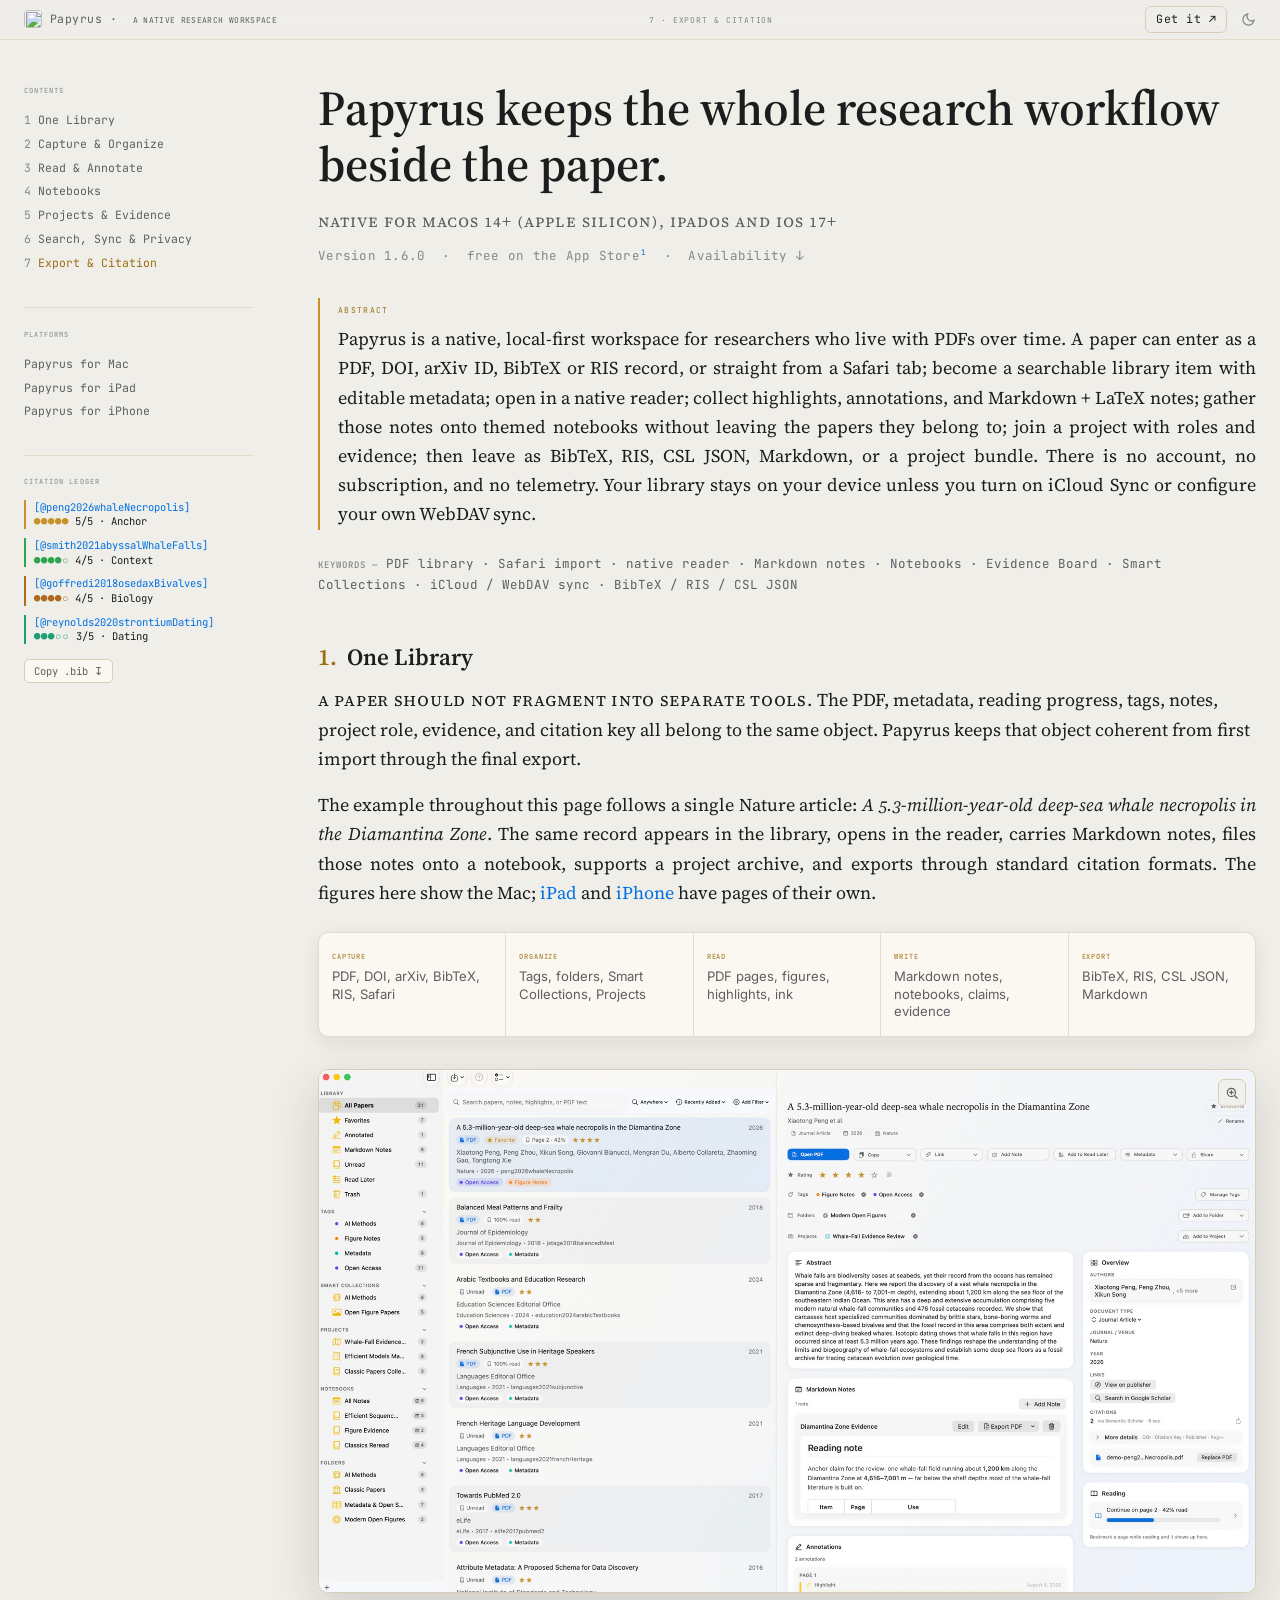
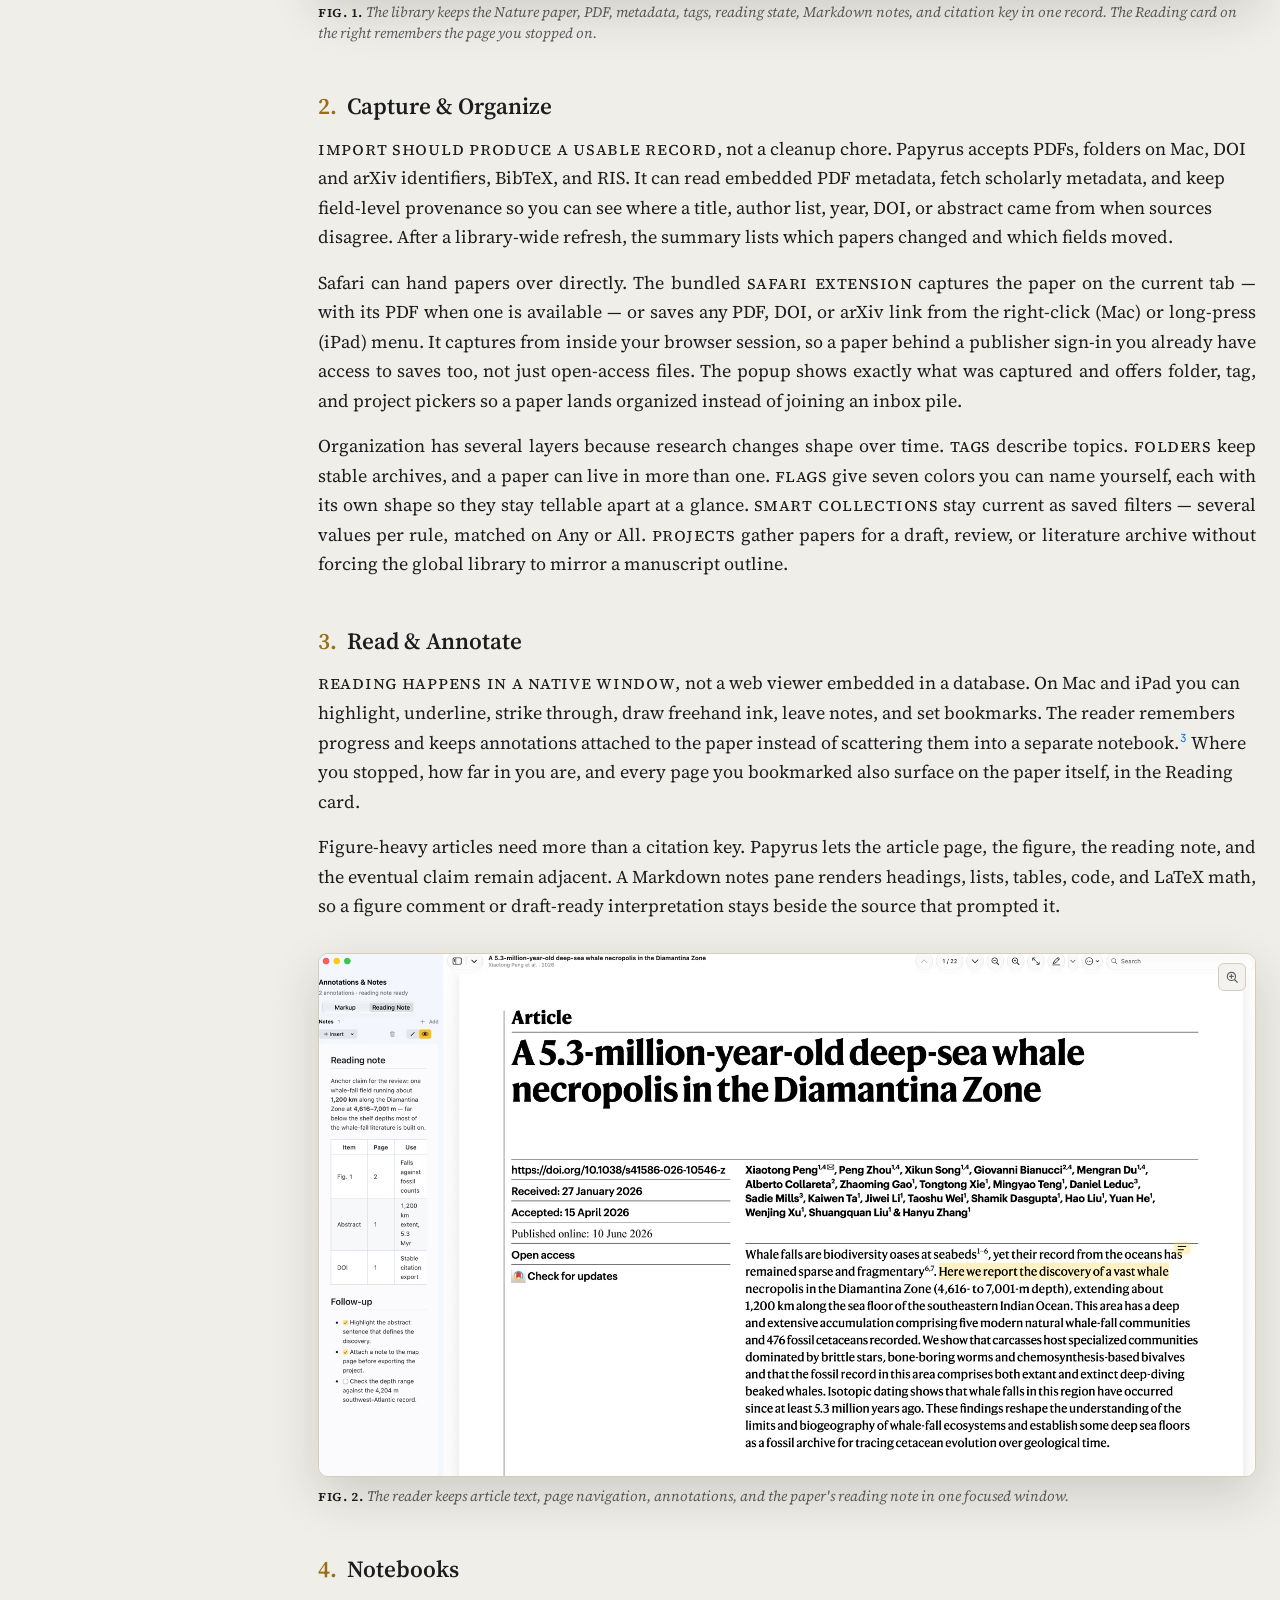
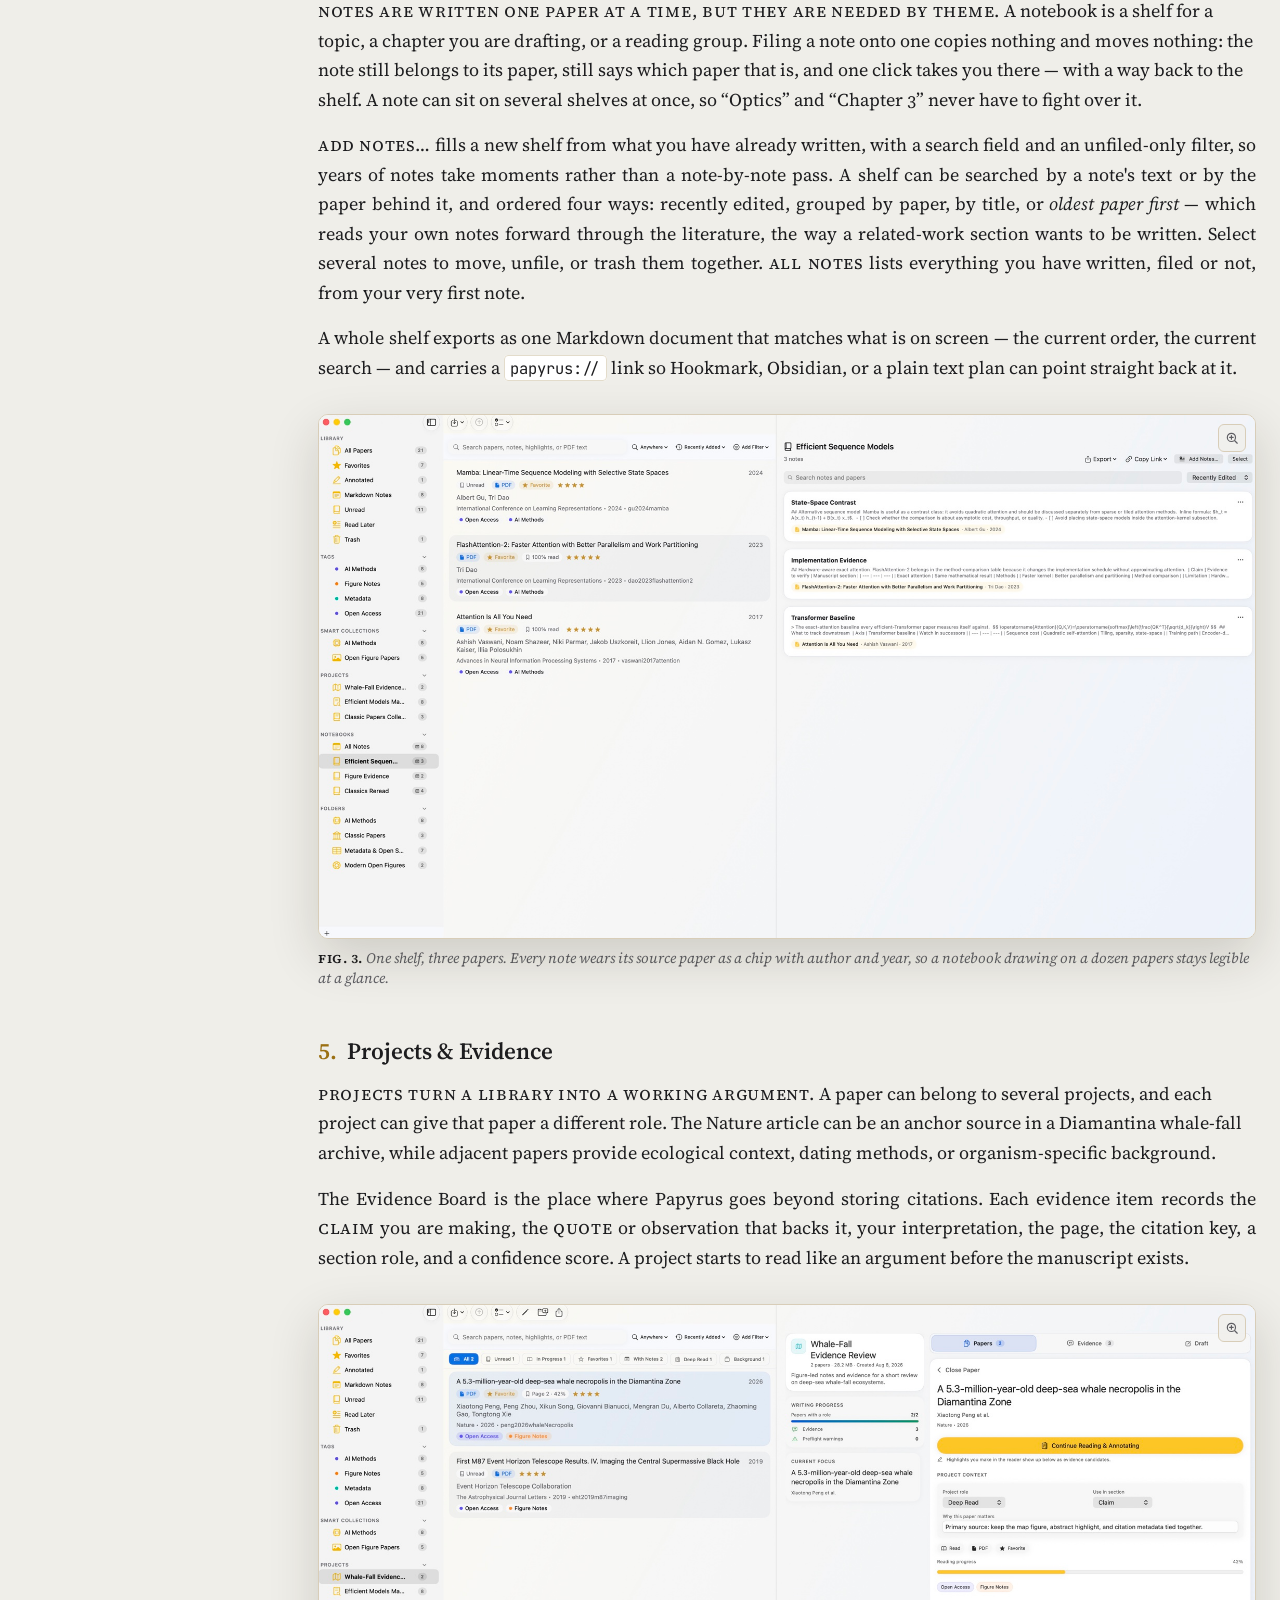
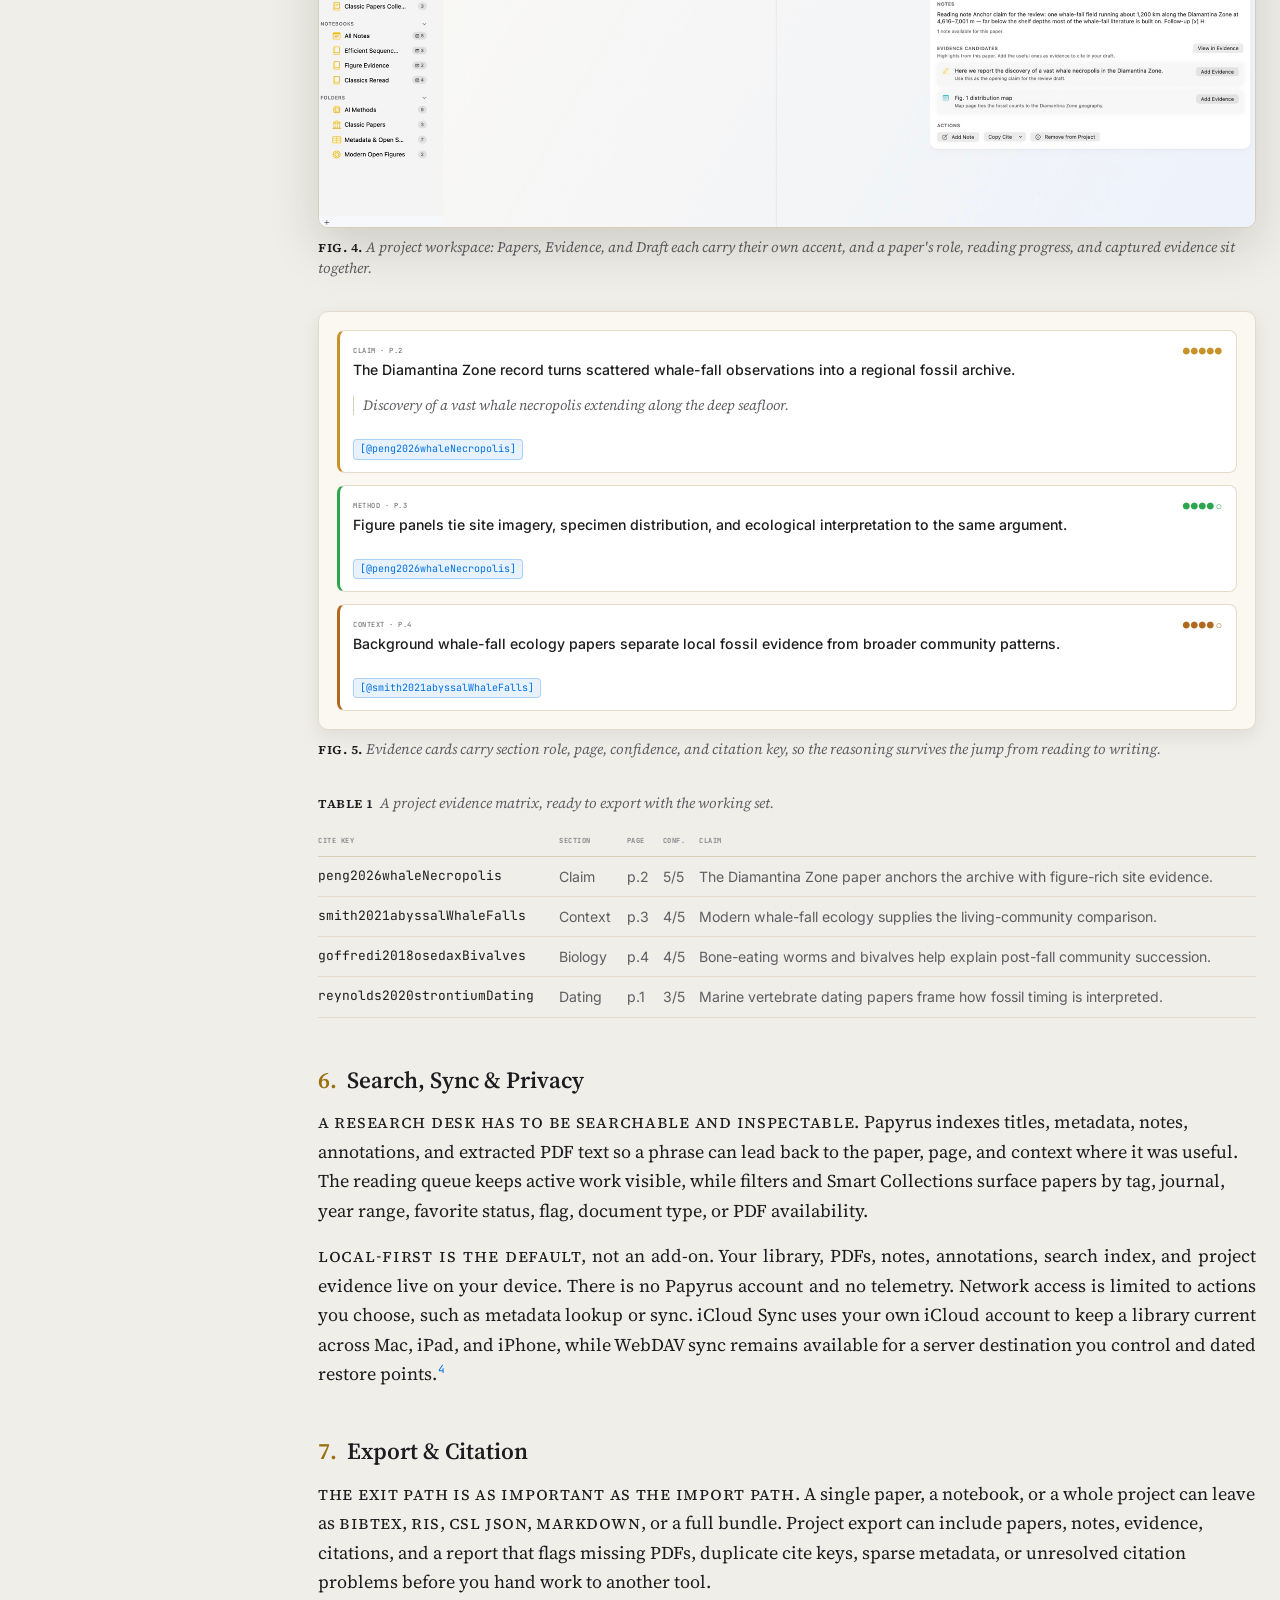
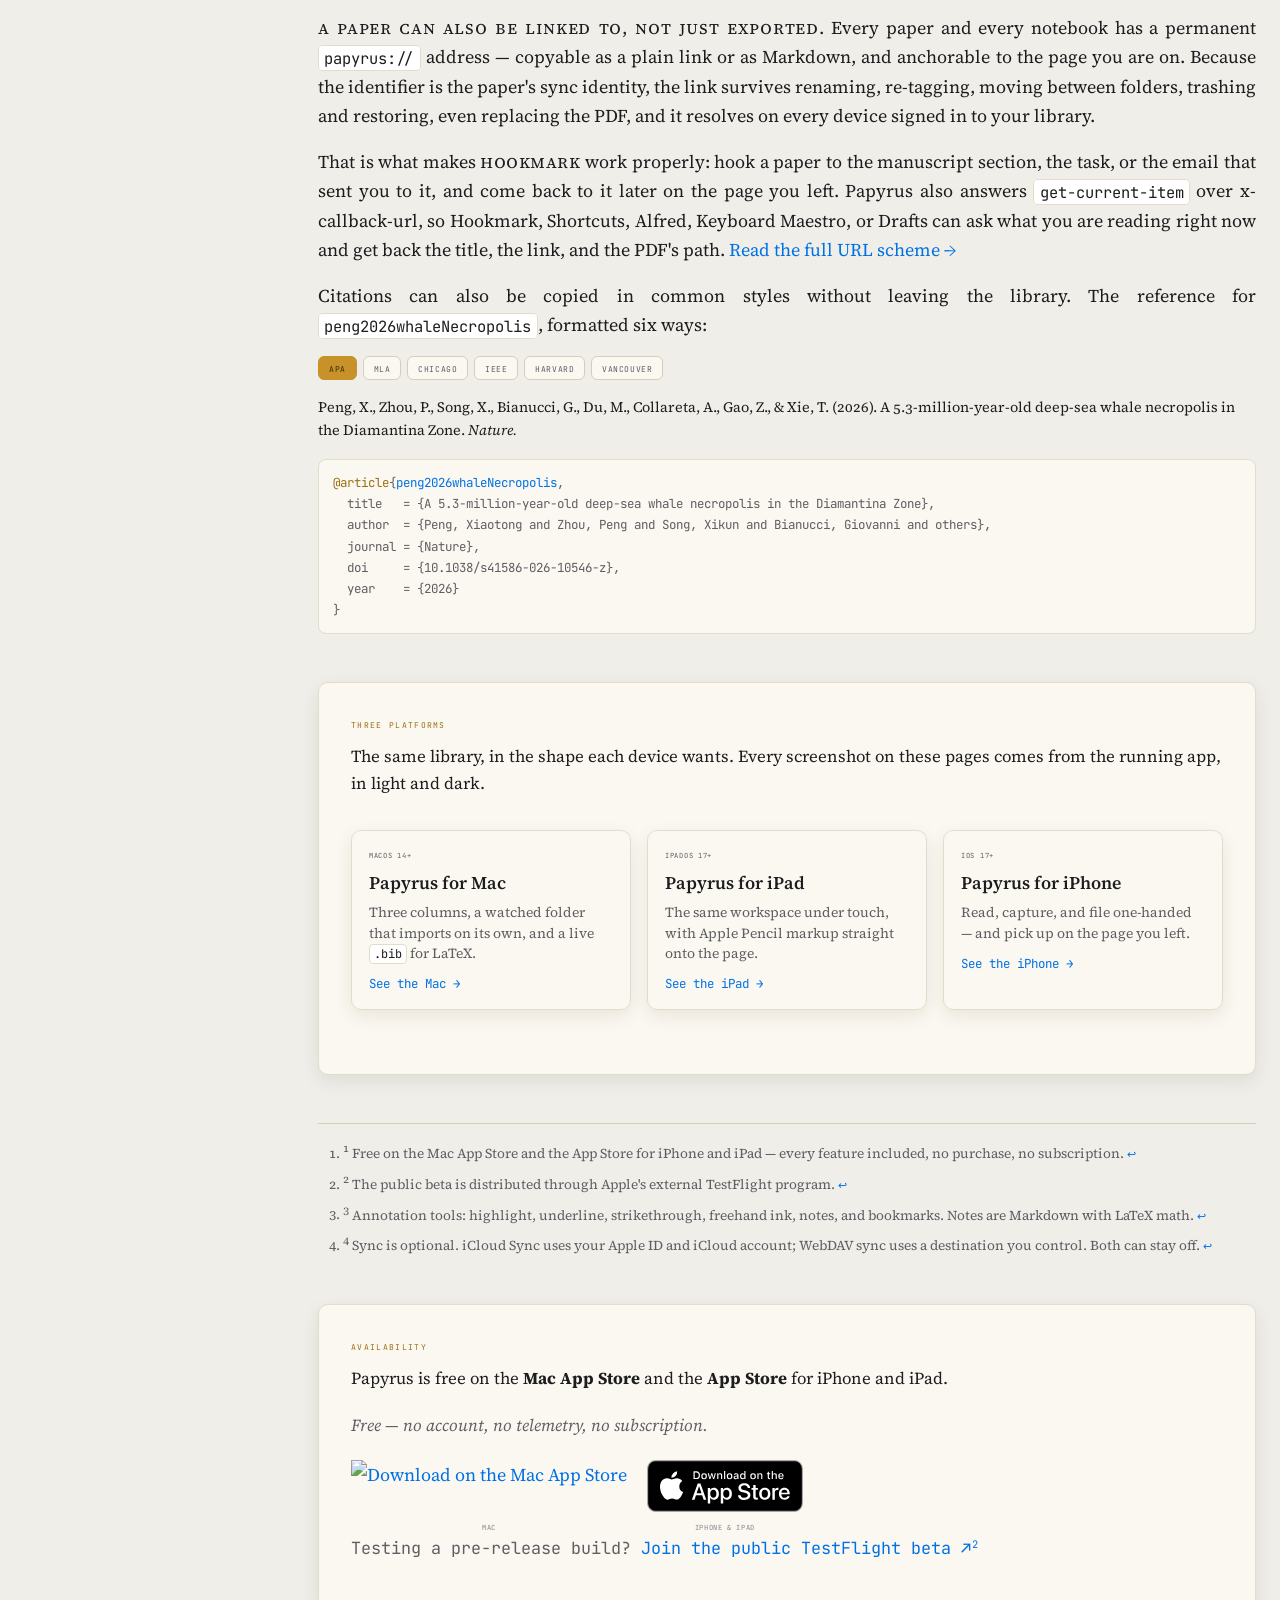
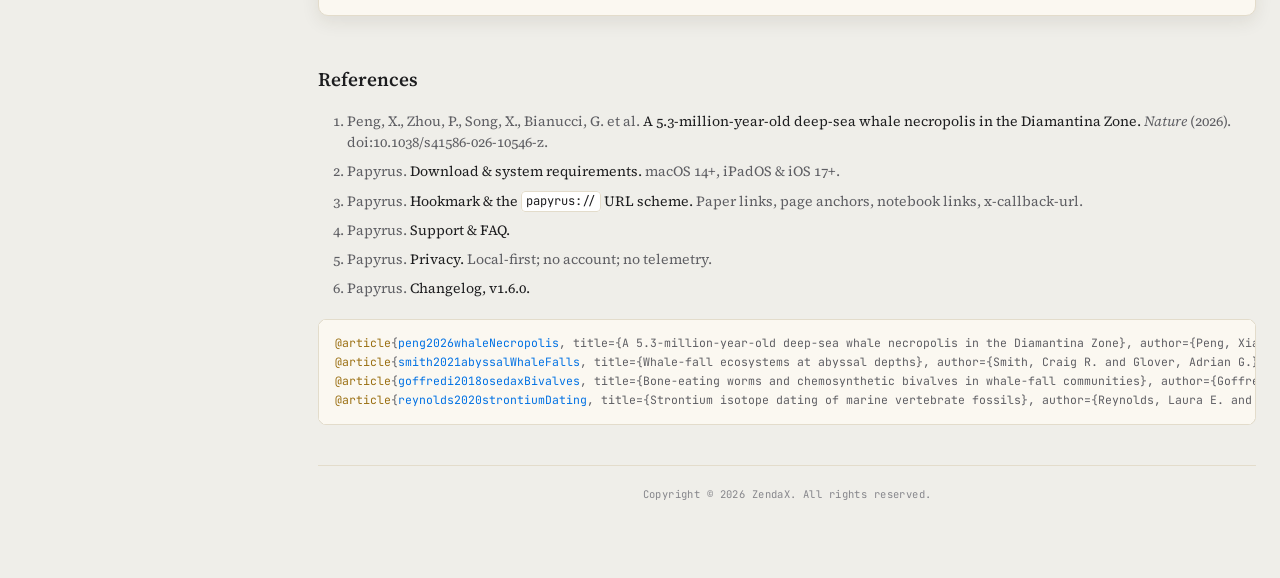
==== index.html @ 1a051698 "Site: split Mac/iPad/iPhone into their own pages, fix screenshot cropping, document Hookmark support" ====
<!doctype html>
<html lang="en">
<head>
  <meta charset="utf-8">
  <meta name="viewport" content="width=device-width, initial-scale=1">
  <title>Papyrus — a native research workspace for Mac, iPad, and iPhone</title>
  <meta name="description" content="Papyrus is a free, native, local-first research workspace for Mac, iPad, and iPhone: import papers from Safari or a link, read and annotate PDFs, write Markdown + LaTeX notes, gather notes into notebooks, build project evidence, sync via iCloud or WebDAV, and export BibTeX, RIS, or CSL JSON. No account, no telemetry.">
  <meta name="theme-color" content="#efeee9">
  <meta property="og:title" content="Papyrus — a research workspace for Mac, iPad, and iPhone">
  <meta property="og:description" content="A local-first workspace for PDFs, notes, notebooks, projects, citations, sync, and export on Mac, iPad, and iPhone.">
  <meta property="og:type" content="website">
  <link rel="icon" href="assets/icon.svg" type="image/svg+xml">
  <link rel="preconnect" href="https://fonts.gstatic.com" crossorigin>
  <link rel="stylesheet" href="assets/styles.css">
</head>
<body>
<script>(function(){var t=localStorage.getItem('pp-theme');if(t)document.documentElement.setAttribute('data-theme',t);document.documentElement.classList.add('js');})();</script>

<!-- ===== Running-head rail (replaces the nav bar) ===== -->
<header class="runhead">
  <span class="runhead__left"><img src="assets/icon.svg" alt=""><span class="hide-xs">Papyrus&nbsp;·&nbsp;</span><span class="sc">A native research workspace</span></span>
  <span class="runhead__sec" id="runSec">Abstract</span>
  <span class="runhead__right">
    <a class="runhead__get" href="#availability">Get it ↗</a>
    <button class="runhead__theme" id="themeToggle" aria-label="Toggle light or dark">
      <svg class="icon-moon" viewBox="0 0 24 24" fill="none" stroke="currentColor" stroke-width="2" stroke-linecap="round" stroke-linejoin="round"><path d="M21 12.79A9 9 0 1 1 11.21 3 7 7 0 0 0 21 12.79z"/></svg>
      <svg class="icon-sun" viewBox="0 0 24 24" fill="none" stroke="currentColor" stroke-width="2" stroke-linecap="round" stroke-linejoin="round"><circle cx="12" cy="12" r="4"/><path d="M12 2v2M12 20v2M4.93 4.93l1.41 1.41M17.66 17.66l1.41 1.41M2 12h2M20 12h2M4.93 19.07l1.41-1.41M17.66 6.34l1.41-1.41"/></svg>
    </button>
  </span>
</header>

<main class="paper">

  <!-- ===== Margin apparatus ===== -->
  <aside class="paper__margin" aria-label="Contents and references">
    <nav class="toc" aria-label="Sections">
      <div class="toc__head">Contents</div>
      <a href="#s-intro"><span class="n">1</span>One Library</a>
      <a href="#s-library"><span class="n">2</span>Capture &amp; Organize</a>
      <a href="#s-reading"><span class="n">3</span>Read &amp; Annotate</a>
      <a href="#s-notebooks"><span class="n">4</span>Notebooks</a>
      <a href="#s-evidence"><span class="n">5</span>Projects &amp; Evidence</a>
      <a href="#s-method"><span class="n">6</span>Search, Sync &amp; Privacy</a>
      <a href="#s-export"><span class="n">7</span>Export &amp; Citation</a>
    </nav>
    <nav class="doc-toc doc-toc--secondary" aria-label="Platform pages">
      <div class="toc__head">Platforms</div>
      <a href="mac.html">Papyrus for Mac</a>
      <a href="ipad.html">Papyrus for iPad</a>
      <a href="iphone.html">Papyrus for iPhone</a>
    </nav>
    <div class="ledger-margin" id="ledger" aria-label="Citations used in this document">
      <div class="ledger-margin__head">Citation ledger</div>
      <div class="ledger-margin__item" data-key="peng2026whaleNecropolis" style="--pp-sec:var(--pp-claim)"><span class="k">[@peng2026whaleNecropolis]</span><span class="pips">●●●●●</span> 5/5 · Anchor</div>
      <div class="ledger-margin__item" data-key="smith2021abyssalWhaleFalls" style="--pp-sec:var(--pp-method)"><span class="k">[@smith2021abyssalWhaleFalls]</span><span class="pips">●●●●○</span> 4/5 · Context</div>
      <div class="ledger-margin__item" data-key="goffredi2018osedaxBivalves" style="--pp-sec:var(--pp-limitation)"><span class="k">[@goffredi2018osedaxBivalves]</span><span class="pips">●●●●○</span> 4/5 · Biology</div>
      <div class="ledger-margin__item" data-key="reynolds2020strontiumDating" style="--pp-sec:var(--pp-future)"><span class="k">[@reynolds2020strontiumDating]</span><span class="pips">●●●○○</span> 3/5 · Dating</div>
      <button class="ledger-margin__copy" id="copyBib" type="button">Copy .bib ↧</button>
    </div>
  </aside>

  <!-- ===== Body ===== -->
  <article class="paper__body">

    <div class="titleblock">
      <h1 class="paper-title">Papyrus keeps the whole research workflow beside the paper.</h1>
      <div class="byline">Native for macOS 14+ (Apple Silicon), iPadOS and iOS 17+</div>
      <div class="dateline">Version 1.6.0 &nbsp;·&nbsp; free on the App Store<sup class="fnref"><a href="#fn1" id="fnref1">1</a></sup> &nbsp;·&nbsp; <a href="#availability">Availability ↓</a></div>
    </div>

    <section class="abstract">
      <div class="abstract__label">Abstract</div>
      <p>Papyrus is a native, local-first workspace for researchers who live with PDFs over time. A paper can enter as a PDF, DOI, arXiv ID, BibTeX or RIS record, or straight from a Safari tab; become a searchable library item with editable metadata; open in a native reader; collect highlights, annotations, and Markdown + LaTeX notes; gather those notes onto themed notebooks without leaving the papers they belong to; join a project with roles and evidence; then leave as BibTeX, RIS, CSL&nbsp;JSON, Markdown, or a project bundle. There is no account, no subscription, and no telemetry. Your library stays on your device unless you turn on iCloud Sync or configure your own WebDAV sync.</p>
    </section>

    <div class="keywords"><b>Keywords —</b> PDF library · Safari import · native reader · Markdown notes · Notebooks · Evidence Board · Smart Collections · iCloud / WebDAV sync · BibTeX / RIS / CSL JSON</div>

    <!-- §1 -->
    <section class="sec" id="s-intro">
      <h2 class="sec__h">One Library</h2>
      <p><span class="lead-in">A paper should not fragment into separate tools.</span> The PDF, metadata, reading progress, tags, notes, project role, evidence, and citation key all belong to the same object. Papyrus keeps that object coherent from first import through the final export.</p>
      <p>The example throughout this page follows a single Nature article: <i>A 5.3-million-year-old deep-sea whale necropolis in the Diamantina Zone</i>. The same record appears in the library, opens in the reader, carries Markdown notes, files those notes onto a notebook, supports a project archive, and exports through standard citation formats. The figures here show the Mac; <a href="ipad.html">iPad</a> and <a href="iphone.html">iPhone</a> have pages of their own.</p>
      <div class="workflow-map" aria-label="Papyrus research workflow">
        <div><span class="workflow-map__k">Capture</span><span>PDF, DOI, arXiv, BibTeX, RIS, Safari</span></div>
        <div><span class="workflow-map__k">Organize</span><span>Tags, folders, Smart Collections, Projects</span></div>
        <div><span class="workflow-map__k">Read</span><span>PDF pages, figures, highlights, ink</span></div>
        <div><span class="workflow-map__k">Write</span><span>Markdown notes, notebooks, claims, evidence</span></div>
        <div><span class="workflow-map__k">Export</span><span>BibTeX, RIS, CSL JSON, Markdown</span></div>
      </div>
      <figure class="plate">
        <div class="shot">
          <img class="screenshot screenshot--light" width="1800" height="1004" src="assets/app-captures/mac/library-light.jpg?v=20260808b" alt="Papyrus on Mac showing the Nature whale necropolis paper selected in the library with its abstract, Markdown notes, overview metadata, and a Reading card.">
          <img class="screenshot screenshot--dark" width="1800" height="1004" src="assets/app-captures/mac/library-dark.jpg?v=20260808b" alt="" aria-hidden="true">
        </div>
        <figcaption><b>Fig. 1.</b> The library keeps the Nature paper, PDF, metadata, tags, reading state, Markdown notes, and citation key in one record. The Reading card on the right remembers the page you stopped on.</figcaption>
      </figure>
    </section>

    <!-- §2 -->
    <section class="sec" id="s-library">
      <h2 class="sec__h">Capture &amp; Organize</h2>
      <p><span class="lead-in">Import should produce a usable record,</span> not a cleanup chore. Papyrus accepts PDFs, folders on Mac, DOI and arXiv identifiers, BibTeX, and RIS. It can read embedded PDF metadata, fetch scholarly metadata, and keep field-level provenance so you can see where a title, author list, year, DOI, or abstract came from when sources disagree. After a library-wide refresh, the summary lists which papers changed and which fields moved.</p>
      <p>Safari can hand papers over directly. The bundled <span class="term">Safari extension</span> captures the paper on the current tab — with its PDF when one is available — or saves any PDF, DOI, or arXiv link from the right-click (Mac) or long-press (iPad) menu. It captures from inside your browser session, so a paper behind a publisher sign-in you already have access to saves too, not just open-access files. The popup shows exactly what was captured and offers folder, tag, and project pickers so a paper lands organized instead of joining an inbox pile.</p>
      <p>Organization has several layers because research changes shape over time. <span class="term">Tags</span> describe topics. <span class="term">Folders</span> keep stable archives, and a paper can live in more than one. <span class="term">Flags</span> give seven colors you can name yourself, each with its own shape so they stay tellable apart at a glance. <span class="term">Smart Collections</span> stay current as saved filters — several values per rule, matched on Any or All. <span class="term">Projects</span> gather papers for a draft, review, or literature archive without forcing the global library to mirror a manuscript outline.</p>
    </section>

    <!-- §3 -->
    <section class="sec" id="s-reading">
      <h2 class="sec__h">Read &amp; Annotate</h2>
      <p><span class="lead-in">Reading happens in a native window,</span> not a web viewer embedded in a database. On Mac and iPad you can highlight, underline, strike through, draw freehand ink, leave notes, and set bookmarks. The reader remembers progress and keeps annotations attached to the paper instead of scattering them into a separate notebook.<sup class="fnref"><a href="#fn3" id="fnref3">3</a></sup> Where you stopped, how far in you are, and every page you bookmarked also surface on the paper itself, in the Reading card.</p>
      <p>Figure-heavy articles need more than a citation key. Papyrus lets the article page, the figure, the reading note, and the eventual claim remain adjacent. A Markdown notes pane renders headings, lists, tables, code, and LaTeX math, so a figure comment or draft-ready interpretation stays beside the source that prompted it.</p>
      <figure class="plate">
        <div class="shot">
          <img class="screenshot screenshot--light" width="1800" height="1004" src="assets/app-captures/mac/reader-light.jpg?v=20260808b" alt="Mac PDF reader showing the first page of the Nature whale necropolis article with a highlight and the rendered reading note in the inspector.">
          <img class="screenshot screenshot--dark" width="1800" height="1004" src="assets/app-captures/mac/reader-dark.jpg?v=20260808b" alt="" aria-hidden="true">
        </div>
        <figcaption><b>Fig. 2.</b> The reader keeps article text, page navigation, annotations, and the paper's reading note in one focused window.</figcaption>
      </figure>
    </section>

    <!-- §4 -->
    <section class="sec" id="s-notebooks">
      <h2 class="sec__h">Notebooks</h2>
      <p><span class="lead-in">Notes are written one paper at a time, but they are needed by theme.</span> A notebook is a shelf for a topic, a chapter you are drafting, or a reading group. Filing a note onto one copies nothing and moves nothing: the note still belongs to its paper, still says which paper that is, and one click takes you there — with a way back to the shelf. A note can sit on several shelves at once, so “Optics” and “Chapter 3” never have to fight over it.</p>
      <p><span class="term">Add Notes…</span> fills a new shelf from what you have already written, with a search field and an unfiled-only filter, so years of notes take moments rather than a note-by-note pass. A shelf can be searched by a note's text or by the paper behind it, and ordered four ways: recently edited, grouped by paper, by title, or <i>oldest paper first</i> — which reads your own notes forward through the literature, the way a related-work section wants to be written. Select several notes to move, unfile, or trash them together. <span class="term">All Notes</span> lists everything you have written, filed or not, from your very first note.</p>
      <p>A whole shelf exports as one Markdown document that matches what is on screen — the current order, the current search — and carries a <code>papyrus://</code> link so Hookmark, Obsidian, or a plain text plan can point straight back at it.</p>
      <figure class="plate">
        <div class="shot">
          <img class="screenshot screenshot--light" width="1800" height="1004" src="assets/app-captures/mac/notebook-light.jpg?v=20260808b" alt="Papyrus on Mac showing the Efficient Sequence Models notebook: three notes drawn from three different papers, each carrying its source paper as a chip.">
          <img class="screenshot screenshot--dark" width="1800" height="1004" src="assets/app-captures/mac/notebook-dark.jpg?v=20260808b" alt="" aria-hidden="true">
        </div>
        <figcaption><b>Fig. 3.</b> One shelf, three papers. Every note wears its source paper as a chip with author and year, so a notebook drawing on a dozen papers stays legible at a glance.</figcaption>
      </figure>
    </section>

    <!-- §5 -->
    <section class="sec" id="s-evidence">
      <h2 class="sec__h">Projects &amp; Evidence</h2>
      <p><span class="lead-in">Projects turn a library into a working argument.</span> A paper can belong to several projects, and each project can give that paper a different role. The Nature article can be an anchor source in a Diamantina whale-fall archive, while adjacent papers provide ecological context, dating methods, or organism-specific background.</p>
      <p>The Evidence Board is the place where Papyrus goes beyond storing citations. Each evidence item records the <span class="term">claim</span> you are making, the <span class="term">quote</span> or observation that backs it, your interpretation, the page, the citation key, a section role, and a confidence score. A project starts to read like an argument before the manuscript exists.</p>
      <figure class="plate">
        <div class="shot">
          <img class="screenshot screenshot--light" width="1800" height="1004" src="assets/app-captures/mac/project-light.jpg?v=20260808b" alt="The Whale-Fall Evidence Review project on Mac, with its Papers, Evidence, and Draft tabs and a paper's project role, reading progress, and captured evidence.">
          <img class="screenshot screenshot--dark" width="1800" height="1004" src="assets/app-captures/mac/project-dark.jpg?v=20260808b" alt="" aria-hidden="true">
        </div>
        <figcaption><b>Fig. 4.</b> A project workspace: Papers, Evidence, and Draft each carry their own accent, and a paper's role, reading progress, and captured evidence sit together.</figcaption>
      </figure>
      <figure class="plate">
        <div class="evidence-figure" role="group" aria-label="Three evidence cards from the Diamantina Whale-Fall Archive project">
          <div class="ec" style="--pp-sec:var(--pp-claim)">
            <div class="ec__top"><span class="ec__key">Claim · p.2</span><span class="ec__pips">●●●●●</span></div>
            <p class="ec__claim">The Diamantina Zone record turns scattered whale-fall observations into a regional fossil archive.</p>
            <p class="ec__quote">Discovery of a vast whale necropolis extending along the deep seafloor.</p>
            <span class="ec__chip">[@peng2026whaleNecropolis]</span>
          </div>
          <div class="ec" style="--pp-sec:var(--pp-method)">
            <div class="ec__top"><span class="ec__key">Method · p.3</span><span class="ec__pips">●●●●○</span></div>
            <p class="ec__claim">Figure panels tie site imagery, specimen distribution, and ecological interpretation to the same argument.</p>
            <span class="ec__chip">[@peng2026whaleNecropolis]</span>
          </div>
          <div class="ec" style="--pp-sec:var(--pp-limitation)">
            <div class="ec__top"><span class="ec__key">Context · p.4</span><span class="ec__pips">●●●●○</span></div>
            <p class="ec__claim">Background whale-fall ecology papers separate local fossil evidence from broader community patterns.</p>
            <span class="ec__chip">[@smith2021abyssalWhaleFalls]</span>
          </div>
        </div>
        <figcaption><b>Fig. 5.</b> Evidence cards carry section role, page, confidence, and citation key, so the reasoning survives the jump from reading to writing.</figcaption>
      </figure>

      <div class="tbl-wrap">
        <table class="tbl">
          <caption><b>Table 1</b> &nbsp;A project evidence matrix, ready to export with the working set.</caption>
          <thead><tr><th>Cite key</th><th>Section</th><th>Page</th><th>Conf.</th><th>Claim</th></tr></thead>
          <tbody>
            <tr><td class="m">peng2026whaleNecropolis</td><td>Claim</td><td>p.2</td><td>5/5</td><td>The Diamantina Zone paper anchors the archive with figure-rich site evidence.</td></tr>
            <tr><td class="m">smith2021abyssalWhaleFalls</td><td>Context</td><td>p.3</td><td>4/5</td><td>Modern whale-fall ecology supplies the living-community comparison.</td></tr>
            <tr><td class="m">goffredi2018osedaxBivalves</td><td>Biology</td><td>p.4</td><td>4/5</td><td>Bone-eating worms and bivalves help explain post-fall community succession.</td></tr>
            <tr><td class="m">reynolds2020strontiumDating</td><td>Dating</td><td>p.1</td><td>3/5</td><td>Marine vertebrate dating papers frame how fossil timing is interpreted.</td></tr>
          </tbody>
        </table>
      </div>
    </section>

    <!-- §6 -->
    <section class="sec" id="s-method">
      <h2 class="sec__h">Search, Sync &amp; Privacy</h2>
      <p><span class="lead-in">A research desk has to be searchable and inspectable.</span> Papyrus indexes titles, metadata, notes, annotations, and extracted PDF text so a phrase can lead back to the paper, page, and context where it was useful. The reading queue keeps active work visible, while filters and Smart Collections surface papers by tag, journal, year range, favorite status, flag, document type, or PDF availability.</p>
      <p><span class="lead-in">Local-first is the default,</span> not an add-on. Your library, PDFs, notes, annotations, search index, and project evidence live on your device. There is no Papyrus account and no telemetry. Network access is limited to actions you choose, such as metadata lookup or sync. iCloud Sync uses your own iCloud account to keep a library current across Mac, iPad, and iPhone, while WebDAV sync remains available for a server destination you control and dated restore points.<sup class="fnref"><a href="#fn3b" id="fnref3b">4</a></sup></p>
    </section>

    <!-- §7 -->
    <section class="sec" id="s-export">
      <h2 class="sec__h">Export &amp; Citation</h2>
      <p><span class="lead-in">The exit path is as important as the import path.</span> A single paper, a notebook, or a whole project can leave as <span class="term">BibTeX</span>, <span class="term">RIS</span>, <span class="term">CSL&nbsp;JSON</span>, <span class="term">Markdown</span>, or a full bundle. Project export can include papers, notes, evidence, citations, and a report that flags missing PDFs, duplicate cite keys, sparse metadata, or unresolved citation problems before you hand work to another tool.</p>
      <p><span class="lead-in">A paper can also be linked to, not just exported.</span> Every paper and every notebook has a permanent <code>papyrus://</code> address — copyable as a plain link or as Markdown, and anchorable to the page you are on. Because the identifier is the paper's sync identity, the link survives renaming, re-tagging, moving between folders, trashing and restoring, even replacing the PDF, and it resolves on every device signed in to your library.</p>
      <p>That is what makes <span class="term">Hookmark</span> work properly: hook a paper to the manuscript section, the task, or the email that sent you to it, and come back to it later on the page you left. Papyrus also answers <code>get-current-item</code> over x-callback-url, so Hookmark, Shortcuts, Alfred, Keyboard Maestro, or Drafts can ask what you are reading right now and get back the title, the link, and the PDF's path. <a href="url-scheme.html">Read the full URL scheme →</a></p>
      <p>Citations can also be copied in common styles without leaving the library. The reference for <code>peng2026whaleNecropolis</code>, formatted six ways:</p>
      <div class="stamps" role="group" aria-label="Citation style">
        <button data-style="apa" class="is-active">APA</button>
        <button data-style="mla">MLA</button>
        <button data-style="chicago">Chicago</button>
        <button data-style="ieee">IEEE</button>
        <button data-style="harvard">Harvard</button>
        <button data-style="vancouver">Vancouver</button>
      </div>
      <div class="cite-render">
        <p class="cite-line" id="citeLine">Peng, X., Zhou, P., Song, X., Bianucci, G., Du, M., Collareta, A., Gao, Z., &amp; Xie, T. (2026). A 5.3-million-year-old deep-sea whale necropolis in the Diamantina Zone. <i>Nature.</i></p>
        <dl class="nojs-list">
          <dt>APA</dt><dd>Peng, X., Zhou, P., Song, X., Bianucci, G., Du, M., Collareta, A., Gao, Z., &amp; Xie, T. (2026). A 5.3-million-year-old deep-sea whale necropolis in the Diamantina Zone. Nature.</dd>
          <dt>MLA</dt><dd>Peng, Xiaotong, et al. “A 5.3-Million-Year-Old Deep-Sea Whale Necropolis in the Diamantina Zone.” Nature, 2026.</dd>
          <dt>Chicago</dt><dd>Peng, Xiaotong, et al. “A 5.3-Million-Year-Old Deep-Sea Whale Necropolis in the Diamantina Zone.” Nature (2026).</dd>
          <dt>IEEE</dt><dd>X. Peng et al., “A 5.3-million-year-old deep-sea whale necropolis in the Diamantina Zone,” Nature, 2026.</dd>
          <dt>Harvard</dt><dd>Peng, X. et al. (2026) ‘A 5.3-million-year-old deep-sea whale necropolis in the Diamantina Zone’, Nature.</dd>
          <dt>Vancouver</dt><dd>Peng X, Zhou P, Song X, Bianucci G, Du M, Collareta A, et al. A 5.3-million-year-old deep-sea whale necropolis in the Diamantina Zone. Nature. 2026.</dd>
        </dl>
      </div>
      <pre class="spec"><span class="tk">@article</span>{<span class="ky">peng2026whaleNecropolis</span>,
  title   = {A 5.3-million-year-old deep-sea whale necropolis in the Diamantina Zone},
  author  = {Peng, Xiaotong and Zhou, Peng and Song, Xikun and Bianucci, Giovanni and others},
  journal = {Nature},
  doi     = {10.1038/s41586-026-10546-z},
  year    = {2026}
}</pre>
    </section>

    <!-- Platform pages -->
    <section class="colophon" id="platforms">
      <div class="colophon__label">Three platforms</div>
      <p>The same library, in the shape each device wants. Every screenshot on these pages comes from the running app, in light and dark.</p>
      <div class="platforms">
        <a class="platform-card" href="mac.html">
          <span class="platform-card__k">macOS 14+</span>
          <span class="platform-card__h">Papyrus for Mac</span>
          <span class="platform-card__d">Three columns, a watched folder that imports on its own, and a live <code>.bib</code> for LaTeX.</span>
          <span class="platform-card__go">See the Mac →</span>
        </a>
        <a class="platform-card" href="ipad.html">
          <span class="platform-card__k">iPadOS 17+</span>
          <span class="platform-card__h">Papyrus for iPad</span>
          <span class="platform-card__d">The same workspace under touch, with Apple Pencil markup straight onto the page.</span>
          <span class="platform-card__go">See the iPad →</span>
        </a>
        <a class="platform-card" href="iphone.html">
          <span class="platform-card__k">iOS 17+</span>
          <span class="platform-card__h">Papyrus for iPhone</span>
          <span class="platform-card__d">Read, capture, and file one-handed — and pick up on the page you left.</span>
          <span class="platform-card__go">See the iPhone →</span>
        </a>
      </div>
    </section>

    <!-- Footnotes -->
    <section class="footnotes" aria-label="Footnotes">
      <ol>
        <li id="fn1"><sup>1</sup>&nbsp;Free on the Mac App Store and the App Store for iPhone and iPad — every feature included, no purchase, no subscription. <a class="back" href="#fnref1">↩</a></li>
        <li id="fn2"><sup>2</sup>&nbsp;The public beta is distributed through Apple's external TestFlight program. <a class="back" href="#fnref2">↩</a></li>
        <li id="fn3"><sup>3</sup>&nbsp;Annotation tools: highlight, underline, strikethrough, freehand ink, notes, and bookmarks. Notes are Markdown with LaTeX math. <a class="back" href="#fnref3">↩</a></li>
        <li id="fn3b"><sup>4</sup>&nbsp;Sync is optional. iCloud Sync uses your Apple ID and iCloud account; WebDAV sync uses a destination you control. Both can stay off. <a class="back" href="#fnref3b">↩</a></li>
      </ol>
    </section>

    <!-- Availability colophon = conversion -->
    <section class="colophon" id="availability">
      <div class="colophon__label">Availability</div>
      <p>Papyrus is free on the <b>Mac App Store</b> and the <b>App Store</b> for iPhone and iPad.</p>
      <p class="imprint">Free — no account, no telemetry, no subscription.</p>
      <div class="store-row">
        <a class="store-badge" href="https://apps.apple.com/us/app/papyrus-papers/id6766133716?mt=12&amp;uo=4" target="_blank" rel="noopener" aria-label="Download Papyrus on the Mac App Store">
          <img class="app-store-badge__black" src="assets/app-store-badge-black.svg" alt="Download on the Mac App Store">
          <img class="app-store-badge__white" src="assets/app-store-badge-white.svg" alt="" aria-hidden="true">
          <span class="badge-note">Mac</span>
        </a>
        <a class="store-badge" href="https://apps.apple.com/app/id6766133716" target="_blank" rel="noopener" aria-label="Download Papyrus for iPhone and iPad on the App Store">
          <img class="app-store-badge__black" src="assets/badge-appstore-black.svg" alt="Download on the App Store">
          <img class="app-store-badge__white" src="assets/badge-appstore-white.svg" alt="" aria-hidden="true">
          <span class="badge-note">iPhone &amp; iPad</span>
        </a>
      </div>
      <p class="testflight-line">Testing a pre-release build? <a href="https://testflight.apple.com/join/kWP3kCGs" target="_blank" rel="noopener">Join the public TestFlight beta ↗</a><sup class="fnref"><a href="#fn2" id="fnref2">2</a></sup></p>
    </section>

    <!-- References -->
    <section class="refs" id="refs">
      <h2>References</h2>
      <ol>
        <li>Peng, X., Zhou, P., Song, X., Bianucci, G. et al. <a href="https://www.nature.com/articles/s41586-026-10546-z" target="_blank" rel="noopener">A 5.3-million-year-old deep-sea whale necropolis in the Diamantina Zone.</a> <i>Nature</i> (2026). doi:10.1038/s41586-026-10546-z.</li>
        <li>Papyrus. <a href="download.html">Download &amp; system requirements.</a> macOS 14+, iPadOS &amp; iOS 17+.</li>
        <li>Papyrus. <a href="url-scheme.html">Hookmark &amp; the <code>papyrus://</code> URL scheme.</a> Paper links, page anchors, notebook links, x-callback-url.</li>
        <li>Papyrus. <a href="support.html">Support &amp; FAQ.</a></li>
        <li>Papyrus. <a href="privacy.html">Privacy.</a> Local-first; no account; no telemetry.</li>
        <li>Papyrus. <a href="https://github.com/zendax673/papyrus-release/blob/main/CHANGELOG.md" target="_blank" rel="noopener">Changelog, v1.6.0.</a></li>
      </ol>
      <pre class="bibblock" id="bibblock"><span class="tk">@article</span>{<span class="ky">peng2026whaleNecropolis</span>, title={A 5.3-million-year-old deep-sea whale necropolis in the Diamantina Zone}, author={Peng, Xiaotong and Zhou, Peng and Song, Xikun and Bianucci, Giovanni and others}, journal={Nature}, doi={10.1038/s41586-026-10546-z}, year={2026}}
<span class="tk">@article</span>{<span class="ky">smith2021abyssalWhaleFalls</span>, title={Whale-fall ecosystems at abyssal depths}, author={Smith, Craig R. and Glover, Adrian G.}, journal={Annual Review of Marine Science}, year={2021}}
<span class="tk">@article</span>{<span class="ky">goffredi2018osedaxBivalves</span>, title={Bone-eating worms and chemosynthetic bivalves in whale-fall communities}, author={Goffredi, Shana K. and Rouse, Greg W.}, year={2018}}
<span class="tk">@article</span>{<span class="ky">reynolds2020strontiumDating</span>, title={Strontium isotope dating of marine vertebrate fossils}, author={Reynolds, Laura E. and Collareta, Alberto}, year={2020}}</pre>
      <p class="colophon-foot">Copyright © 2026 ZendaX. All rights reserved.</p>
    </section>

  </article>
</main>

<div class="lightbox" aria-hidden="true"><button class="lightbox__close" aria-label="Close"><svg viewBox="0 0 24 24" fill="none" stroke="currentColor" stroke-width="2" stroke-linecap="round"><path d="M18 6L6 18M6 6l12 12"/></svg></button><img alt=""></div>

<script src="assets/site.js"></script>
<script>
(function(){
  // Running-head section + TOC current + ledger "cited" as you pass each section
  var secs = [].slice.call(document.querySelectorAll('.sec'));
  var names = {'s-intro':'1 · One Library','s-library':'2 · Capture & Organize','s-reading':'3 · Read & Annotate','s-notebooks':'4 · Notebooks','s-evidence':'5 · Projects & Evidence','s-method':'6 · Search, Sync & Privacy','s-export':'7 · Export & Citation'};
  var runSec = document.getElementById('runSec');
  var tocLinks = [].slice.call(document.querySelectorAll('.toc a'));
  if ('IntersectionObserver' in window){
    var io = new IntersectionObserver(function(es){
      es.forEach(function(e){
        if (e.isIntersecting){
          var id = e.target.id;
          runSec.textContent = names[id] || 'Abstract';
          tocLinks.forEach(function(a){ a.classList.toggle('is-current', a.getAttribute('href') === '#'+id); });
        }
      });
    }, { rootMargin: '-45% 0px -50% 0px' });
    secs.forEach(function(s){ io.observe(s); });
    // ledger fills in as each cited section enters
    var keyBySec = { 's-evidence': ['peng2026whaleNecropolis','smith2021abyssalWhaleFalls','goffredi2018osedaxBivalves','reynolds2020strontiumDating'] };
    var io2 = new IntersectionObserver(function(es){
      es.forEach(function(e){ if (e.isIntersecting){ (keyBySec[e.target.id]||[]).forEach(function(k){ var el = document.querySelector('.ledger-margin__item[data-key="'+k+'"]'); if (el) el.classList.add('is-cited'); }); } });
    }, { rootMargin: '0px 0px -30% 0px' });
    secs.forEach(function(s){ io2.observe(s); });
  } else { document.querySelectorAll('.ledger-margin__item').forEach(function(el){ el.classList.add('is-cited'); }); }

  // Citation style stamps
  var CITES = {
    apa: 'Peng, X., Zhou, P., Song, X., Bianucci, G., Du, M., Collareta, A., Gao, Z., &amp; Xie, T. (2026). A 5.3-million-year-old deep-sea whale necropolis in the Diamantina Zone. <i>Nature.</i>',
    mla: 'Peng, Xiaotong, et al. “A 5.3-Million-Year-Old Deep-Sea Whale Necropolis in the Diamantina Zone.” <i>Nature,</i> 2026.',
    chicago: 'Peng, Xiaotong, et al. “A 5.3-Million-Year-Old Deep-Sea Whale Necropolis in the Diamantina Zone.” <i>Nature</i> (2026).',
    ieee: 'X. Peng et al., “A 5.3-million-year-old deep-sea whale necropolis in the Diamantina Zone,” <i>Nature,</i> 2026.',
    harvard: 'Peng, X. et al. (2026) ‘A 5.3-million-year-old deep-sea whale necropolis in the Diamantina Zone’, <i>Nature.</i>',
    vancouver: 'Peng X, Zhou P, Song X, Bianucci G, Du M, Collareta A, et al. A 5.3-million-year-old deep-sea whale necropolis in the Diamantina Zone. Nature. 2026.'
  };
  var line = document.getElementById('citeLine');
  document.querySelectorAll('.stamps button').forEach(function(b){
    b.addEventListener('click', function(){
      document.querySelectorAll('.stamps button').forEach(function(x){ x.classList.remove('is-active'); });
      b.classList.add('is-active');
      line.innerHTML = CITES[b.dataset.style];
    });
  });

  // Copy .bib
  var copyBtn = document.getElementById('copyBib');
  if (copyBtn) copyBtn.addEventListener('click', function(){
    var txt = document.getElementById('bibblock').innerText;
    navigator.clipboard && navigator.clipboard.writeText(txt).then(function(){ var o = copyBtn.textContent; copyBtn.textContent = 'Copied ✓'; setTimeout(function(){ copyBtn.textContent = o; }, 1400); });
  });
})();
</script>
</body>
</html>
---- assets/styles.css ----
/* ============================================================
   Papyrus — "The Preprint"
   The marketing page set as a typeset journal article ABOUT the app:
   running-head rail, a measure + margin-apparatus manuscript grid,
   numbered sections, figure plates, Table 1, a footnote apparatus,
   an accumulating margin .bib ledger, and an Availability colophon.
   No nav bar, no hero, no marketing bands. Tokens live in tokens.css.
   ============================================================ */

@import url("tokens.css");
@import url("https://fonts.googleapis.com/css2?family=Source+Serif+4:ital,opsz,wght@0,8..60,400;0,8..60,600;1,8..60,400;1,8..60,600&family=Inter:wght@400;500;600&family=JetBrains+Mono:wght@400;500&display=swap");

/* ---------------- Reset / base ---------------- */
*, *::before, *::after { box-sizing: border-box; }
html { -webkit-text-size-adjust: 100%; scroll-behavior: smooth; }
@media (prefers-reduced-motion: reduce) { html { scroll-behavior: auto; } }

body {
  margin: 0;
  font-family: var(--pp-serif);
  font-size: 1.125rem;           /* 18px serif reading body */
  line-height: 1.64;
  color: var(--pp-ink);
  background: var(--pp-desk);
  -webkit-font-smoothing: antialiased;
  -moz-osx-font-smoothing: grayscale;
  text-rendering: optimizeLegibility;
  font-feature-settings: "onum" 1, "kern" 1;
  padding-top: 40px;             /* clears the fixed running-head rail */
}
img { max-width: 100%; display: block; }
a { color: var(--pp-blue); text-decoration: none; }
a:hover { text-decoration: underline; text-underline-offset: 2px; }
::selection { background: rgba(200,146,42,0.20); }
.sr-only { position:absolute; width:1px; height:1px; padding:0; margin:-1px; overflow:hidden; clip:rect(0,0,0,0); white-space:nowrap; border:0; }
.mono { font-family: var(--pp-mono); }
.sc { font-variant-caps: all-small-caps; letter-spacing: .03em; }

/* ---------------- Running-head rail (replaces the nav bar) ---------------- */
.runhead {
  position: fixed; top: 0; left: 0; right: 0; z-index: 50; height: 40px;
  display: flex; align-items: center; justify-content: space-between; gap: var(--pp-s4);
  padding: 0 var(--pp-s6);
  background: var(--pp-nav-bg);
  -webkit-backdrop-filter: var(--pp-nav-blur); backdrop-filter: var(--pp-nav-blur);
  border-bottom: 0.5px solid var(--pp-hairline);
  font-family: var(--pp-mono); font-size: 11.5px; color: var(--pp-ink-3); letter-spacing: .04em;
}
.runhead__left { display: flex; align-items: center; gap: 8px; color: var(--pp-ink-2); }
.runhead__left img { width: 18px; height: 18px; border-radius: 4px; }
.runhead__sec { font-variant-caps: all-small-caps; letter-spacing: .08em; color: var(--pp-ink-3); }
.runhead__right { display: flex; align-items: center; gap: 14px; }
.runhead__get { color: var(--pp-ink); border: 0.5px solid var(--pp-hairline-2); border-radius: 6px; padding: 3px 10px; }
.runhead__get:hover { background: var(--pp-card); text-decoration: none; border-color: var(--pp-gold); }
.runhead__theme { background: transparent; border: none; color: var(--pp-ink-3); cursor: pointer; padding: 0; display: inline-flex; }
.runhead__theme svg { width: 15px; height: 15px; }
.icon-sun { display: none; }
:root[data-theme="dark"] .icon-moon { display: none; }
:root[data-theme="dark"] .icon-sun { display: inline; }
@media (prefers-color-scheme: dark) {
  :root:not([data-theme="light"]) .icon-moon { display: none; }
  :root:not([data-theme="light"]) .icon-sun { display: inline; }
}

/* ---------------- The manuscript grid ---------------- */
.paper {
  max-width: 1520px; margin: 0 auto; padding: var(--pp-s10) var(--pp-s6) var(--pp-s16);
  display: grid; grid-template-columns: 230px minmax(0, 1040px); gap: 64px; align-items: start; justify-content: center;
}
.paper__margin { position: sticky; top: 64px; align-self: start; }
.paper__body { min-width: 0; }
.paper__body > * { grid-column: 1; }

/* ---------------- Margin apparatus: TOC + folio + ledger ---------------- */
.toc { font-family: var(--pp-mono); font-size: 11.5px; line-height: 1.9; }
.toc__head { font-variant-caps: all-small-caps; letter-spacing: .1em; color: var(--pp-ink-3); margin-bottom: 8px; font-size: 10.5px; }
.toc a { display: block; color: var(--pp-ink-2); padding: 1px 0; }
.toc a:hover { color: var(--pp-ink); text-decoration: none; }
.toc a.is-current { color: var(--pp-gold-deep); }
.toc a .n { color: var(--pp-ink-3); margin-right: 7px; }

.ledger-margin { margin-top: var(--pp-s8); border-top: 0.5px solid var(--pp-hairline); padding-top: var(--pp-s4); }
.ledger-margin__head { font-family: var(--pp-mono); font-size: 10.5px; font-variant-caps: all-small-caps; letter-spacing: .1em; color: var(--pp-ink-3); margin-bottom: 10px; }
.ledger-margin__item { font-family: var(--pp-mono); font-size: 10.5px; line-height: 1.4; margin-bottom: 9px; opacity: .45; transition: opacity var(--pp-dur) var(--pp-ease); border-left: 2px solid var(--pp-sec, var(--pp-gold)); padding-left: 8px; }
.ledger-margin__item.is-cited { opacity: 1; }
.ledger-margin__item .k { color: var(--pp-blue); display: block; }
.ledger-margin__item .pips { color: var(--pp-sec, var(--pp-gold)); letter-spacing: 1px; }
.ledger-margin__copy { font-family: var(--pp-mono); font-size: 10.5px; color: var(--pp-ink-2); background: var(--pp-card); border: 0.5px solid var(--pp-hairline-2); border-radius: 5px; padding: 4px 9px; cursor: pointer; margin-top: 6px; }
.ledger-margin__copy:hover { border-color: var(--pp-gold); color: var(--pp-ink); }

/* ---------------- Title block ---------------- */
.titleblock { margin-bottom: var(--pp-s8); }
.paper-title { font-family: var(--pp-serif); font-weight: var(--pp-w-semibold); font-size: clamp(2.1rem, 3.9vw, 3.05rem); line-height: 1.15; letter-spacing: 0; margin: 0 0 var(--pp-s4); }
.byline { font-variant-caps: all-small-caps; letter-spacing: .06em; color: var(--pp-ink-2); font-size: 1.05rem; }
.byline .sep { color: var(--pp-ink-3); margin: 0 8px; }
.dateline { font-family: var(--pp-mono); font-size: 12.5px; color: var(--pp-ink-3); margin-top: 10px; letter-spacing: .02em; }
.dateline a { color: var(--pp-ink-3); }

/* ---------------- Abstract + keywords ---------------- */
.abstract { border-left: 2px solid var(--pp-gold); padding: 2px 0 2px 18px; margin: var(--pp-s6) 0; }
.abstract__label { font-family: var(--pp-mono); font-variant-caps: all-small-caps; letter-spacing: .12em; font-size: 11px; color: var(--pp-gold-deep); margin-bottom: 6px; }
.abstract p { margin: 0; font-size: 1.125rem; line-height: 1.62; color: var(--pp-ink); text-align: justify; hyphens: auto; }
.keywords { font-family: var(--pp-mono); font-size: 12.5px; color: var(--pp-ink-2); margin: var(--pp-s5) 0 var(--pp-s10); }
.keywords b { color: var(--pp-ink-3); font-weight: var(--pp-w-medium); font-variant-caps: all-small-caps; letter-spacing: .08em; }

/* ---------------- Sections ---------------- */
.paper__body { counter-reset: sec fig; }
.sec { margin-top: var(--pp-s12); scroll-margin-top: 60px; }
.sec__h { font-family: var(--pp-serif); font-weight: var(--pp-w-semibold); font-size: 1.45rem; line-height: 1.28; margin: 0 0 var(--pp-s3); letter-spacing: 0; }
.sec__h::before { counter-increment: sec; content: counter(sec) ".\00a0\00a0"; color: var(--pp-gold-deep); font-variant-numeric: lining-nums; }
.sec p { margin: 0 0 var(--pp-s4); text-align: justify; hyphens: auto; }
.sec p:first-of-type { text-align: left; }
.lead-in { font-variant-caps: all-small-caps; letter-spacing: .04em; }
sup.fnref { font-family: var(--pp-mono); font-size: .62em; line-height: 0; }
sup.fnref a { color: var(--pp-blue); padding: 0 1px; }
.cref { font-family: var(--pp-mono); font-size: .82em; color: var(--pp-blue); white-space: nowrap; }
.term { font-variant-caps: all-small-caps; letter-spacing: .03em; color: var(--pp-ink); }

/* ---------------- Workflow map ---------------- */
.workflow-map {
  display: grid;
  grid-template-columns: repeat(5, minmax(0, 1fr));
  gap: 1px;
  margin: var(--pp-s6) 0 var(--pp-s8);
  border: 0.5px solid var(--pp-hairline);
  border-radius: var(--pp-r-md);
  overflow: hidden;
  background: var(--pp-hairline);
  box-shadow: var(--pp-shadow-card);
}
.workflow-map div {
  min-width: 0;
  padding: 14px 13px 15px;
  background: var(--pp-card);
}
.workflow-map__k {
  display: block;
  margin-bottom: 4px;
  font-family: var(--pp-mono);
  font-size: 10.5px;
  font-variant-caps: all-small-caps;
  letter-spacing: .08em;
  color: var(--pp-gold-deep);
}
.workflow-map span:last-child {
  display: block;
  font-family: var(--pp-sans);
  font-size: .82rem;
  line-height: 1.35;
  color: var(--pp-ink-2);
}

/* ---------------- iPadOS secondary reveal ---------------- */
.ipad-disclosure {
  margin: var(--pp-s8) 0 var(--pp-s10);
  border-top: 0.5px solid var(--pp-hairline-2);
  border-bottom: 0.5px solid var(--pp-hairline-2);
}
.ipad-disclosure summary {
  display: flex;
  align-items: center;
  justify-content: space-between;
  gap: var(--pp-s4);
  padding: 15px 0;
  cursor: pointer;
  list-style: none;
}
.ipad-disclosure summary::-webkit-details-marker {
  display: none;
}
.ipad-disclosure__eyebrow {
  display: block;
  font-family: var(--pp-mono);
  font-size: 10.5px;
  font-variant-caps: all-small-caps;
  letter-spacing: .12em;
  color: var(--pp-gold-deep);
}
.ipad-disclosure__line {
  display: block;
  margin-top: 2px;
  font-family: var(--pp-sans);
  font-size: .9rem;
  line-height: 1.35;
  color: var(--pp-ink-2);
}
.ipad-disclosure__state {
  flex: 0 0 auto;
  font-family: var(--pp-mono);
  font-size: 10.5px;
  color: var(--pp-ink-2);
  border: 0.5px solid var(--pp-hairline-2);
  border-radius: 6px;
  padding: 4px 9px;
  background: var(--pp-card);
}
.ipad-disclosure__state--open {
  display: none;
}
.ipad-disclosure[open] .ipad-disclosure__state--closed {
  display: none;
}
.ipad-disclosure[open] .ipad-disclosure__state--open {
  display: inline-flex;
}
.ipad-disclosure__body {
  padding-bottom: var(--pp-s5);
}
.ipad-disclosure:not([open]) .ipad-disclosure__body {
  display: none;
}
.ipad-disclosure__body > p {
  margin: 0 0 var(--pp-s5);
  text-align: left;
  color: var(--pp-ink-2);
}
.ipad-disclosure__body figure.plate {
  margin: var(--pp-s5) 0;
}

/* ---------------- Figures / plates ---------------- */
figure.plate { margin: var(--pp-s8) 0; }
/* The image sizes the frame, rather than being fitted into a fixed slot.
   A slot whose aspect ratio is even slightly off the capture's makes
   `object-fit: cover` shave the edges off a screenshot — which on a window
   shot means losing the sidebar or the inspector. Letting height follow the
   image makes cropping impossible for any capture, at any size. Each <img>
   carries width/height attributes so the box is reserved before it loads. */
figure.plate .shot {
  position: relative;
  line-height: 0;
  border: 0.5px solid var(--pp-hairline-2);
  border-radius: var(--pp-r-md);
  overflow: hidden;
  box-shadow: var(--pp-shadow-plate);
  background: var(--pp-card);
}
figure.plate img {
  width: 100%;
  height: auto;
  display: block;
}
figure.plate.two-up { display: grid; grid-template-columns: repeat(2, minmax(0, 1fr)); gap: var(--pp-s4); align-items: start; }
figure.plate.two-up figcaption { grid-column: 1 / -1; }
figure.plate.three-up { display: grid; grid-template-columns: repeat(3, minmax(0, 1fr)); gap: var(--pp-s4); align-items: start; }
figure.plate.three-up figcaption { grid-column: 1 / -1; }
/* ---------------- Platform cards (index → per-platform pages) ---------------- */
.platforms {
  display: grid;
  grid-template-columns: repeat(3, minmax(0, 1fr));
  gap: var(--pp-s4);
  margin: var(--pp-s8) 0;
}
.platform-card {
  display: block;
  text-decoration: none;
  color: inherit;
  border: 0.5px solid var(--pp-hairline);
  border-radius: var(--pp-r-md);
  background: var(--pp-card);
  padding: 16px 17px 15px;
  box-shadow: var(--pp-shadow-card);
  transition: border-color .15s ease, transform .15s ease;
}
.platform-card:hover { border-color: var(--pp-hairline-2); transform: translateY(-1px); }
.platform-card__k {
  display: block;
  font-family: var(--pp-mono);
  font-size: 10px;
  letter-spacing: .07em;
  font-variant-caps: all-small-caps;
  color: var(--pp-ink-2);
  margin-bottom: 5px;
}
.platform-card__h {
  display: block;
  font-family: var(--pp-serif);
  font-size: 1.12rem;
  font-weight: var(--pp-w-semibold);
  margin-bottom: 6px;
}
.platform-card__d {
  display: block;
  font-size: .87rem;
  line-height: 1.45;
  color: var(--pp-ink-2);
}
.platform-card__go {
  display: block;
  margin-top: 10px;
  font-family: var(--pp-mono);
  font-size: .78rem;
  color: var(--pp-blue);
}
/* Running-head platform rail, on the per-platform pages */
.runhead__plat { display: inline-flex; gap: 12px; align-items: center; }
.runhead__plat a { font-family: var(--pp-mono); font-size: .76rem; letter-spacing: .04em; color: var(--pp-ink-2); text-decoration: none; }
.runhead__plat a:hover { color: var(--pp-ink); }
.runhead__plat a.is-current { color: var(--pp-ink); border-bottom: 1px solid var(--pp-blue); }

figcaption { font-family: var(--pp-serif); font-style: italic; font-size: .9rem; color: var(--pp-ink-2); margin-top: 9px; line-height: 1.45; }
figcaption b { font-style: normal; font-variant-caps: all-small-caps; letter-spacing: .04em; font-weight: var(--pp-w-semibold); color: var(--pp-ink); }
.shot .screenshot--dark { display: none; }
:root[data-theme="dark"] .shot .screenshot--light { display: none; }
:root[data-theme="dark"] .shot .screenshot--dark { display: block; }
@media (prefers-color-scheme: dark) {
  :root:not([data-theme="light"]) .shot .screenshot--light { display: none; }
  :root:not([data-theme="light"]) .shot .screenshot--dark { display: block; }
}

/* claim-card (figure content built from real ProjectEvidence) */
.evidence-figure { display: grid; gap: 12px; background: var(--pp-card); border: 0.5px solid var(--pp-hairline); border-radius: var(--pp-r-md); padding: 18px; box-shadow: var(--pp-shadow-card); }
.ec { position: relative; border: 0.5px solid var(--pp-hairline); border-left: 3px solid var(--pp-sec); border-radius: 8px; padding: 11px 13px; background: var(--pp-card-raised); }
.ec__top { display: flex; justify-content: space-between; gap: 10px; }
.ec__key { font-family: var(--pp-mono); font-size: 10px; letter-spacing: .05em; font-variant-caps: all-small-caps; color: var(--pp-ink-2); }
.ec__pips { font-family: var(--pp-mono); font-size: 11px; color: var(--pp-sec); letter-spacing: 1px; }
.ec__claim { font-family: var(--pp-sans); font-size: .88rem; font-weight: 500; line-height: 1.4; margin: 6px 0 0; color: var(--pp-ink); }
.ec__quote { font-style: italic; font-size: .88rem; color: var(--pp-ink-2); margin: 6px 0 0; padding-left: 9px; border-left: 1.5px solid var(--pp-hairline-2); line-height: 1.4; }
.ec__chip { display: inline-block; margin-top: 7px; font-family: var(--pp-mono); font-size: 10px; color: var(--pp-blue); background: color-mix(in srgb, var(--pp-blue) 9%, transparent); border: 0.5px solid color-mix(in srgb, var(--pp-blue) 26%, transparent); border-radius: 4px; padding: 1px 6px; }

/* ---------------- Tables (Table 1, evidence matrix) ---------------- */
.tbl-wrap { margin: var(--pp-s8) 0; overflow-x: auto; }
table.tbl { width: 100%; min-width: 620px; border-collapse: collapse; font-family: var(--pp-sans); font-size: .88rem; }
table.tbl caption { caption-side: top; text-align: left; font-family: var(--pp-serif); font-style: italic; font-size: .9rem; color: var(--pp-ink-2); margin-bottom: 8px; }
table.tbl caption b { font-style: normal; font-variant-caps: all-small-caps; letter-spacing: .04em; color: var(--pp-ink); font-weight: var(--pp-w-semibold); }
table.tbl th, table.tbl td { text-align: left; padding: 8px 12px 8px 0; vertical-align: top; }
table.tbl thead th { font-family: var(--pp-mono); font-size: 10px; letter-spacing: .05em; font-variant-caps: all-small-caps; color: var(--pp-ink-3); border-bottom: 1px solid var(--pp-hairline-2); }
table.tbl tbody td { border-bottom: 0.5px solid var(--pp-hairline); color: var(--pp-ink-2); }
table.tbl tbody td:first-child { color: var(--pp-ink); }
table.tbl .m { font-family: var(--pp-mono); font-size: .92em; color: var(--pp-ink); }
.spec { font-family: var(--pp-mono); font-size: .78rem; line-height: 1.7; color: var(--pp-ink-2); background: var(--pp-card); border: 0.5px solid var(--pp-hairline); border-radius: 8px; padding: 12px 14px; overflow:auto; margin: var(--pp-s4) 0 0; white-space: pre; }
.spec .tk { color: var(--pp-gold-deep); }
.spec .ky { color: var(--pp-blue); }

/* style stamps (progressive-enhancement citation toggle):
   no JS -> hide stamps + single line, show the full six-style list.
   JS    -> show stamps + the one interactive line, hide the list. */
.stamps { display: none; flex-wrap: wrap; gap: 6px; margin: var(--pp-s4) 0; }
.js .stamps { display: flex; }
.cite-render .cite-line { display: none; }
.js .cite-render .cite-line { display: block; }
.js .cite-render .nojs-list { display: none; }
.stamps button { font-family: var(--pp-mono); font-size: 11px; font-variant-caps: all-small-caps; letter-spacing: .05em; color: var(--pp-ink-2); background: var(--pp-card); border: 0.5px solid var(--pp-hairline-2); border-radius: 6px; padding: 4px 10px; cursor: pointer; }
.stamps button.is-active { background: var(--pp-gold); color: #3a2a06; border-color: var(--pp-gold); }
.cite-render { font-size: .9rem; color: var(--pp-ink); margin-top: 6px; min-height: 2.6em; }
.cite-render .nojs-list { font-size: .82rem; color: var(--pp-ink-2); }
.cite-render .nojs-list dt { font-family: var(--pp-mono); font-variant-caps: all-small-caps; font-size: .8em; color: var(--pp-ink-3); margin-top: 6px; }

/* ---------------- Footnote apparatus ---------------- */
.footnotes { margin-top: var(--pp-s12); border-top: 0.5px solid var(--pp-hairline-2); padding-top: var(--pp-s4); }
.footnotes ol { margin: 0; padding-left: 1.4em; }
.footnotes li { font-size: .85rem; color: var(--pp-ink-2); line-height: 1.55; margin-bottom: 7px; }
.footnotes li:target { background: color-mix(in srgb, var(--pp-gold) 14%, transparent); border-radius: 4px; }
.footnotes li .back { font-family: var(--pp-mono); font-size: .8em; }

/* ---------------- Availability colophon (conversion) ---------------- */
.colophon { margin-top: var(--pp-s12); background: var(--pp-card); border: 0.5px solid var(--pp-hairline); border-radius: var(--pp-r-md); padding: var(--pp-s8); box-shadow: var(--pp-shadow-card); }
.colophon__label { font-family: var(--pp-mono); font-variant-caps: all-small-caps; letter-spacing: .12em; font-size: 11px; color: var(--pp-gold-deep); margin-bottom: 10px; }
.colophon p { margin: 0 0 var(--pp-s5); font-size: 1.05rem; }
.colophon .imprint { font-style: italic; color: var(--pp-ink-2); }
.store-row { display: flex; align-items: flex-start; gap: var(--pp-s5); flex-wrap: wrap; }
.store-badge, .app-store-badge { display: inline-flex; flex-direction: column; align-items: center; gap: 6px; }
.store-badge:hover, .app-store-badge:hover { text-decoration: none; }
.store-badge img, .app-store-badge img { height: 52px; width: auto; display: block; }
.store-badge .app-store-badge__white,
.app-store-badge .app-store-badge__white,
.app-store-badge .app-store-badge__img--dark { display: none; }
:root[data-theme="dark"] .store-badge .app-store-badge__black,
:root[data-theme="dark"] .app-store-badge .app-store-badge__black,
:root[data-theme="dark"] .app-store-badge .app-store-badge__img--light { display: none; }
:root[data-theme="dark"] .store-badge .app-store-badge__white,
:root[data-theme="dark"] .app-store-badge .app-store-badge__white,
:root[data-theme="dark"] .app-store-badge .app-store-badge__img--dark { display: block; }
@media (prefers-color-scheme: dark) {
  :root:not([data-theme="light"]) .store-badge .app-store-badge__black,
  :root:not([data-theme="light"]) .app-store-badge .app-store-badge__black,
  :root:not([data-theme="light"]) .app-store-badge .app-store-badge__img--light { display: none; }
  :root:not([data-theme="light"]) .store-badge .app-store-badge__white,
  :root:not([data-theme="light"]) .app-store-badge .app-store-badge__white,
  :root:not([data-theme="light"]) .app-store-badge .app-store-badge__img--dark { display: block; }
}
.badge-note { font-family: var(--pp-mono); font-size: 10.5px; color: var(--pp-ink-3); margin-top: 0; text-align: center; font-variant-caps: all-small-caps; letter-spacing: .06em; }
.testflight-line { font-family: var(--pp-mono); font-size: 12px; color: var(--pp-ink-2); margin-top: var(--pp-s4); }
.testflight-line a { color: var(--pp-blue); }

/* ---------------- References ---------------- */
.refs { margin-top: var(--pp-s12); }
.refs h2 { font-family: var(--pp-serif); font-weight: var(--pp-w-semibold); font-size: 1.2rem; margin: 0 0 var(--pp-s4); }
.refs ol { margin: 0; padding-left: 1.6em; }
.refs li { font-size: .88rem; color: var(--pp-ink-2); line-height: 1.5; margin-bottom: 8px; }
.refs li a { color: var(--pp-ink); }
.refs .bibblock { font-family: var(--pp-mono); font-size: 11.5px; line-height: 1.65; color: var(--pp-ink-2); background: var(--pp-card); border: 0.5px solid var(--pp-hairline); border-radius: 8px; padding: 14px 16px; margin-top: var(--pp-s5); overflow: auto; white-space: pre; }
.refs .bibblock .tk { color: var(--pp-gold-deep); }
.refs .bibblock .ky { color: var(--pp-blue); }
.colophon-foot { font-family: var(--pp-mono); font-size: 10.5px; color: var(--pp-ink-3); margin-top: var(--pp-s10); text-align: center; letter-spacing: .04em; padding-top: var(--pp-s5); border-top: 0.5px solid var(--pp-hairline); }

/* ---------------- Document pages ---------------- */
.doc-page {
  max-width: 1220px;
  margin: 0 auto;
  padding: var(--pp-s10) var(--pp-s6) var(--pp-s16);
  display: grid;
  grid-template-columns: 220px minmax(0, 780px);
  gap: 72px;
  justify-content: center;
  align-items: start;
}
.doc-margin {
  position: sticky;
  top: 64px;
  align-self: start;
}
.doc-toc {
  font-family: var(--pp-mono);
  font-size: 11.5px;
  line-height: 1.9;
}
.doc-toc--secondary {
  margin-top: var(--pp-s8);
  border-top: 0.5px solid var(--pp-hairline);
  padding-top: var(--pp-s4);
}
.doc-toc a {
  display: block;
  color: var(--pp-ink-2);
  padding: 1px 0;
}
.doc-toc a:hover {
  color: var(--pp-ink);
  text-decoration: none;
}
.doc-body {
  min-width: 0;
}
.doc-titleblock {
  margin-bottom: var(--pp-s8);
}
.doc-kicker {
  font-family: var(--pp-mono);
  font-size: 11px;
  font-variant-caps: all-small-caps;
  letter-spacing: .12em;
  color: var(--pp-gold-deep);
  margin-bottom: var(--pp-s3);
}
.doc-titleblock h1 {
  font-family: var(--pp-serif);
  font-weight: var(--pp-w-semibold);
  font-size: clamp(2.1rem, 4vw, 3rem);
  line-height: 1.14;
  letter-spacing: 0;
  margin: 0 0 var(--pp-s4);
}
.doc-titleblock p {
  margin: 0;
  color: var(--pp-ink);
  font-size: 1.125rem;
  line-height: 1.62;
}
.doc-meta {
  margin-top: var(--pp-s4);
  font-family: var(--pp-mono);
  font-size: 12px;
  color: var(--pp-ink-3);
  letter-spacing: .02em;
}
.doc-card,
.doc-section {
  margin-top: var(--pp-s8);
}
.doc-card {
  background: var(--pp-card);
  border: 0.5px solid var(--pp-hairline);
  border-radius: var(--pp-r-md);
  padding: var(--pp-s6);
  box-shadow: var(--pp-shadow-card);
}
.doc-card h2,
.doc-section h2 {
  font-family: var(--pp-serif);
  font-weight: var(--pp-w-semibold);
  font-size: 1.45rem;
  line-height: 1.28;
  margin: 0 0 var(--pp-s3);
  letter-spacing: 0;
}
.doc-card h3,
.doc-section h3 {
  font-family: var(--pp-sans);
  font-weight: 600;
  font-size: 1rem;
  line-height: 1.3;
  margin: var(--pp-s5) 0 var(--pp-s2);
  color: var(--pp-ink);
}
.doc-card h3:first-child,
.doc-section h3:first-child {
  margin-top: 0;
}
.doc-card p,
.doc-section p {
  margin: 0 0 var(--pp-s4);
  color: var(--pp-ink-2);
}
.doc-card p:last-child,
.doc-section p:last-child {
  margin-bottom: 0;
}
.doc-card ul,
.doc-section ul {
  margin: 0;
  padding-left: 1.25em;
}
.doc-card li,
.doc-section li {
  color: var(--pp-ink-2);
  margin-bottom: 7px;
}
.doc-grid {
  display: grid;
  grid-template-columns: repeat(2, minmax(0, 1fr));
  gap: var(--pp-s5);
}
.doc-grid h3 {
  margin-top: 0;
}
.doc-store-row {
  margin-top: var(--pp-s5);
}
.doc-footer {
  margin-top: var(--pp-s12);
  padding-top: var(--pp-s5);
  border-top: 0.5px solid var(--pp-hairline);
  display: flex;
  flex-wrap: wrap;
  gap: var(--pp-s4);
  font-family: var(--pp-mono);
  font-size: 12px;
}
.doc-footer a {
  color: var(--pp-ink-2);
}

/* An aside inside a doc card — a status note next to the instructions it
   qualifies, set apart without shouting. */
.doc-note {
  border-left: 2px solid var(--pp-gold-deep);
  padding: 2px 0 2px 12px;
  color: var(--pp-ink-2);
  font-size: .92rem;
}

/* Inline code — used for papyrus:// URLs, filenames, query items. Wraps at
   any character so a long URL can't push the page into horizontal scroll. */
code {
  font-family: var(--pp-mono);
  font-size: .86em;
  color: var(--pp-ink);
  background: var(--pp-card-raised);
  border: 0.5px solid var(--pp-hairline);
  border-radius: 4px;
  padding: 0.1em 0.34em;
  overflow-wrap: anywhere;
}
.spec code, pre code { background: none; border: 0; padding: 0; font-size: inherit; }

/* kbd */
kbd { display: inline-flex; align-items: center; min-width: 18px; height: 18px; padding: 0 5px; font-family: var(--pp-mono); font-size: 10.5px; color: var(--pp-ink); background: var(--pp-card-raised); border: 0.5px solid var(--pp-hairline-2); border-bottom-width: 1.5px; border-radius: 4px; }

/* ---------------- Screenshot lightbox ---------------- */
.shot { position: relative; }
.zoom { position: absolute; top: 9px; right: 9px; z-index: 4; width: 28px; height: 28px; border-radius: 6px; border: 0.5px solid var(--pp-hairline-2); background: var(--pp-nav-bg); -webkit-backdrop-filter: var(--pp-nav-blur); backdrop-filter: var(--pp-nav-blur); color: var(--pp-ink-2); cursor: pointer; display: inline-flex; align-items: center; justify-content: center; }
.zoom svg { width: 14px; height: 14px; }
.lightbox { position: fixed; inset: 0; z-index: 100; background: rgba(20,16,8,.85); display: none; align-items: center; justify-content: center; padding: 4vw; }
.lightbox.is-open { display: flex; }
.lightbox img { max-width: 94vw; max-height: 88vh; border-radius: 8px; box-shadow: var(--pp-shadow-plate); }
.lightbox__close { position: absolute; top: 18px; right: 18px; width: 38px; height: 38px; border-radius: 8px; border: none; background: rgba(255,255,255,.14); color: #fff; cursor: pointer; }

/* ---------------- Responsive ---------------- */
@media (max-width: 900px) {
  .paper { grid-template-columns: 1fr; gap: var(--pp-s6); padding-top: var(--pp-s8); }
  .doc-page { grid-template-columns: 1fr; gap: var(--pp-s6); padding-top: var(--pp-s8); }
  .paper__margin { position: static; order: 2; margin-top: var(--pp-s10); border-top: 0.5px solid var(--pp-hairline); padding-top: var(--pp-s6); }
  .doc-margin { position: static; order: 2; margin-top: var(--pp-s10); border-top: 0.5px solid var(--pp-hairline); padding-top: var(--pp-s6); }
  .paper__body { order: 1; }
  .doc-body { order: 1; }
  .toc { columns: 2; }
  .doc-toc { columns: 2; }
  .doc-toc--secondary { columns: 1; }
  .workflow-map { grid-template-columns: repeat(2, minmax(0, 1fr)); }
  .abstract p, .sec p, .doc-titleblock p, .doc-card p, .doc-section p { text-align: left; hyphens: none; }
  figure.plate.two-up { grid-template-columns: 1fr; }
  .platforms { grid-template-columns: 1fr; }
}
@media (max-width: 560px) {
  /* Three phones across a 375pt screen is ~110px each — unreadable. */
  figure.plate.three-up { grid-template-columns: 1fr; }
  .runhead__plat { display: none; }
  body { font-size: 1rem; }
  .runhead { padding: 0 12px; gap: 10px; }
  .runhead__left span.hide-xs { display: none; }
  .runhead__left { min-width: 0; overflow: hidden; }
  .runhead__sec { display: none; }
  .runhead__right { gap: 10px; }
  .toc { columns: 1; }
  .doc-toc { columns: 1; }
  .workflow-map { grid-template-columns: 1fr; }
  .doc-grid { grid-template-columns: 1fr; }
  .store-row { align-items: flex-start; }
}
@media (prefers-reduced-motion: reduce) { .ledger-margin__item { transition: none; } }
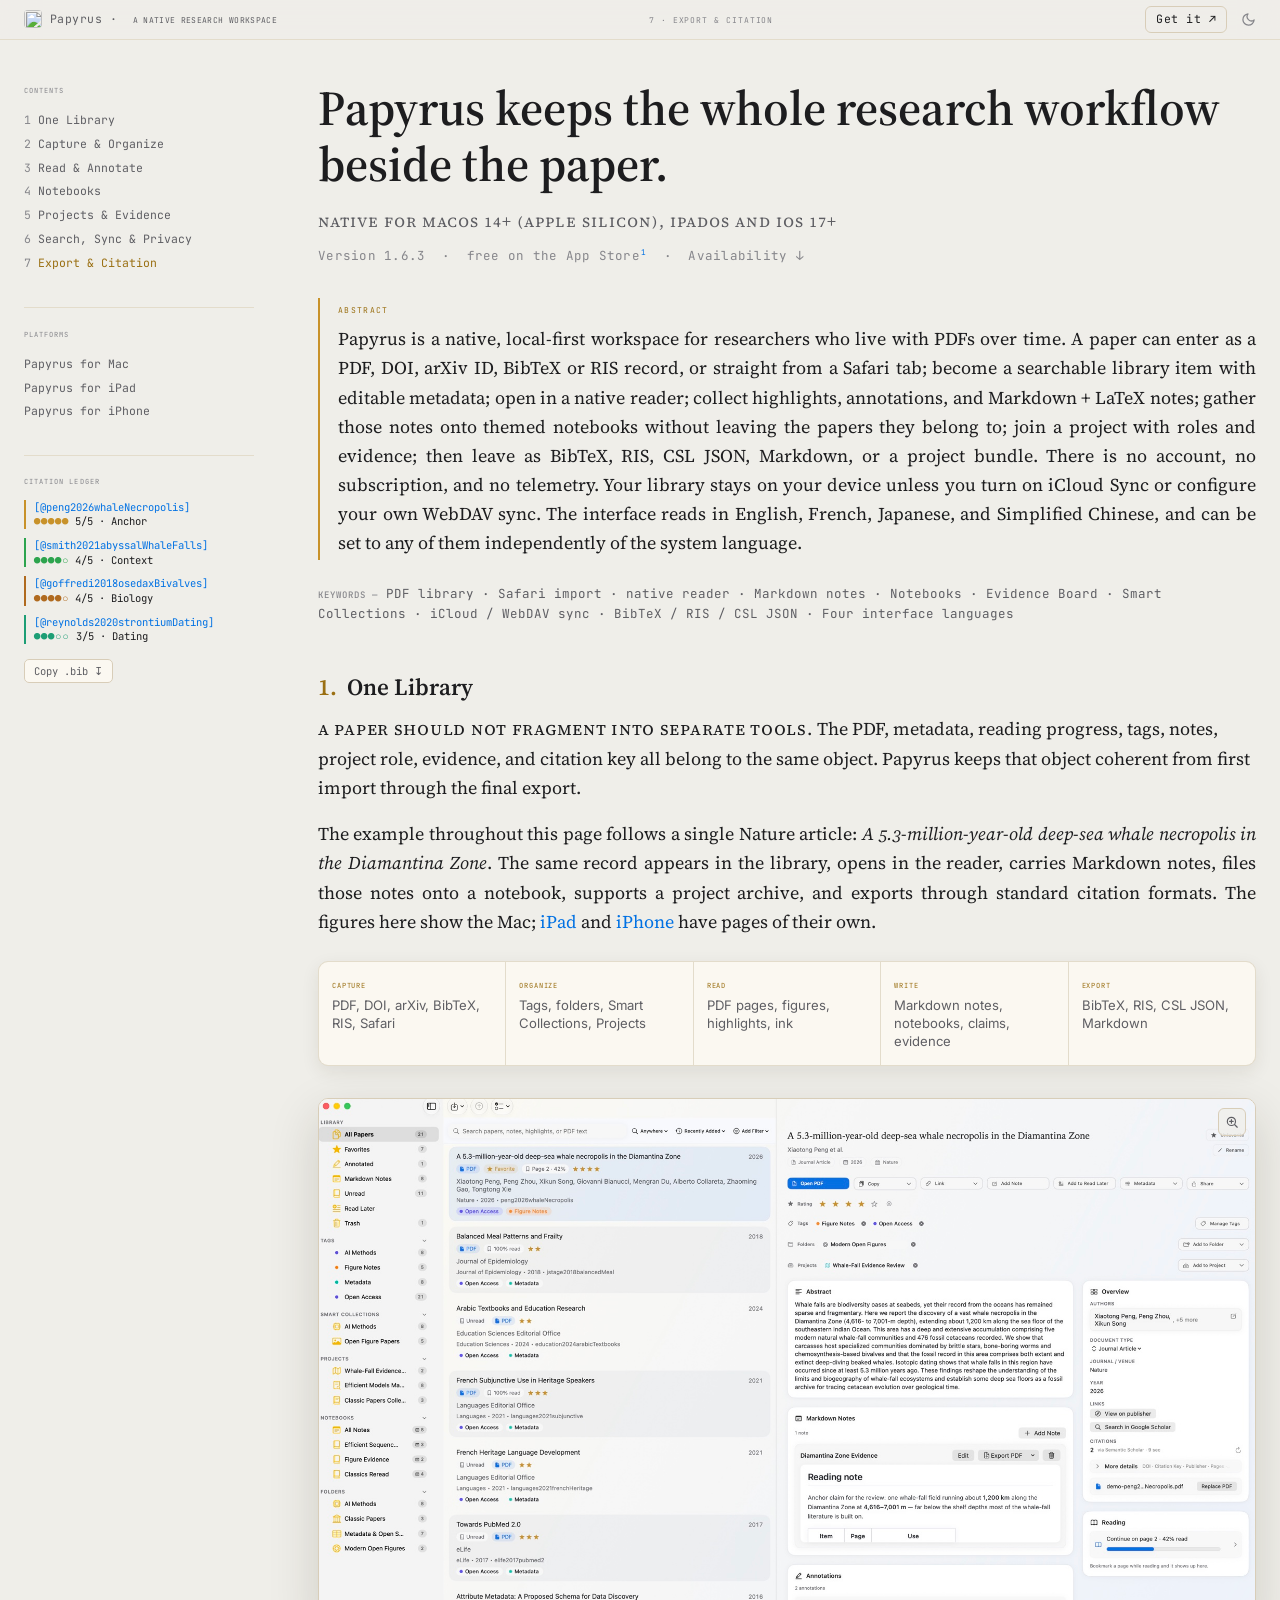
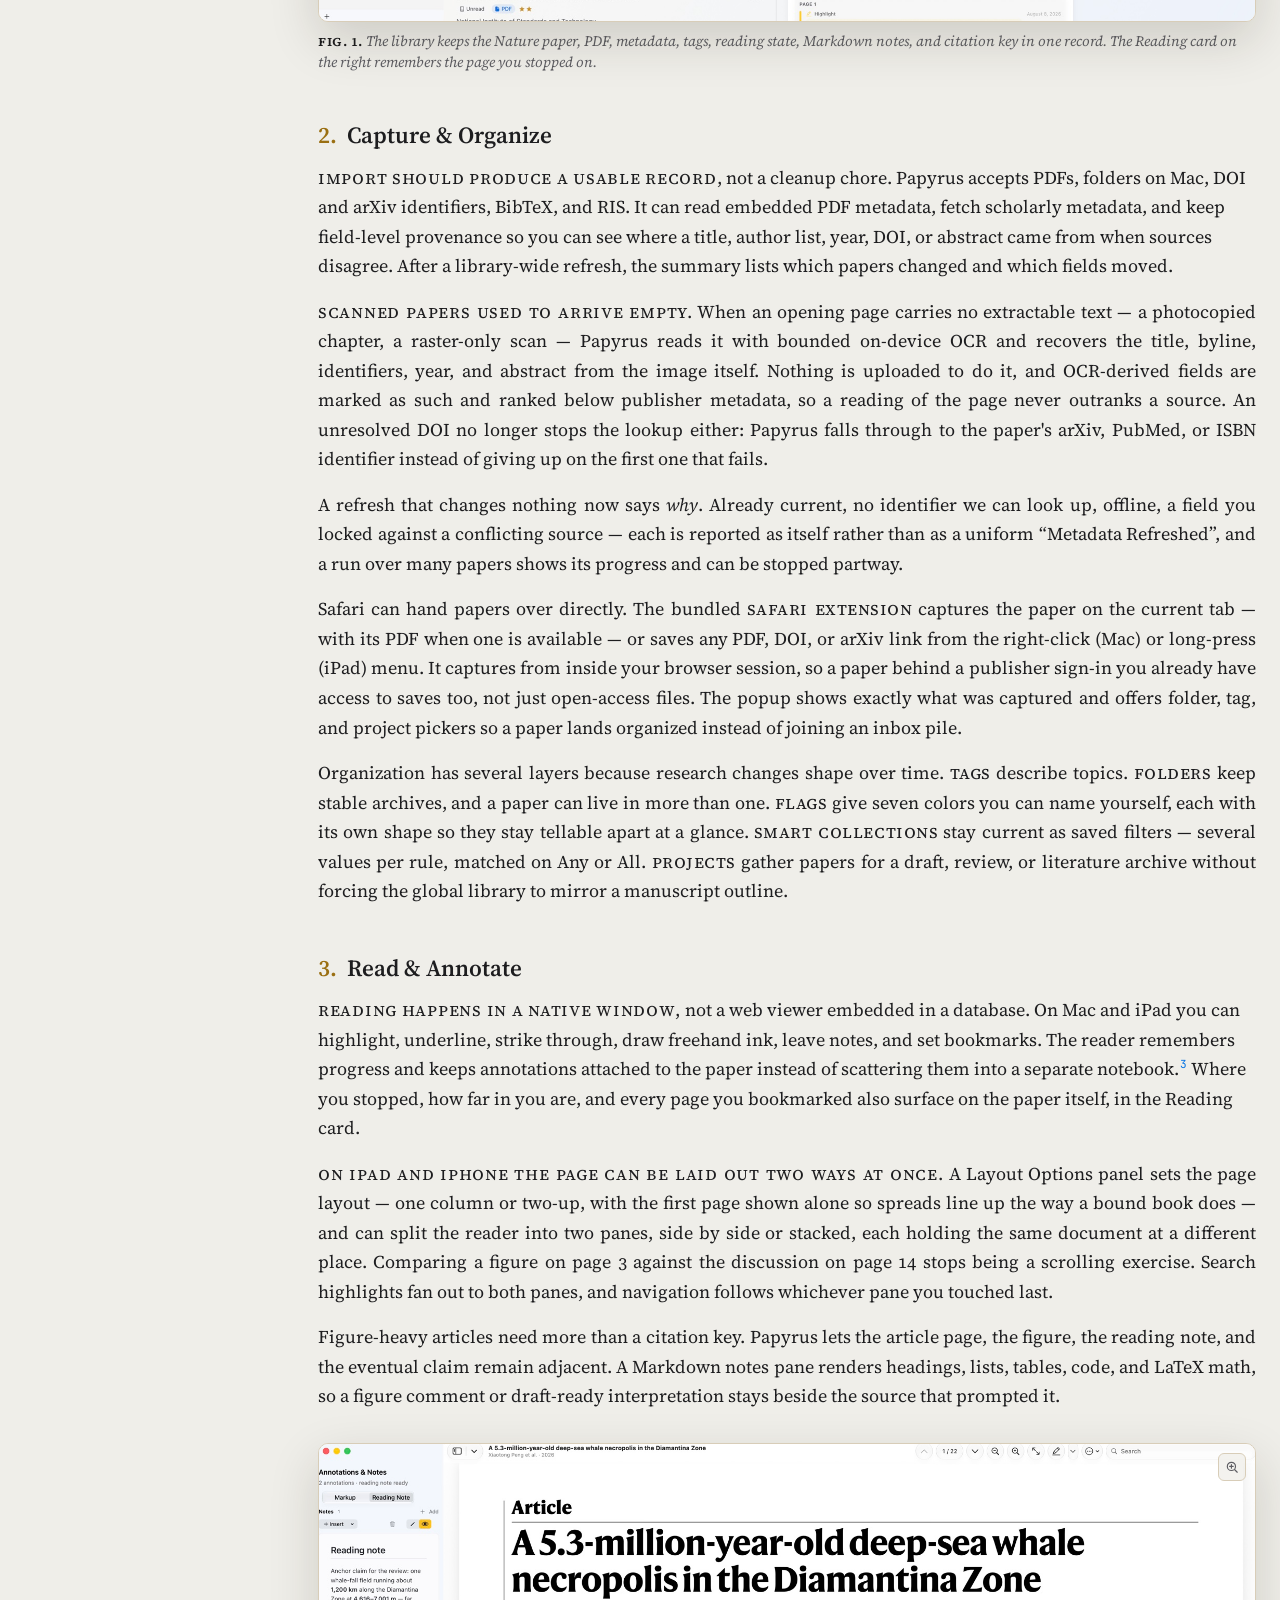
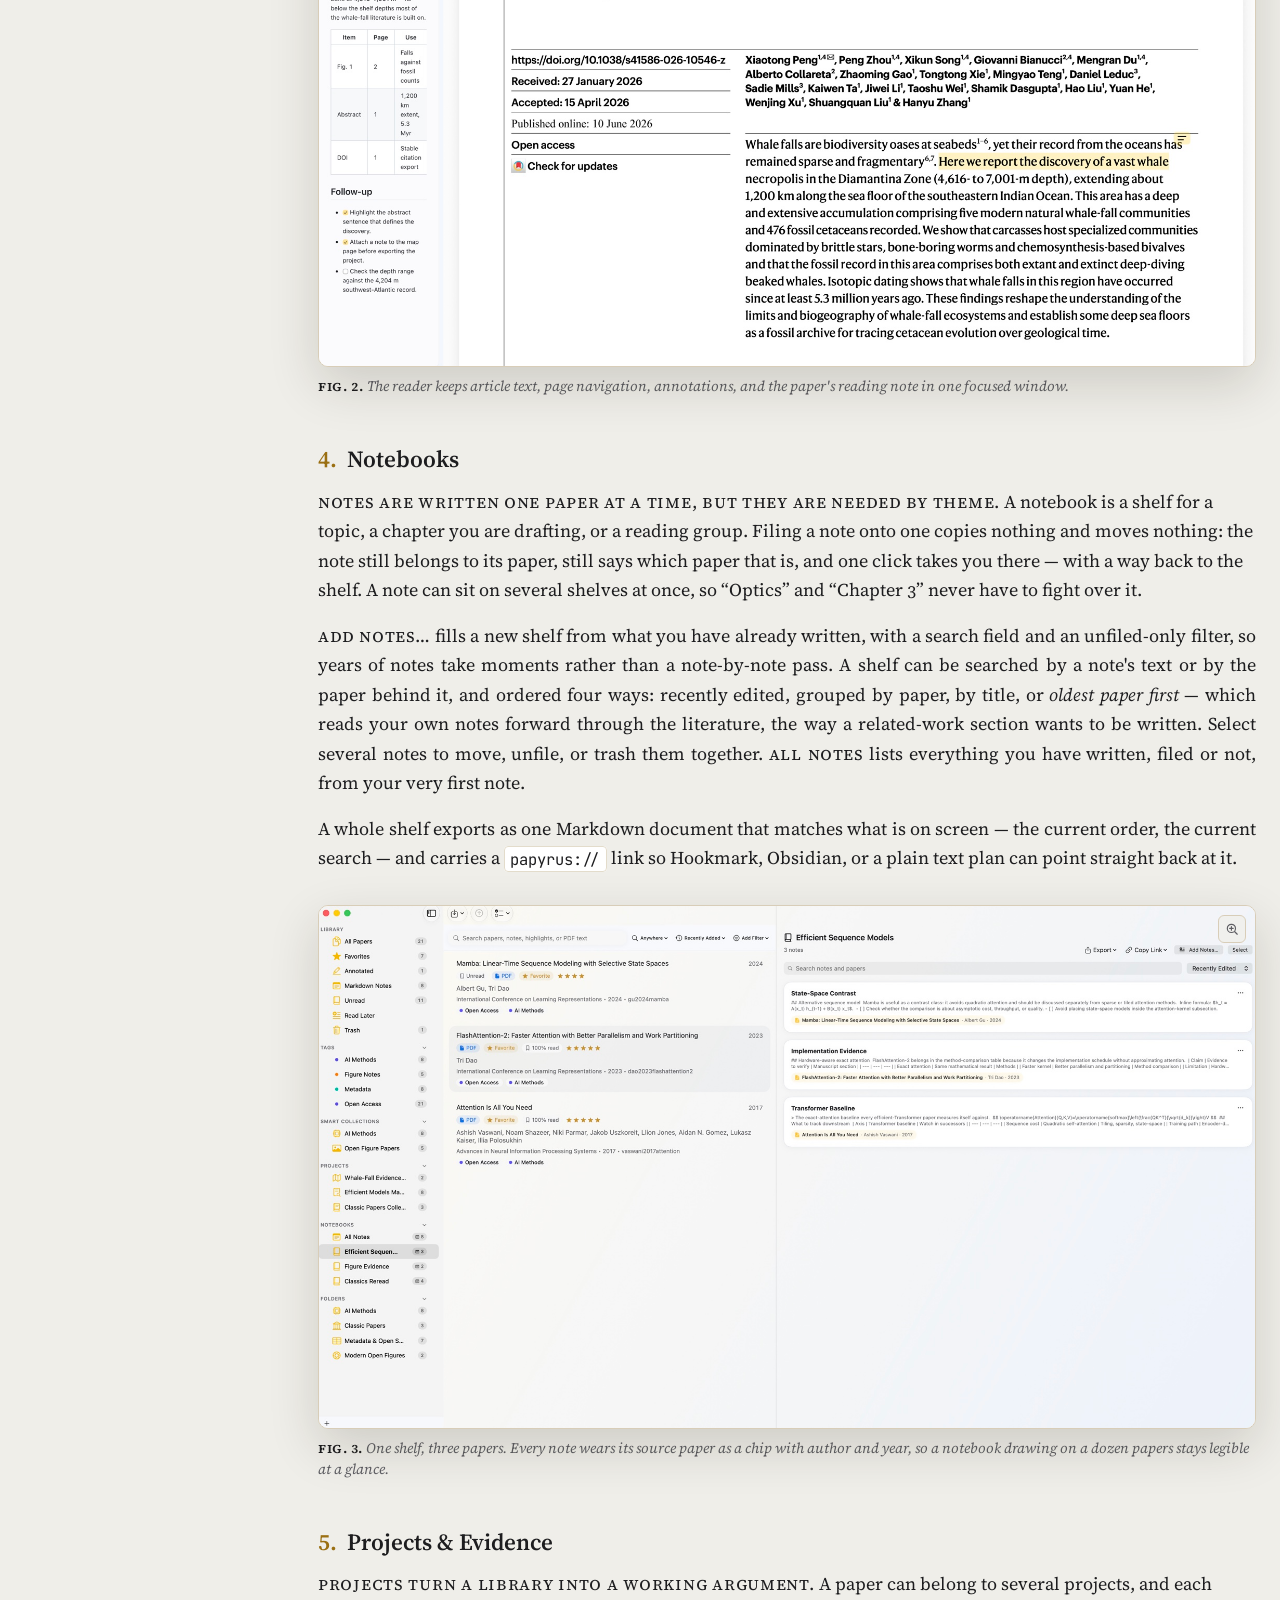
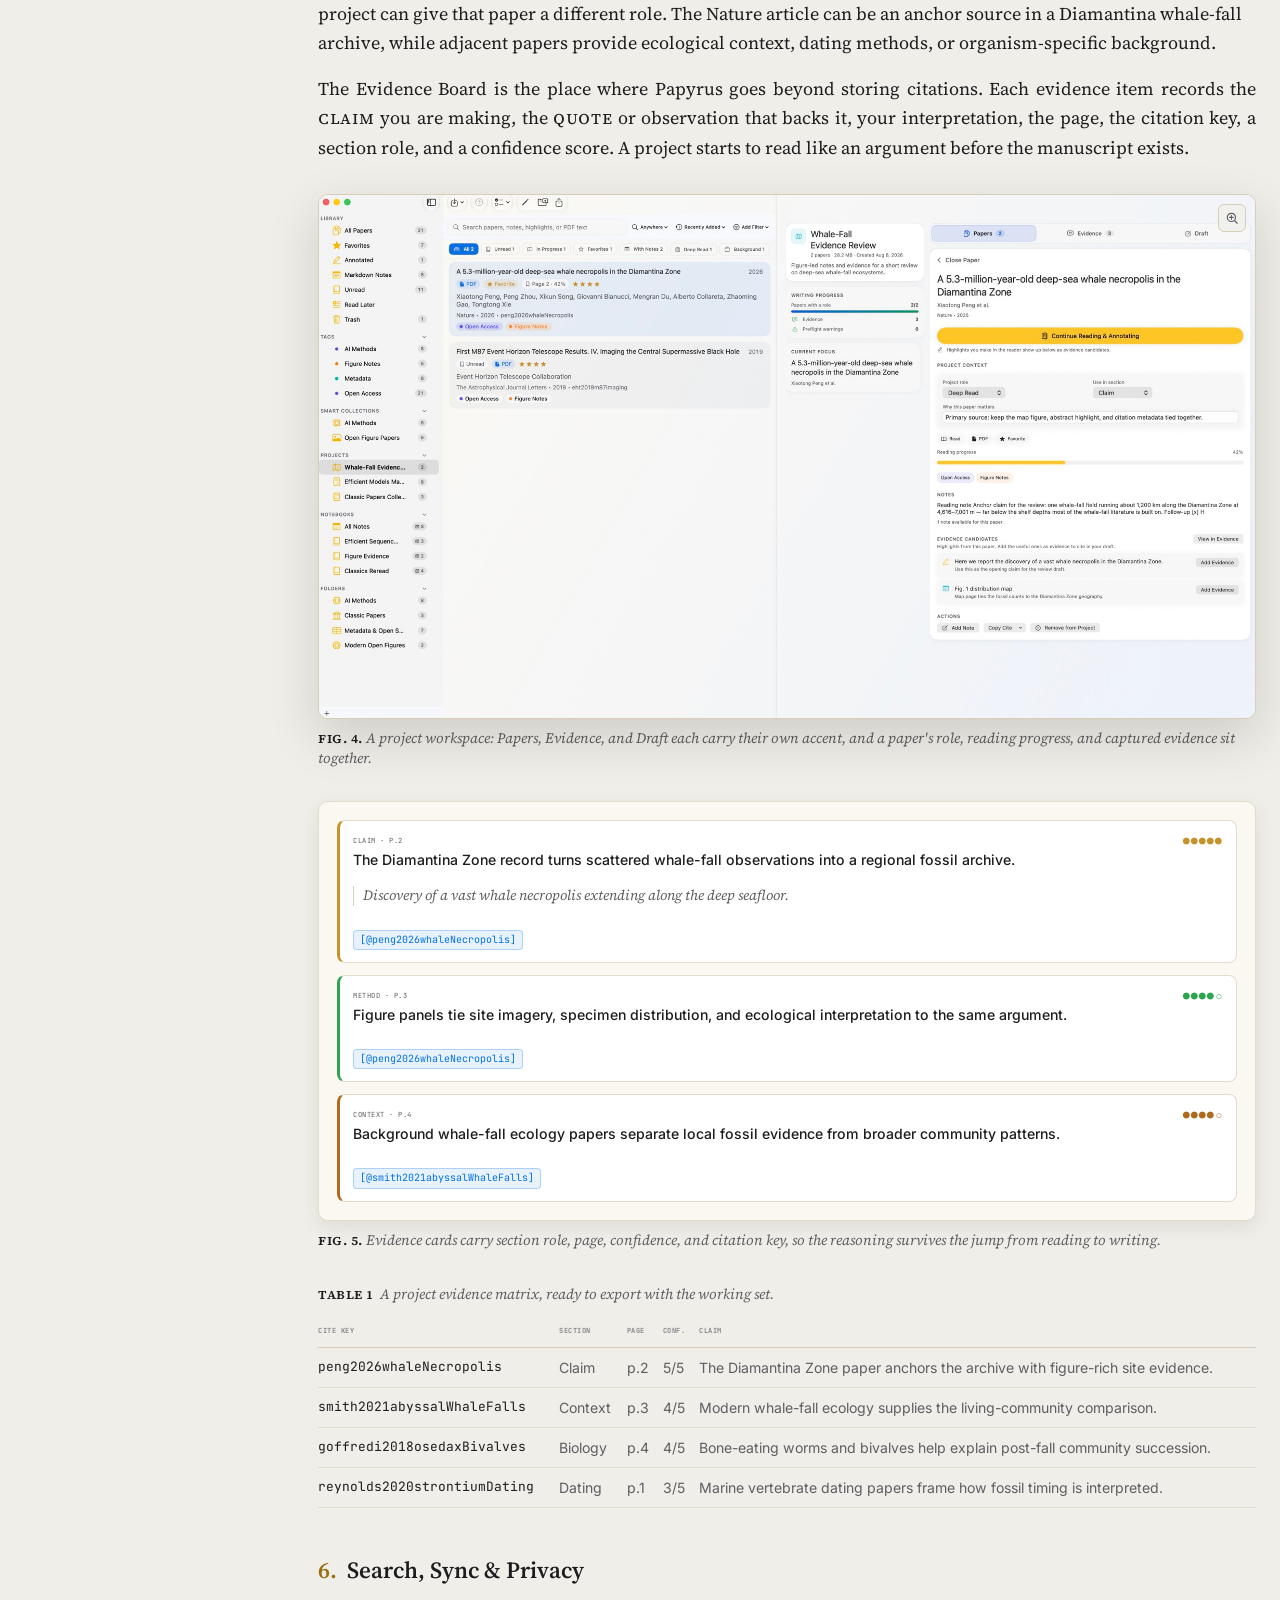
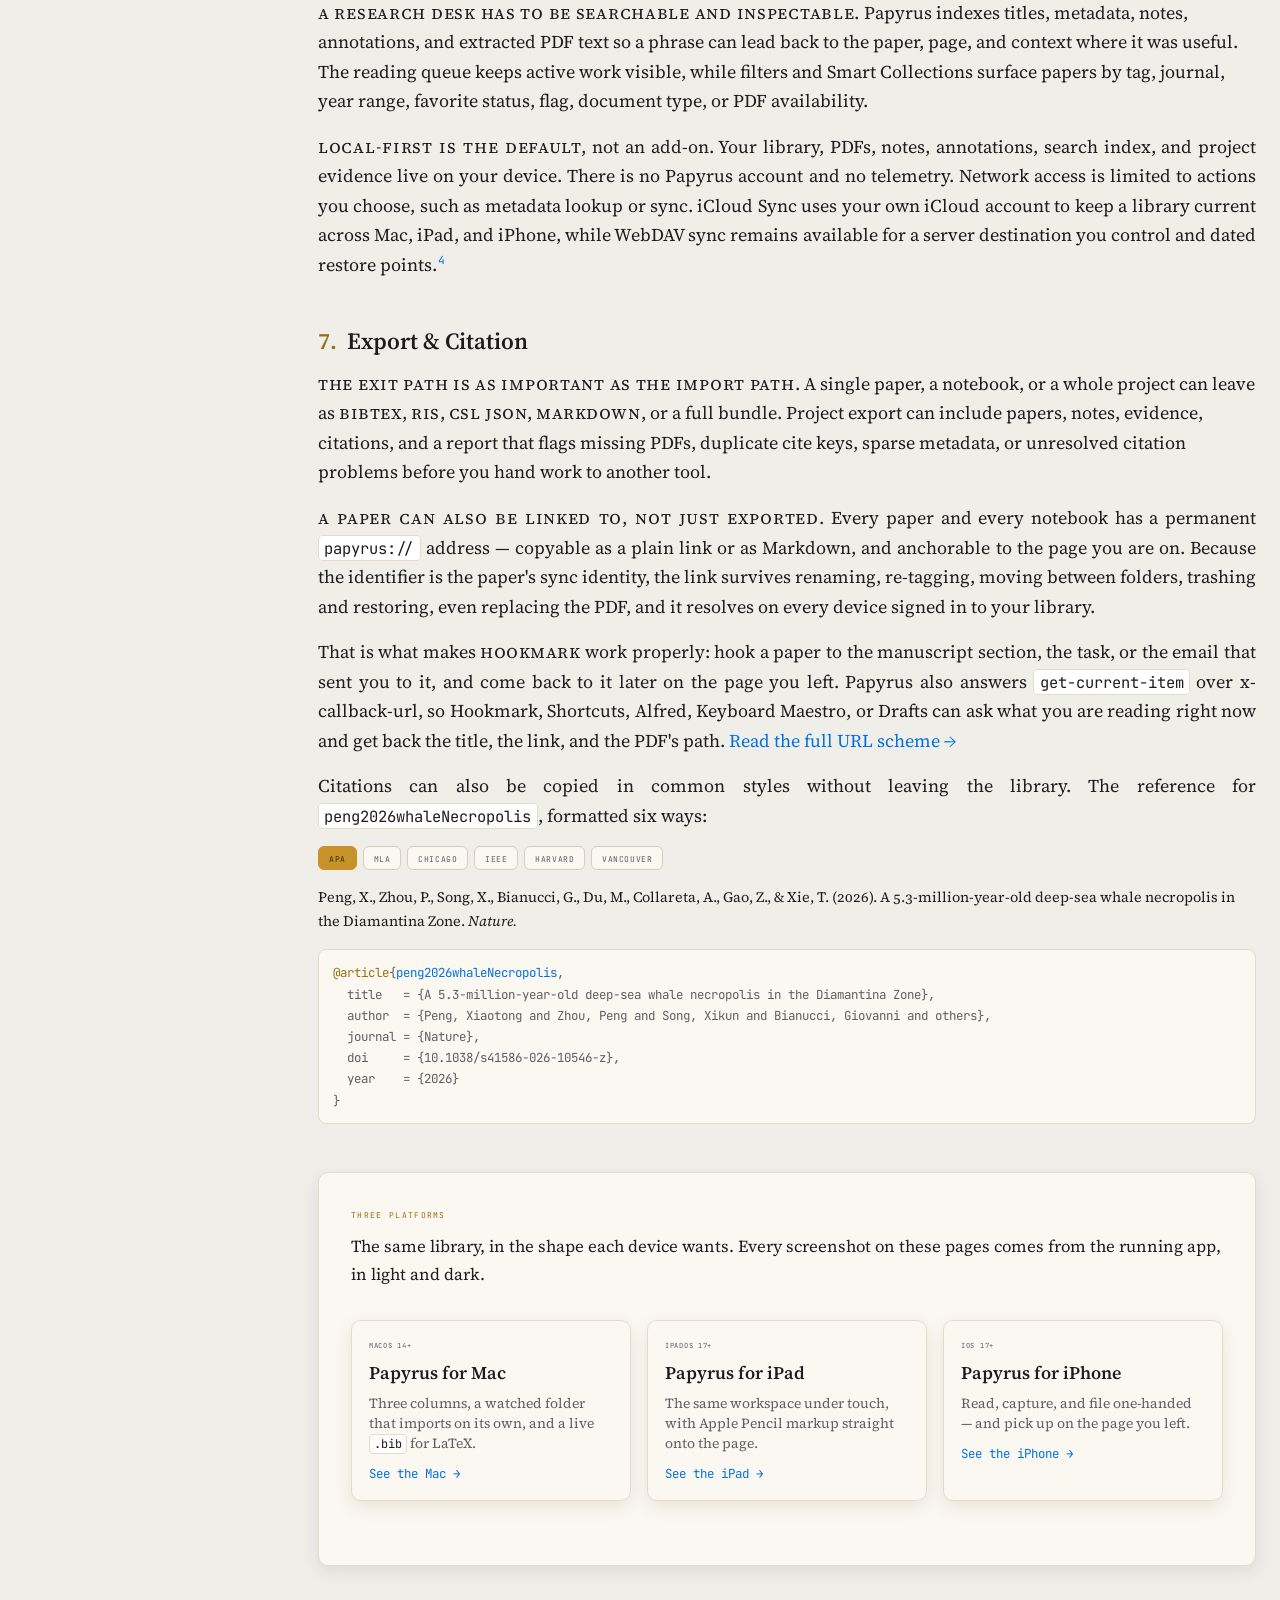
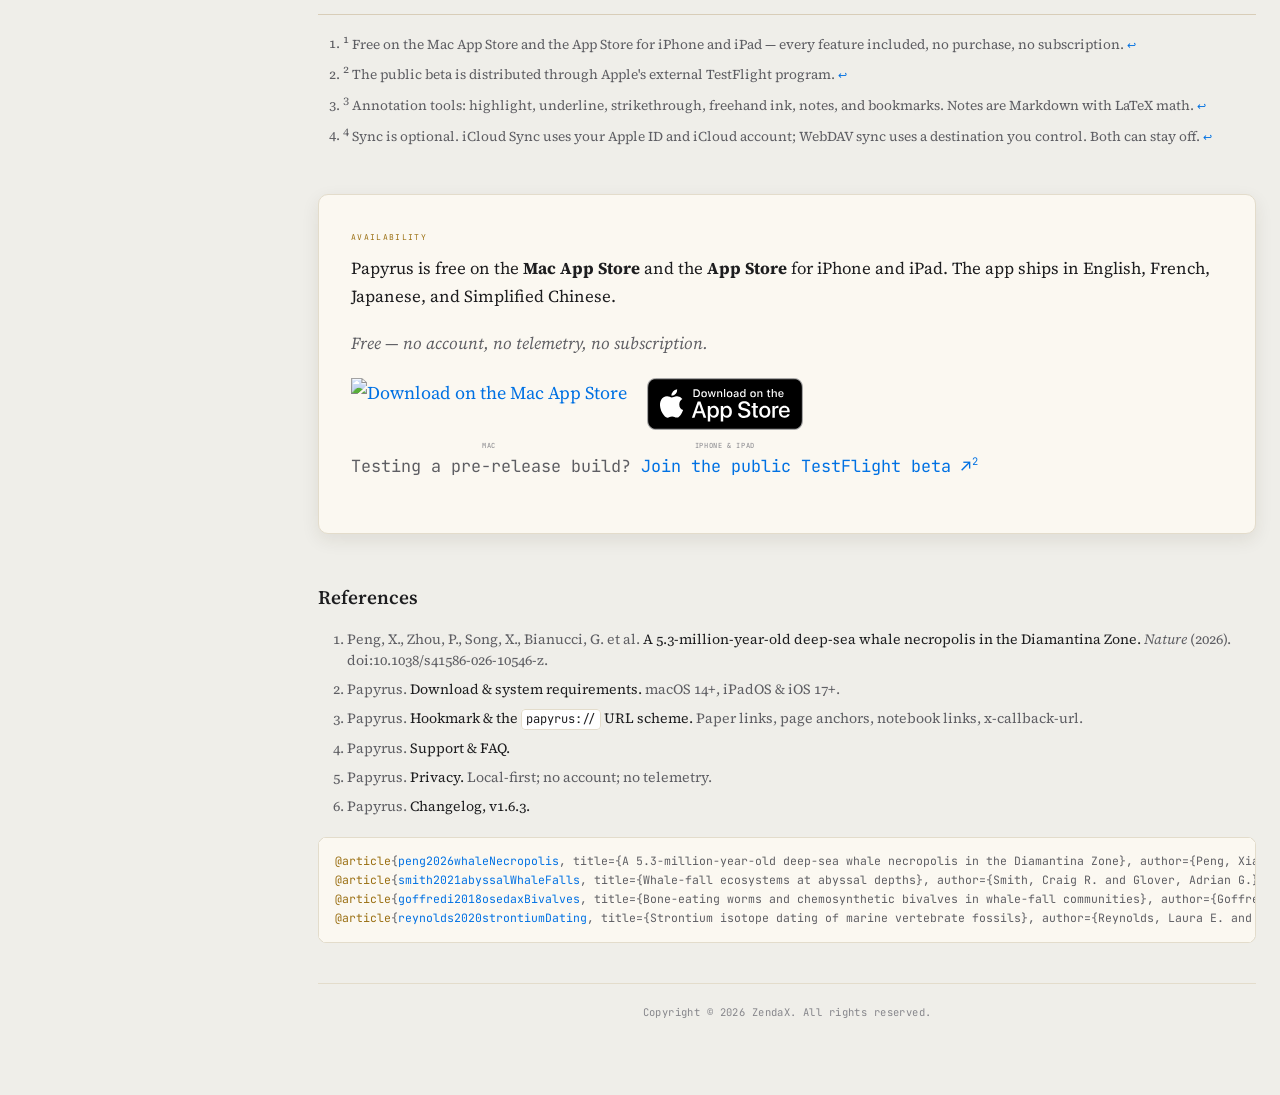
==== commit 7f25bdd3: "Site: 1.6.3 — four interface languages, OCR metadata recovery, split-view reading" ====
--- a/index.html
+++ b/index.html
@@ -65,15 +65,15 @@
     <div class="titleblock">
       <h1 class="paper-title">Papyrus keeps the whole research workflow beside the paper.</h1>
       <div class="byline">Native for macOS 14+ (Apple Silicon), iPadOS and iOS 17+</div>
-      <div class="dateline">Version 1.6.0 &nbsp;·&nbsp; free on the App Store<sup class="fnref"><a href="#fn1" id="fnref1">1</a></sup> &nbsp;·&nbsp; <a href="#availability">Availability ↓</a></div>
+      <div class="dateline">Version 1.6.3 &nbsp;·&nbsp; free on the App Store<sup class="fnref"><a href="#fn1" id="fnref1">1</a></sup> &nbsp;·&nbsp; <a href="#availability">Availability ↓</a></div>
     </div>
 
     <section class="abstract">
       <div class="abstract__label">Abstract</div>
-      <p>Papyrus is a native, local-first workspace for researchers who live with PDFs over time. A paper can enter as a PDF, DOI, arXiv ID, BibTeX or RIS record, or straight from a Safari tab; become a searchable library item with editable metadata; open in a native reader; collect highlights, annotations, and Markdown + LaTeX notes; gather those notes onto themed notebooks without leaving the papers they belong to; join a project with roles and evidence; then leave as BibTeX, RIS, CSL&nbsp;JSON, Markdown, or a project bundle. There is no account, no subscription, and no telemetry. Your library stays on your device unless you turn on iCloud Sync or configure your own WebDAV sync.</p>
-    </section>
-
-    <div class="keywords"><b>Keywords —</b> PDF library · Safari import · native reader · Markdown notes · Notebooks · Evidence Board · Smart Collections · iCloud / WebDAV sync · BibTeX / RIS / CSL JSON</div>
+      <p>Papyrus is a native, local-first workspace for researchers who live with PDFs over time. A paper can enter as a PDF, DOI, arXiv ID, BibTeX or RIS record, or straight from a Safari tab; become a searchable library item with editable metadata; open in a native reader; collect highlights, annotations, and Markdown + LaTeX notes; gather those notes onto themed notebooks without leaving the papers they belong to; join a project with roles and evidence; then leave as BibTeX, RIS, CSL&nbsp;JSON, Markdown, or a project bundle. There is no account, no subscription, and no telemetry. Your library stays on your device unless you turn on iCloud Sync or configure your own WebDAV sync. The interface reads in English, French, Japanese, and Simplified Chinese, and can be set to any of them independently of the system language.</p>
+    </section>
+
+    <div class="keywords"><b>Keywords —</b> PDF library · Safari import · native reader · Markdown notes · Notebooks · Evidence Board · Smart Collections · iCloud / WebDAV sync · BibTeX / RIS / CSL JSON · Four interface languages</div>
 
     <!-- §1 -->
     <section class="sec" id="s-intro">
@@ -100,6 +100,8 @@
     <section class="sec" id="s-library">
       <h2 class="sec__h">Capture &amp; Organize</h2>
       <p><span class="lead-in">Import should produce a usable record,</span> not a cleanup chore. Papyrus accepts PDFs, folders on Mac, DOI and arXiv identifiers, BibTeX, and RIS. It can read embedded PDF metadata, fetch scholarly metadata, and keep field-level provenance so you can see where a title, author list, year, DOI, or abstract came from when sources disagree. After a library-wide refresh, the summary lists which papers changed and which fields moved.</p>
+      <p><span class="lead-in">Scanned papers used to arrive empty.</span> When an opening page carries no extractable text — a photocopied chapter, a raster-only scan — Papyrus reads it with bounded on-device OCR and recovers the title, byline, identifiers, year, and abstract from the image itself. Nothing is uploaded to do it, and OCR-derived fields are marked as such and ranked below publisher metadata, so a reading of the page never outranks a source. An unresolved DOI no longer stops the lookup either: Papyrus falls through to the paper's arXiv, PubMed, or ISBN identifier instead of giving up on the first one that fails.</p>
+      <p>A refresh that changes nothing now says <i>why</i>. Already current, no identifier we can look up, offline, a field you locked against a conflicting source — each is reported as itself rather than as a uniform “Metadata Refreshed”, and a run over many papers shows its progress and can be stopped partway.</p>
       <p>Safari can hand papers over directly. The bundled <span class="term">Safari extension</span> captures the paper on the current tab — with its PDF when one is available — or saves any PDF, DOI, or arXiv link from the right-click (Mac) or long-press (iPad) menu. It captures from inside your browser session, so a paper behind a publisher sign-in you already have access to saves too, not just open-access files. The popup shows exactly what was captured and offers folder, tag, and project pickers so a paper lands organized instead of joining an inbox pile.</p>
       <p>Organization has several layers because research changes shape over time. <span class="term">Tags</span> describe topics. <span class="term">Folders</span> keep stable archives, and a paper can live in more than one. <span class="term">Flags</span> give seven colors you can name yourself, each with its own shape so they stay tellable apart at a glance. <span class="term">Smart Collections</span> stay current as saved filters — several values per rule, matched on Any or All. <span class="term">Projects</span> gather papers for a draft, review, or literature archive without forcing the global library to mirror a manuscript outline.</p>
     </section>
@@ -108,6 +110,7 @@
     <section class="sec" id="s-reading">
       <h2 class="sec__h">Read &amp; Annotate</h2>
       <p><span class="lead-in">Reading happens in a native window,</span> not a web viewer embedded in a database. On Mac and iPad you can highlight, underline, strike through, draw freehand ink, leave notes, and set bookmarks. The reader remembers progress and keeps annotations attached to the paper instead of scattering them into a separate notebook.<sup class="fnref"><a href="#fn3" id="fnref3">3</a></sup> Where you stopped, how far in you are, and every page you bookmarked also surface on the paper itself, in the Reading card.</p>
+      <p><span class="lead-in">On iPad and iPhone the page can be laid out two ways at once.</span> A Layout Options panel sets the page layout — one column or two-up, with the first page shown alone so spreads line up the way a bound book does — and can split the reader into two panes, side by side or stacked, each holding the same document at a different place. Comparing a figure on page 3 against the discussion on page 14 stops being a scrolling exercise. Search highlights fan out to both panes, and navigation follows whichever pane you touched last.</p>
       <p>Figure-heavy articles need more than a citation key. Papyrus lets the article page, the figure, the reading note, and the eventual claim remain adjacent. A Markdown notes pane renders headings, lists, tables, code, and LaTeX math, so a figure comment or draft-ready interpretation stays beside the source that prompted it.</p>
       <figure class="plate">
         <div class="shot">
@@ -262,7 +265,7 @@
     <!-- Availability colophon = conversion -->
     <section class="colophon" id="availability">
       <div class="colophon__label">Availability</div>
-      <p>Papyrus is free on the <b>Mac App Store</b> and the <b>App Store</b> for iPhone and iPad.</p>
+      <p>Papyrus is free on the <b>Mac App Store</b> and the <b>App Store</b> for iPhone and iPad. The app ships in English, French, Japanese, and Simplified Chinese.</p>
       <p class="imprint">Free — no account, no telemetry, no subscription.</p>
       <div class="store-row">
         <a class="store-badge" href="https://apps.apple.com/us/app/papyrus-papers/id6766133716?mt=12&amp;uo=4" target="_blank" rel="noopener" aria-label="Download Papyrus on the Mac App Store">
@@ -288,7 +291,7 @@
         <li>Papyrus. <a href="url-scheme.html">Hookmark &amp; the <code>papyrus://</code> URL scheme.</a> Paper links, page anchors, notebook links, x-callback-url.</li>
         <li>Papyrus. <a href="support.html">Support &amp; FAQ.</a></li>
         <li>Papyrus. <a href="privacy.html">Privacy.</a> Local-first; no account; no telemetry.</li>
-        <li>Papyrus. <a href="https://github.com/zendax673/papyrus-release/blob/main/CHANGELOG.md" target="_blank" rel="noopener">Changelog, v1.6.0.</a></li>
+        <li>Papyrus. <a href="https://github.com/zendax673/papyrus-release/blob/main/CHANGELOG.md" target="_blank" rel="noopener">Changelog, v1.6.3.</a></li>
       </ol>
       <pre class="bibblock" id="bibblock"><span class="tk">@article</span>{<span class="ky">peng2026whaleNecropolis</span>, title={A 5.3-million-year-old deep-sea whale necropolis in the Diamantina Zone}, author={Peng, Xiaotong and Zhou, Peng and Song, Xikun and Bianucci, Giovanni and others}, journal={Nature}, doi={10.1038/s41586-026-10546-z}, year={2026}}
 <span class="tk">@article</span>{<span class="ky">smith2021abyssalWhaleFalls</span>, title={Whale-fall ecosystems at abyssal depths}, author={Smith, Craig R. and Glover, Adrian G.}, journal={Annual Review of Marine Science}, year={2021}}
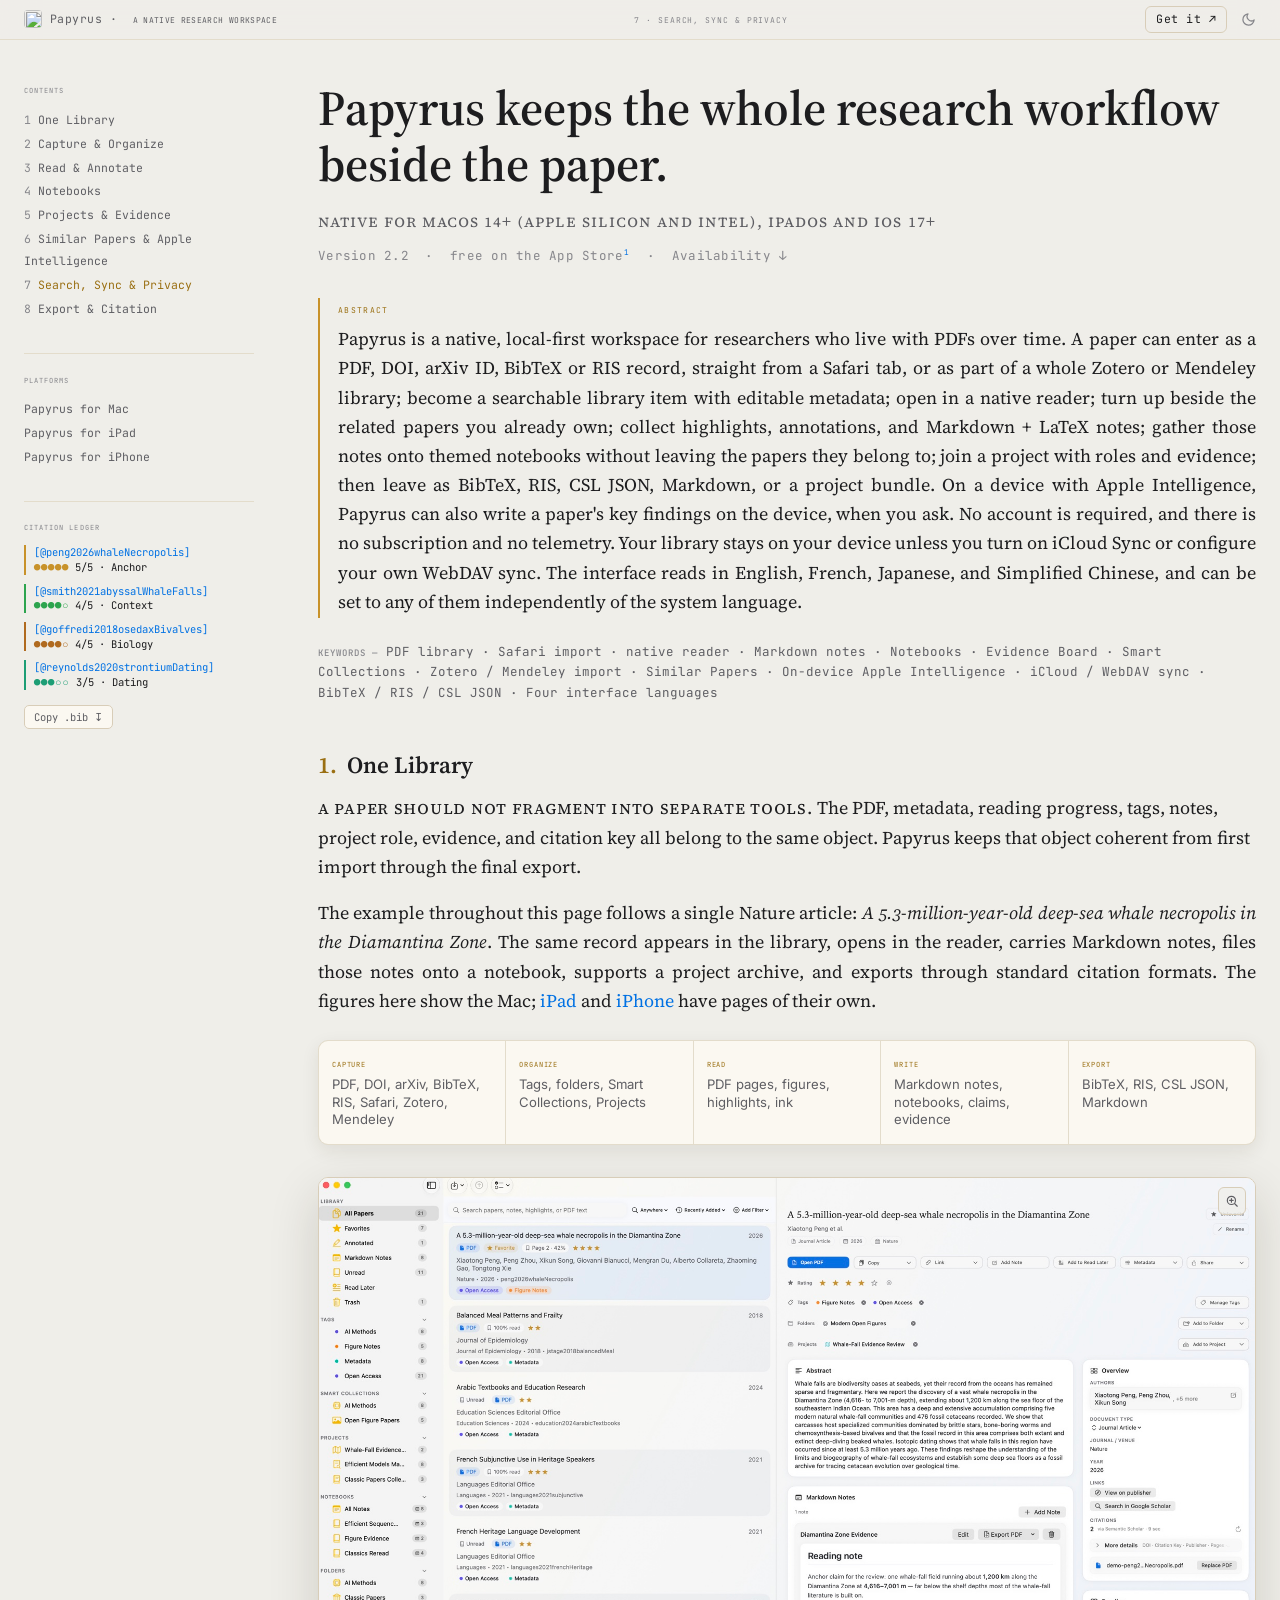
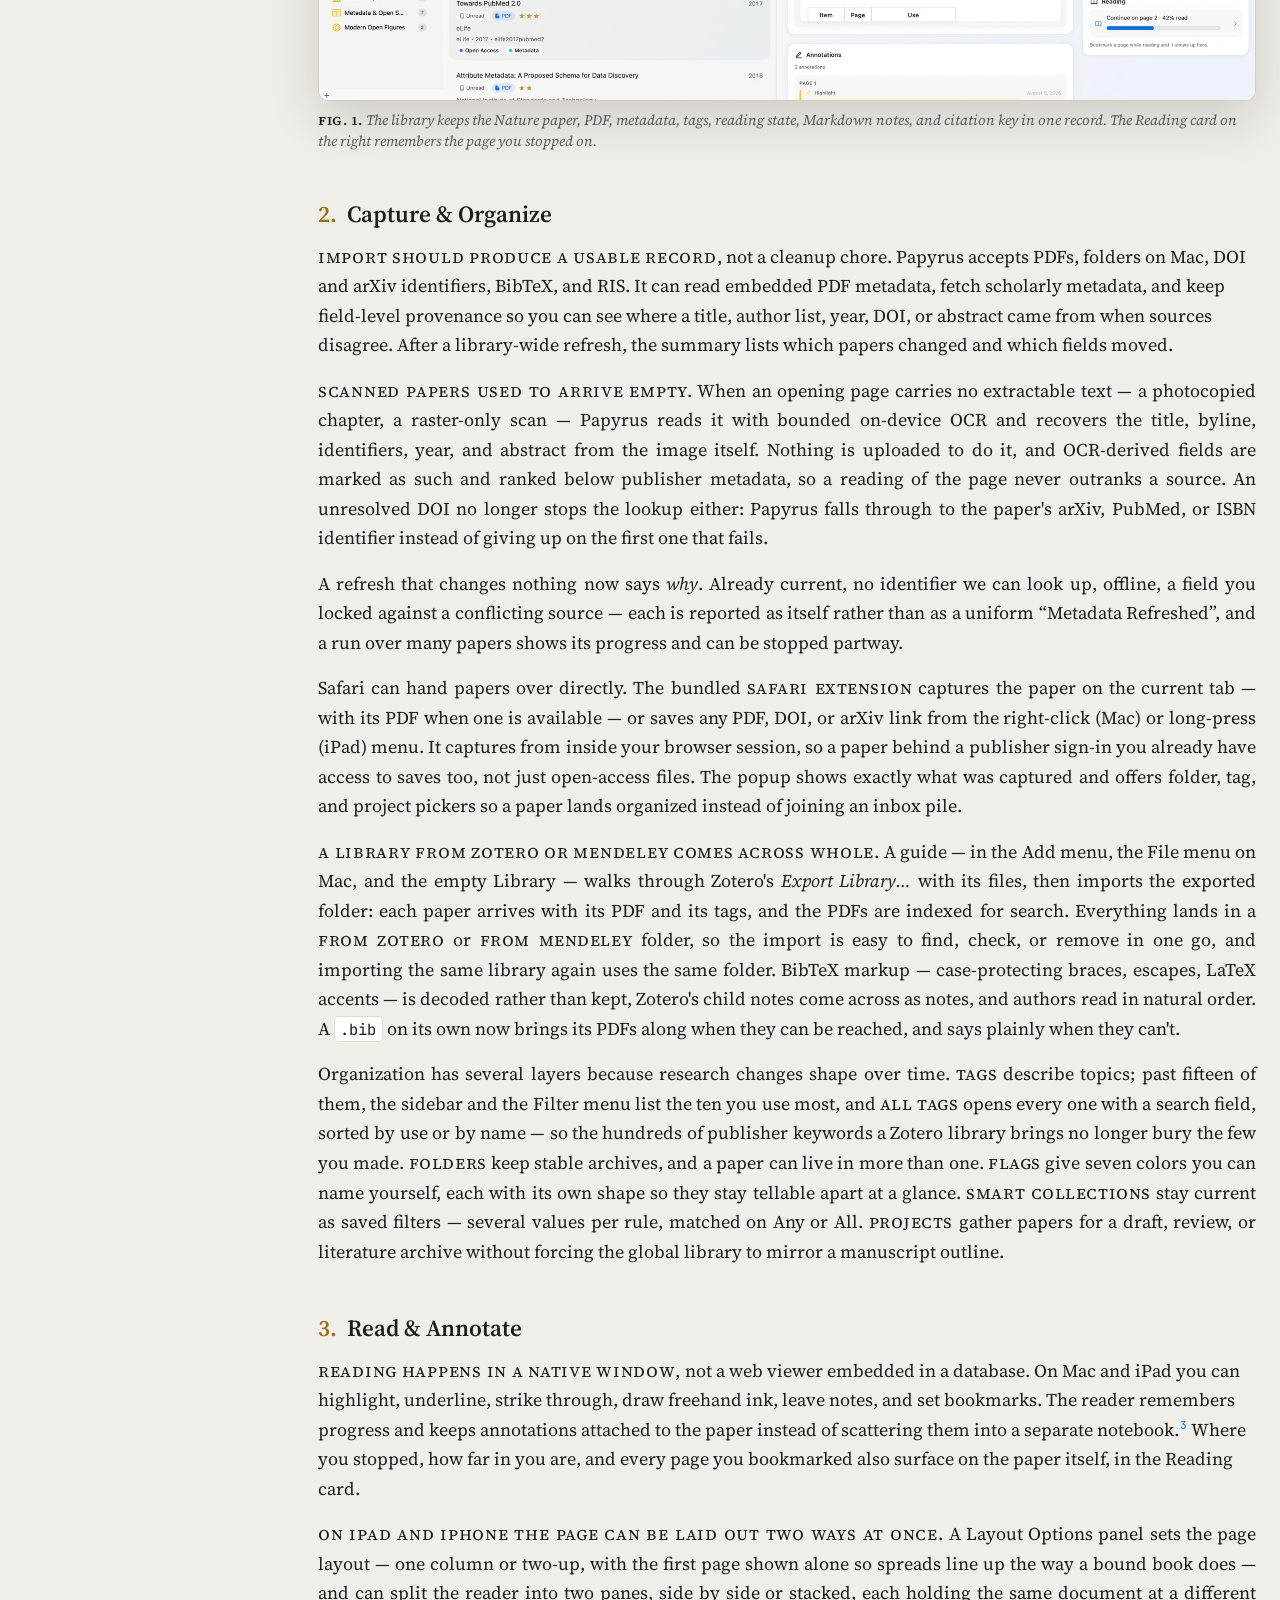
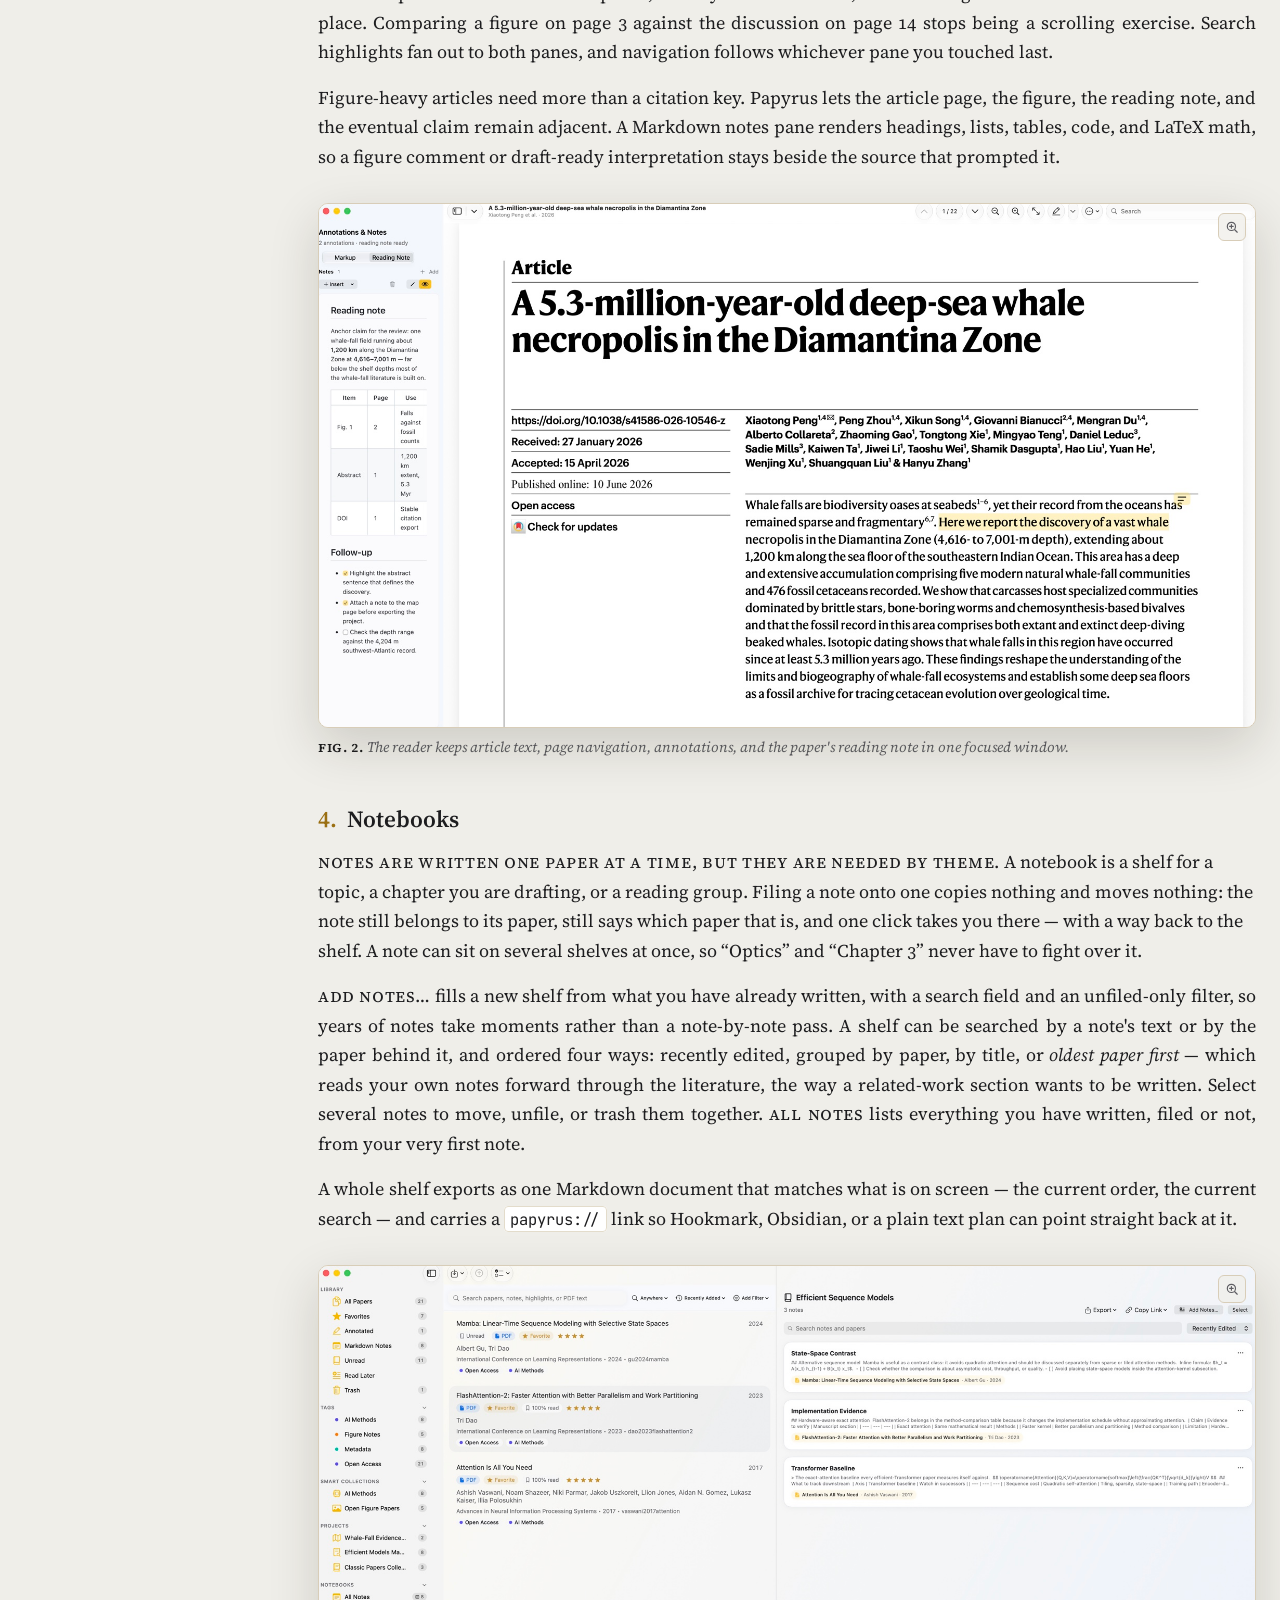
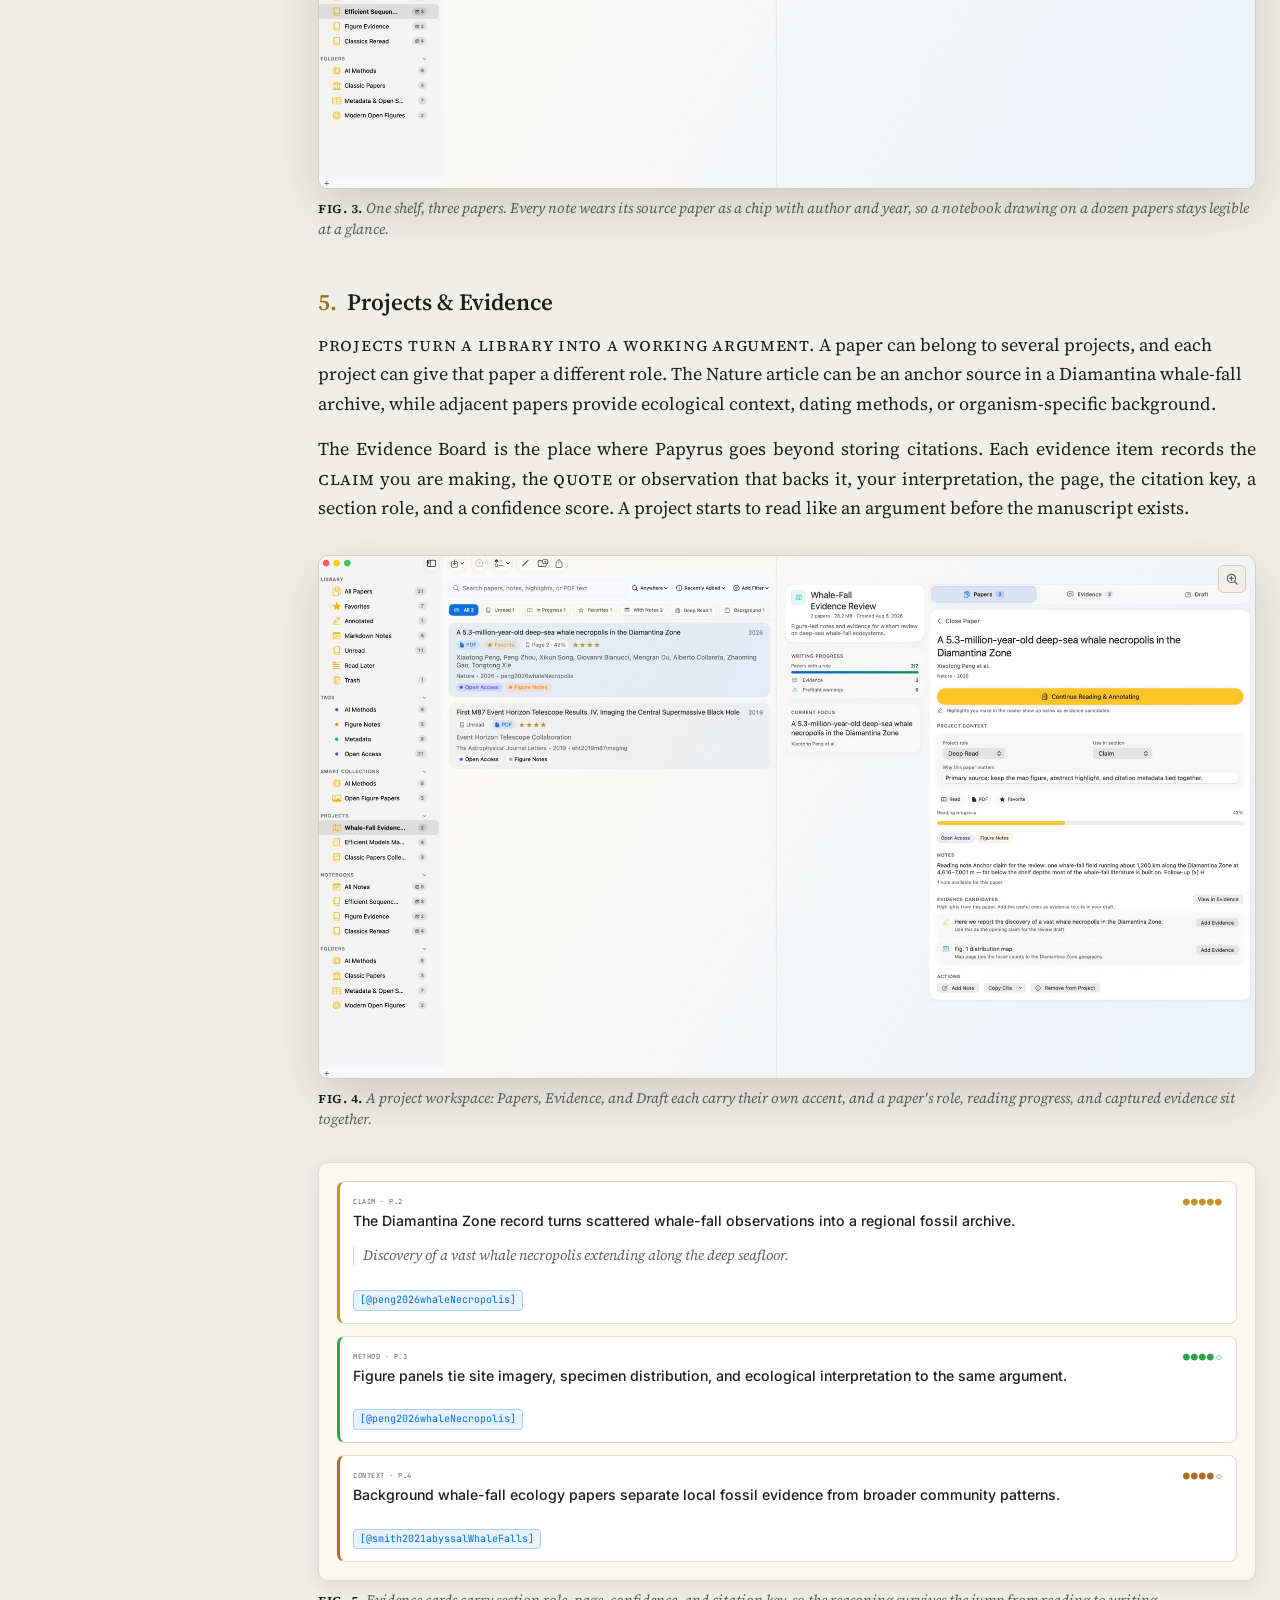
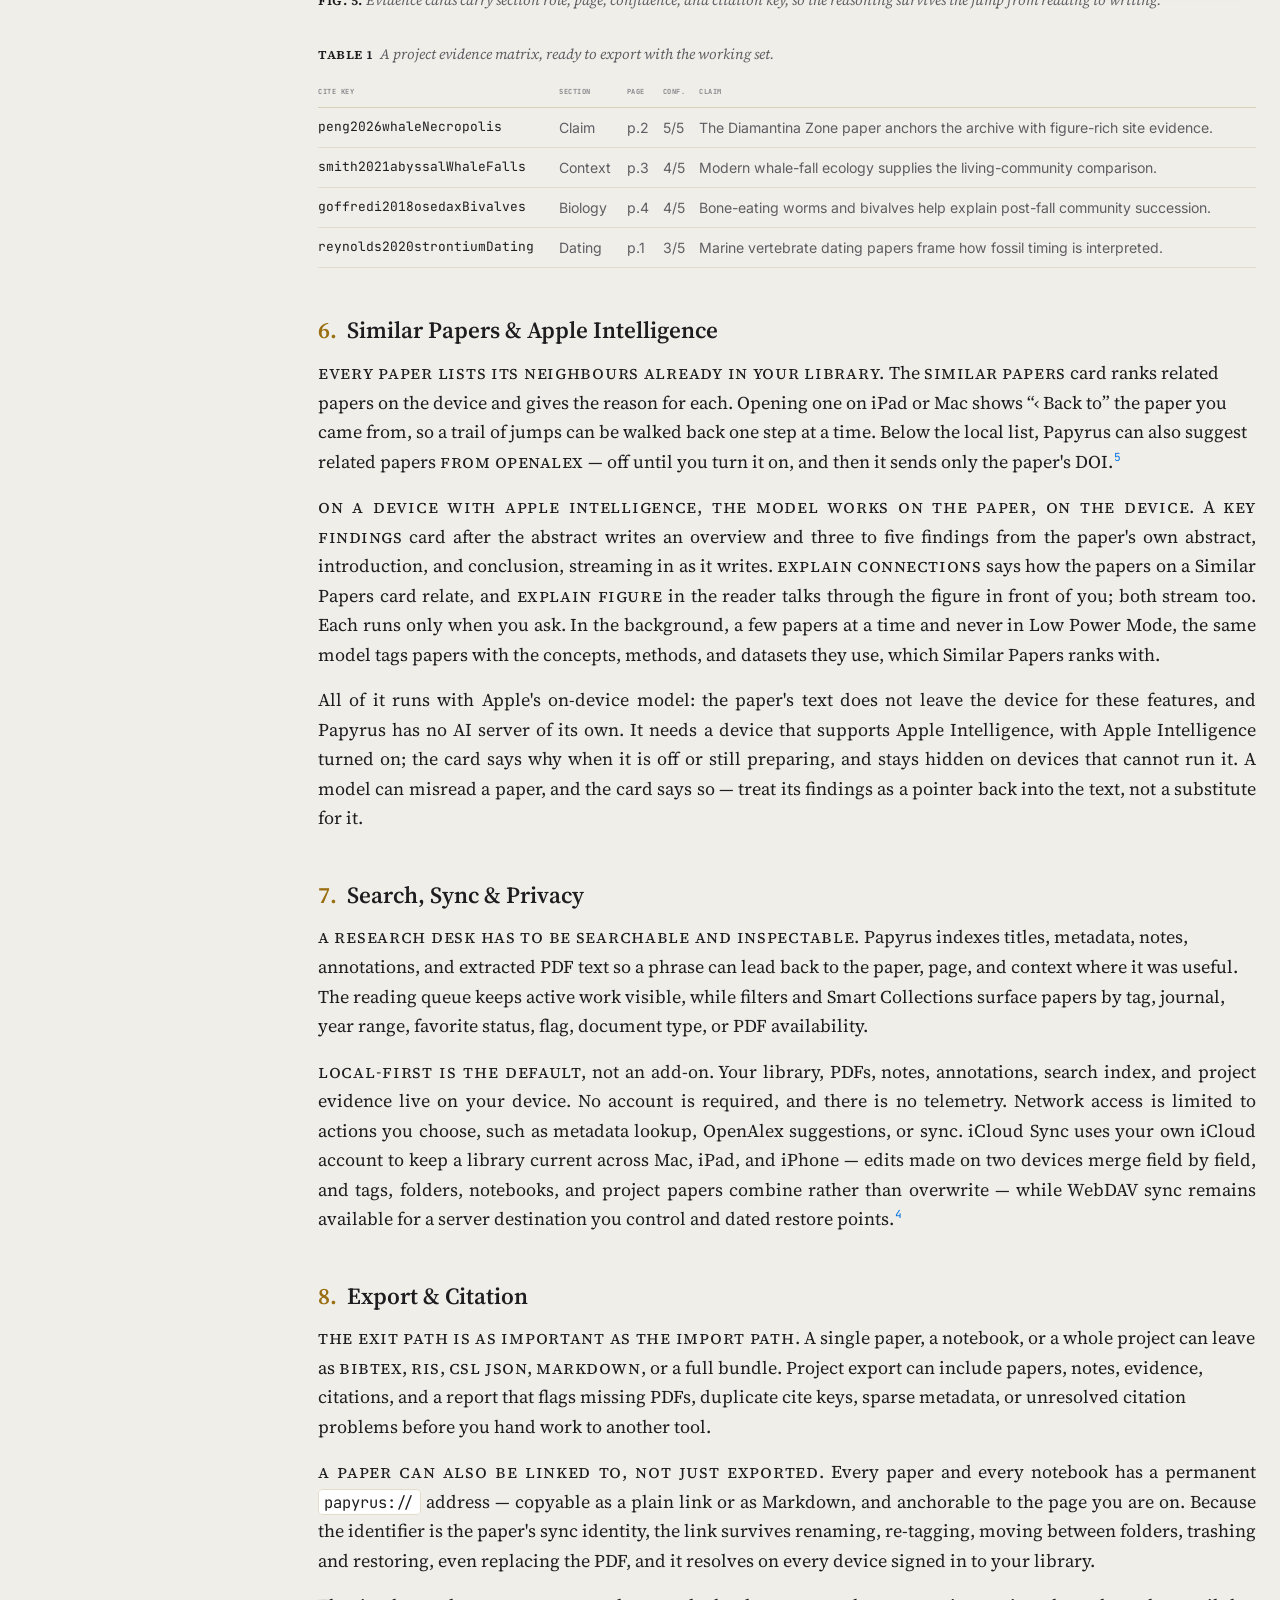
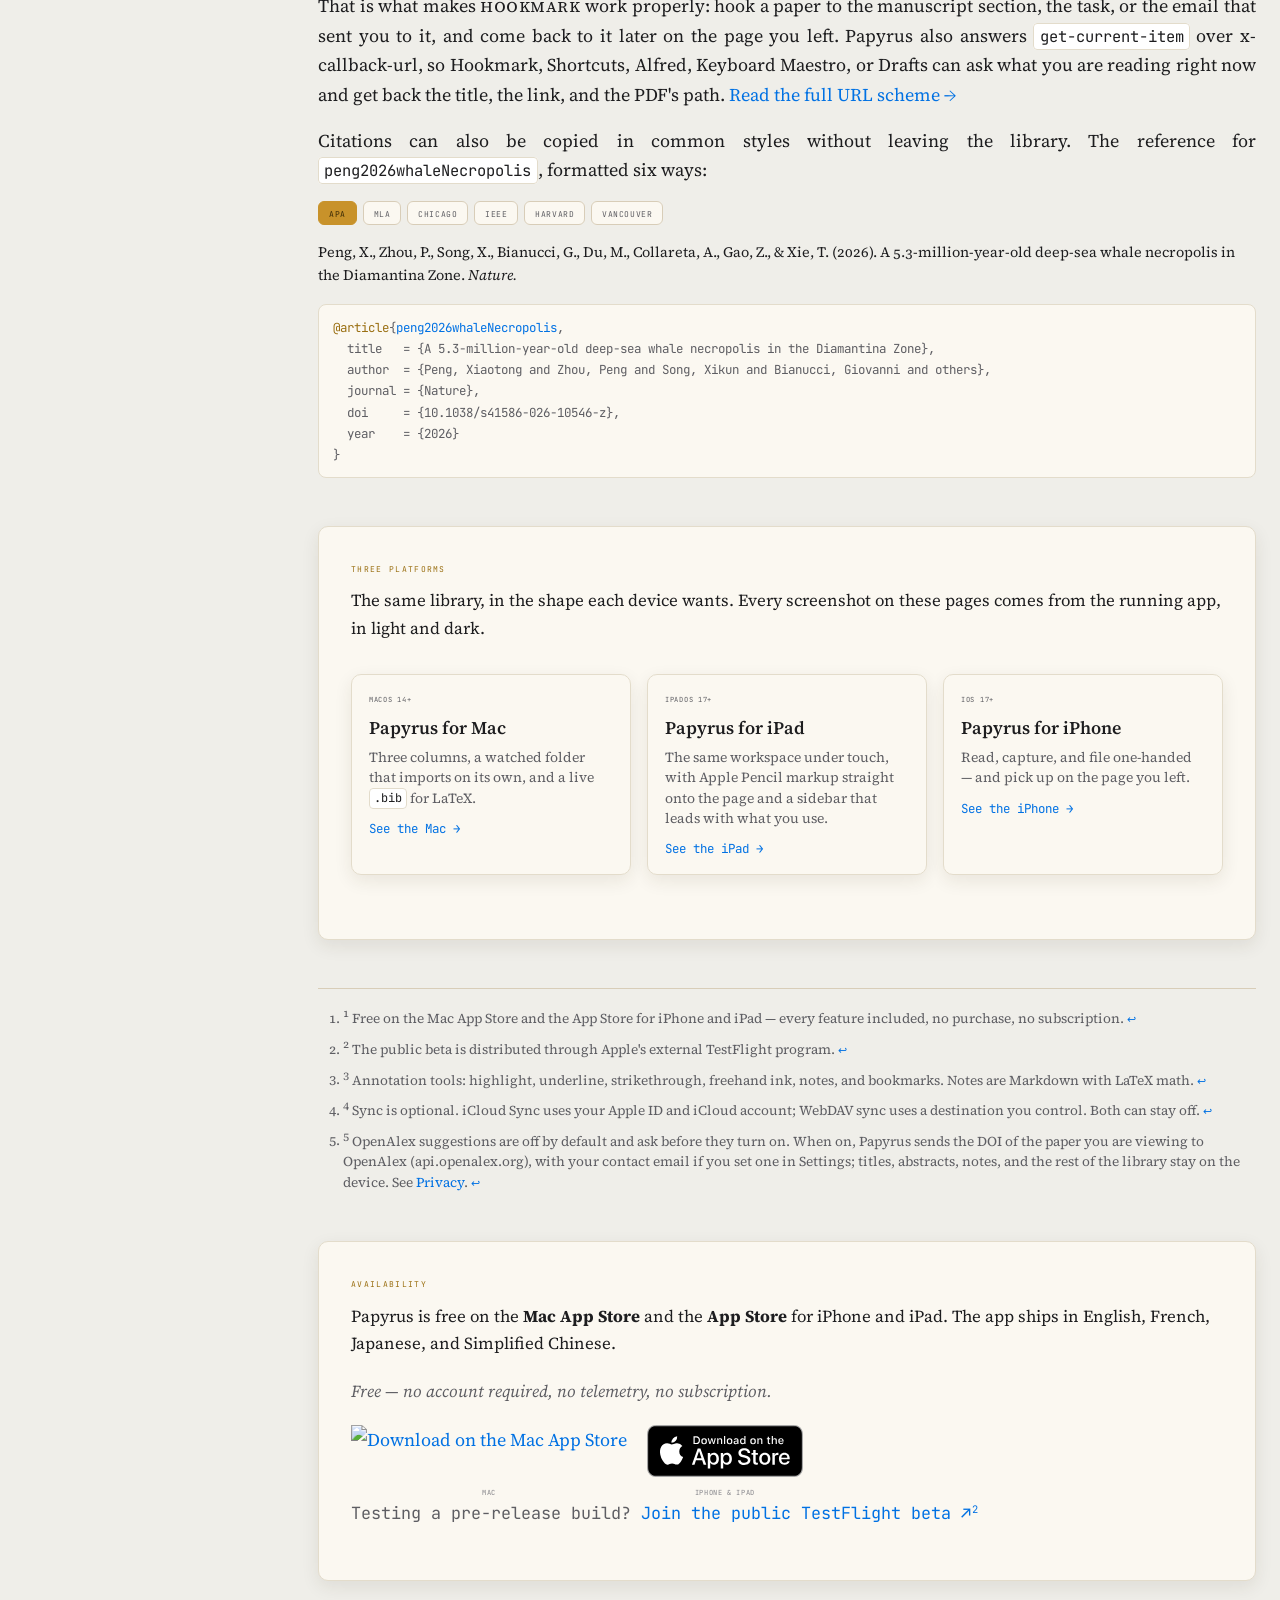
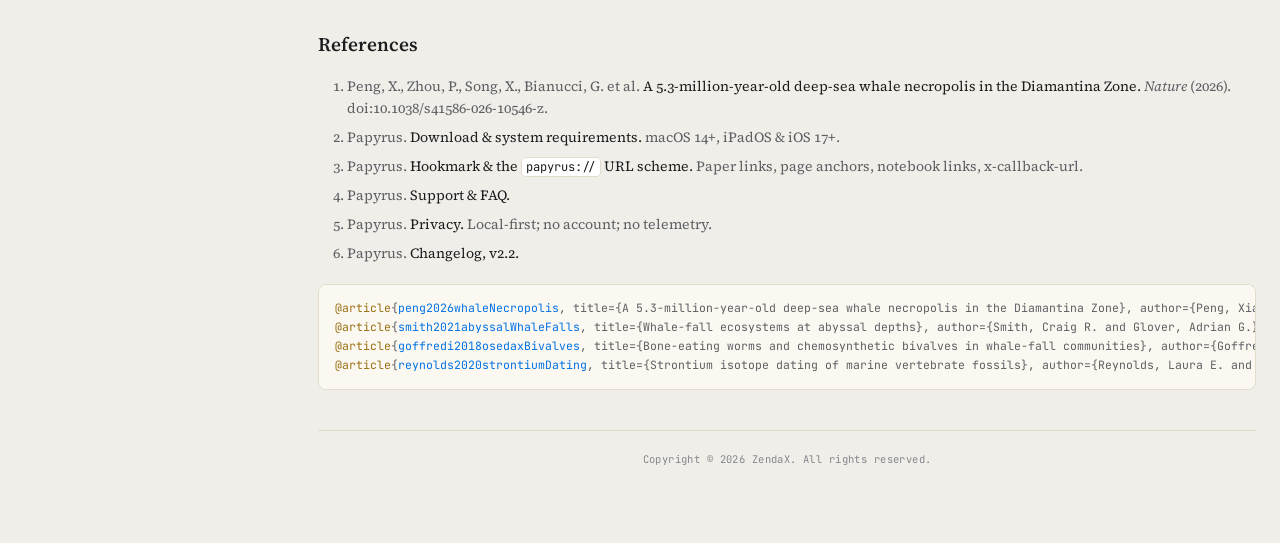
==== commit 71dcb5ae: "Site: 2.2 — on-device Apple Intelligence, Similar Papers, Zotero import - Version 2.2 on every page;" ====
--- a/index.html
+++ b/index.html
@@ -4,7 +4,7 @@
   <meta charset="utf-8">
   <meta name="viewport" content="width=device-width, initial-scale=1">
   <title>Papyrus — a native research workspace for Mac, iPad, and iPhone</title>
-  <meta name="description" content="Papyrus is a free, native, local-first research workspace for Mac, iPad, and iPhone: import papers from Safari or a link, read and annotate PDFs, write Markdown + LaTeX notes, gather notes into notebooks, build project evidence, sync via iCloud or WebDAV, and export BibTeX, RIS, or CSL JSON. No account, no telemetry.">
+  <meta name="description" content="Papyrus is a free, native, local-first research workspace for Mac, iPad, and iPhone: import papers from Safari, a link, or a Zotero or Mendeley library, read and annotate PDFs, find similar papers, get on-device key findings with Apple Intelligence, write Markdown + LaTeX notes, gather notes into notebooks, build project evidence, sync via iCloud or WebDAV, and export BibTeX, RIS, or CSL JSON. No account required, no telemetry.">
   <meta name="theme-color" content="#efeee9">
   <meta property="og:title" content="Papyrus — a research workspace for Mac, iPad, and iPhone">
   <meta property="og:description" content="A local-first workspace for PDFs, notes, notebooks, projects, citations, sync, and export on Mac, iPad, and iPhone.">
@@ -40,8 +40,9 @@
       <a href="#s-reading"><span class="n">3</span>Read &amp; Annotate</a>
       <a href="#s-notebooks"><span class="n">4</span>Notebooks</a>
       <a href="#s-evidence"><span class="n">5</span>Projects &amp; Evidence</a>
-      <a href="#s-method"><span class="n">6</span>Search, Sync &amp; Privacy</a>
-      <a href="#s-export"><span class="n">7</span>Export &amp; Citation</a>
+      <a href="#s-connect"><span class="n">6</span>Similar Papers &amp; Apple Intelligence</a>
+      <a href="#s-method"><span class="n">7</span>Search, Sync &amp; Privacy</a>
+      <a href="#s-export"><span class="n">8</span>Export &amp; Citation</a>
     </nav>
     <nav class="doc-toc doc-toc--secondary" aria-label="Platform pages">
       <div class="toc__head">Platforms</div>
@@ -64,16 +65,16 @@
 
     <div class="titleblock">
       <h1 class="paper-title">Papyrus keeps the whole research workflow beside the paper.</h1>
-      <div class="byline">Native for macOS 14+ (Apple Silicon), iPadOS and iOS 17+</div>
-      <div class="dateline">Version 1.6.3 &nbsp;·&nbsp; free on the App Store<sup class="fnref"><a href="#fn1" id="fnref1">1</a></sup> &nbsp;·&nbsp; <a href="#availability">Availability ↓</a></div>
+      <div class="byline">Native for macOS 14+ (Apple Silicon and Intel), iPadOS and iOS 17+</div>
+      <div class="dateline">Version 2.2 &nbsp;·&nbsp; free on the App Store<sup class="fnref"><a href="#fn1" id="fnref1">1</a></sup> &nbsp;·&nbsp; <a href="#availability">Availability ↓</a></div>
     </div>
 
     <section class="abstract">
       <div class="abstract__label">Abstract</div>
-      <p>Papyrus is a native, local-first workspace for researchers who live with PDFs over time. A paper can enter as a PDF, DOI, arXiv ID, BibTeX or RIS record, or straight from a Safari tab; become a searchable library item with editable metadata; open in a native reader; collect highlights, annotations, and Markdown + LaTeX notes; gather those notes onto themed notebooks without leaving the papers they belong to; join a project with roles and evidence; then leave as BibTeX, RIS, CSL&nbsp;JSON, Markdown, or a project bundle. There is no account, no subscription, and no telemetry. Your library stays on your device unless you turn on iCloud Sync or configure your own WebDAV sync. The interface reads in English, French, Japanese, and Simplified Chinese, and can be set to any of them independently of the system language.</p>
-    </section>
-
-    <div class="keywords"><b>Keywords —</b> PDF library · Safari import · native reader · Markdown notes · Notebooks · Evidence Board · Smart Collections · iCloud / WebDAV sync · BibTeX / RIS / CSL JSON · Four interface languages</div>
+      <p>Papyrus is a native, local-first workspace for researchers who live with PDFs over time. A paper can enter as a PDF, DOI, arXiv ID, BibTeX or RIS record, straight from a Safari tab, or as part of a whole Zotero or Mendeley library; become a searchable library item with editable metadata; open in a native reader; turn up beside the related papers you already own; collect highlights, annotations, and Markdown + LaTeX notes; gather those notes onto themed notebooks without leaving the papers they belong to; join a project with roles and evidence; then leave as BibTeX, RIS, CSL&nbsp;JSON, Markdown, or a project bundle. On a device with Apple Intelligence, Papyrus can also write a paper's key findings on the device, when you ask. No account is required, and there is no subscription and no telemetry. Your library stays on your device unless you turn on iCloud Sync or configure your own WebDAV sync. The interface reads in English, French, Japanese, and Simplified Chinese, and can be set to any of them independently of the system language.</p>
+    </section>
+
+    <div class="keywords"><b>Keywords —</b> PDF library · Safari import · native reader · Markdown notes · Notebooks · Evidence Board · Smart Collections · Zotero / Mendeley import · Similar Papers · On-device Apple Intelligence · iCloud / WebDAV sync · BibTeX / RIS / CSL JSON · Four interface languages</div>
 
     <!-- §1 -->
     <section class="sec" id="s-intro">
@@ -81,7 +82,7 @@
       <p><span class="lead-in">A paper should not fragment into separate tools.</span> The PDF, metadata, reading progress, tags, notes, project role, evidence, and citation key all belong to the same object. Papyrus keeps that object coherent from first import through the final export.</p>
       <p>The example throughout this page follows a single Nature article: <i>A 5.3-million-year-old deep-sea whale necropolis in the Diamantina Zone</i>. The same record appears in the library, opens in the reader, carries Markdown notes, files those notes onto a notebook, supports a project archive, and exports through standard citation formats. The figures here show the Mac; <a href="ipad.html">iPad</a> and <a href="iphone.html">iPhone</a> have pages of their own.</p>
       <div class="workflow-map" aria-label="Papyrus research workflow">
-        <div><span class="workflow-map__k">Capture</span><span>PDF, DOI, arXiv, BibTeX, RIS, Safari</span></div>
+        <div><span class="workflow-map__k">Capture</span><span>PDF, DOI, arXiv, BibTeX, RIS, Safari, Zotero, Mendeley</span></div>
         <div><span class="workflow-map__k">Organize</span><span>Tags, folders, Smart Collections, Projects</span></div>
         <div><span class="workflow-map__k">Read</span><span>PDF pages, figures, highlights, ink</span></div>
         <div><span class="workflow-map__k">Write</span><span>Markdown notes, notebooks, claims, evidence</span></div>
@@ -103,7 +104,8 @@
       <p><span class="lead-in">Scanned papers used to arrive empty.</span> When an opening page carries no extractable text — a photocopied chapter, a raster-only scan — Papyrus reads it with bounded on-device OCR and recovers the title, byline, identifiers, year, and abstract from the image itself. Nothing is uploaded to do it, and OCR-derived fields are marked as such and ranked below publisher metadata, so a reading of the page never outranks a source. An unresolved DOI no longer stops the lookup either: Papyrus falls through to the paper's arXiv, PubMed, or ISBN identifier instead of giving up on the first one that fails.</p>
       <p>A refresh that changes nothing now says <i>why</i>. Already current, no identifier we can look up, offline, a field you locked against a conflicting source — each is reported as itself rather than as a uniform “Metadata Refreshed”, and a run over many papers shows its progress and can be stopped partway.</p>
       <p>Safari can hand papers over directly. The bundled <span class="term">Safari extension</span> captures the paper on the current tab — with its PDF when one is available — or saves any PDF, DOI, or arXiv link from the right-click (Mac) or long-press (iPad) menu. It captures from inside your browser session, so a paper behind a publisher sign-in you already have access to saves too, not just open-access files. The popup shows exactly what was captured and offers folder, tag, and project pickers so a paper lands organized instead of joining an inbox pile.</p>
-      <p>Organization has several layers because research changes shape over time. <span class="term">Tags</span> describe topics. <span class="term">Folders</span> keep stable archives, and a paper can live in more than one. <span class="term">Flags</span> give seven colors you can name yourself, each with its own shape so they stay tellable apart at a glance. <span class="term">Smart Collections</span> stay current as saved filters — several values per rule, matched on Any or All. <span class="term">Projects</span> gather papers for a draft, review, or literature archive without forcing the global library to mirror a manuscript outline.</p>
+      <p><span class="lead-in">A library from Zotero or Mendeley comes across whole.</span> A guide — in the Add menu, the File menu on Mac, and the empty Library — walks through Zotero's <i>Export Library…</i> with its files, then imports the exported folder: each paper arrives with its PDF and its tags, and the PDFs are indexed for search. Everything lands in a <span class="term">From Zotero</span> or <span class="term">From Mendeley</span> folder, so the import is easy to find, check, or remove in one go, and importing the same library again uses the same folder. BibTeX markup — case-protecting braces, escapes, LaTeX accents — is decoded rather than kept, Zotero's child notes come across as notes, and authors read in natural order. A <code>.bib</code> on its own now brings its PDFs along when they can be reached, and says plainly when they can't.</p>
+      <p>Organization has several layers because research changes shape over time. <span class="term">Tags</span> describe topics; past fifteen of them, the sidebar and the Filter menu list the ten you use most, and <span class="term">All Tags</span> opens every one with a search field, sorted by use or by name — so the hundreds of publisher keywords a Zotero library brings no longer bury the few you made. <span class="term">Folders</span> keep stable archives, and a paper can live in more than one. <span class="term">Flags</span> give seven colors you can name yourself, each with its own shape so they stay tellable apart at a glance. <span class="term">Smart Collections</span> stay current as saved filters — several values per rule, matched on Any or All. <span class="term">Projects</span> gather papers for a draft, review, or literature archive without forcing the global library to mirror a manuscript outline.</p>
     </section>
 
     <!-- §3 -->
@@ -185,13 +187,21 @@
     </section>
 
     <!-- §6 -->
+    <section class="sec" id="s-connect">
+      <h2 class="sec__h">Similar Papers &amp; Apple Intelligence</h2>
+      <p><span class="lead-in">Every paper lists its neighbours already in your library.</span> The <span class="term">Similar Papers</span> card ranks related papers on the device and gives the reason for each. Opening one on iPad or Mac shows “‹ Back to” the paper you came from, so a trail of jumps can be walked back one step at a time. Below the local list, Papyrus can also suggest related papers <span class="term">From OpenAlex</span> — off until you turn it on, and then it sends only the paper's DOI.<sup class="fnref"><a href="#fn5" id="fnref5">5</a></sup></p>
+      <p><span class="lead-in">On a device with Apple Intelligence, the model works on the paper, on the device.</span> A <span class="term">Key Findings</span> card after the abstract writes an overview and three to five findings from the paper's own abstract, introduction, and conclusion, streaming in as it writes. <span class="term">Explain Connections</span> says how the papers on a Similar Papers card relate, and <span class="term">Explain Figure</span> in the reader talks through the figure in front of you; both stream too. Each runs only when you ask. In the background, a few papers at a time and never in Low Power Mode, the same model tags papers with the concepts, methods, and datasets they use, which Similar Papers ranks with.</p>
+      <p>All of it runs with Apple's on-device model: the paper's text does not leave the device for these features, and Papyrus has no AI server of its own. It needs a device that supports Apple Intelligence, with Apple Intelligence turned on; the card says why when it is off or still preparing, and stays hidden on devices that cannot run it. A model can misread a paper, and the card says so — treat its findings as a pointer back into the text, not a substitute for it.</p>
+    </section>
+
+    <!-- §7 -->
     <section class="sec" id="s-method">
       <h2 class="sec__h">Search, Sync &amp; Privacy</h2>
       <p><span class="lead-in">A research desk has to be searchable and inspectable.</span> Papyrus indexes titles, metadata, notes, annotations, and extracted PDF text so a phrase can lead back to the paper, page, and context where it was useful. The reading queue keeps active work visible, while filters and Smart Collections surface papers by tag, journal, year range, favorite status, flag, document type, or PDF availability.</p>
-      <p><span class="lead-in">Local-first is the default,</span> not an add-on. Your library, PDFs, notes, annotations, search index, and project evidence live on your device. There is no Papyrus account and no telemetry. Network access is limited to actions you choose, such as metadata lookup or sync. iCloud Sync uses your own iCloud account to keep a library current across Mac, iPad, and iPhone, while WebDAV sync remains available for a server destination you control and dated restore points.<sup class="fnref"><a href="#fn3b" id="fnref3b">4</a></sup></p>
-    </section>
-
-    <!-- §7 -->
+      <p><span class="lead-in">Local-first is the default,</span> not an add-on. Your library, PDFs, notes, annotations, search index, and project evidence live on your device. No account is required, and there is no telemetry. Network access is limited to actions you choose, such as metadata lookup, OpenAlex suggestions, or sync. iCloud Sync uses your own iCloud account to keep a library current across Mac, iPad, and iPhone — edits made on two devices merge field by field, and tags, folders, notebooks, and project papers combine rather than overwrite — while WebDAV sync remains available for a server destination you control and dated restore points.<sup class="fnref"><a href="#fn3b" id="fnref3b">4</a></sup></p>
+    </section>
+
+    <!-- §8 -->
     <section class="sec" id="s-export">
       <h2 class="sec__h">Export &amp; Citation</h2>
       <p><span class="lead-in">The exit path is as important as the import path.</span> A single paper, a notebook, or a whole project can leave as <span class="term">BibTeX</span>, <span class="term">RIS</span>, <span class="term">CSL&nbsp;JSON</span>, <span class="term">Markdown</span>, or a full bundle. Project export can include papers, notes, evidence, citations, and a report that flags missing PDFs, duplicate cite keys, sparse metadata, or unresolved citation problems before you hand work to another tool.</p>
@@ -240,7 +250,7 @@
         <a class="platform-card" href="ipad.html">
           <span class="platform-card__k">iPadOS 17+</span>
           <span class="platform-card__h">Papyrus for iPad</span>
-          <span class="platform-card__d">The same workspace under touch, with Apple Pencil markup straight onto the page.</span>
+          <span class="platform-card__d">The same workspace under touch, with Apple Pencil markup straight onto the page and a sidebar that leads with what you use.</span>
           <span class="platform-card__go">See the iPad →</span>
         </a>
         <a class="platform-card" href="iphone.html">
@@ -259,6 +269,7 @@
         <li id="fn2"><sup>2</sup>&nbsp;The public beta is distributed through Apple's external TestFlight program. <a class="back" href="#fnref2">↩</a></li>
         <li id="fn3"><sup>3</sup>&nbsp;Annotation tools: highlight, underline, strikethrough, freehand ink, notes, and bookmarks. Notes are Markdown with LaTeX math. <a class="back" href="#fnref3">↩</a></li>
         <li id="fn3b"><sup>4</sup>&nbsp;Sync is optional. iCloud Sync uses your Apple ID and iCloud account; WebDAV sync uses a destination you control. Both can stay off. <a class="back" href="#fnref3b">↩</a></li>
+        <li id="fn5"><sup>5</sup>&nbsp;OpenAlex suggestions are off by default and ask before they turn on. When on, Papyrus sends the DOI of the paper you are viewing to OpenAlex (api.openalex.org), with your contact email if you set one in Settings; titles, abstracts, notes, and the rest of the library stay on the device. See <a href="privacy.html#network">Privacy</a>. <a class="back" href="#fnref5">↩</a></li>
       </ol>
     </section>
 
@@ -266,7 +277,7 @@
     <section class="colophon" id="availability">
       <div class="colophon__label">Availability</div>
       <p>Papyrus is free on the <b>Mac App Store</b> and the <b>App Store</b> for iPhone and iPad. The app ships in English, French, Japanese, and Simplified Chinese.</p>
-      <p class="imprint">Free — no account, no telemetry, no subscription.</p>
+      <p class="imprint">Free — no account required, no telemetry, no subscription.</p>
       <div class="store-row">
         <a class="store-badge" href="https://apps.apple.com/us/app/papyrus-papers/id6766133716?mt=12&amp;uo=4" target="_blank" rel="noopener" aria-label="Download Papyrus on the Mac App Store">
           <img class="app-store-badge__black" src="assets/app-store-badge-black.svg" alt="Download on the Mac App Store">
@@ -291,7 +302,7 @@
         <li>Papyrus. <a href="url-scheme.html">Hookmark &amp; the <code>papyrus://</code> URL scheme.</a> Paper links, page anchors, notebook links, x-callback-url.</li>
         <li>Papyrus. <a href="support.html">Support &amp; FAQ.</a></li>
         <li>Papyrus. <a href="privacy.html">Privacy.</a> Local-first; no account; no telemetry.</li>
-        <li>Papyrus. <a href="https://github.com/zendax673/papyrus-release/blob/main/CHANGELOG.md" target="_blank" rel="noopener">Changelog, v1.6.3.</a></li>
+        <li>Papyrus. <a href="https://github.com/zendax673/papyrus-release/blob/main/CHANGELOG.md" target="_blank" rel="noopener">Changelog, v2.2.</a></li>
       </ol>
       <pre class="bibblock" id="bibblock"><span class="tk">@article</span>{<span class="ky">peng2026whaleNecropolis</span>, title={A 5.3-million-year-old deep-sea whale necropolis in the Diamantina Zone}, author={Peng, Xiaotong and Zhou, Peng and Song, Xikun and Bianucci, Giovanni and others}, journal={Nature}, doi={10.1038/s41586-026-10546-z}, year={2026}}
 <span class="tk">@article</span>{<span class="ky">smith2021abyssalWhaleFalls</span>, title={Whale-fall ecosystems at abyssal depths}, author={Smith, Craig R. and Glover, Adrian G.}, journal={Annual Review of Marine Science}, year={2021}}
@@ -310,7 +321,7 @@
 (function(){
   // Running-head section + TOC current + ledger "cited" as you pass each section
   var secs = [].slice.call(document.querySelectorAll('.sec'));
-  var names = {'s-intro':'1 · One Library','s-library':'2 · Capture & Organize','s-reading':'3 · Read & Annotate','s-notebooks':'4 · Notebooks','s-evidence':'5 · Projects & Evidence','s-method':'6 · Search, Sync & Privacy','s-export':'7 · Export & Citation'};
+  var names = {'s-intro':'1 · One Library','s-library':'2 · Capture & Organize','s-reading':'3 · Read & Annotate','s-notebooks':'4 · Notebooks','s-evidence':'5 · Projects & Evidence','s-connect':'6 · Similar Papers & Apple Intelligence','s-method':'7 · Search, Sync & Privacy','s-export':'8 · Export & Citation'};
   var runSec = document.getElementById('runSec');
   var tocLinks = [].slice.call(document.querySelectorAll('.toc a'));
   if ('IntersectionObserver' in window){
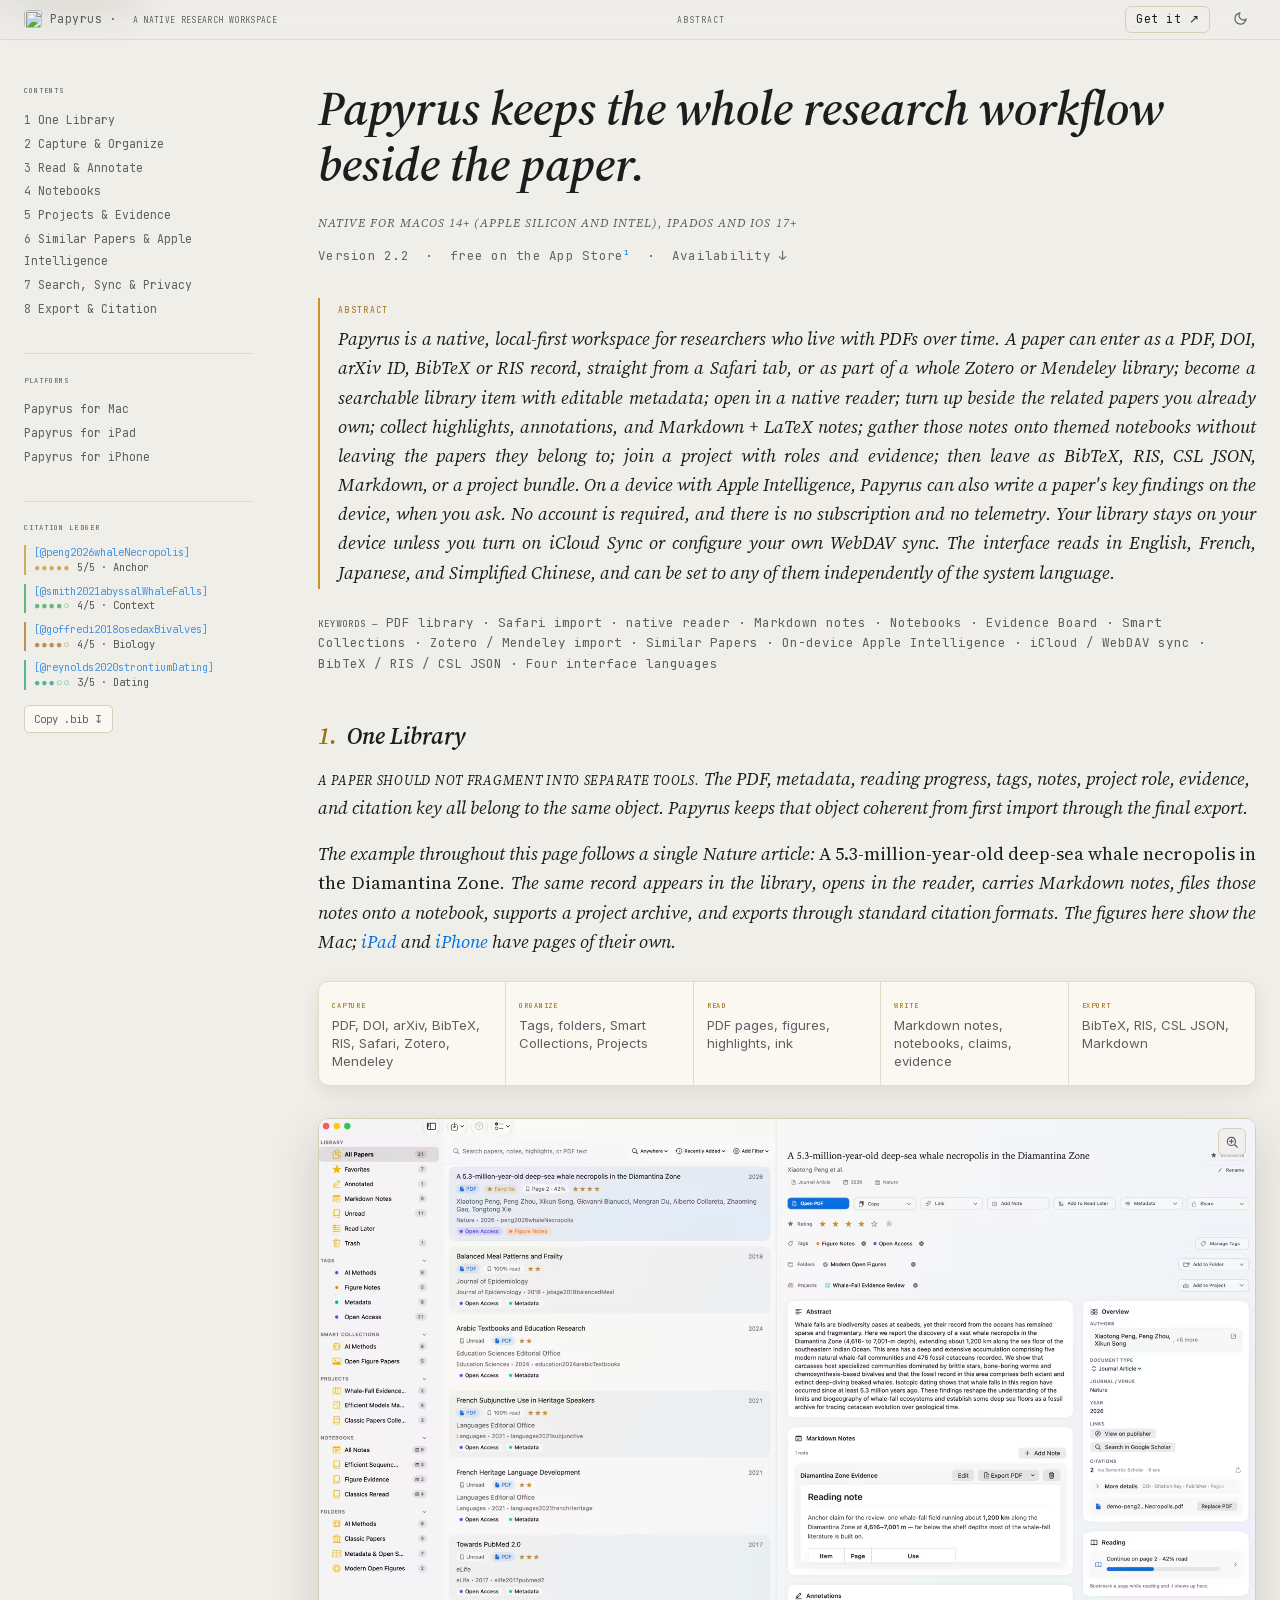
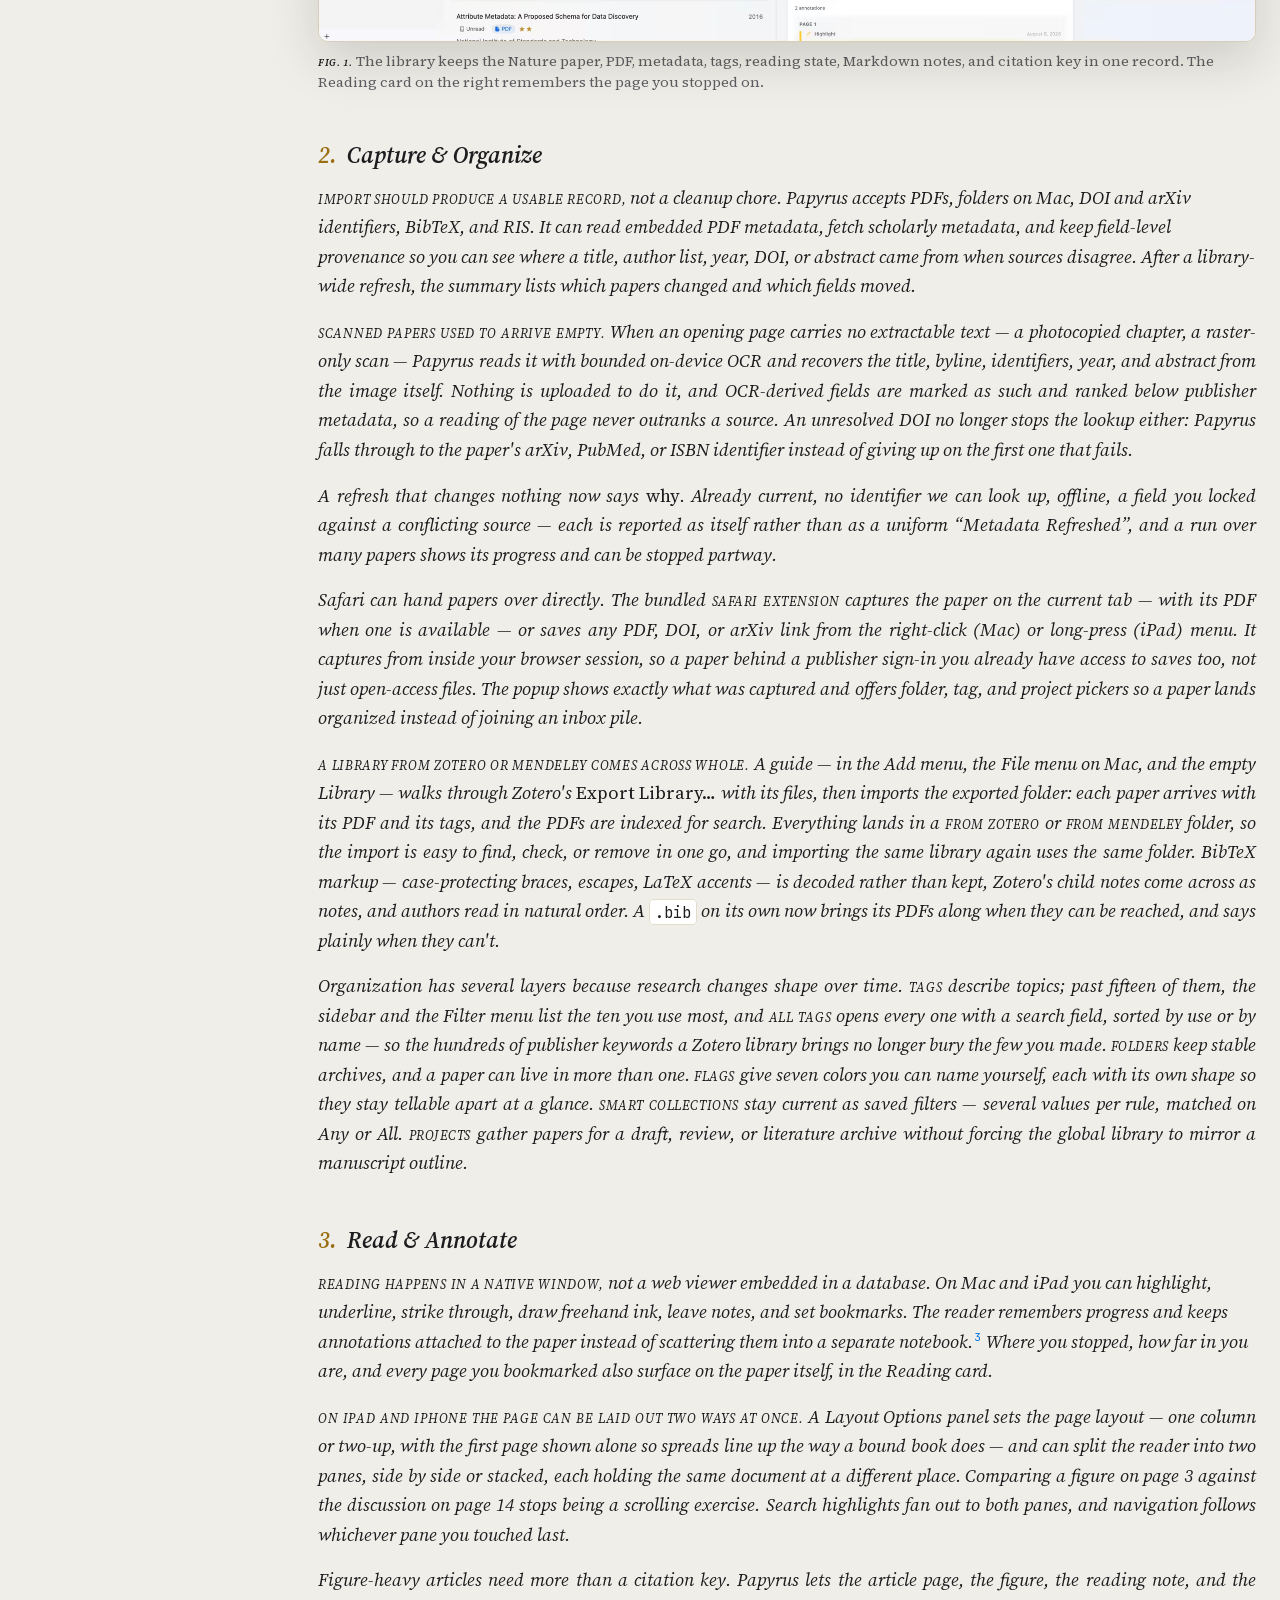
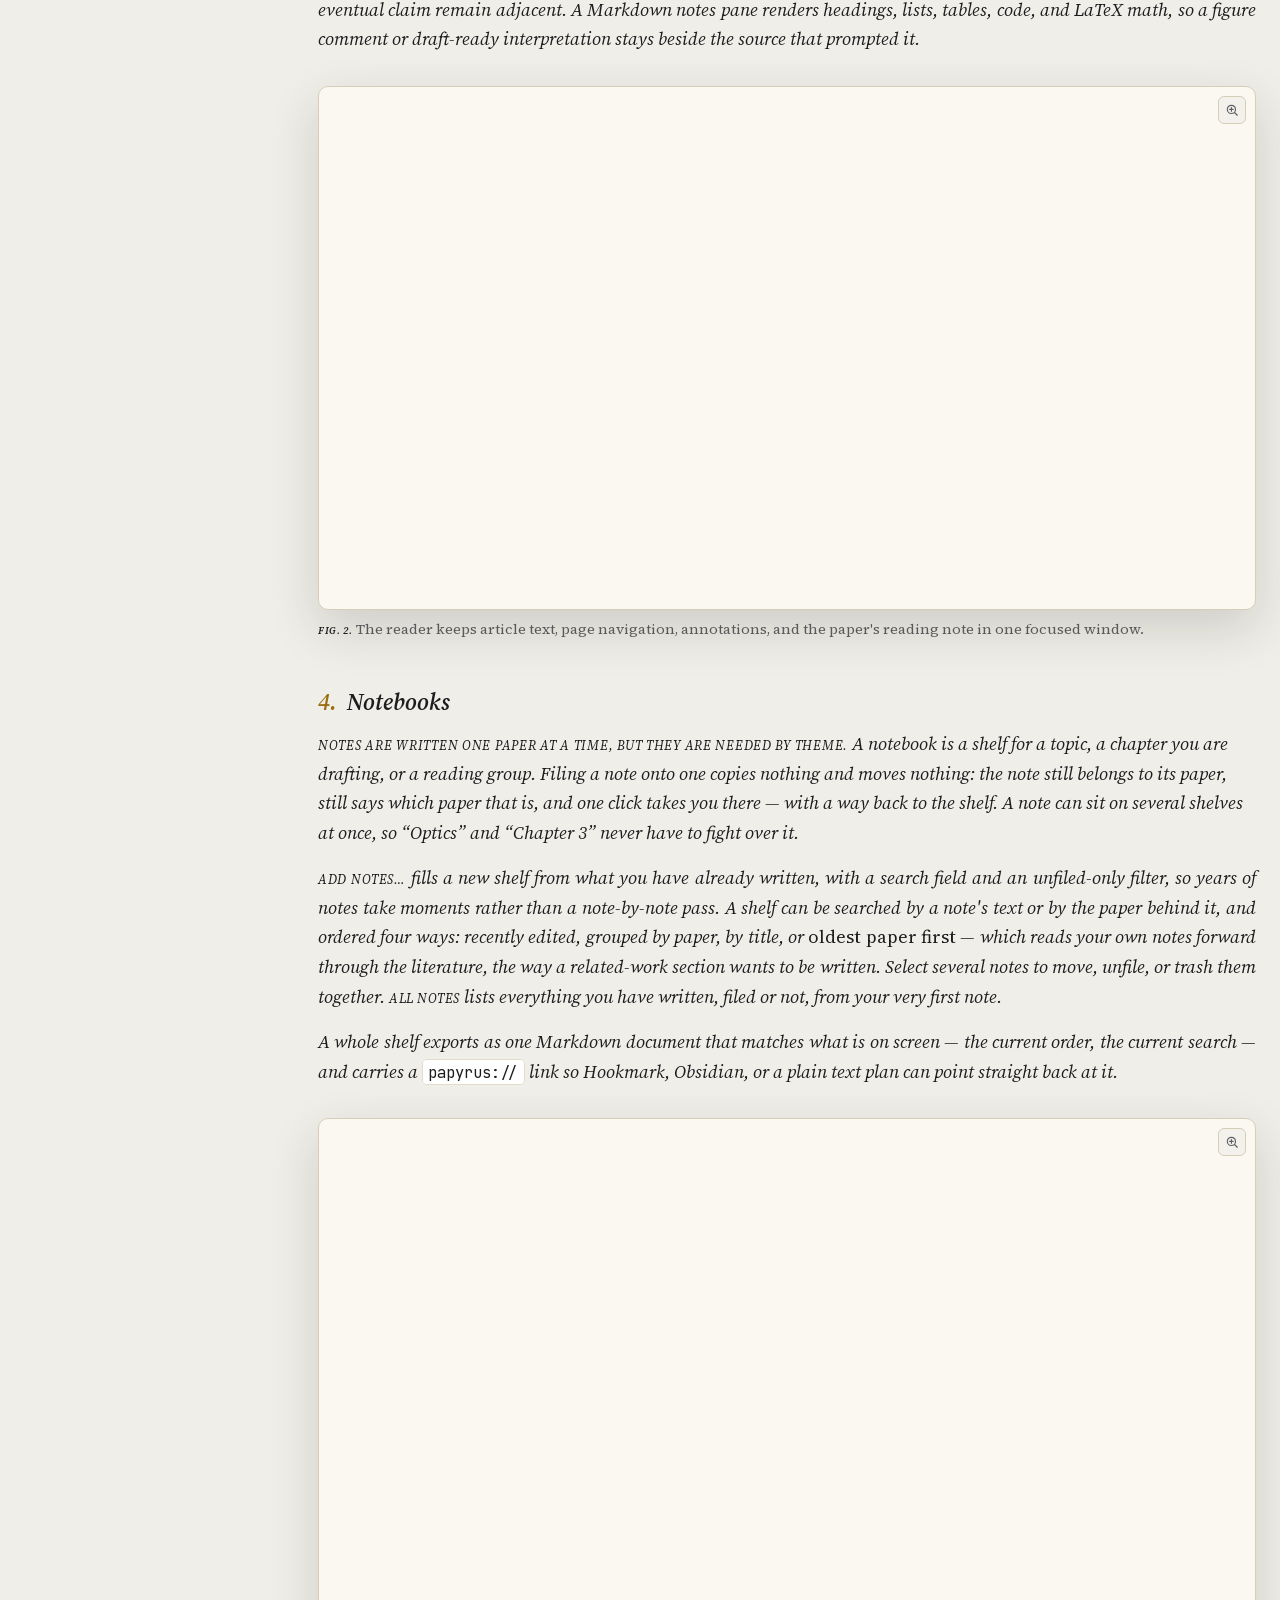
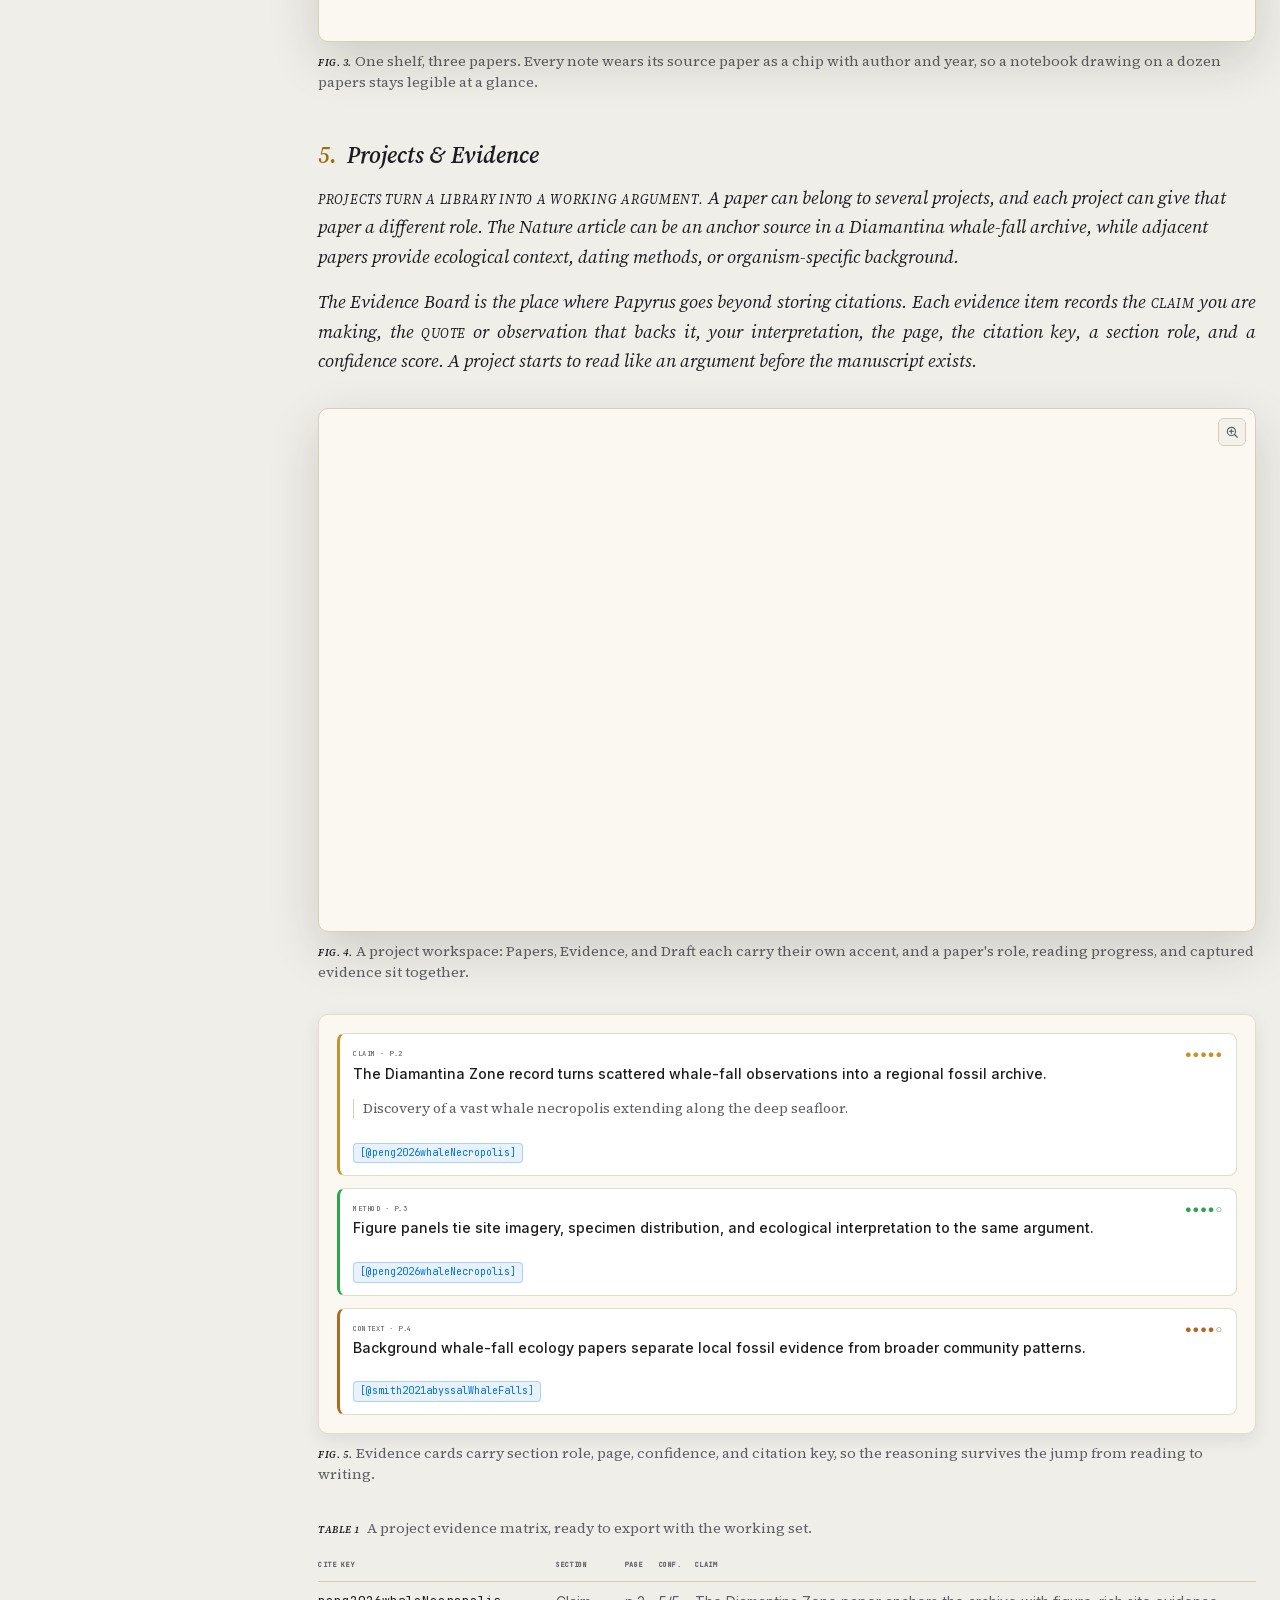
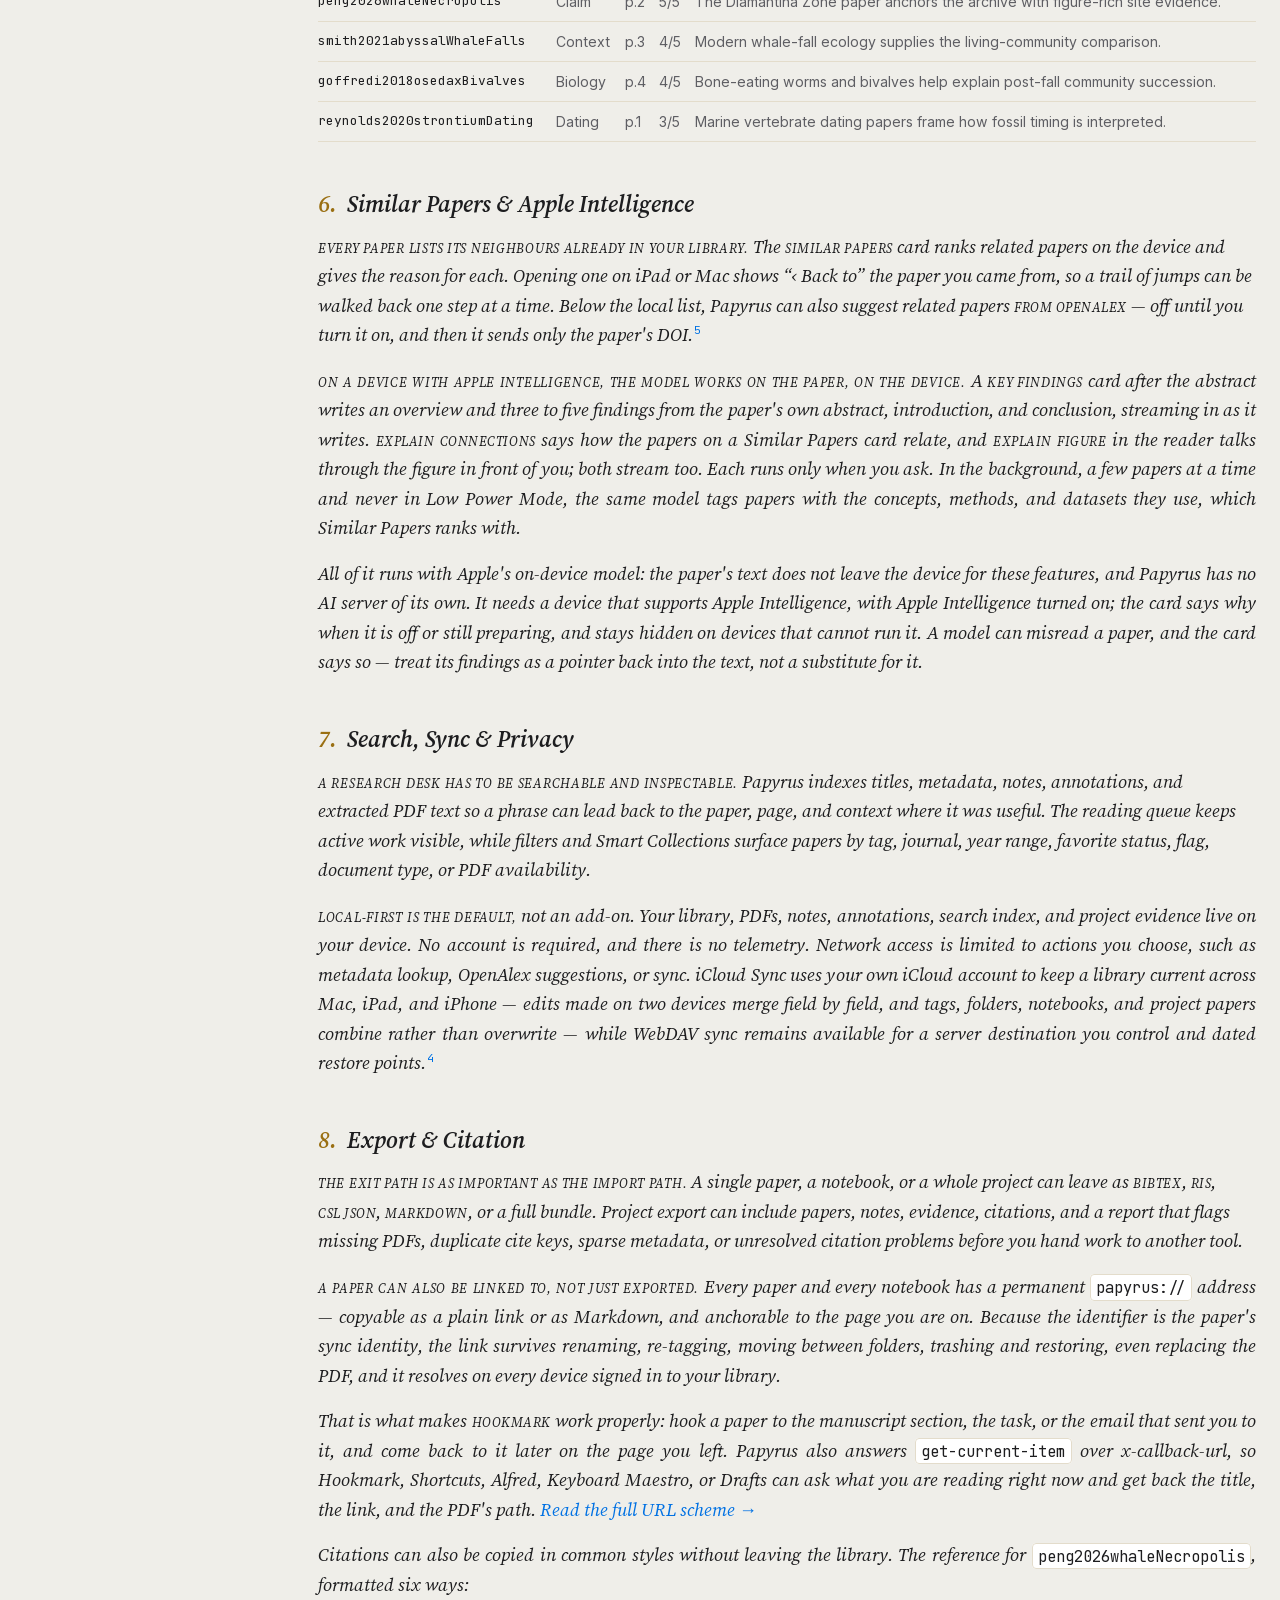
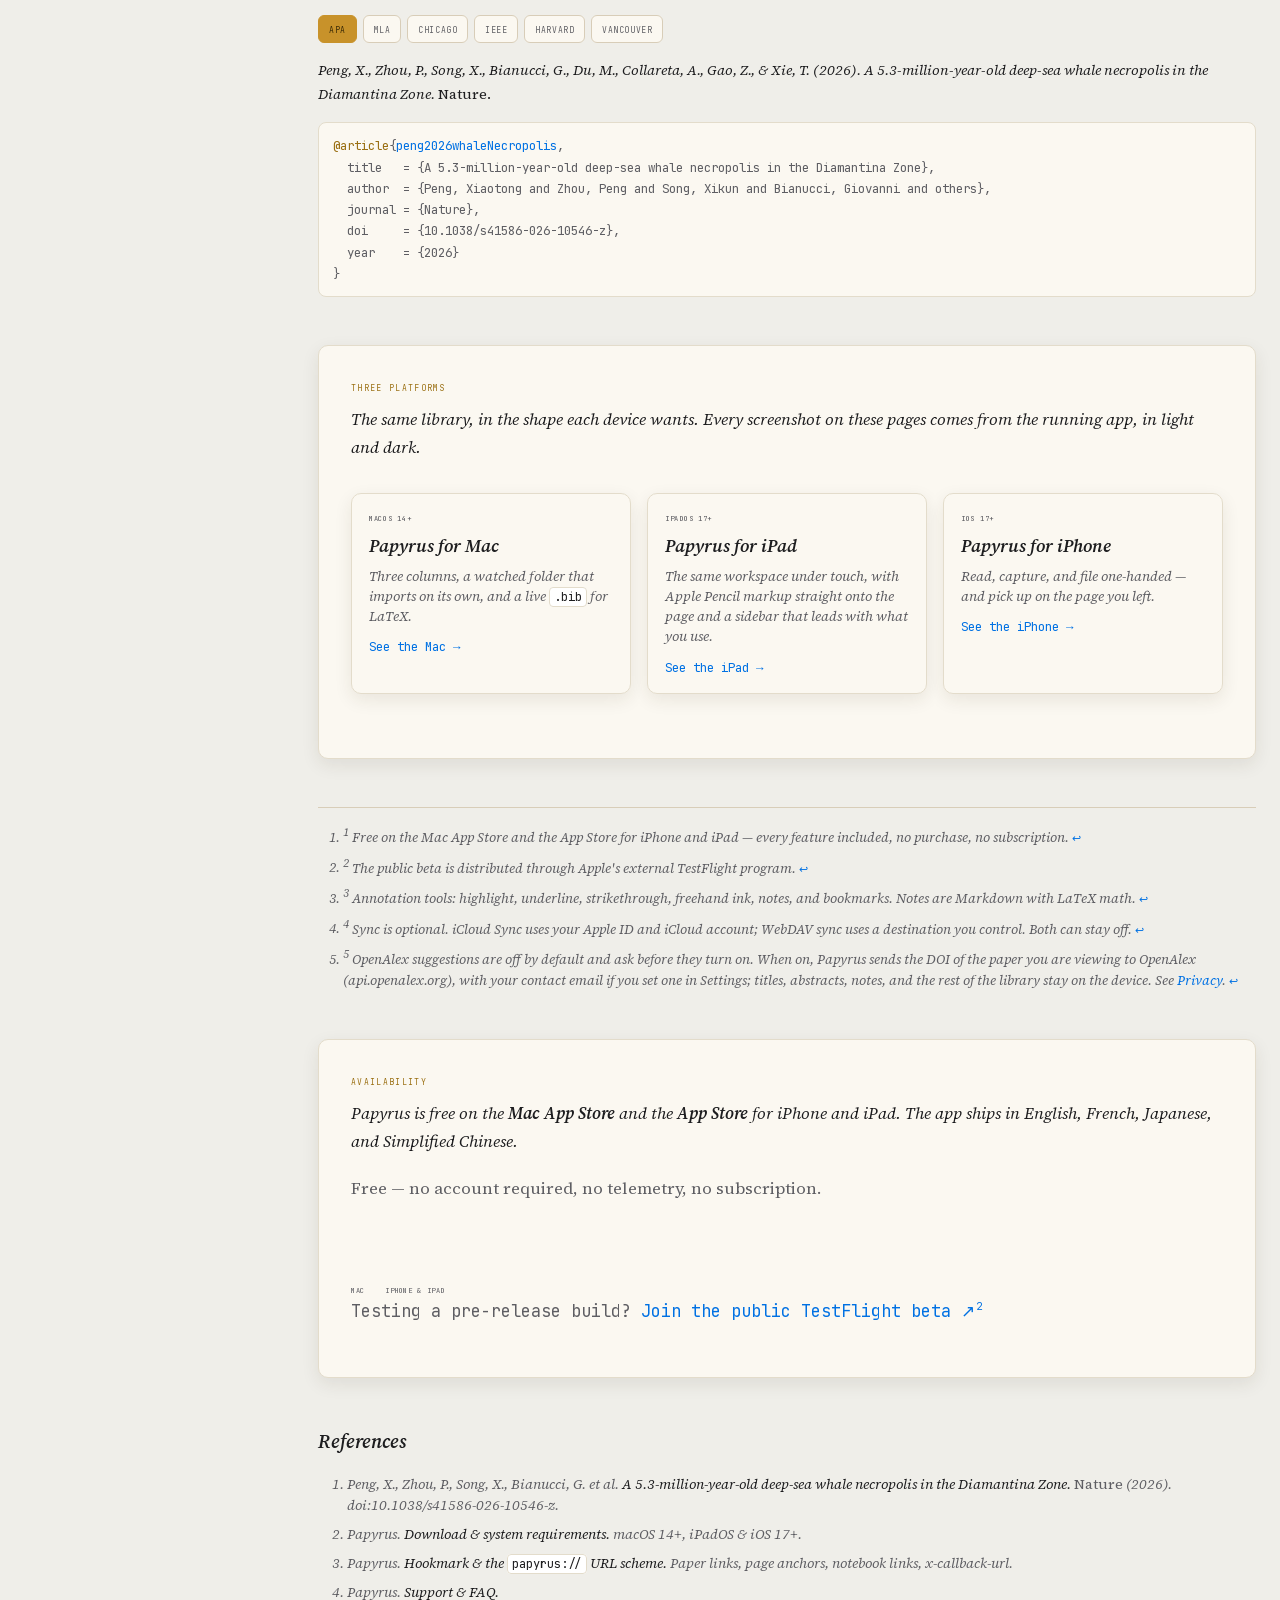
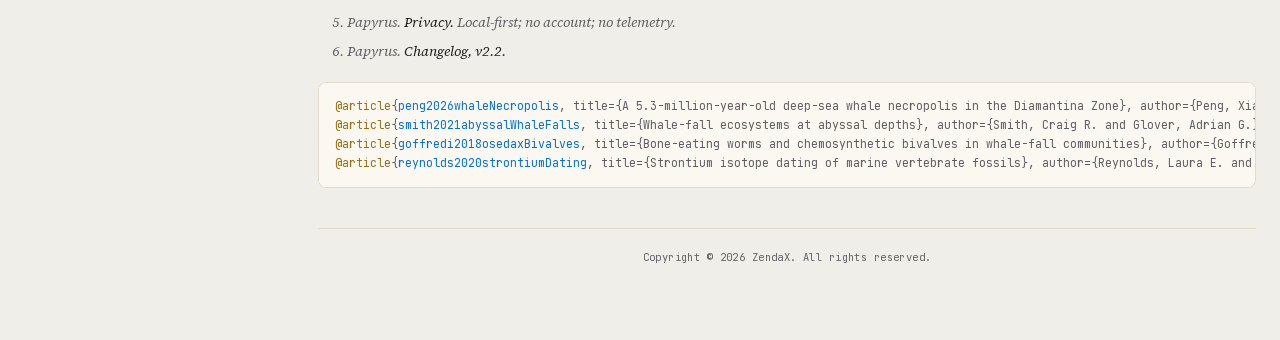
==== commit fdbaeccb: "Site: faster images, self-hosted fonts, accessible lightbox and theme - Screenshots: one <picture> p" ====
--- a/index.html
+++ b/index.html
@@ -3,18 +3,35 @@
 <head>
   <meta charset="utf-8">
   <meta name="viewport" content="width=device-width, initial-scale=1">
+  <meta http-equiv="Content-Security-Policy" content="default-src 'self'; script-src 'self' 'sha256-Gi++w1ISsgEhNur8ndN3uKKrCL/vSGjTBYJ+EKb2GxM='; style-src 'self'; style-src-attr 'unsafe-inline'; img-src 'self' data:; font-src 'self'; connect-src 'none'; object-src 'none'; base-uri 'none'; form-action 'self'; upgrade-insecure-requests">
+  <meta name="referrer" content="strict-origin-when-cross-origin">
+  <meta name="color-scheme" content="light dark">
+  <script>try{var t=localStorage.getItem('pp-theme');if(t==='light'||t==='dark'){document.documentElement.setAttribute('data-theme',t);document.querySelector('meta[name="color-scheme"]').content=t;}}catch(e){}document.documentElement.classList.add('js');</script>
   <title>Papyrus — a native research workspace for Mac, iPad, and iPhone</title>
   <meta name="description" content="Papyrus is a free, native, local-first research workspace for Mac, iPad, and iPhone: import papers from Safari, a link, or a Zotero or Mendeley library, read and annotate PDFs, find similar papers, get on-device key findings with Apple Intelligence, write Markdown + LaTeX notes, gather notes into notebooks, build project evidence, sync via iCloud or WebDAV, and export BibTeX, RIS, or CSL JSON. No account required, no telemetry.">
   <meta name="theme-color" content="#efeee9">
   <meta property="og:title" content="Papyrus — a research workspace for Mac, iPad, and iPhone">
   <meta property="og:description" content="A local-first workspace for PDFs, notes, notebooks, projects, citations, sync, and export on Mac, iPad, and iPhone.">
   <meta property="og:type" content="website">
+  <link rel="canonical" href="https://zendax673.github.io/papyrus-release/">
+  <meta property="og:url" content="https://zendax673.github.io/papyrus-release/">
+  <meta property="og:site_name" content="Papyrus">
+  <meta property="og:image" content="https://zendax673.github.io/papyrus-release/assets/og-image.jpg">
+  <meta property="og:image:width" content="1200">
+  <meta property="og:image:height" content="630">
+  <meta property="og:image:alt" content="The Papyrus library window on Mac, with a Nature paper selected.">
+  <meta name="twitter:card" content="summary_large_image">
+  <meta name="apple-itunes-app" content="app-id=6766133716">
   <link rel="icon" href="assets/icon.svg" type="image/svg+xml">
-  <link rel="preconnect" href="https://fonts.gstatic.com" crossorigin>
+  <link rel="icon" href="assets/favicon-32.png" type="image/png" sizes="32x32">
+  <link rel="apple-touch-icon" href="assets/apple-touch-icon.png">
+  <link rel="preload" href="assets/fonts/source-serif-4-latin.woff2" as="font" type="font/woff2" crossorigin>
+  <link rel="stylesheet" href="assets/tokens.css">
   <link rel="stylesheet" href="assets/styles.css">
+  <script type="application/ld+json">{"@context": "https://schema.org", "@type": "SoftwareApplication", "name": "Papyrus", "description": "A native, local-first research workspace for Mac, iPad, and iPhone: PDF library, reader, Markdown notes, notebooks, project evidence, sync, and BibTeX / RIS / CSL JSON export.", "applicationCategory": "EducationalApplication", "operatingSystem": "macOS 14, iPadOS 17, iOS 17", "softwareVersion": "2.2", "url": "https://zendax673.github.io/papyrus-release/", "downloadUrl": "https://apps.apple.com/app/id6766133716", "image": "https://zendax673.github.io/papyrus-release/assets/og-image.jpg", "offers": {"@type": "Offer", "price": "0", "priceCurrency": "USD"}, "inLanguage": ["en", "fr", "ja", "zh-Hans"]}</script>
 </head>
 <body>
-<script>(function(){var t=localStorage.getItem('pp-theme');if(t)document.documentElement.setAttribute('data-theme',t);document.documentElement.classList.add('js');})();</script>
+<a class="skip-link" href="#content">Skip to content</a>
 
 <!-- ===== Running-head rail (replaces the nav bar) ===== -->
 <header class="runhead">
@@ -22,9 +39,9 @@
   <span class="runhead__sec" id="runSec">Abstract</span>
   <span class="runhead__right">
     <a class="runhead__get" href="#availability">Get it ↗</a>
-    <button class="runhead__theme" id="themeToggle" aria-label="Toggle light or dark">
-      <svg class="icon-moon" viewBox="0 0 24 24" fill="none" stroke="currentColor" stroke-width="2" stroke-linecap="round" stroke-linejoin="round"><path d="M21 12.79A9 9 0 1 1 11.21 3 7 7 0 0 0 21 12.79z"/></svg>
-      <svg class="icon-sun" viewBox="0 0 24 24" fill="none" stroke="currentColor" stroke-width="2" stroke-linecap="round" stroke-linejoin="round"><circle cx="12" cy="12" r="4"/><path d="M12 2v2M12 20v2M4.93 4.93l1.41 1.41M17.66 17.66l1.41 1.41M2 12h2M20 12h2M4.93 19.07l1.41-1.41M17.66 6.34l1.41-1.41"/></svg>
+    <button class="runhead__theme" id="themeToggle" type="button">
+      <span class="icon-moon"><svg class="icon-moon" viewBox="0 0 24 24" fill="none" stroke="currentColor" stroke-width="2" stroke-linecap="round" stroke-linejoin="round"><path d="M21 12.79A9 9 0 1 1 11.21 3 7 7 0 0 0 21 12.79z"/></svg><span class="sr-only">Switch to dark theme</span></span>
+      <span class="icon-sun"><svg class="icon-sun" viewBox="0 0 24 24" fill="none" stroke="currentColor" stroke-width="2" stroke-linecap="round" stroke-linejoin="round"><circle cx="12" cy="12" r="4"/><path d="M12 2v2M12 20v2M4.93 4.93l1.41 1.41M17.66 17.66l1.41 1.41M2 12h2M20 12h2M4.93 19.07l1.41-1.41M17.66 6.34l1.41-1.41"/></svg><span class="sr-only">Switch to light theme</span></span>
     </button>
   </span>
 </header>
@@ -57,6 +74,7 @@
       <div class="ledger-margin__item" data-key="goffredi2018osedaxBivalves" style="--pp-sec:var(--pp-limitation)"><span class="k">[@goffredi2018osedaxBivalves]</span><span class="pips">●●●●○</span> 4/5 · Biology</div>
       <div class="ledger-margin__item" data-key="reynolds2020strontiumDating" style="--pp-sec:var(--pp-future)"><span class="k">[@reynolds2020strontiumDating]</span><span class="pips">●●●○○</span> 3/5 · Dating</div>
       <button class="ledger-margin__copy" id="copyBib" type="button">Copy .bib ↧</button>
+      <span class="ledger-margin__status" id="copyStatus" role="status"></span>
     </div>
   </aside>
 
@@ -64,7 +82,7 @@
   <article class="paper__body">
 
     <div class="titleblock">
-      <h1 class="paper-title">Papyrus keeps the whole research workflow beside the paper.</h1>
+      <h1 id="content" tabindex="-1" class="paper-title">Papyrus keeps the whole research workflow beside the paper.</h1>
       <div class="byline">Native for macOS 14+ (Apple Silicon and Intel), iPadOS and iOS 17+</div>
       <div class="dateline">Version 2.2 &nbsp;·&nbsp; free on the App Store<sup class="fnref"><a href="#fn1" id="fnref1">1</a></sup> &nbsp;·&nbsp; <a href="#availability">Availability ↓</a></div>
     </div>
@@ -90,8 +108,12 @@
       </div>
       <figure class="plate">
         <div class="shot">
-          <img class="screenshot screenshot--light" width="1800" height="1004" src="assets/app-captures/mac/library-light.jpg?v=20260808b" alt="Papyrus on Mac showing the Nature whale necropolis paper selected in the library with its abstract, Markdown notes, overview metadata, and a Reading card.">
-          <img class="screenshot screenshot--dark" width="1800" height="1004" src="assets/app-captures/mac/library-dark.jpg?v=20260808b" alt="" aria-hidden="true">
+          <picture>
+            <source data-scheme="dark" media="(prefers-color-scheme: dark)" type="image/avif" srcset="assets/app-captures/mac/library-dark-900.avif 900w, assets/app-captures/mac/library-dark.avif 1800w" sizes="(max-width: 900px) calc(100vw - 48px), 1040px">
+            <source data-scheme="dark" media="(prefers-color-scheme: dark)" srcset="assets/app-captures/mac/library-dark-900.jpg 900w, assets/app-captures/mac/library-dark.jpg 1800w" sizes="(max-width: 900px) calc(100vw - 48px), 1040px">
+            <source type="image/avif" srcset="assets/app-captures/mac/library-light-900.avif 900w, assets/app-captures/mac/library-light.avif 1800w" sizes="(max-width: 900px) calc(100vw - 48px), 1040px">
+            <img class="screenshot" src="assets/app-captures/mac/library-light.jpg" srcset="assets/app-captures/mac/library-light-900.jpg 900w, assets/app-captures/mac/library-light.jpg 1800w" sizes="(max-width: 900px) calc(100vw - 48px), 1040px" width="1800" height="1004" fetchpriority="high" decoding="async" alt="Papyrus on Mac showing the Nature whale necropolis paper selected in the library with its abstract, Markdown notes, overview metadata, and a Reading card.">
+          </picture>
         </div>
         <figcaption><b>Fig. 1.</b> The library keeps the Nature paper, PDF, metadata, tags, reading state, Markdown notes, and citation key in one record. The Reading card on the right remembers the page you stopped on.</figcaption>
       </figure>
@@ -116,8 +138,12 @@
       <p>Figure-heavy articles need more than a citation key. Papyrus lets the article page, the figure, the reading note, and the eventual claim remain adjacent. A Markdown notes pane renders headings, lists, tables, code, and LaTeX math, so a figure comment or draft-ready interpretation stays beside the source that prompted it.</p>
       <figure class="plate">
         <div class="shot">
-          <img class="screenshot screenshot--light" width="1800" height="1004" src="assets/app-captures/mac/reader-light.jpg?v=20260808b" alt="Mac PDF reader showing the first page of the Nature whale necropolis article with a highlight and the rendered reading note in the inspector.">
-          <img class="screenshot screenshot--dark" width="1800" height="1004" src="assets/app-captures/mac/reader-dark.jpg?v=20260808b" alt="" aria-hidden="true">
+          <picture>
+            <source data-scheme="dark" media="(prefers-color-scheme: dark)" type="image/avif" srcset="assets/app-captures/mac/reader-dark-900.avif 900w, assets/app-captures/mac/reader-dark.avif 1800w" sizes="(max-width: 900px) calc(100vw - 48px), 1040px">
+            <source data-scheme="dark" media="(prefers-color-scheme: dark)" srcset="assets/app-captures/mac/reader-dark-900.jpg 900w, assets/app-captures/mac/reader-dark.jpg 1800w" sizes="(max-width: 900px) calc(100vw - 48px), 1040px">
+            <source type="image/avif" srcset="assets/app-captures/mac/reader-light-900.avif 900w, assets/app-captures/mac/reader-light.avif 1800w" sizes="(max-width: 900px) calc(100vw - 48px), 1040px">
+            <img class="screenshot" src="assets/app-captures/mac/reader-light.jpg" srcset="assets/app-captures/mac/reader-light-900.jpg 900w, assets/app-captures/mac/reader-light.jpg 1800w" sizes="(max-width: 900px) calc(100vw - 48px), 1040px" width="1800" height="1004" loading="lazy" decoding="async" alt="Mac PDF reader showing the first page of the Nature whale necropolis article with a highlight and the rendered reading note in the inspector.">
+          </picture>
         </div>
         <figcaption><b>Fig. 2.</b> The reader keeps article text, page navigation, annotations, and the paper's reading note in one focused window.</figcaption>
       </figure>
@@ -131,8 +157,12 @@
       <p>A whole shelf exports as one Markdown document that matches what is on screen — the current order, the current search — and carries a <code>papyrus://</code> link so Hookmark, Obsidian, or a plain text plan can point straight back at it.</p>
       <figure class="plate">
         <div class="shot">
-          <img class="screenshot screenshot--light" width="1800" height="1004" src="assets/app-captures/mac/notebook-light.jpg?v=20260808b" alt="Papyrus on Mac showing the Efficient Sequence Models notebook: three notes drawn from three different papers, each carrying its source paper as a chip.">
-          <img class="screenshot screenshot--dark" width="1800" height="1004" src="assets/app-captures/mac/notebook-dark.jpg?v=20260808b" alt="" aria-hidden="true">
+          <picture>
+            <source data-scheme="dark" media="(prefers-color-scheme: dark)" type="image/avif" srcset="assets/app-captures/mac/notebook-dark-900.avif 900w, assets/app-captures/mac/notebook-dark.avif 1800w" sizes="(max-width: 900px) calc(100vw - 48px), 1040px">
+            <source data-scheme="dark" media="(prefers-color-scheme: dark)" srcset="assets/app-captures/mac/notebook-dark-900.jpg 900w, assets/app-captures/mac/notebook-dark.jpg 1800w" sizes="(max-width: 900px) calc(100vw - 48px), 1040px">
+            <source type="image/avif" srcset="assets/app-captures/mac/notebook-light-900.avif 900w, assets/app-captures/mac/notebook-light.avif 1800w" sizes="(max-width: 900px) calc(100vw - 48px), 1040px">
+            <img class="screenshot" src="assets/app-captures/mac/notebook-light.jpg" srcset="assets/app-captures/mac/notebook-light-900.jpg 900w, assets/app-captures/mac/notebook-light.jpg 1800w" sizes="(max-width: 900px) calc(100vw - 48px), 1040px" width="1800" height="1004" loading="lazy" decoding="async" alt="Papyrus on Mac showing the Efficient Sequence Models notebook: three notes drawn from three different papers, each carrying its source paper as a chip.">
+          </picture>
         </div>
         <figcaption><b>Fig. 3.</b> One shelf, three papers. Every note wears its source paper as a chip with author and year, so a notebook drawing on a dozen papers stays legible at a glance.</figcaption>
       </figure>
@@ -145,8 +175,12 @@
       <p>The Evidence Board is the place where Papyrus goes beyond storing citations. Each evidence item records the <span class="term">claim</span> you are making, the <span class="term">quote</span> or observation that backs it, your interpretation, the page, the citation key, a section role, and a confidence score. A project starts to read like an argument before the manuscript exists.</p>
       <figure class="plate">
         <div class="shot">
-          <img class="screenshot screenshot--light" width="1800" height="1004" src="assets/app-captures/mac/project-light.jpg?v=20260808b" alt="The Whale-Fall Evidence Review project on Mac, with its Papers, Evidence, and Draft tabs and a paper's project role, reading progress, and captured evidence.">
-          <img class="screenshot screenshot--dark" width="1800" height="1004" src="assets/app-captures/mac/project-dark.jpg?v=20260808b" alt="" aria-hidden="true">
+          <picture>
+            <source data-scheme="dark" media="(prefers-color-scheme: dark)" type="image/avif" srcset="assets/app-captures/mac/project-dark-900.avif 900w, assets/app-captures/mac/project-dark.avif 1800w" sizes="(max-width: 900px) calc(100vw - 48px), 1040px">
+            <source data-scheme="dark" media="(prefers-color-scheme: dark)" srcset="assets/app-captures/mac/project-dark-900.jpg 900w, assets/app-captures/mac/project-dark.jpg 1800w" sizes="(max-width: 900px) calc(100vw - 48px), 1040px">
+            <source type="image/avif" srcset="assets/app-captures/mac/project-light-900.avif 900w, assets/app-captures/mac/project-light.avif 1800w" sizes="(max-width: 900px) calc(100vw - 48px), 1040px">
+            <img class="screenshot" src="assets/app-captures/mac/project-light.jpg" srcset="assets/app-captures/mac/project-light-900.jpg 900w, assets/app-captures/mac/project-light.jpg 1800w" sizes="(max-width: 900px) calc(100vw - 48px), 1040px" width="1800" height="1004" loading="lazy" decoding="async" alt="The Whale-Fall Evidence Review project on Mac, with its Papers, Evidence, and Draft tabs and a paper's project role, reading progress, and captured evidence.">
+          </picture>
         </div>
         <figcaption><b>Fig. 4.</b> A project workspace: Papers, Evidence, and Draft each carry their own accent, and a paper's role, reading progress, and captured evidence sit together.</figcaption>
       </figure>
@@ -209,12 +243,12 @@
       <p>That is what makes <span class="term">Hookmark</span> work properly: hook a paper to the manuscript section, the task, or the email that sent you to it, and come back to it later on the page you left. Papyrus also answers <code>get-current-item</code> over x-callback-url, so Hookmark, Shortcuts, Alfred, Keyboard Maestro, or Drafts can ask what you are reading right now and get back the title, the link, and the PDF's path. <a href="url-scheme.html">Read the full URL scheme →</a></p>
       <p>Citations can also be copied in common styles without leaving the library. The reference for <code>peng2026whaleNecropolis</code>, formatted six ways:</p>
       <div class="stamps" role="group" aria-label="Citation style">
-        <button data-style="apa" class="is-active">APA</button>
-        <button data-style="mla">MLA</button>
-        <button data-style="chicago">Chicago</button>
-        <button data-style="ieee">IEEE</button>
-        <button data-style="harvard">Harvard</button>
-        <button data-style="vancouver">Vancouver</button>
+        <button type="button" aria-pressed="true" data-style="apa" class="is-active">APA</button>
+        <button type="button" aria-pressed="false" data-style="mla">MLA</button>
+        <button type="button" aria-pressed="false" data-style="chicago">Chicago</button>
+        <button type="button" aria-pressed="false" data-style="ieee">IEEE</button>
+        <button type="button" aria-pressed="false" data-style="harvard">Harvard</button>
+        <button type="button" aria-pressed="false" data-style="vancouver">Vancouver</button>
       </div>
       <div class="cite-render">
         <p class="cite-line" id="citeLine">Peng, X., Zhou, P., Song, X., Bianucci, G., Du, M., Collareta, A., Gao, Z., &amp; Xie, T. (2026). A 5.3-million-year-old deep-sea whale necropolis in the Diamantina Zone. <i>Nature.</i></p>
@@ -280,13 +314,13 @@
       <p class="imprint">Free — no account required, no telemetry, no subscription.</p>
       <div class="store-row">
         <a class="store-badge" href="https://apps.apple.com/us/app/papyrus-papers/id6766133716?mt=12&amp;uo=4" target="_blank" rel="noopener" aria-label="Download Papyrus on the Mac App Store">
-          <img class="app-store-badge__black" src="assets/app-store-badge-black.svg" alt="Download on the Mac App Store">
-          <img class="app-store-badge__white" src="assets/app-store-badge-white.svg" alt="" aria-hidden="true">
+          <img class="app-store-badge__black" loading="lazy" src="assets/app-store-badge-black.svg" alt="Download on the Mac App Store">
+          <img class="app-store-badge__white" loading="lazy" src="assets/app-store-badge-white.svg" alt="" aria-hidden="true">
           <span class="badge-note">Mac</span>
         </a>
         <a class="store-badge" href="https://apps.apple.com/app/id6766133716" target="_blank" rel="noopener" aria-label="Download Papyrus for iPhone and iPad on the App Store">
-          <img class="app-store-badge__black" src="assets/badge-appstore-black.svg" alt="Download on the App Store">
-          <img class="app-store-badge__white" src="assets/badge-appstore-white.svg" alt="" aria-hidden="true">
+          <img class="app-store-badge__black" loading="lazy" src="assets/badge-appstore-black.svg" alt="Download on the App Store">
+          <img class="app-store-badge__white" loading="lazy" src="assets/badge-appstore-white.svg" alt="" aria-hidden="true">
           <span class="badge-note">iPhone &amp; iPad</span>
         </a>
       </div>
@@ -314,60 +348,9 @@
   </article>
 </main>
 
-<div class="lightbox" aria-hidden="true"><button class="lightbox__close" aria-label="Close"><svg viewBox="0 0 24 24" fill="none" stroke="currentColor" stroke-width="2" stroke-linecap="round"><path d="M18 6L6 18M6 6l12 12"/></svg></button><img alt=""></div>
+<dialog class="lightbox" id="lightbox" closedby="any" aria-label="Enlarged screenshot"><form method="dialog"><button class="lightbox__close" aria-label="Close"><svg viewBox="0 0 24 24" fill="none" stroke="currentColor" stroke-width="2" stroke-linecap="round"><path d="M18 6L6 18M6 6l12 12"/></svg></button></form><img alt=""></dialog>
 
 <script src="assets/site.js"></script>
-<script>
-(function(){
-  // Running-head section + TOC current + ledger "cited" as you pass each section
-  var secs = [].slice.call(document.querySelectorAll('.sec'));
-  var names = {'s-intro':'1 · One Library','s-library':'2 · Capture & Organize','s-reading':'3 · Read & Annotate','s-notebooks':'4 · Notebooks','s-evidence':'5 · Projects & Evidence','s-connect':'6 · Similar Papers & Apple Intelligence','s-method':'7 · Search, Sync & Privacy','s-export':'8 · Export & Citation'};
-  var runSec = document.getElementById('runSec');
-  var tocLinks = [].slice.call(document.querySelectorAll('.toc a'));
-  if ('IntersectionObserver' in window){
-    var io = new IntersectionObserver(function(es){
-      es.forEach(function(e){
-        if (e.isIntersecting){
-          var id = e.target.id;
-          runSec.textContent = names[id] || 'Abstract';
-          tocLinks.forEach(function(a){ a.classList.toggle('is-current', a.getAttribute('href') === '#'+id); });
-        }
-      });
-    }, { rootMargin: '-45% 0px -50% 0px' });
-    secs.forEach(function(s){ io.observe(s); });
-    // ledger fills in as each cited section enters
-    var keyBySec = { 's-evidence': ['peng2026whaleNecropolis','smith2021abyssalWhaleFalls','goffredi2018osedaxBivalves','reynolds2020strontiumDating'] };
-    var io2 = new IntersectionObserver(function(es){
-      es.forEach(function(e){ if (e.isIntersecting){ (keyBySec[e.target.id]||[]).forEach(function(k){ var el = document.querySelector('.ledger-margin__item[data-key="'+k+'"]'); if (el) el.classList.add('is-cited'); }); } });
-    }, { rootMargin: '0px 0px -30% 0px' });
-    secs.forEach(function(s){ io2.observe(s); });
-  } else { document.querySelectorAll('.ledger-margin__item').forEach(function(el){ el.classList.add('is-cited'); }); }
-
-  // Citation style stamps
-  var CITES = {
-    apa: 'Peng, X., Zhou, P., Song, X., Bianucci, G., Du, M., Collareta, A., Gao, Z., &amp; Xie, T. (2026). A 5.3-million-year-old deep-sea whale necropolis in the Diamantina Zone. <i>Nature.</i>',
-    mla: 'Peng, Xiaotong, et al. “A 5.3-Million-Year-Old Deep-Sea Whale Necropolis in the Diamantina Zone.” <i>Nature,</i> 2026.',
-    chicago: 'Peng, Xiaotong, et al. “A 5.3-Million-Year-Old Deep-Sea Whale Necropolis in the Diamantina Zone.” <i>Nature</i> (2026).',
-    ieee: 'X. Peng et al., “A 5.3-million-year-old deep-sea whale necropolis in the Diamantina Zone,” <i>Nature,</i> 2026.',
-    harvard: 'Peng, X. et al. (2026) ‘A 5.3-million-year-old deep-sea whale necropolis in the Diamantina Zone’, <i>Nature.</i>',
-    vancouver: 'Peng X, Zhou P, Song X, Bianucci G, Du M, Collareta A, et al. A 5.3-million-year-old deep-sea whale necropolis in the Diamantina Zone. Nature. 2026.'
-  };
-  var line = document.getElementById('citeLine');
-  document.querySelectorAll('.stamps button').forEach(function(b){
-    b.addEventListener('click', function(){
-      document.querySelectorAll('.stamps button').forEach(function(x){ x.classList.remove('is-active'); });
-      b.classList.add('is-active');
-      line.innerHTML = CITES[b.dataset.style];
-    });
-  });
-
-  // Copy .bib
-  var copyBtn = document.getElementById('copyBib');
-  if (copyBtn) copyBtn.addEventListener('click', function(){
-    var txt = document.getElementById('bibblock').innerText;
-    navigator.clipboard && navigator.clipboard.writeText(txt).then(function(){ var o = copyBtn.textContent; copyBtn.textContent = 'Copied ✓'; setTimeout(function(){ copyBtn.textContent = o; }, 1400); });
-  });
-})();
-</script>
+<script src="assets/index.js"></script>
 </body>
 </html>
--- a/assets/tokens.css
+++ b/assets/tokens.css
@@ -0,0 +1,216 @@
+/* ============================================================
+   Papyrus — "Evidence Desk" Design Tokens
+   A warm, tactile research-desk identity built around the app's
+   real Evidence Board (claim-cards → threaded citation drawer).
+   Deliberately divergent from the cloned generic-Apple-minimal look:
+   parchment surface (not white), serif display (not sans), mono
+   citation ornament, no radial glow.
+
+   Theme model: light is the :root default. Dark applies when the OS
+   prefers dark (unless the user forced light) OR when [data-theme="dark"]
+   is set by the in-page toggle. Forced light via [data-theme="light"].
+   ============================================================ */
+
+/* ---------- Self-hosted fonts (latin subset, variable; OFL — see fonts/) ---------- */
+@font-face { font-family: "Source Serif 4"; font-style: normal; font-weight: 400 600; font-display: swap;
+  src: url("fonts/source-serif-4-latin.woff2") format("woff2"); }
+@font-face { font-family: "Source Serif 4"; font-style: italic; font-weight: 400 600; font-display: swap;
+  src: url("fonts/source-serif-4-italic-latin.woff2") format("woff2"); }
+@font-face { font-family: "Inter"; font-style: normal; font-weight: 400 600; font-display: swap;
+  src: url("fonts/inter-latin.woff2") format("woff2"); }
+@font-face { font-family: "JetBrains Mono"; font-style: normal; font-weight: 400 500; font-display: swap;
+  src: url("fonts/jetbrains-mono-latin.woff2") format("woff2"); }
+
+:root {
+  /* Native UI (scrollbars, canvas, controls) follows the theme. */
+  color-scheme: light dark;
+  /* ---------- Surface: "the desk" (light) ---------- */
+  --pp-desk:         #EFEEE9;  /* page canvas — warm paper stock      */
+  --pp-desk-sunk:    #E7E4DB;  /* recessed wells (citation drawer)    */
+  --pp-card:         #FBF8F1;  /* claim-card / panel paper            */
+  --pp-card-raised:  #FFFFFF;  /* hover / active rows                 */
+  --pp-ink:          #1D1D1F;  /* primary text  (≈14:1 on card)       */
+  --pp-ink-2:        #5E5E63;  /* secondary text                      */
+  --pp-ink-3:        #646469;  /* captions / meta (≥4.5:1 on desk/card) */
+  --pp-hairline:     #E3DCCB;  /* card rules, dividers                */
+  --pp-hairline-2:   #D8CDB8;  /* stronger rule                       */
+
+  /* ---------- Brand accents (UNCHANGED from the app) ---------- */
+  --pp-gold:         #C8922A;  /* primary accent — claim / pins       */
+  --pp-gold-hover:   #D4A23A;
+  --pp-gold-deep:    #9A6F12;  /* gold text on cream (AA-safe)        */
+  --pp-blue:         #0071E3;  /* citation chips + links ONLY         */
+  --pp-blue-deep:    #005BBF;
+
+  /* ---------- Seven-section spectrum == ProjectEvidenceSection ---------- */
+  --pp-claim:        #C8922A;  /* Claim         */
+  --pp-related:      #5E6470;  /* Related Work  */
+  --pp-method:       #2DA44E;  /* Method        */
+  --pp-result:       #0071E3;  /* Result        */
+  --pp-limitation:   #B06A1F;  /* Limitation    */
+  --pp-future:       #1D9E75;  /* Future Work   */
+  --pp-rebuttal:     #D1453B;  /* Rebuttal      */
+
+  /* ---------- Threads + semantic ---------- */
+  --pp-thread:       rgba(200, 146, 42, 0.42);  /* connective leader lines */
+  --pp-success:      #2DA44E;
+  --pp-danger:       #D1453B;
+
+  /* ---------- Ledger (the dark "board summary" strip) ---------- */
+  --pp-ledger-bg:    #1B1A17;
+  --pp-ledger-card:  #232220;
+  --pp-ledger-ink:   #F2ECDD;
+  --pp-ledger-ink-2: #B4AC97;
+  --pp-ledger-hair:  #34322B;
+
+  /* ---------- Typography (the three-way split) ---------- */
+  --pp-serif: "Source Serif 4", "Iowan Old Style", "Source Serif Pro", Georgia, "Times New Roman", serif;
+  --pp-sans:  "Inter", -apple-system, BlinkMacSystemFont, "SF Pro Text", system-ui, "Helvetica Neue", Arial, sans-serif;
+  --pp-mono:  "JetBrains Mono", "IBM Plex Mono", "SF Mono", ui-monospace, Menlo, Monaco, monospace;
+
+  /* serif = argument/voice · sans = interface · mono = evidence/data */
+
+  --pp-fs-display:   clamp(2.6rem, 5.2vw, 4rem);   /* hero serif headline 42–64px */
+  --pp-fs-h2:        clamp(1.9rem, 3.4vw, 2.6rem);  /* section serif title 30–42px */
+  --pp-fs-h3:        1.3125rem;  /* 21px card / feature heading */
+  --pp-fs-h4:        1.0625rem;  /* 17px */
+  --pp-fs-lead:      1.1875rem;  /* 19px hero standfirst */
+  --pp-fs-body:      1rem;       /* 16px */
+  --pp-fs-sm:        0.9375rem;  /* 15px */
+  --pp-fs-xs:        0.8125rem;  /* 13px */
+  --pp-fs-xxs:       0.6875rem;  /* 11px — mono eyebrows / keys */
+
+  --pp-lh-display:   1.1;
+  --pp-lh-tight:     1.3;
+  --pp-lh-body:      1.6;
+
+  --pp-track-tight:  -0.01em;
+  --pp-track-mono:   0.04em;   /* mono labels */
+  --pp-track-eyebrow:0.14em;   /* small-caps-style eyebrows */
+
+  --pp-w-regular:    400;
+  --pp-w-medium:     500;
+  --pp-w-semibold:   600;
+
+  /* ---------- Spacing ---------- */
+  --pp-s1: 4px;  --pp-s2: 8px;  --pp-s3: 12px; --pp-s4: 16px;
+  --pp-s5: 20px; --pp-s6: 24px; --pp-s8: 32px; --pp-s10: 40px;
+  --pp-s12: 48px; --pp-s14: 56px; --pp-s16: 64px; --pp-s20: 80px; --pp-s24: 96px;
+
+  /* ---------- Layout ---------- */
+  --pp-w-page:   1120px;
+  --pp-w-narrow: 760px;
+  --pp-w-text:   640px;   /* reading measure for serif body */
+  --pp-gutter:   24px;
+
+  /* ---------- Radii (cards are gently rounded, not pill-soft) ---------- */
+  --pp-r-sm:  6px;
+  --pp-r-md:  10px;
+  --pp-r-lg:  14px;
+  --pp-r-pill: 980px;
+
+  /* ---------- Shadows (single-direction, warm, soft — never glow) ---------- */
+  --pp-shadow-card:  0 6px 18px rgba(60, 46, 18, 0.09);
+  --pp-shadow-card-hv: 0 12px 30px rgba(60, 46, 18, 0.14);
+  --pp-shadow-plate: 0 18px 50px rgba(40, 30, 10, 0.16);
+  --pp-shadow-pin:   0 1px 2px rgba(0, 0, 0, 0.28);
+
+  /* ---------- Motion ---------- */
+  --pp-ease:  cubic-bezier(0.25, 0.46, 0.45, 0.94);
+  --pp-dur:   0.3s;
+  --pp-dur-fast: 0.15s;
+
+  /* ---------- Translucent nav ---------- */
+  --pp-nav-bg:   rgba(239, 238, 233, 0.78);
+  --pp-nav-blur: saturate(160%) blur(18px);
+}
+
+/* ---------- Dark = "oxidized manuscript" ---------- */
+:root[data-theme="dark"],
+.pp-dark-vars {
+  color-scheme: dark;
+  --pp-desk:         #1C1C1E;  /* warm charcoal desk, never pure black */
+  --pp-desk-sunk:    #161617;
+  --pp-card:         #252528;  /* card paper stays WARM, never gray    */
+  --pp-card-raised:  #2C2C2E;
+  --pp-ink:          #F5EFE2;  /* warm paper-text                      */
+  --pp-ink-2:        #C5C0B6;
+  --pp-ink-3:        #97917F;
+  --pp-hairline:     #38383B;
+  --pp-hairline-2:   #44444A;
+
+  --pp-gold:         #E8C987;  /* ember — gold survives on dark        */
+  --pp-gold-hover:   #F0D69A;
+  --pp-gold-deep:    #E8C987;
+  --pp-blue:         #4C9AFF;
+  --pp-blue-deep:    #6E9BC4;
+
+  --pp-claim:        #E8C987;
+  --pp-related:      #8A909C;
+  --pp-method:       #4FBE6E;
+  --pp-result:       #4C9AFF;
+  --pp-limitation:   #D89A4F;
+  --pp-future:       #4FBE9A;
+  --pp-rebuttal:     #E8736B;
+
+  --pp-thread:       rgba(232, 201, 135, 0.50);
+  --pp-success:      #4FBE6E;
+  --pp-danger:       #E8736B;
+
+  /* ledger inverts only slightly — it is already dark in light mode */
+  --pp-ledger-bg:    #131211;
+  --pp-ledger-card:  #1E1D1B;
+  --pp-ledger-ink:   #F2ECDD;
+  --pp-ledger-ink-2: #ABA48F;
+  --pp-ledger-hair:  #2C2A24;
+
+  --pp-nav-bg:   rgba(28, 28, 30, 0.74);
+  --pp-shadow-card:  0 8px 22px rgba(0, 0, 0, 0.45);
+  --pp-shadow-card-hv: 0 14px 34px rgba(0, 0, 0, 0.55);
+  --pp-shadow-plate: 0 20px 56px rgba(0, 0, 0, 0.6);
+}
+
+/* Follow the OS when the user has NOT forced a theme via the toggle. */
+@media (prefers-color-scheme: dark) {
+  :root:not([data-theme="light"]) {
+    --pp-desk:         #1C1C1E;
+    --pp-desk-sunk:    #161617;
+    --pp-card:         #252528;
+    --pp-card-raised:  #2C2C2E;
+    --pp-ink:          #F5EFE2;
+    --pp-ink-2:        #C5C0B6;
+    --pp-ink-3:        #97917F;
+    --pp-hairline:     #38383B;
+    --pp-hairline-2:   #44444A;
+    --pp-gold:         #E8C987;
+    --pp-gold-hover:   #F0D69A;
+    --pp-gold-deep:    #E8C987;
+    --pp-blue:         #4C9AFF;
+    --pp-blue-deep:    #6E9BC4;
+    --pp-claim:        #E8C987;
+    --pp-related:      #8A909C;
+    --pp-method:       #4FBE6E;
+    --pp-result:       #4C9AFF;
+    --pp-limitation:   #D89A4F;
+    --pp-future:       #4FBE9A;
+    --pp-rebuttal:     #E8736B;
+    --pp-thread:       rgba(232, 201, 135, 0.50);
+    --pp-success:      #4FBE6E;
+    --pp-danger:       #E8736B;
+    --pp-ledger-bg:    #131211;
+    --pp-ledger-card:  #1E1D1B;
+    --pp-ledger-ink:   #F2ECDD;
+    --pp-ledger-ink-2: #ABA48F;
+    --pp-ledger-hair:  #2C2A24;
+    --pp-nav-bg:       rgba(28, 28, 30, 0.74);
+    --pp-shadow-card:  0 8px 22px rgba(0, 0, 0, 0.45);
+    --pp-shadow-card-hv: 0 14px 34px rgba(0, 0, 0, 0.55);
+    --pp-shadow-plate: 0 20px 56px rgba(0, 0, 0, 0.6);
+  }
+}
+
+@media (prefers-reduced-motion: reduce) {
+  :root { --pp-dur: 0.001s; --pp-dur-fast: 0.001s; }
+}
+
+:root[data-theme="light"] { color-scheme: light; }
--- a/assets/styles.css
+++ b/assets/styles.css
@@ -7,8 +7,7 @@
    No nav bar, no hero, no marketing bands. Tokens live in tokens.css.
    ============================================================ */
 
-@import url("tokens.css");
-@import url("https://fonts.googleapis.com/css2?family=Source+Serif+4:ital,opsz,wght@0,8..60,400;0,8..60,600;1,8..60,400;1,8..60,600&family=Inter:wght@400;500;600&family=JetBrains+Mono:wght@400;500&display=swap");
+/* tokens.css (fonts + colour tokens) is linked from each page's <head>, ahead of this file — no @import chain. */
 
 /* ---------------- Reset / base ---------------- */
 *, *::before, *::after { box-sizing: border-box; }
@@ -32,6 +31,9 @@
 a { color: var(--pp-blue); text-decoration: none; }
 a:hover { text-decoration: underline; text-underline-offset: 2px; }
 ::selection { background: rgba(200,146,42,0.20); }
+.skip-link { position: fixed; top: 6px; left: 6px; z-index: 200; padding: 8px 14px; border-radius: 6px; background: var(--pp-card-raised); color: var(--pp-ink); font-family: var(--pp-sans); font-size: .9rem; box-shadow: var(--pp-shadow-plate); transform: translateY(-160%); }
+.skip-link:focus-visible, .skip-link:focus { transform: none; }
+h1[tabindex="-1"]:focus { outline: none; } /* programmatic focus target only; never reachable by Tab */
 .sr-only { position:absolute; width:1px; height:1px; padding:0; margin:-1px; overflow:hidden; clip:rect(0,0,0,0); white-space:nowrap; border:0; }
 .mono { font-family: var(--pp-mono); }
 .sc { font-variant-caps: all-small-caps; letter-spacing: .03em; }
@@ -52,7 +54,8 @@
 .runhead__right { display: flex; align-items: center; gap: 14px; }
 .runhead__get { color: var(--pp-ink); border: 0.5px solid var(--pp-hairline-2); border-radius: 6px; padding: 3px 10px; }
 .runhead__get:hover { background: var(--pp-card); text-decoration: none; border-color: var(--pp-gold); }
-.runhead__theme { background: transparent; border: none; color: var(--pp-ink-3); cursor: pointer; padding: 0; display: inline-flex; }
+.runhead__theme { background: transparent; border: none; border-radius: 6px; color: var(--pp-ink-3); cursor: pointer; padding: 0; display: inline-flex; align-items: center; justify-content: center; min-inline-size: 32px; min-block-size: 32px; }
+.runhead__theme:hover { color: var(--pp-ink); background: var(--pp-card); }
 .runhead__theme svg { width: 15px; height: 15px; }
 .icon-sun { display: none; }
 :root[data-theme="dark"] .icon-moon { display: none; }
@@ -81,11 +84,12 @@
 
 .ledger-margin { margin-top: var(--pp-s8); border-top: 0.5px solid var(--pp-hairline); padding-top: var(--pp-s4); }
 .ledger-margin__head { font-family: var(--pp-mono); font-size: 10.5px; font-variant-caps: all-small-caps; letter-spacing: .1em; color: var(--pp-ink-3); margin-bottom: 10px; }
-.ledger-margin__item { font-family: var(--pp-mono); font-size: 10.5px; line-height: 1.4; margin-bottom: 9px; opacity: .45; transition: opacity var(--pp-dur) var(--pp-ease); border-left: 2px solid var(--pp-sec, var(--pp-gold)); padding-left: 8px; }
+.ledger-margin__item { font-family: var(--pp-mono); font-size: 10.5px; line-height: 1.4; margin-bottom: 9px; opacity: .72; transition: opacity var(--pp-dur) var(--pp-ease); border-left: 2px solid var(--pp-sec, var(--pp-gold)); padding-left: 8px; }
 .ledger-margin__item.is-cited { opacity: 1; }
 .ledger-margin__item .k { color: var(--pp-blue); display: block; }
 .ledger-margin__item .pips { color: var(--pp-sec, var(--pp-gold)); letter-spacing: 1px; }
-.ledger-margin__copy { font-family: var(--pp-mono); font-size: 10.5px; color: var(--pp-ink-2); background: var(--pp-card); border: 0.5px solid var(--pp-hairline-2); border-radius: 5px; padding: 4px 9px; cursor: pointer; margin-top: 6px; }
+.ledger-margin__copy { font-family: var(--pp-mono); font-size: 10.5px; color: var(--pp-ink-2); background: var(--pp-card); border: 0.5px solid var(--pp-hairline-2); border-radius: 5px; padding: 4px 9px; min-block-size: 28px; cursor: pointer; margin-top: 6px; }
+.ledger-margin__status { display: block; min-height: 1.4em; margin-top: 4px; font-family: var(--pp-mono); font-size: 11px; color: var(--pp-ink-2); }
 .ledger-margin__copy:hover { border-color: var(--pp-gold); color: var(--pp-ink); }
 
 /* ---------------- Title block ---------------- */
@@ -300,13 +304,8 @@
 
 figcaption { font-family: var(--pp-serif); font-style: italic; font-size: .9rem; color: var(--pp-ink-2); margin-top: 9px; line-height: 1.45; }
 figcaption b { font-style: normal; font-variant-caps: all-small-caps; letter-spacing: .04em; font-weight: var(--pp-w-semibold); color: var(--pp-ink); }
-.shot .screenshot--dark { display: none; }
-:root[data-theme="dark"] .shot .screenshot--light { display: none; }
-:root[data-theme="dark"] .shot .screenshot--dark { display: block; }
-@media (prefers-color-scheme: dark) {
-  :root:not([data-theme="light"]) .shot .screenshot--light { display: none; }
-  :root:not([data-theme="light"]) .shot .screenshot--dark { display: block; }
-}
+/* Light/dark screenshots are one <picture> each; its <source media> picks the file, so only one downloads. */
+.shot picture { display: block; }
 
 /* claim-card (figure content built from real ProjectEvidence) */
 .evidence-figure { display: grid; gap: 12px; background: var(--pp-card); border: 0.5px solid var(--pp-hairline); border-radius: var(--pp-r-md); padding: 18px; box-shadow: var(--pp-shadow-card); }
@@ -340,7 +339,7 @@
 .cite-render .cite-line { display: none; }
 .js .cite-render .cite-line { display: block; }
 .js .cite-render .nojs-list { display: none; }
-.stamps button { font-family: var(--pp-mono); font-size: 11px; font-variant-caps: all-small-caps; letter-spacing: .05em; color: var(--pp-ink-2); background: var(--pp-card); border: 0.5px solid var(--pp-hairline-2); border-radius: 6px; padding: 4px 10px; cursor: pointer; }
+.stamps button { font-family: var(--pp-mono); font-size: 11px; font-variant-caps: all-small-caps; letter-spacing: .05em; color: var(--pp-ink-2); background: var(--pp-card); border: 0.5px solid var(--pp-hairline-2); border-radius: 6px; padding: 4px 10px; min-block-size: 28px; cursor: pointer; }
 .stamps button.is-active { background: var(--pp-gold); color: #3a2a06; border-color: var(--pp-gold); }
 .cite-render { font-size: .9rem; color: var(--pp-ink); margin-top: 6px; min-height: 2.6em; }
 .cite-render .nojs-list { font-size: .82rem; color: var(--pp-ink-2); }
@@ -571,10 +570,15 @@
 .shot { position: relative; }
 .zoom { position: absolute; top: 9px; right: 9px; z-index: 4; width: 28px; height: 28px; border-radius: 6px; border: 0.5px solid var(--pp-hairline-2); background: var(--pp-nav-bg); -webkit-backdrop-filter: var(--pp-nav-blur); backdrop-filter: var(--pp-nav-blur); color: var(--pp-ink-2); cursor: pointer; display: inline-flex; align-items: center; justify-content: center; }
 .zoom svg { width: 14px; height: 14px; }
-.lightbox { position: fixed; inset: 0; z-index: 100; background: rgba(20,16,8,.85); display: none; align-items: center; justify-content: center; padding: 4vw; }
-.lightbox.is-open { display: flex; }
+/* A native modal <dialog>: the browser makes the page inert, traps focus,
+   closes on Esc, and returns focus to the zoom button. */
+.lightbox { border: 0; padding: 0; background: transparent; max-width: 94vw; max-height: 88vh; overflow: visible; }
+.lightbox:modal { overscroll-behavior: contain; }
+.lightbox::backdrop { background: rgba(20,16,8,.85); overflow: hidden; overscroll-behavior: contain; }
 .lightbox img { max-width: 94vw; max-height: 88vh; border-radius: 8px; box-shadow: var(--pp-shadow-plate); }
-.lightbox__close { position: absolute; top: 18px; right: 18px; width: 38px; height: 38px; border-radius: 8px; border: none; background: rgba(255,255,255,.14); color: #fff; cursor: pointer; }
+.lightbox form { margin: 0; }
+.lightbox__close { position: fixed; top: 18px; right: 18px; width: 38px; height: 38px; border-radius: 8px; border: none; background: rgba(255,255,255,.14); color: #fff; cursor: pointer; display: inline-flex; align-items: center; justify-content: center; }
+.lightbox__close svg { width: 18px; height: 18px; }
 
 /* ---------------- Responsive ---------------- */
 @media (max-width: 900px) {
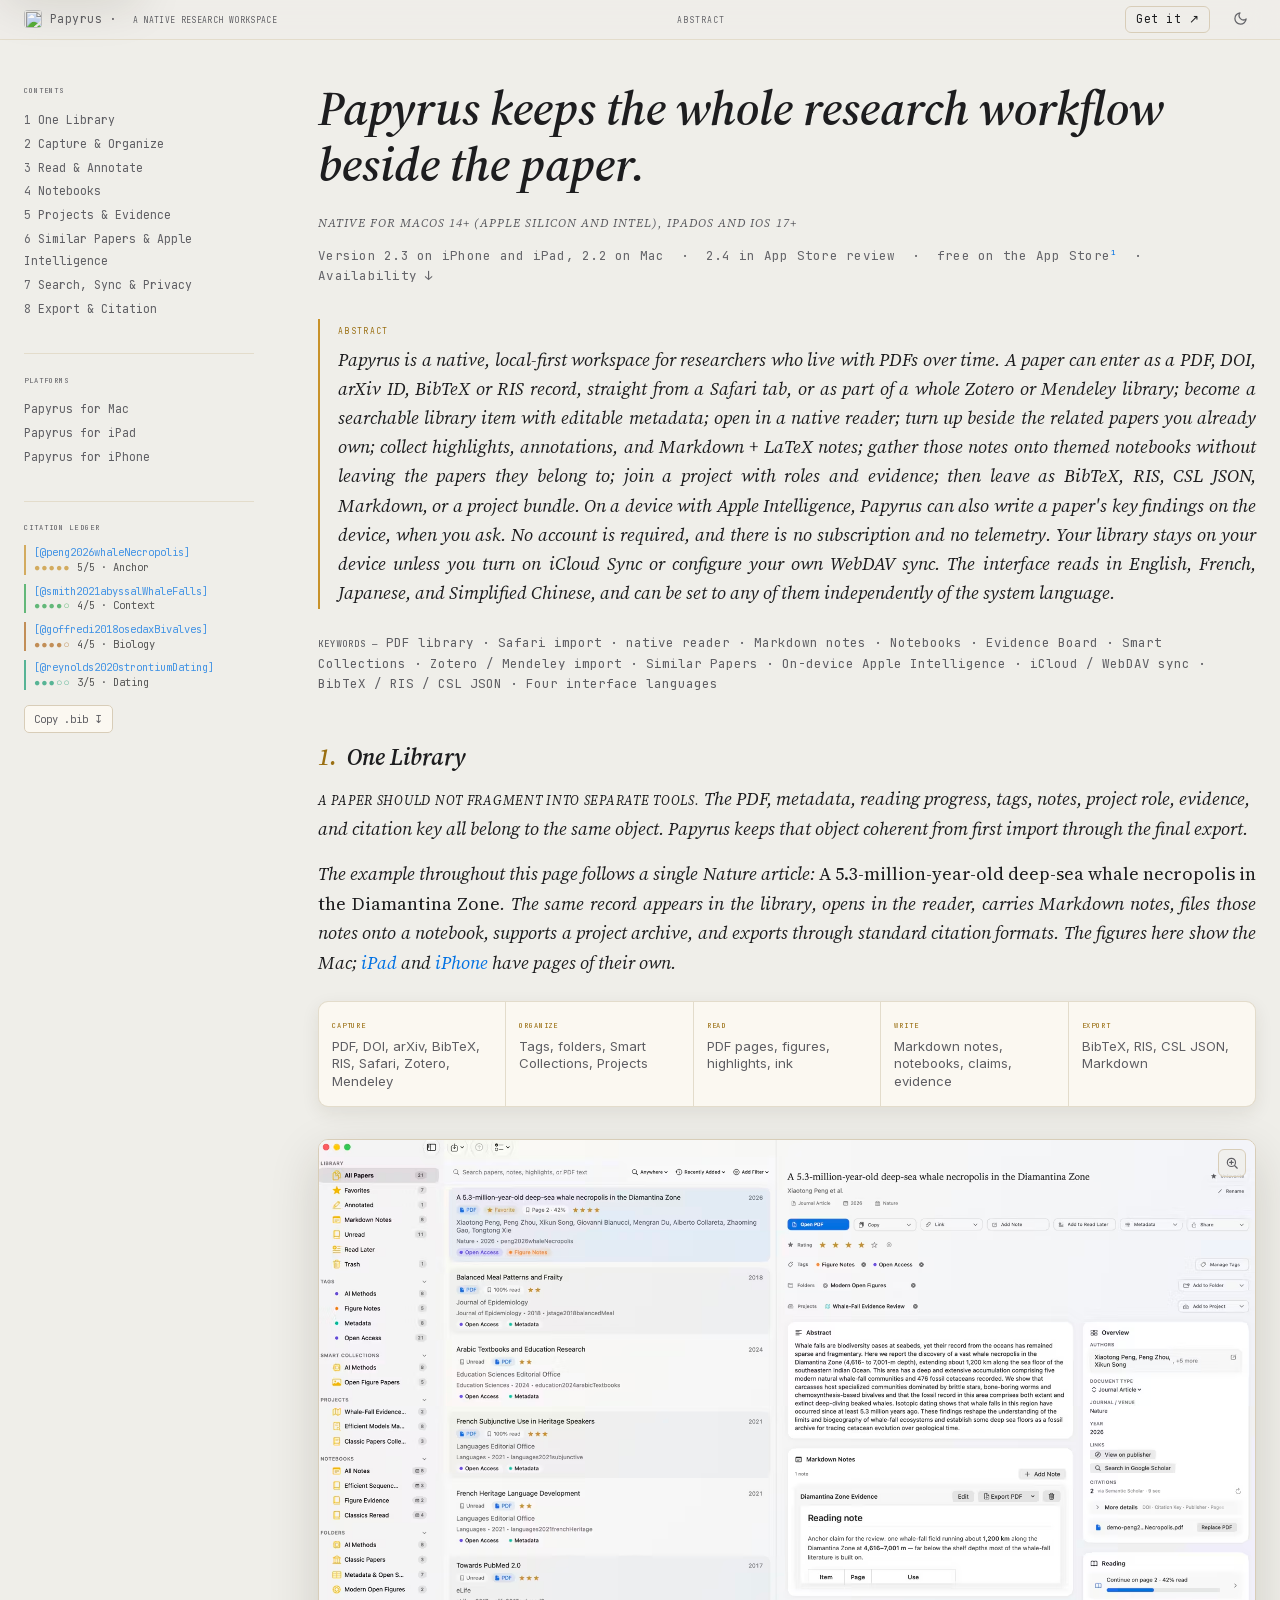
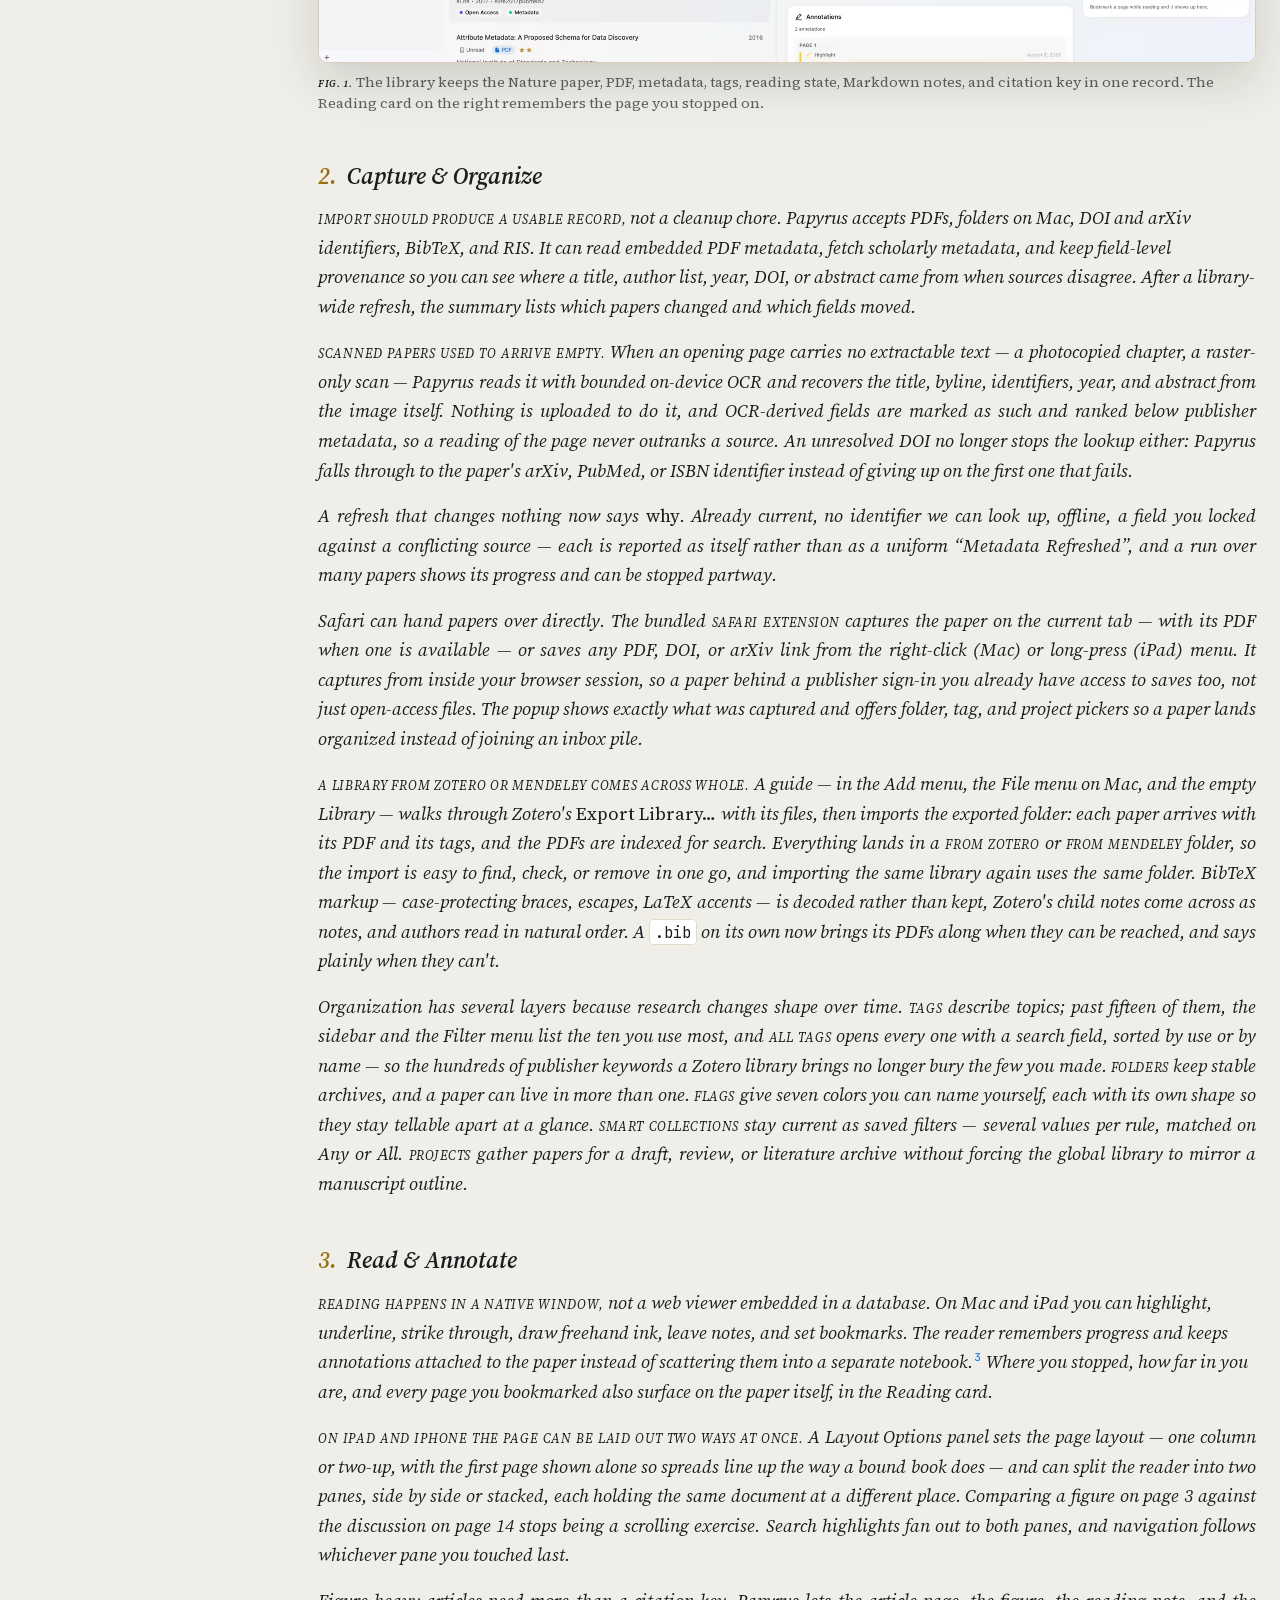
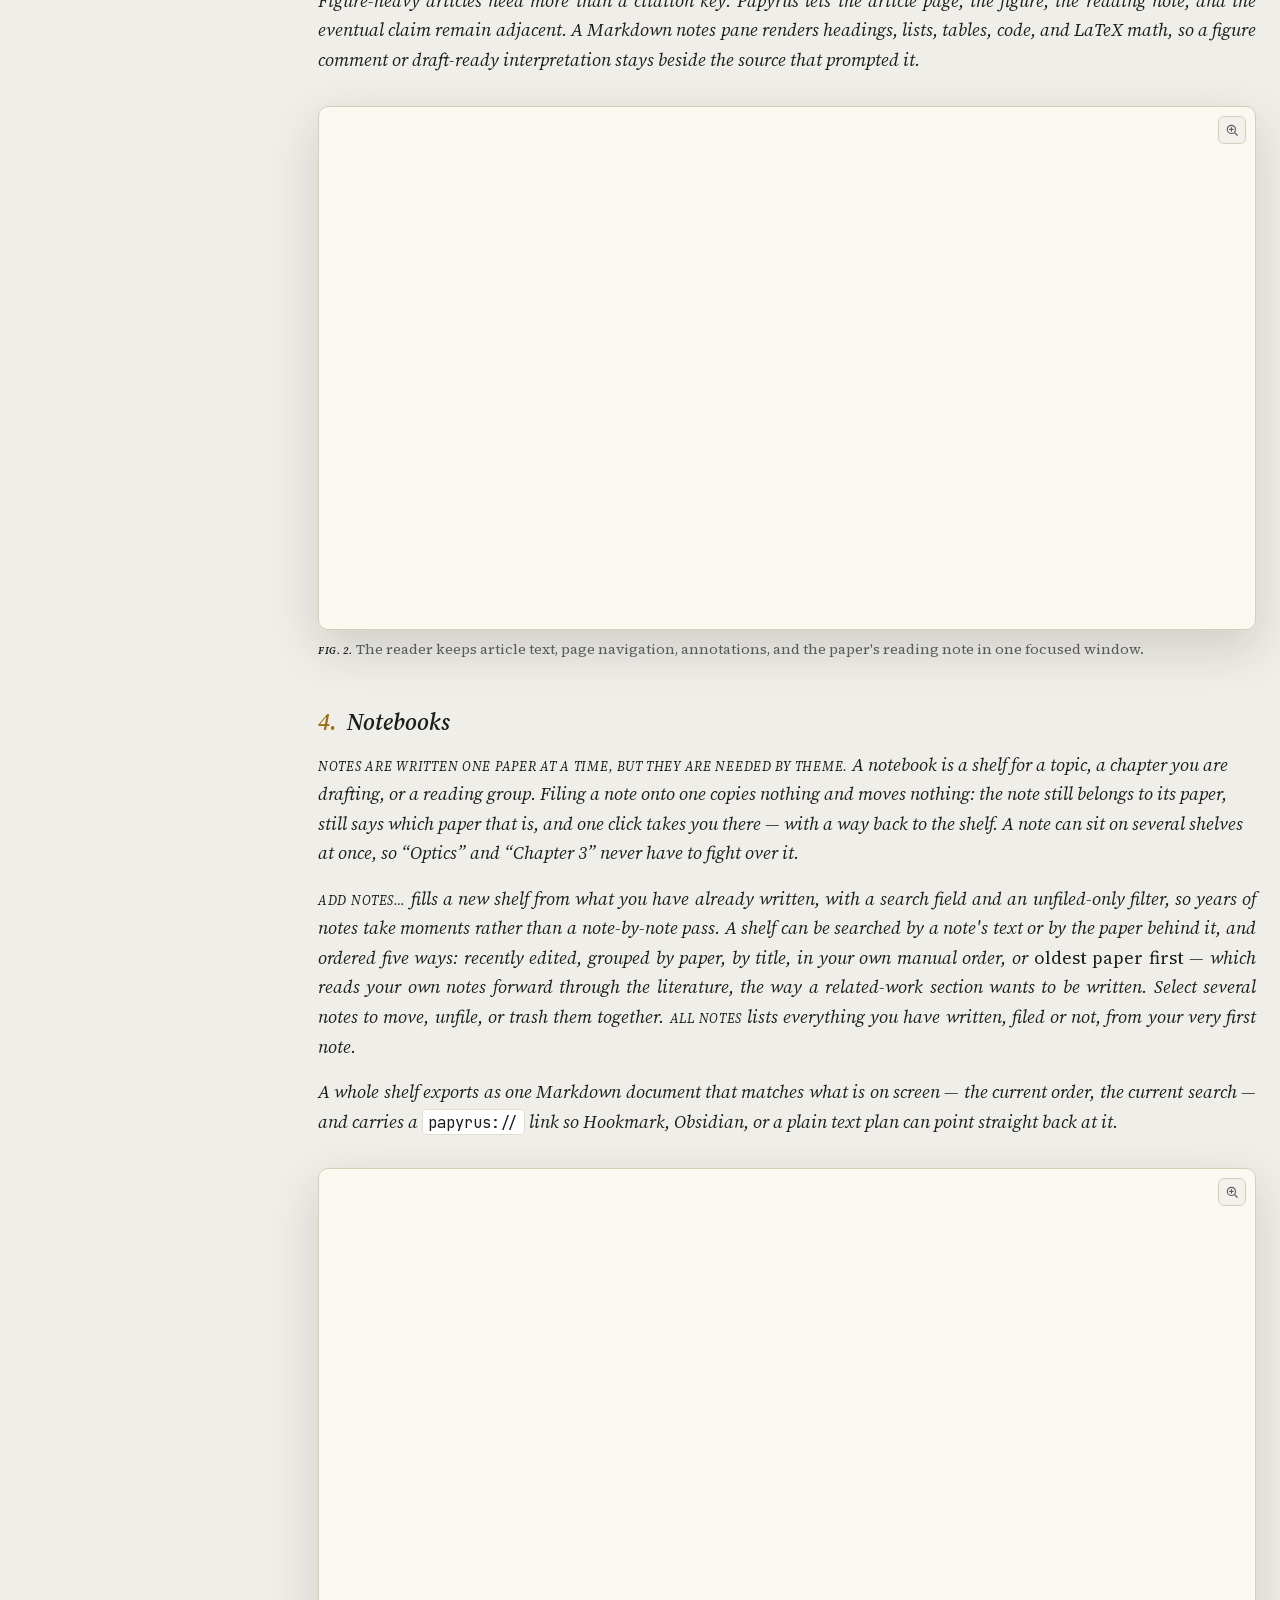
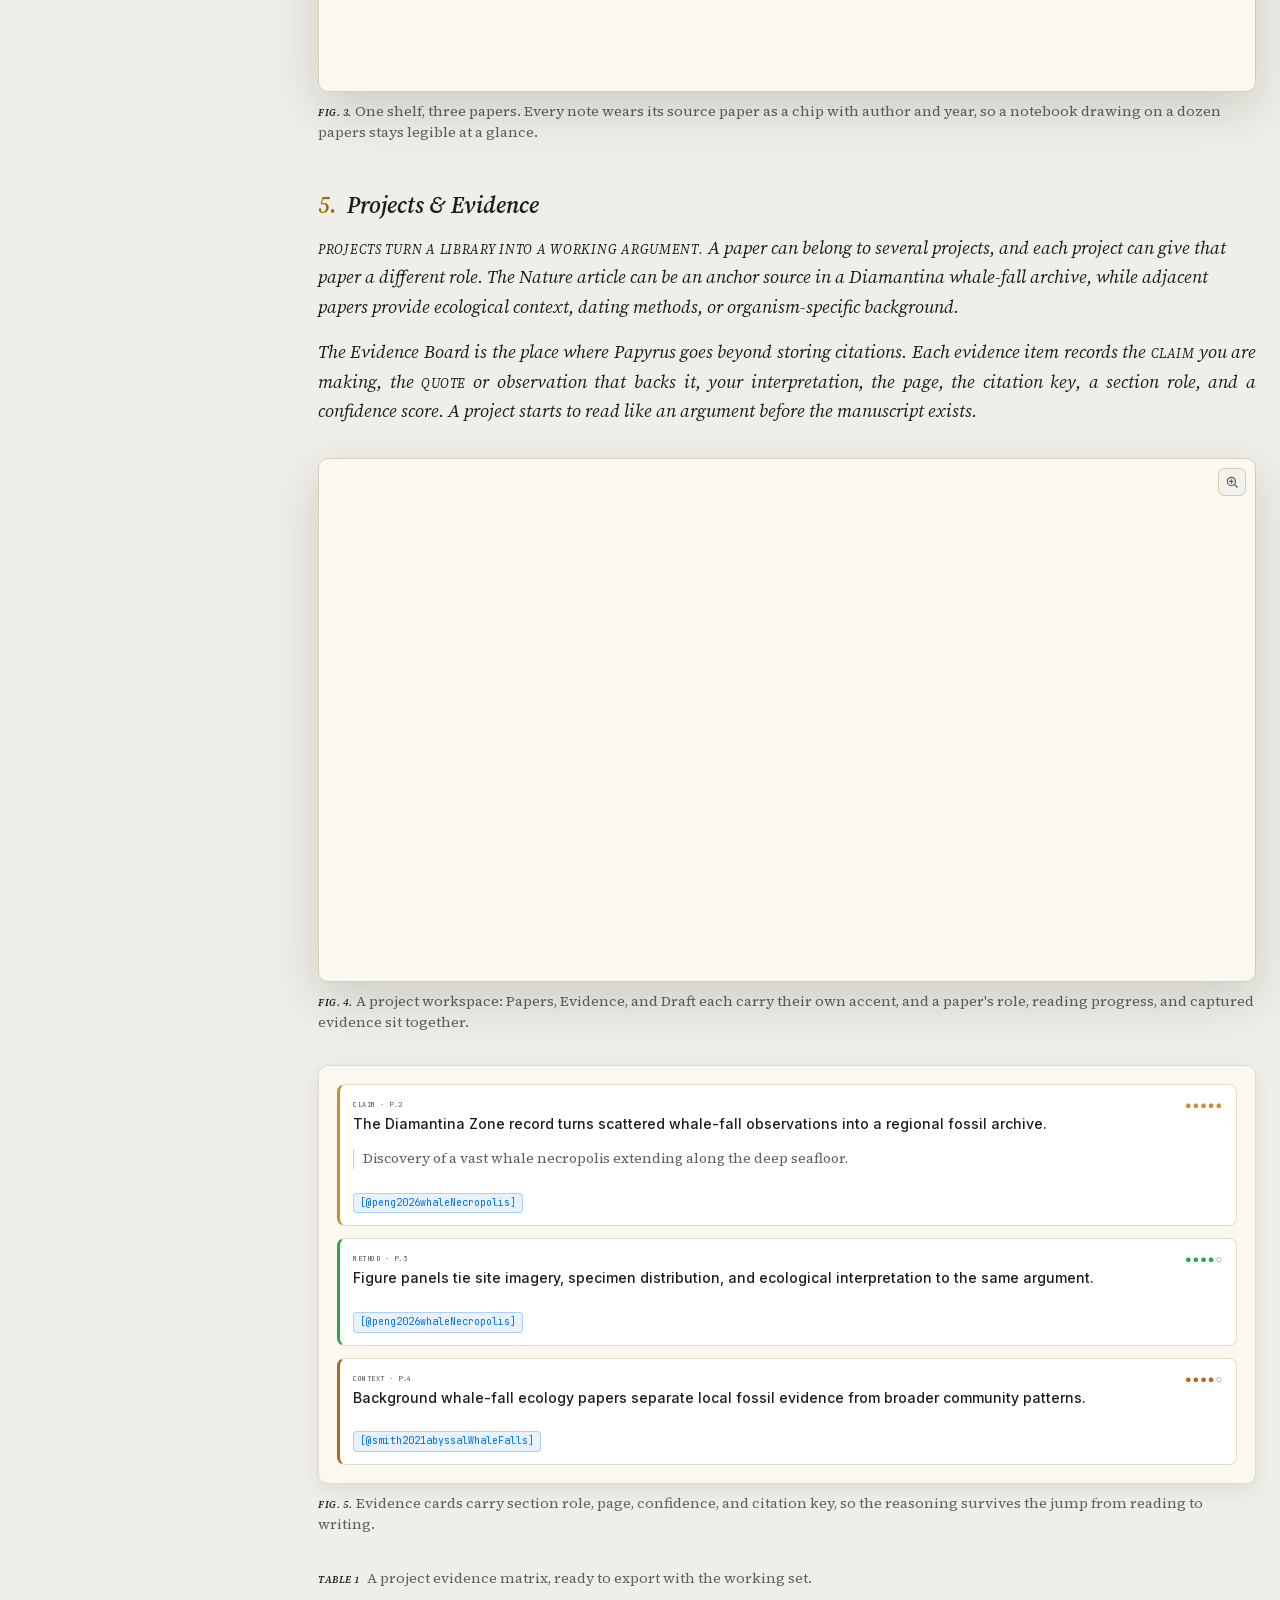
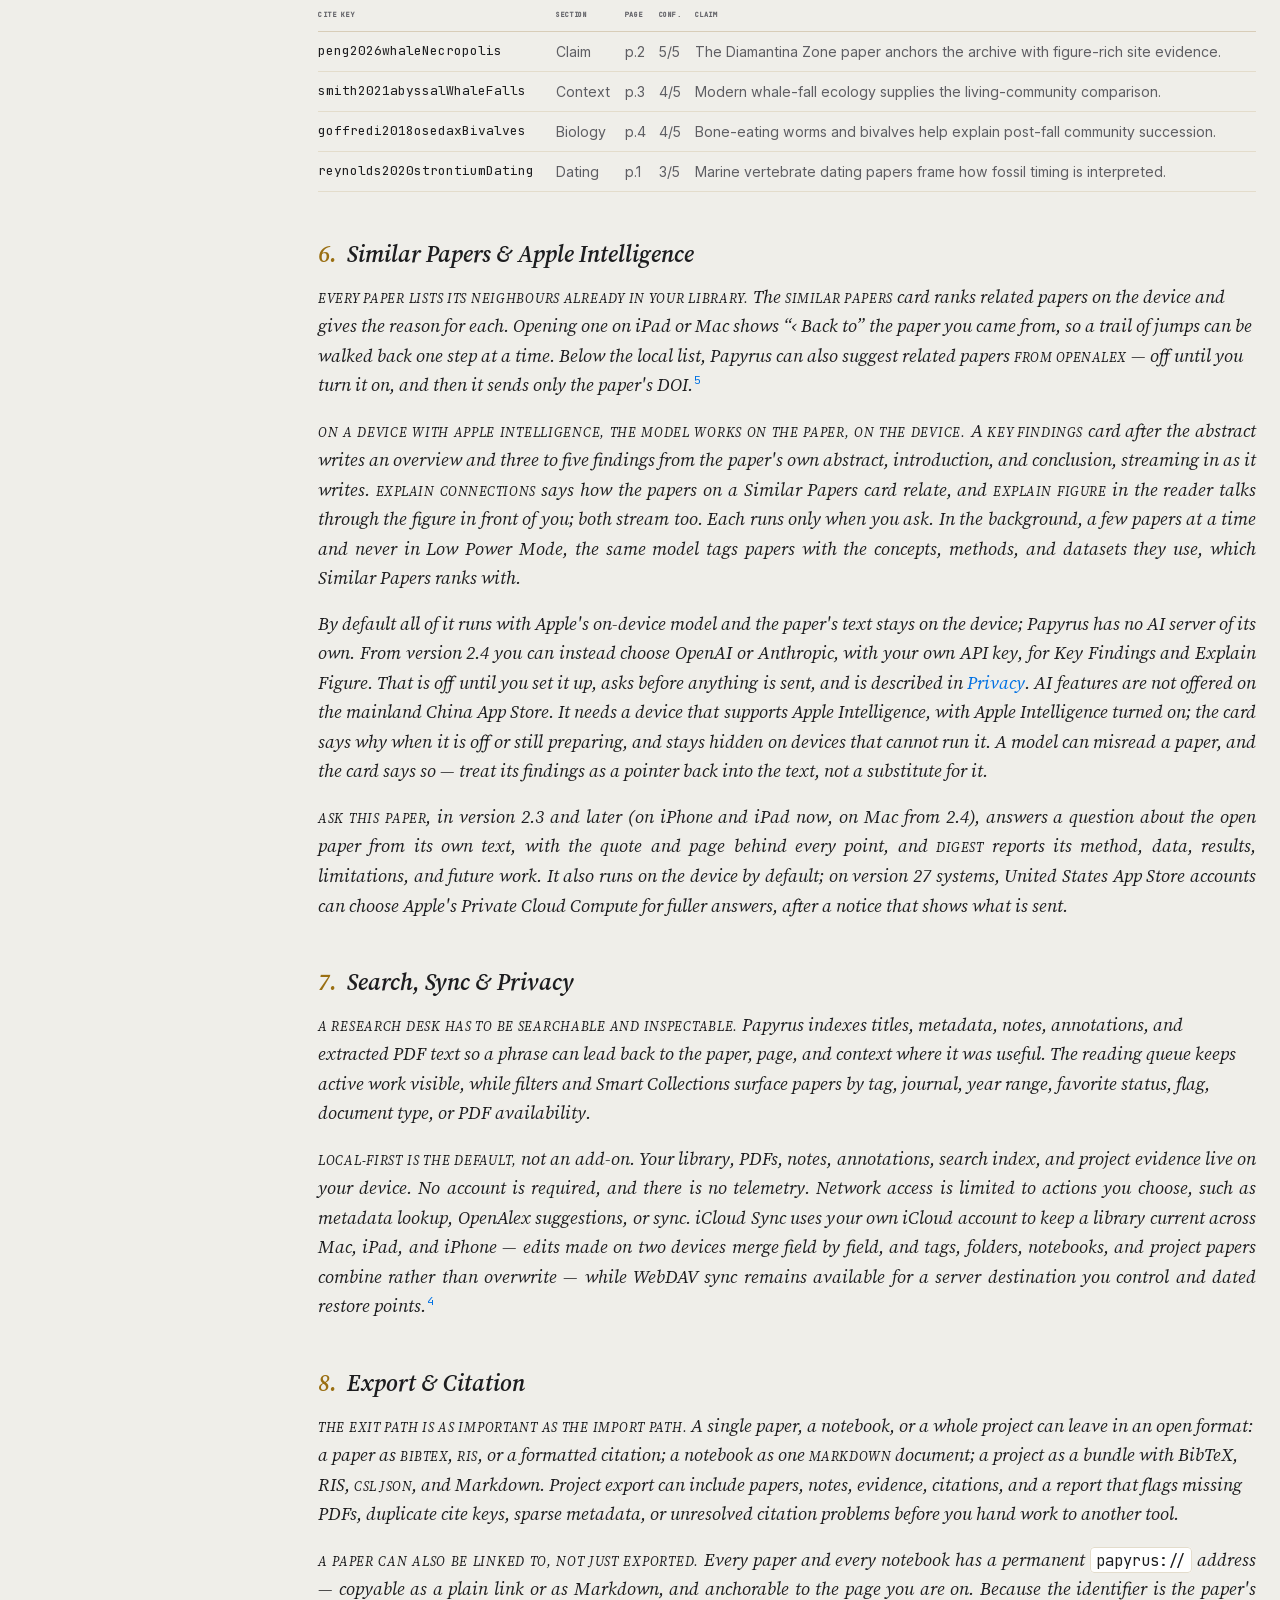
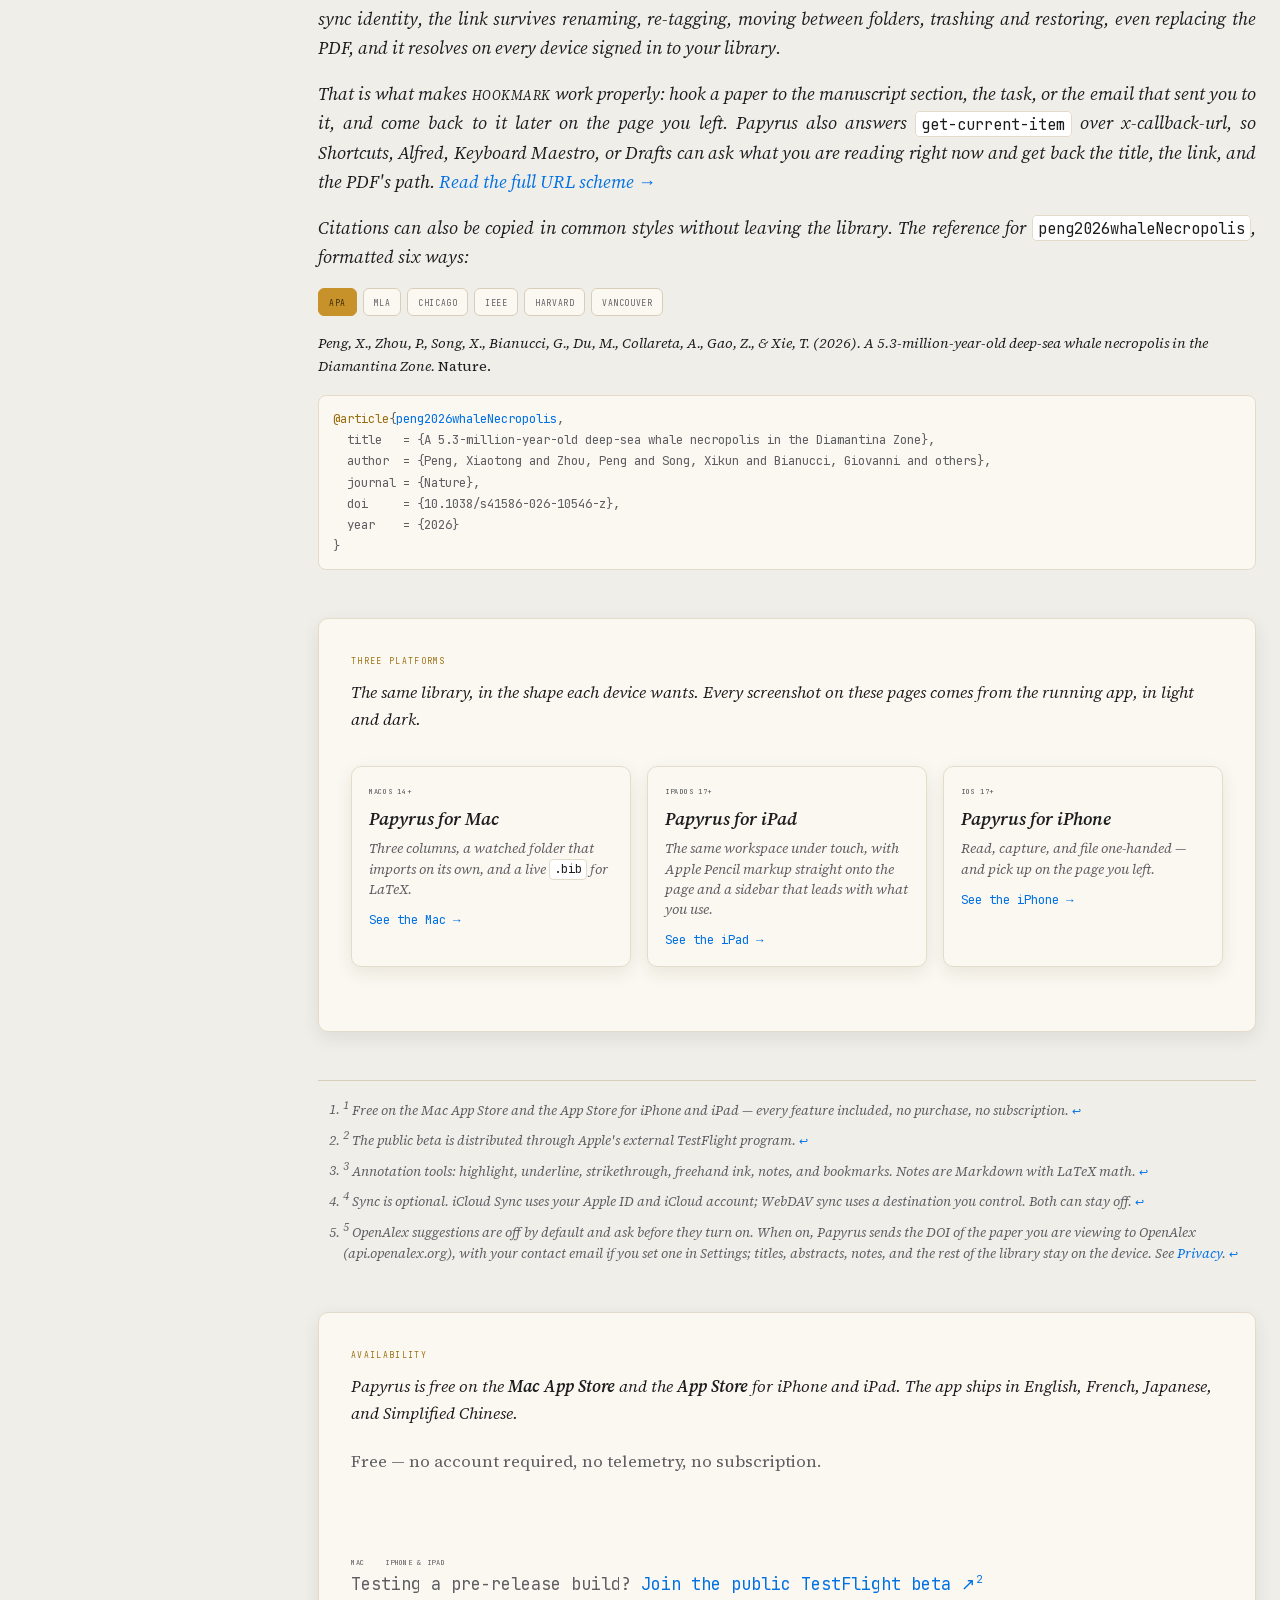
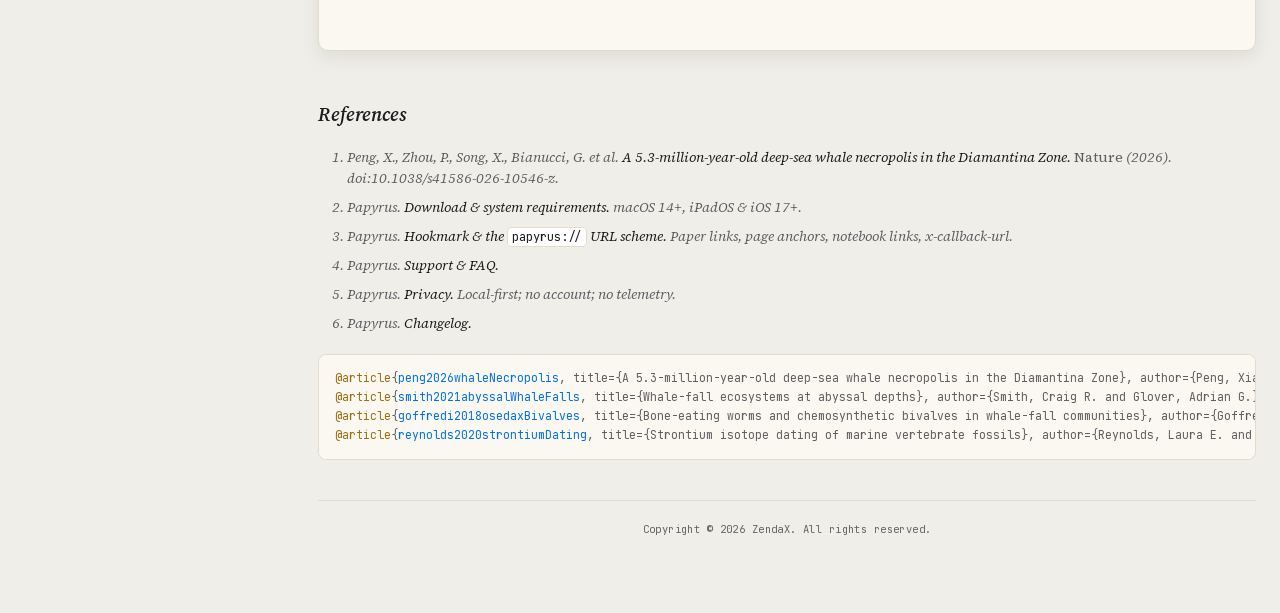
==== commit 10c83df1: "Site accuracy pass for 2.3 and 2.4; papyrus command line download" ====
--- a/index.html
+++ b/index.html
@@ -28,7 +28,7 @@
   <link rel="preload" href="assets/fonts/source-serif-4-latin.woff2" as="font" type="font/woff2" crossorigin>
   <link rel="stylesheet" href="assets/tokens.css">
   <link rel="stylesheet" href="assets/styles.css">
-  <script type="application/ld+json">{"@context": "https://schema.org", "@type": "SoftwareApplication", "name": "Papyrus", "description": "A native, local-first research workspace for Mac, iPad, and iPhone: PDF library, reader, Markdown notes, notebooks, project evidence, sync, and BibTeX / RIS / CSL JSON export.", "applicationCategory": "EducationalApplication", "operatingSystem": "macOS 14, iPadOS 17, iOS 17", "softwareVersion": "2.2", "url": "https://zendax673.github.io/papyrus-release/", "downloadUrl": "https://apps.apple.com/app/id6766133716", "image": "https://zendax673.github.io/papyrus-release/assets/og-image.jpg", "offers": {"@type": "Offer", "price": "0", "priceCurrency": "USD"}, "inLanguage": ["en", "fr", "ja", "zh-Hans"]}</script>
+  <script type="application/ld+json">{"@context": "https://schema.org", "@type": "SoftwareApplication", "name": "Papyrus", "description": "A native, local-first research workspace for Mac, iPad, and iPhone: PDF library, reader, Markdown notes, notebooks, project evidence, sync, and BibTeX / RIS / CSL JSON export.", "applicationCategory": "EducationalApplication", "operatingSystem": "macOS 14, iPadOS 17, iOS 17", "softwareVersion": "2.3", "url": "https://zendax673.github.io/papyrus-release/", "downloadUrl": "https://apps.apple.com/app/id6766133716", "image": "https://zendax673.github.io/papyrus-release/assets/og-image.jpg", "offers": {"@type": "Offer", "price": "0", "priceCurrency": "USD"}, "inLanguage": ["en", "fr", "ja", "zh-Hans"]}</script>
 </head>
 <body>
 <a class="skip-link" href="#content">Skip to content</a>
@@ -84,7 +84,7 @@
     <div class="titleblock">
       <h1 id="content" tabindex="-1" class="paper-title">Papyrus keeps the whole research workflow beside the paper.</h1>
       <div class="byline">Native for macOS 14+ (Apple Silicon and Intel), iPadOS and iOS 17+</div>
-      <div class="dateline">Version 2.2 &nbsp;·&nbsp; free on the App Store<sup class="fnref"><a href="#fn1" id="fnref1">1</a></sup> &nbsp;·&nbsp; <a href="#availability">Availability ↓</a></div>
+      <div class="dateline">Version 2.3 on iPhone and iPad, 2.2 on Mac &nbsp;·&nbsp; 2.4 in App Store review &nbsp;·&nbsp; free on the App Store<sup class="fnref"><a href="#fn1" id="fnref1">1</a></sup> &nbsp;·&nbsp; <a href="#availability">Availability ↓</a></div>
     </div>
 
     <section class="abstract">
@@ -153,7 +153,7 @@
     <section class="sec" id="s-notebooks">
       <h2 class="sec__h">Notebooks</h2>
       <p><span class="lead-in">Notes are written one paper at a time, but they are needed by theme.</span> A notebook is a shelf for a topic, a chapter you are drafting, or a reading group. Filing a note onto one copies nothing and moves nothing: the note still belongs to its paper, still says which paper that is, and one click takes you there — with a way back to the shelf. A note can sit on several shelves at once, so “Optics” and “Chapter 3” never have to fight over it.</p>
-      <p><span class="term">Add Notes…</span> fills a new shelf from what you have already written, with a search field and an unfiled-only filter, so years of notes take moments rather than a note-by-note pass. A shelf can be searched by a note's text or by the paper behind it, and ordered four ways: recently edited, grouped by paper, by title, or <i>oldest paper first</i> — which reads your own notes forward through the literature, the way a related-work section wants to be written. Select several notes to move, unfile, or trash them together. <span class="term">All Notes</span> lists everything you have written, filed or not, from your very first note.</p>
+      <p><span class="term">Add Notes…</span> fills a new shelf from what you have already written, with a search field and an unfiled-only filter, so years of notes take moments rather than a note-by-note pass. A shelf can be searched by a note's text or by the paper behind it, and ordered five ways: recently edited, grouped by paper, by title, in your own manual order, or <i>oldest paper first</i> — which reads your own notes forward through the literature, the way a related-work section wants to be written. Select several notes to move, unfile, or trash them together. <span class="term">All Notes</span> lists everything you have written, filed or not, from your very first note.</p>
       <p>A whole shelf exports as one Markdown document that matches what is on screen — the current order, the current search — and carries a <code>papyrus://</code> link so Hookmark, Obsidian, or a plain text plan can point straight back at it.</p>
       <figure class="plate">
         <div class="shot">
@@ -225,7 +225,8 @@
       <h2 class="sec__h">Similar Papers &amp; Apple Intelligence</h2>
       <p><span class="lead-in">Every paper lists its neighbours already in your library.</span> The <span class="term">Similar Papers</span> card ranks related papers on the device and gives the reason for each. Opening one on iPad or Mac shows “‹ Back to” the paper you came from, so a trail of jumps can be walked back one step at a time. Below the local list, Papyrus can also suggest related papers <span class="term">From OpenAlex</span> — off until you turn it on, and then it sends only the paper's DOI.<sup class="fnref"><a href="#fn5" id="fnref5">5</a></sup></p>
       <p><span class="lead-in">On a device with Apple Intelligence, the model works on the paper, on the device.</span> A <span class="term">Key Findings</span> card after the abstract writes an overview and three to five findings from the paper's own abstract, introduction, and conclusion, streaming in as it writes. <span class="term">Explain Connections</span> says how the papers on a Similar Papers card relate, and <span class="term">Explain Figure</span> in the reader talks through the figure in front of you; both stream too. Each runs only when you ask. In the background, a few papers at a time and never in Low Power Mode, the same model tags papers with the concepts, methods, and datasets they use, which Similar Papers ranks with.</p>
-      <p>All of it runs with Apple's on-device model: the paper's text does not leave the device for these features, and Papyrus has no AI server of its own. It needs a device that supports Apple Intelligence, with Apple Intelligence turned on; the card says why when it is off or still preparing, and stays hidden on devices that cannot run it. A model can misread a paper, and the card says so — treat its findings as a pointer back into the text, not a substitute for it.</p>
+      <p>By default all of it runs with Apple's on-device model and the paper's text stays on the device; Papyrus has no AI server of its own. From version 2.4 you can instead choose OpenAI or Anthropic, with your own API key, for Key Findings and Explain Figure. That is off until you set it up, asks before anything is sent, and is described in <a href="privacy.html#ai-provider">Privacy</a>. AI features are not offered on the mainland China App Store. It needs a device that supports Apple Intelligence, with Apple Intelligence turned on; the card says why when it is off or still preparing, and stays hidden on devices that cannot run it. A model can misread a paper, and the card says so — treat its findings as a pointer back into the text, not a substitute for it.</p>
+      <p><span class="term">Ask This Paper</span>, in version 2.3 and later (on iPhone and iPad now, on Mac from 2.4), answers a question about the open paper from its own text, with the quote and page behind every point, and <span class="term">Digest</span> reports its method, data, results, limitations, and future work. It also runs on the device by default; on version 27 systems, United States App Store accounts can choose Apple's Private Cloud Compute for fuller answers, after a notice that shows what is sent.</p>
     </section>
 
     <!-- §7 -->
@@ -238,9 +239,9 @@
     <!-- §8 -->
     <section class="sec" id="s-export">
       <h2 class="sec__h">Export &amp; Citation</h2>
-      <p><span class="lead-in">The exit path is as important as the import path.</span> A single paper, a notebook, or a whole project can leave as <span class="term">BibTeX</span>, <span class="term">RIS</span>, <span class="term">CSL&nbsp;JSON</span>, <span class="term">Markdown</span>, or a full bundle. Project export can include papers, notes, evidence, citations, and a report that flags missing PDFs, duplicate cite keys, sparse metadata, or unresolved citation problems before you hand work to another tool.</p>
+      <p><span class="lead-in">The exit path is as important as the import path.</span> A single paper, a notebook, or a whole project can leave in an open format: a paper as <span class="term">BibTeX</span>, <span class="term">RIS</span>, or a formatted citation; a notebook as one <span class="term">Markdown</span> document; a project as a bundle with BibTeX, RIS, <span class="term">CSL&nbsp;JSON</span>, and Markdown. Project export can include papers, notes, evidence, citations, and a report that flags missing PDFs, duplicate cite keys, sparse metadata, or unresolved citation problems before you hand work to another tool.</p>
       <p><span class="lead-in">A paper can also be linked to, not just exported.</span> Every paper and every notebook has a permanent <code>papyrus://</code> address — copyable as a plain link or as Markdown, and anchorable to the page you are on. Because the identifier is the paper's sync identity, the link survives renaming, re-tagging, moving between folders, trashing and restoring, even replacing the PDF, and it resolves on every device signed in to your library.</p>
-      <p>That is what makes <span class="term">Hookmark</span> work properly: hook a paper to the manuscript section, the task, or the email that sent you to it, and come back to it later on the page you left. Papyrus also answers <code>get-current-item</code> over x-callback-url, so Hookmark, Shortcuts, Alfred, Keyboard Maestro, or Drafts can ask what you are reading right now and get back the title, the link, and the PDF's path. <a href="url-scheme.html">Read the full URL scheme →</a></p>
+      <p>That is what makes <span class="term">Hookmark</span> work properly: hook a paper to the manuscript section, the task, or the email that sent you to it, and come back to it later on the page you left. Papyrus also answers <code>get-current-item</code> over x-callback-url, so Shortcuts, Alfred, Keyboard Maestro, or Drafts can ask what you are reading right now and get back the title, the link, and the PDF's path. <a href="url-scheme.html">Read the full URL scheme →</a></p>
       <p>Citations can also be copied in common styles without leaving the library. The reference for <code>peng2026whaleNecropolis</code>, formatted six ways:</p>
       <div class="stamps" role="group" aria-label="Citation style">
         <button type="button" aria-pressed="true" data-style="apa" class="is-active">APA</button>
@@ -336,7 +337,7 @@
         <li>Papyrus. <a href="url-scheme.html">Hookmark &amp; the <code>papyrus://</code> URL scheme.</a> Paper links, page anchors, notebook links, x-callback-url.</li>
         <li>Papyrus. <a href="support.html">Support &amp; FAQ.</a></li>
         <li>Papyrus. <a href="privacy.html">Privacy.</a> Local-first; no account; no telemetry.</li>
-        <li>Papyrus. <a href="https://github.com/zendax673/papyrus-release/blob/main/CHANGELOG.md" target="_blank" rel="noopener">Changelog, v2.2.</a></li>
+        <li>Papyrus. <a href="https://github.com/zendax673/papyrus-release/blob/main/CHANGELOG.md" target="_blank" rel="noopener">Changelog.</a></li>
       </ol>
       <pre class="bibblock" id="bibblock"><span class="tk">@article</span>{<span class="ky">peng2026whaleNecropolis</span>, title={A 5.3-million-year-old deep-sea whale necropolis in the Diamantina Zone}, author={Peng, Xiaotong and Zhou, Peng and Song, Xikun and Bianucci, Giovanni and others}, journal={Nature}, doi={10.1038/s41586-026-10546-z}, year={2026}}
 <span class="tk">@article</span>{<span class="ky">smith2021abyssalWhaleFalls</span>, title={Whale-fall ecosystems at abyssal depths}, author={Smith, Craig R. and Glover, Adrian G.}, journal={Annual Review of Marine Science}, year={2021}}
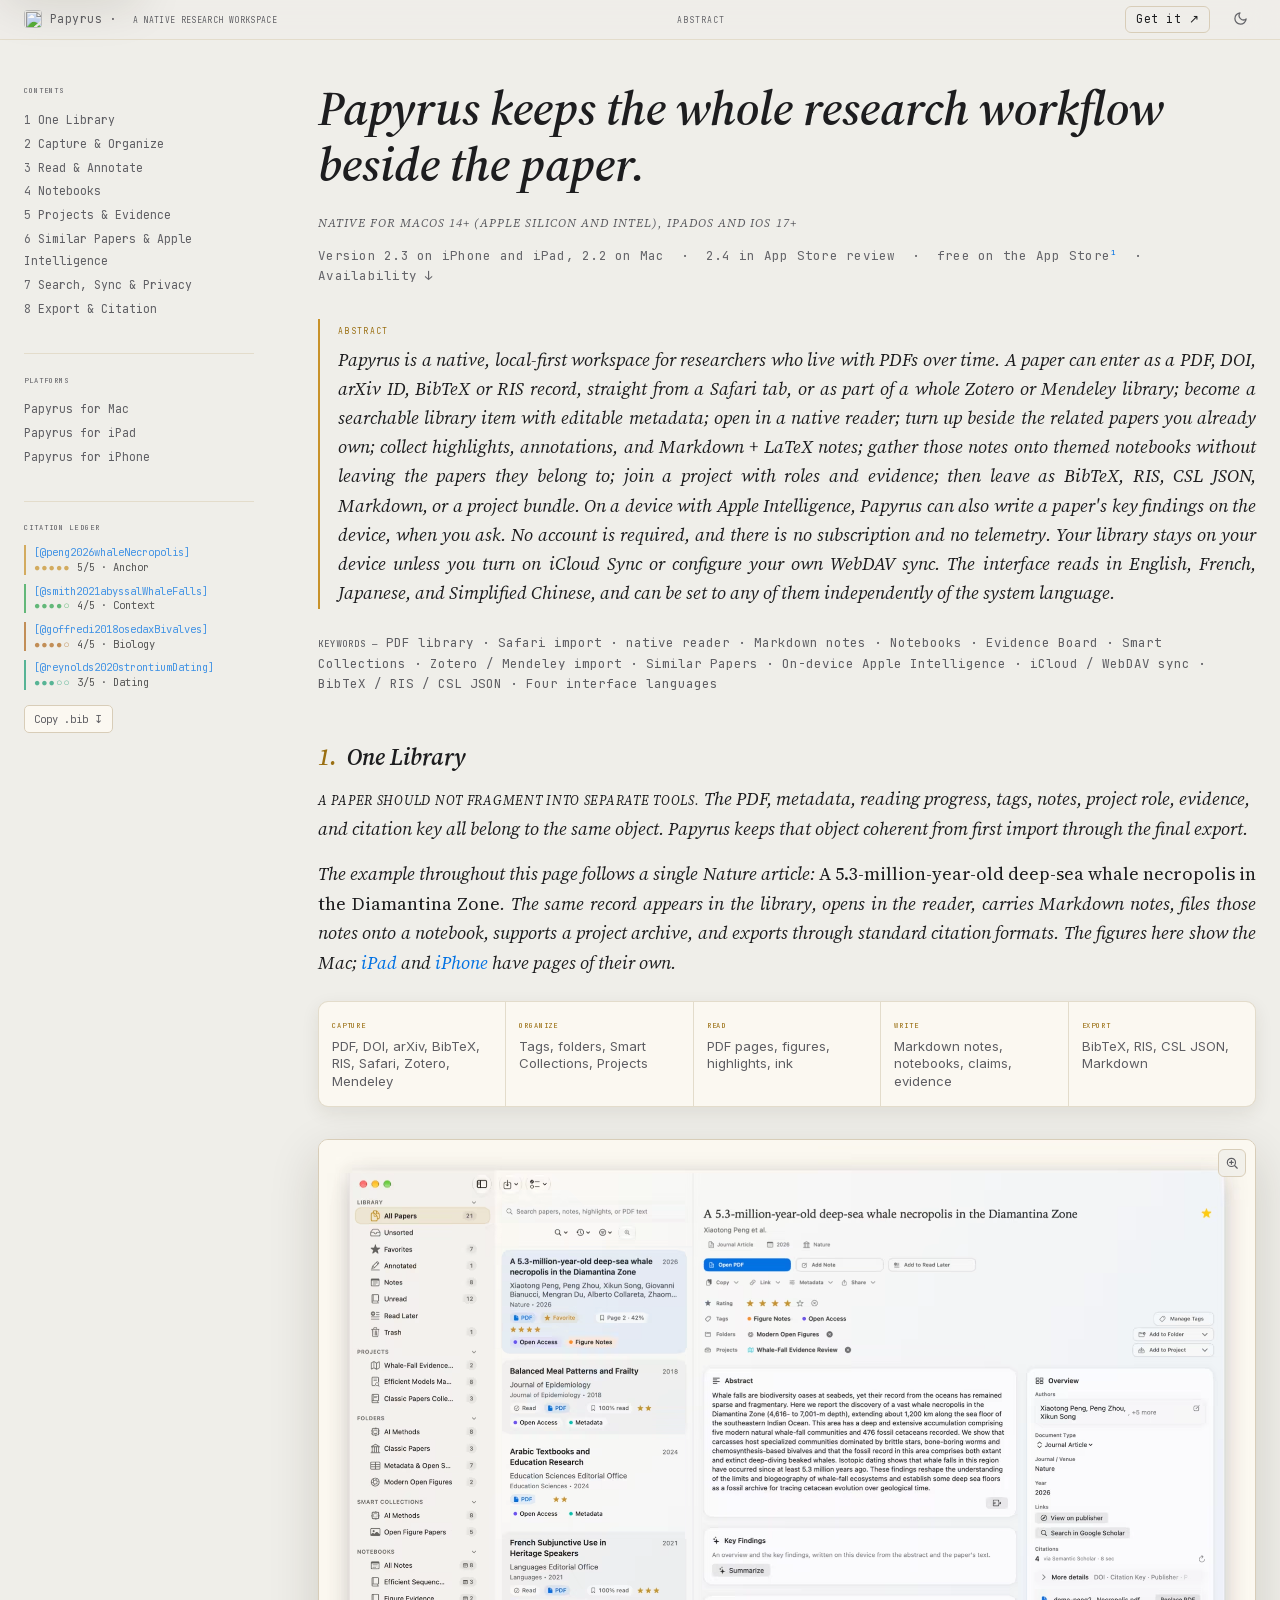
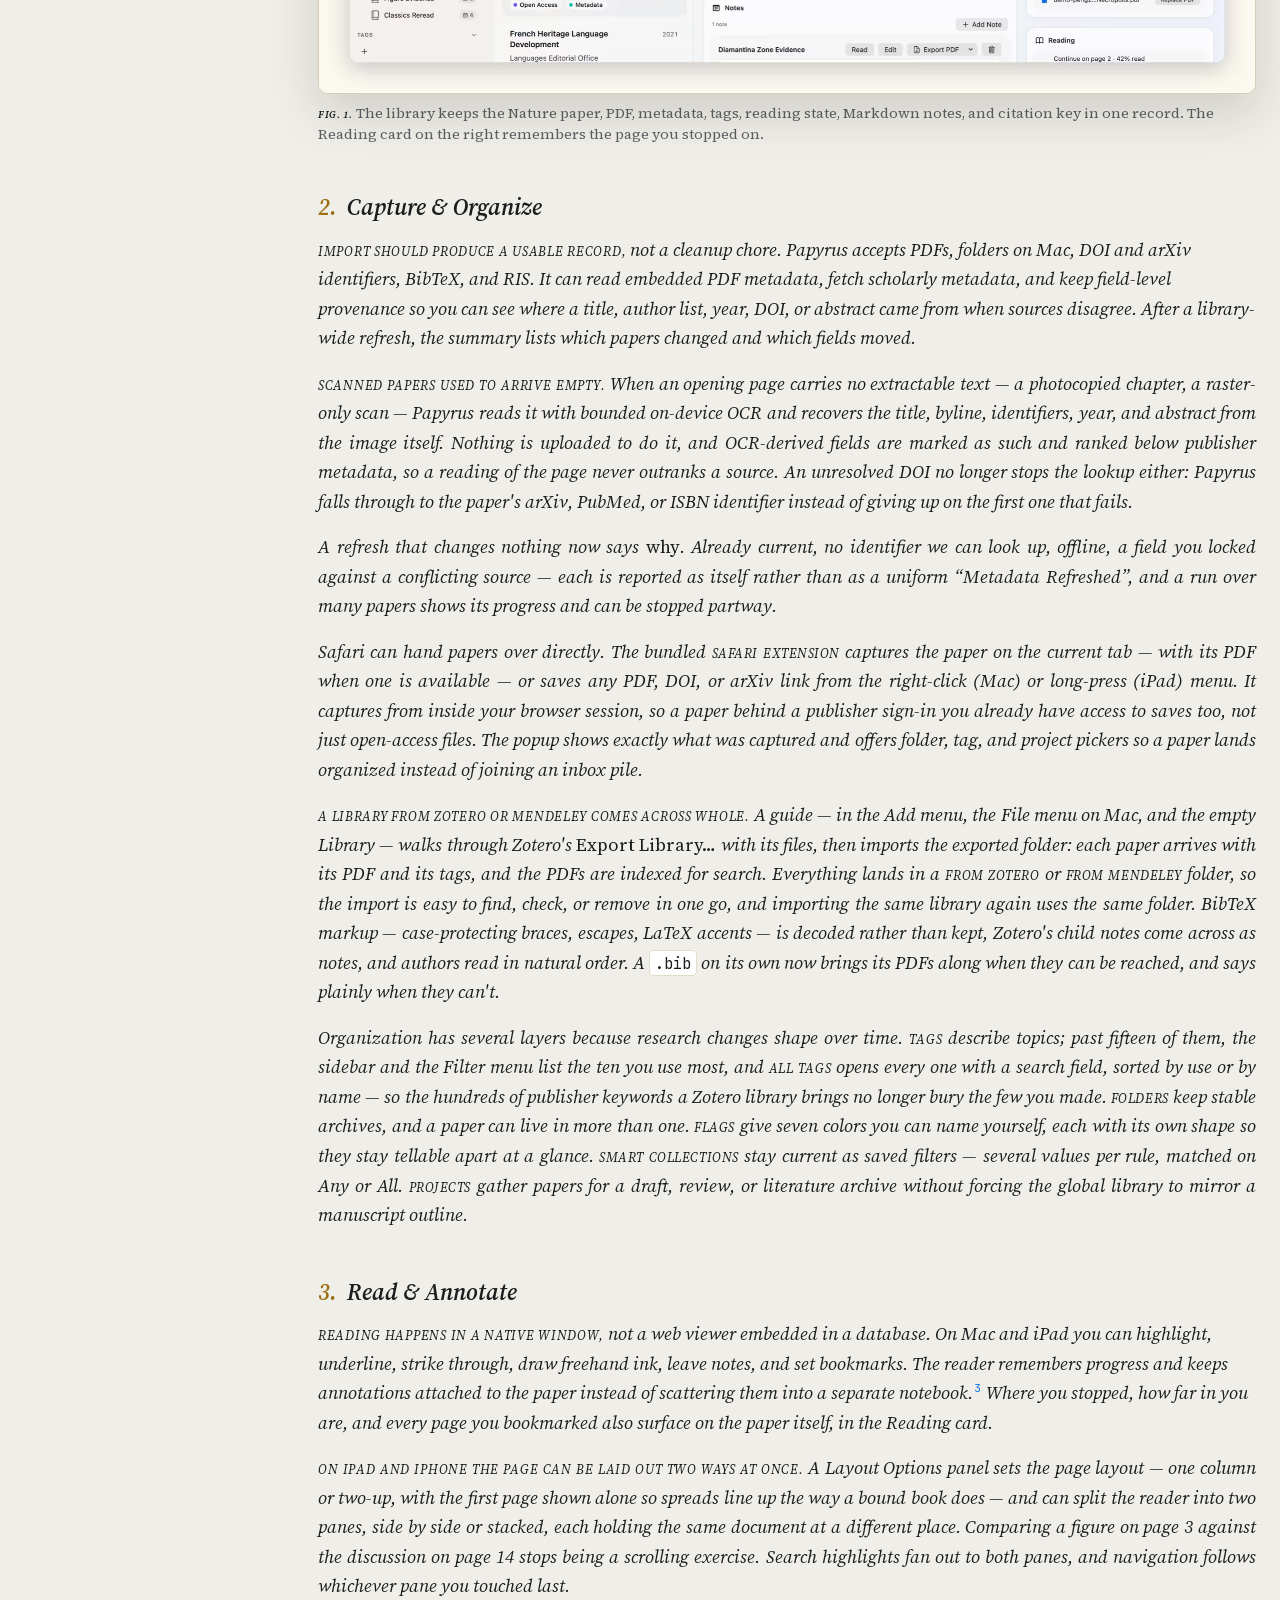
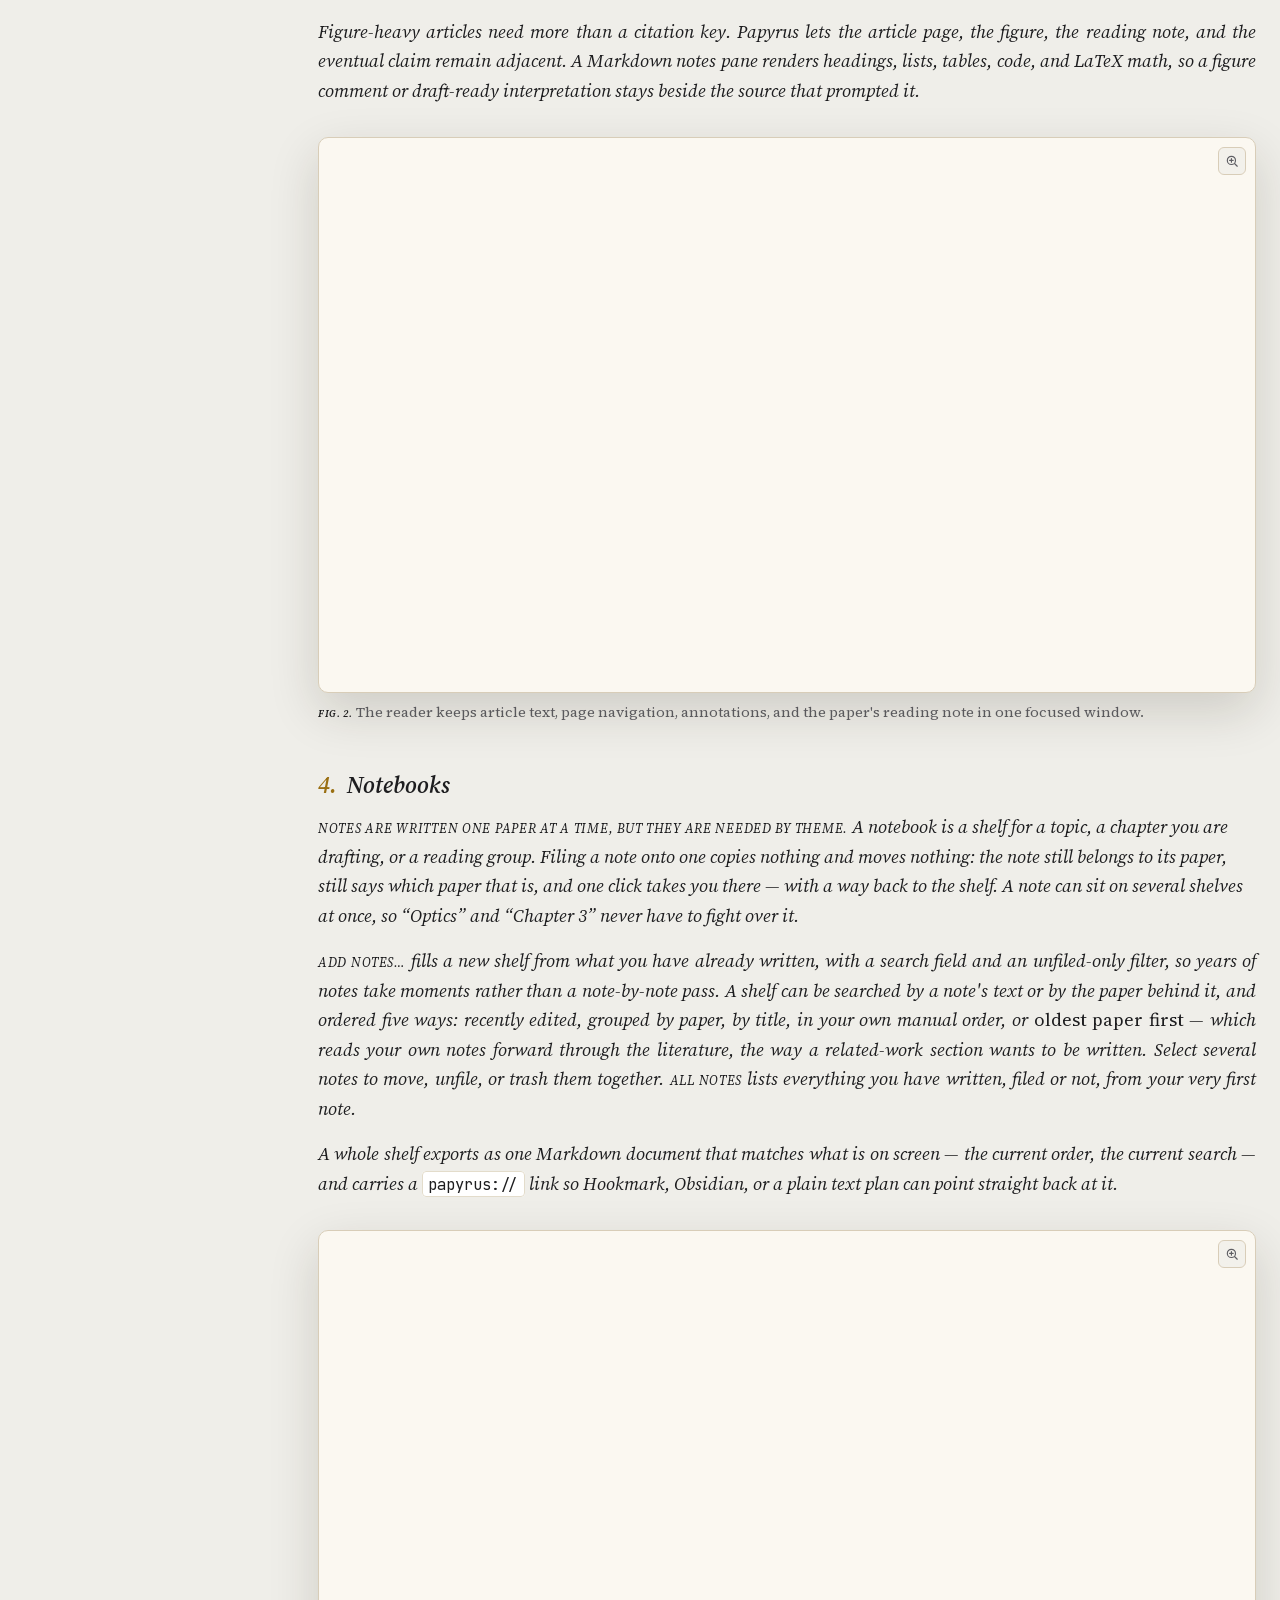
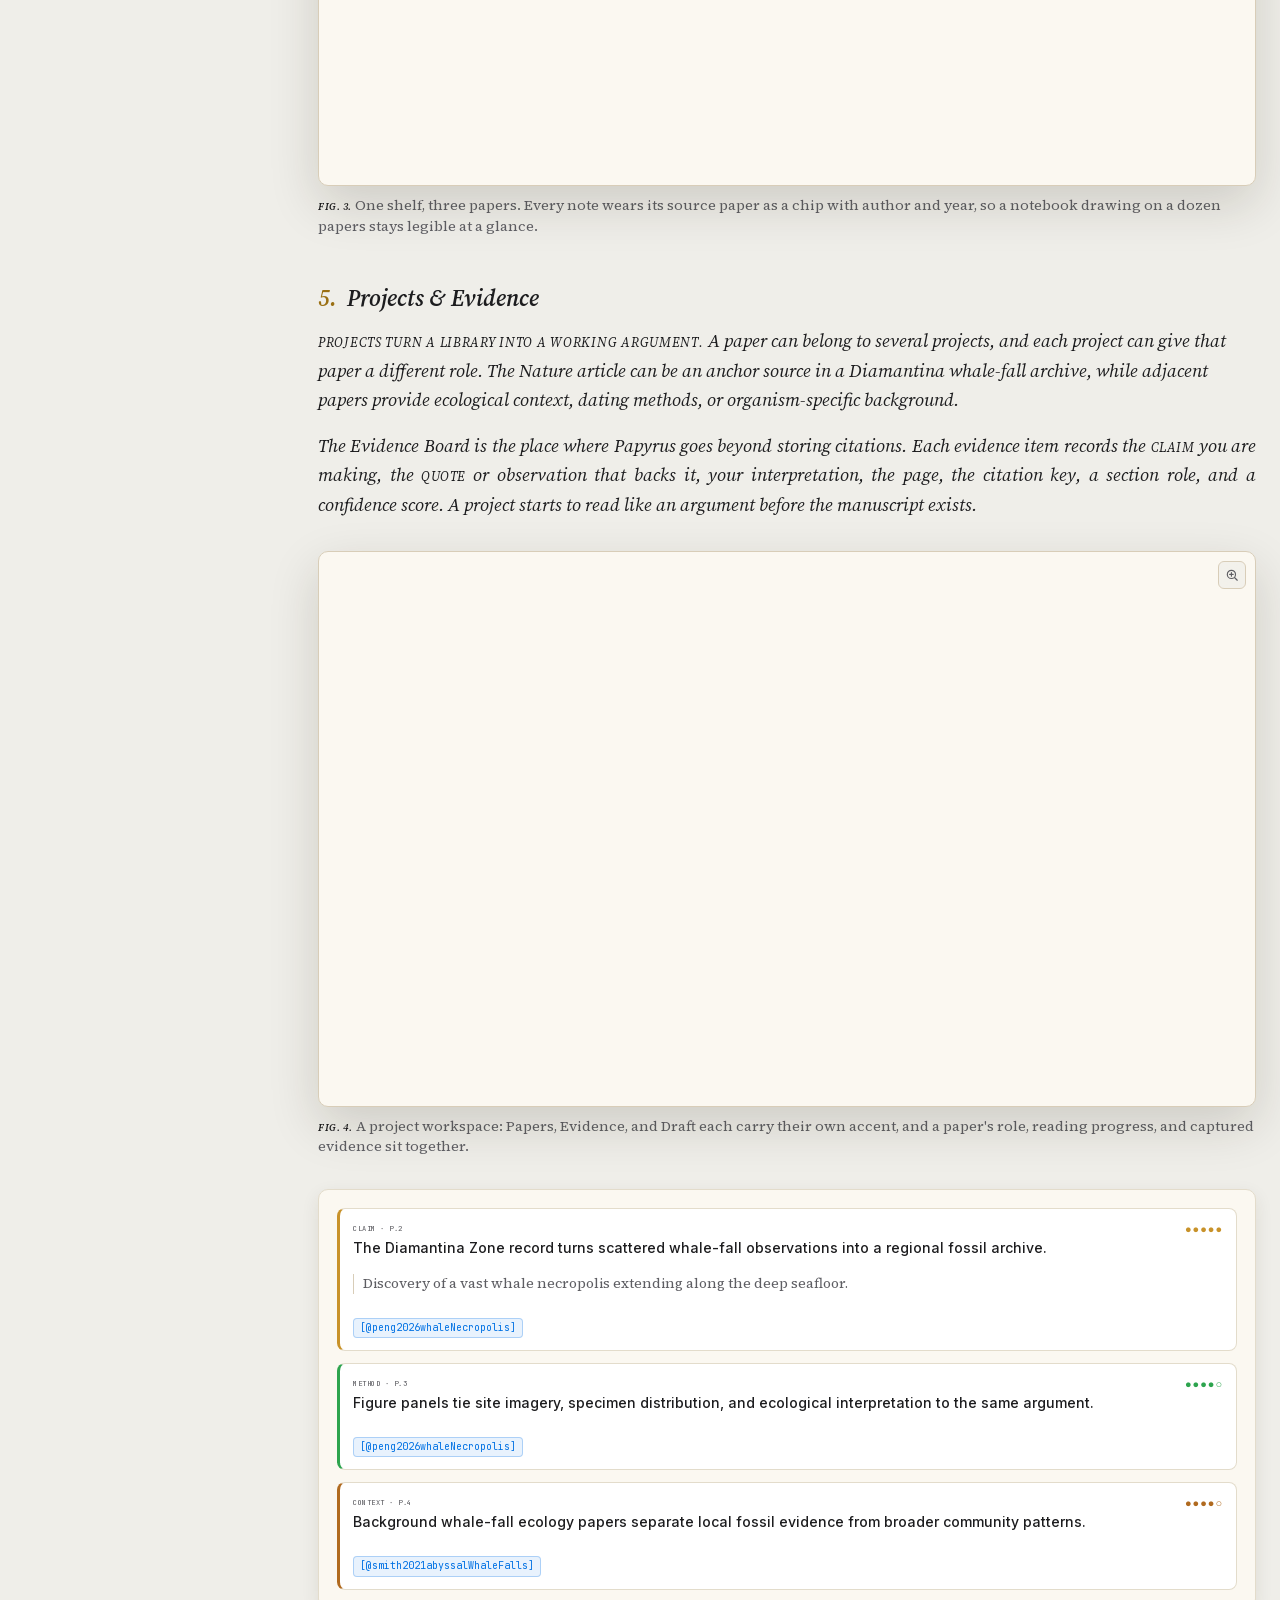
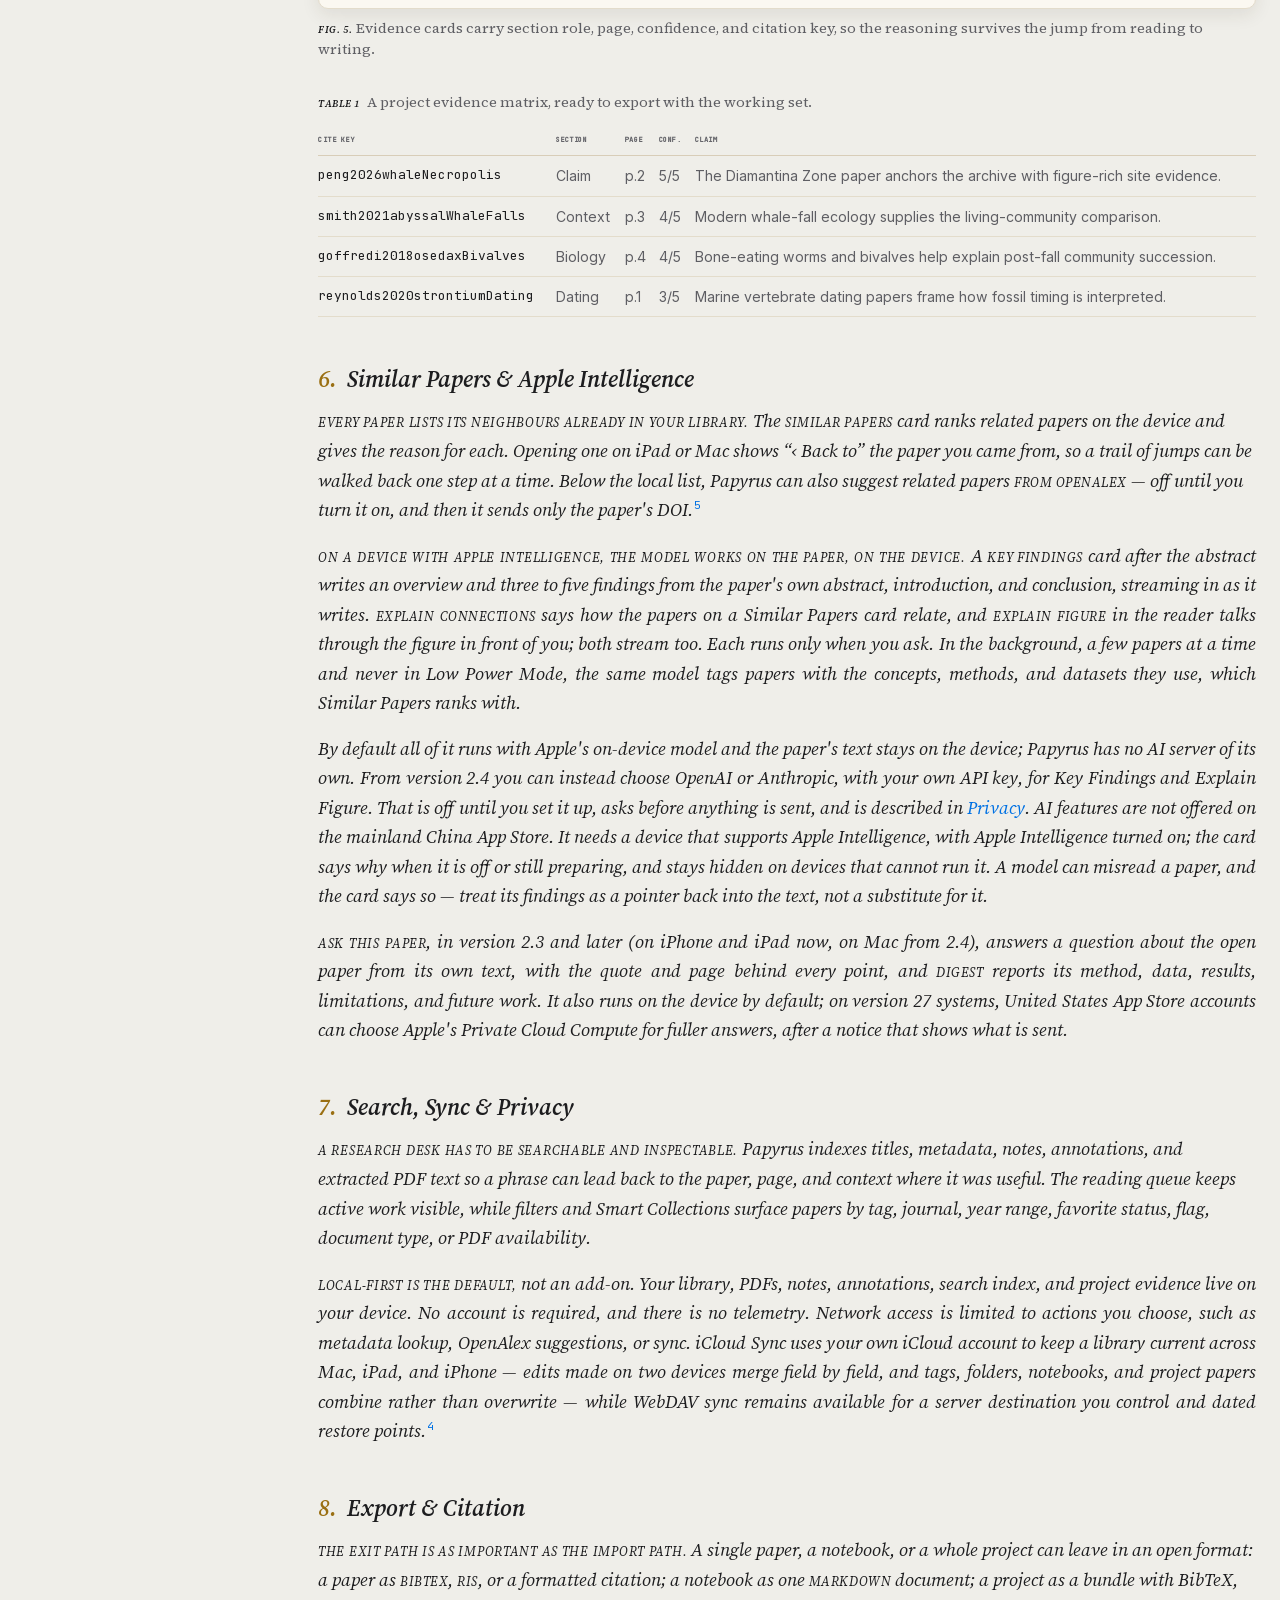
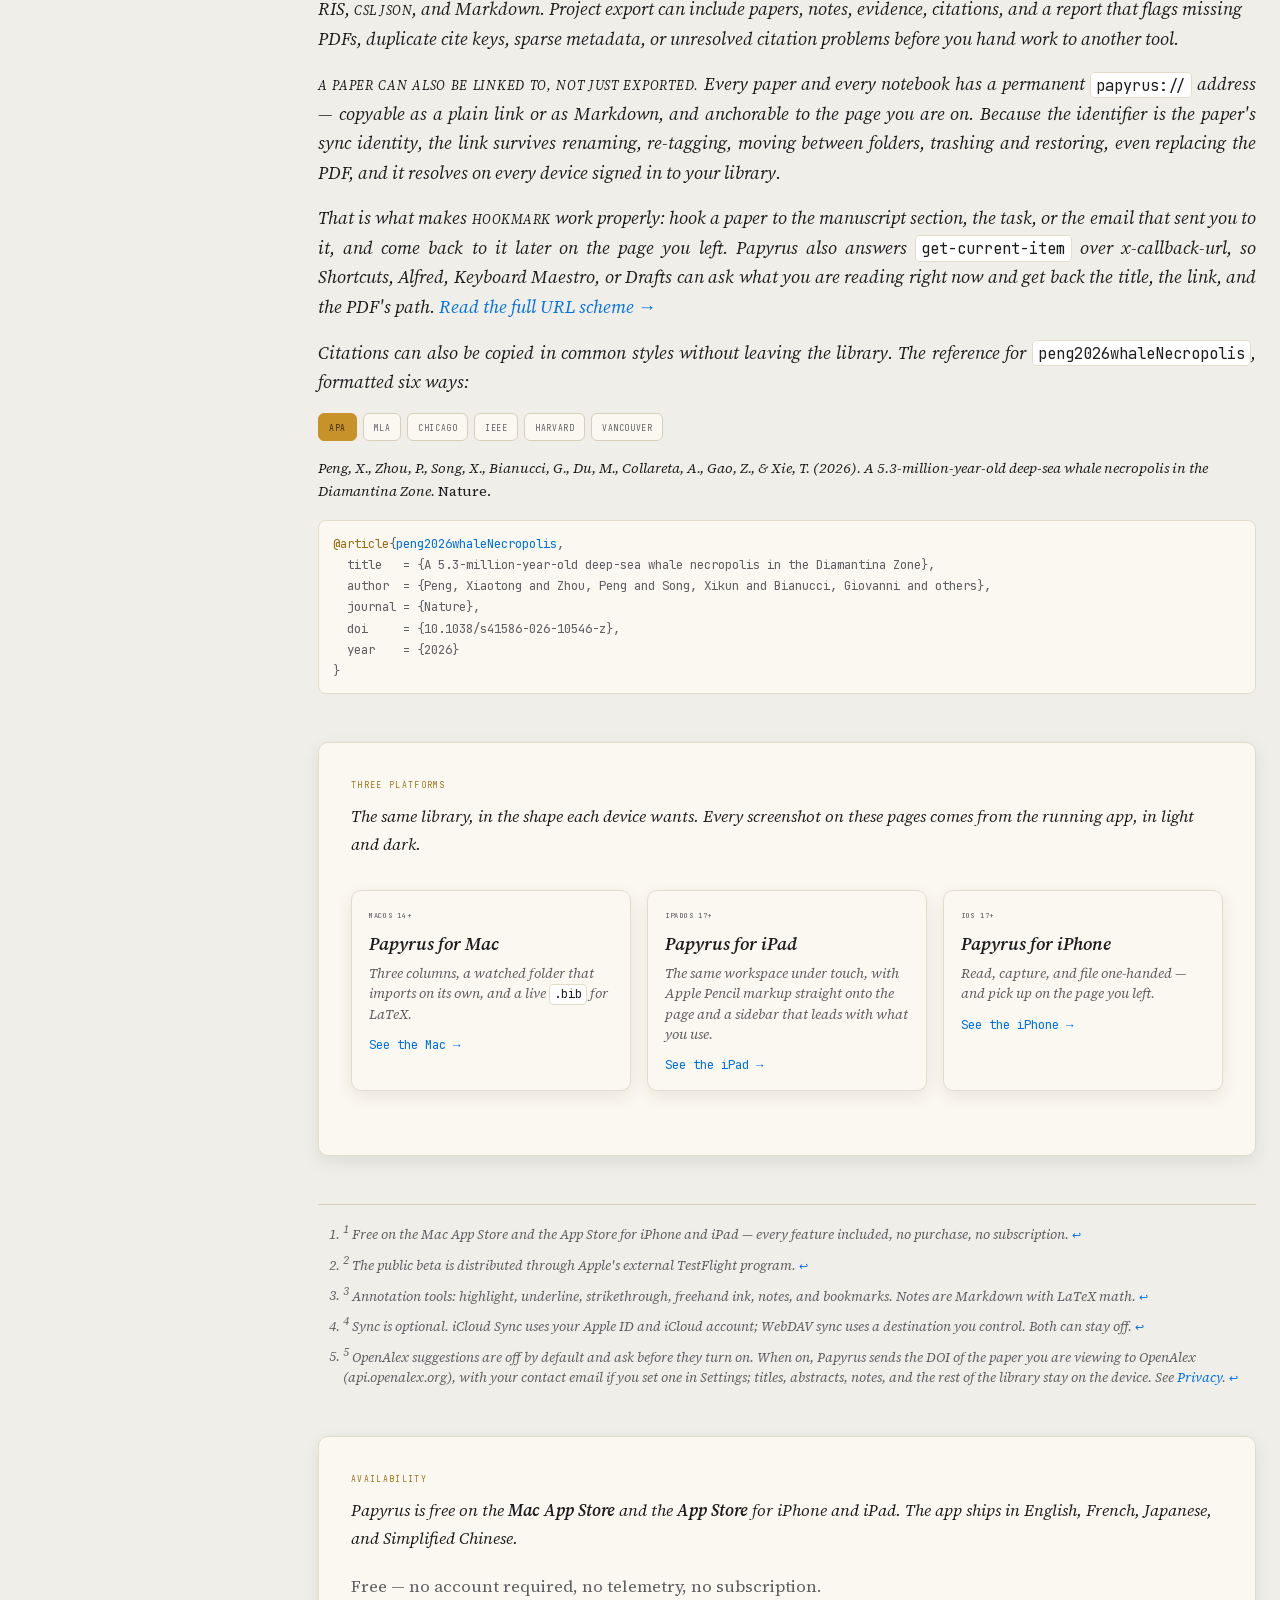
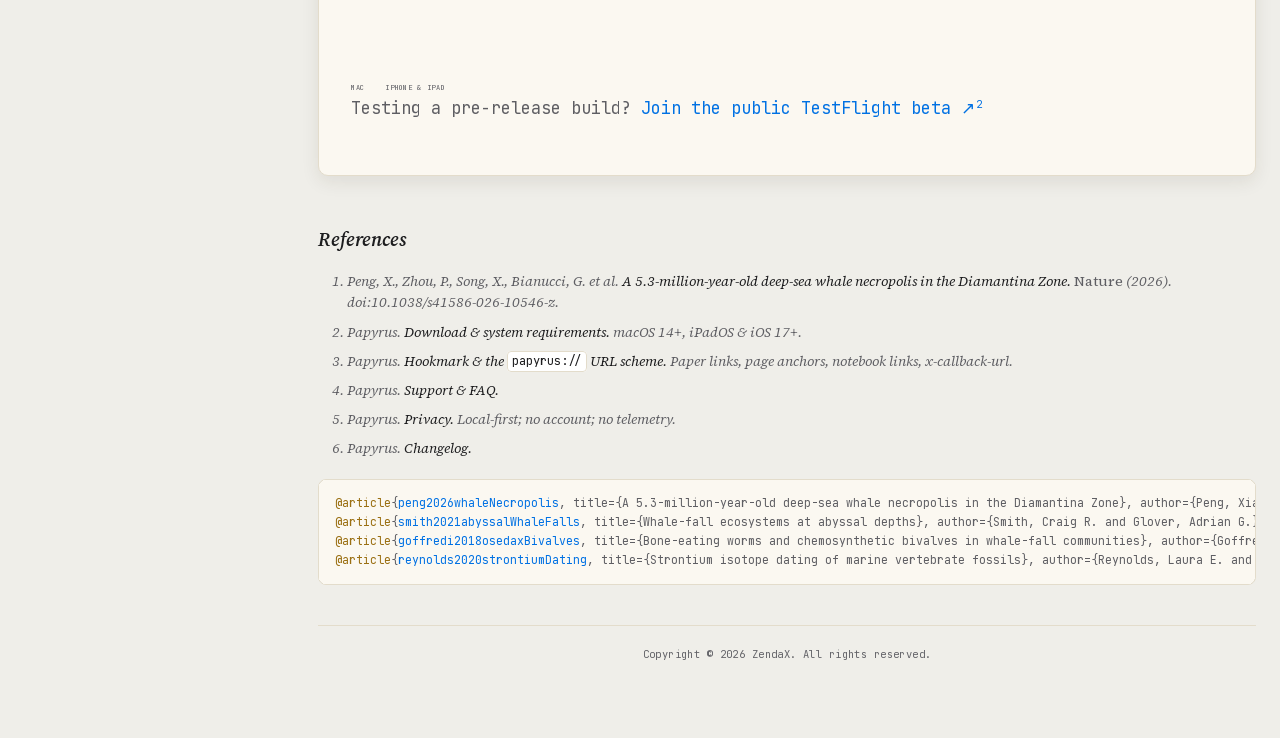
==== commit 0e408e99: "Site: whole-window Mac screenshots The Mac captures were cropped inside the image files: the traffic" ====
--- a/index.html
+++ b/index.html
@@ -112,7 +112,7 @@
             <source data-scheme="dark" media="(prefers-color-scheme: dark)" type="image/avif" srcset="assets/app-captures/mac/library-dark-900.avif 900w, assets/app-captures/mac/library-dark.avif 1800w" sizes="(max-width: 900px) calc(100vw - 48px), 1040px">
             <source data-scheme="dark" media="(prefers-color-scheme: dark)" srcset="assets/app-captures/mac/library-dark-900.jpg 900w, assets/app-captures/mac/library-dark.jpg 1800w" sizes="(max-width: 900px) calc(100vw - 48px), 1040px">
             <source type="image/avif" srcset="assets/app-captures/mac/library-light-900.avif 900w, assets/app-captures/mac/library-light.avif 1800w" sizes="(max-width: 900px) calc(100vw - 48px), 1040px">
-            <img class="screenshot" src="assets/app-captures/mac/library-light.jpg" srcset="assets/app-captures/mac/library-light-900.jpg 900w, assets/app-captures/mac/library-light.jpg 1800w" sizes="(max-width: 900px) calc(100vw - 48px), 1040px" width="1800" height="1004" fetchpriority="high" decoding="async" alt="Papyrus on Mac showing the Nature whale necropolis paper selected in the library with its abstract, Markdown notes, overview metadata, and a Reading card.">
+            <img class="screenshot" src="assets/app-captures/mac/library-light.jpg" srcset="assets/app-captures/mac/library-light-900.jpg 900w, assets/app-captures/mac/library-light.jpg 1800w" sizes="(max-width: 900px) calc(100vw - 48px), 1040px" width="1800" height="1064" fetchpriority="high" decoding="async" alt="Papyrus on Mac showing the Nature whale necropolis paper selected in the library with its abstract, Markdown notes, overview metadata, and a Reading card.">
           </picture>
         </div>
         <figcaption><b>Fig. 1.</b> The library keeps the Nature paper, PDF, metadata, tags, reading state, Markdown notes, and citation key in one record. The Reading card on the right remembers the page you stopped on.</figcaption>
@@ -142,7 +142,7 @@
             <source data-scheme="dark" media="(prefers-color-scheme: dark)" type="image/avif" srcset="assets/app-captures/mac/reader-dark-900.avif 900w, assets/app-captures/mac/reader-dark.avif 1800w" sizes="(max-width: 900px) calc(100vw - 48px), 1040px">
             <source data-scheme="dark" media="(prefers-color-scheme: dark)" srcset="assets/app-captures/mac/reader-dark-900.jpg 900w, assets/app-captures/mac/reader-dark.jpg 1800w" sizes="(max-width: 900px) calc(100vw - 48px), 1040px">
             <source type="image/avif" srcset="assets/app-captures/mac/reader-light-900.avif 900w, assets/app-captures/mac/reader-light.avif 1800w" sizes="(max-width: 900px) calc(100vw - 48px), 1040px">
-            <img class="screenshot" src="assets/app-captures/mac/reader-light.jpg" srcset="assets/app-captures/mac/reader-light-900.jpg 900w, assets/app-captures/mac/reader-light.jpg 1800w" sizes="(max-width: 900px) calc(100vw - 48px), 1040px" width="1800" height="1004" loading="lazy" decoding="async" alt="Mac PDF reader showing the first page of the Nature whale necropolis article with a highlight and the rendered reading note in the inspector.">
+            <img class="screenshot" src="assets/app-captures/mac/reader-light.jpg" srcset="assets/app-captures/mac/reader-light-900.jpg 900w, assets/app-captures/mac/reader-light.jpg 1800w" sizes="(max-width: 900px) calc(100vw - 48px), 1040px" width="1800" height="1064" loading="lazy" decoding="async" alt="Mac PDF reader showing the first page of the Nature whale necropolis article with a highlight and the rendered reading note in the inspector.">
           </picture>
         </div>
         <figcaption><b>Fig. 2.</b> The reader keeps article text, page navigation, annotations, and the paper's reading note in one focused window.</figcaption>
@@ -161,7 +161,7 @@
             <source data-scheme="dark" media="(prefers-color-scheme: dark)" type="image/avif" srcset="assets/app-captures/mac/notebook-dark-900.avif 900w, assets/app-captures/mac/notebook-dark.avif 1800w" sizes="(max-width: 900px) calc(100vw - 48px), 1040px">
             <source data-scheme="dark" media="(prefers-color-scheme: dark)" srcset="assets/app-captures/mac/notebook-dark-900.jpg 900w, assets/app-captures/mac/notebook-dark.jpg 1800w" sizes="(max-width: 900px) calc(100vw - 48px), 1040px">
             <source type="image/avif" srcset="assets/app-captures/mac/notebook-light-900.avif 900w, assets/app-captures/mac/notebook-light.avif 1800w" sizes="(max-width: 900px) calc(100vw - 48px), 1040px">
-            <img class="screenshot" src="assets/app-captures/mac/notebook-light.jpg" srcset="assets/app-captures/mac/notebook-light-900.jpg 900w, assets/app-captures/mac/notebook-light.jpg 1800w" sizes="(max-width: 900px) calc(100vw - 48px), 1040px" width="1800" height="1004" loading="lazy" decoding="async" alt="Papyrus on Mac showing the Efficient Sequence Models notebook: three notes drawn from three different papers, each carrying its source paper as a chip.">
+            <img class="screenshot" src="assets/app-captures/mac/notebook-light.jpg" srcset="assets/app-captures/mac/notebook-light-900.jpg 900w, assets/app-captures/mac/notebook-light.jpg 1800w" sizes="(max-width: 900px) calc(100vw - 48px), 1040px" width="1800" height="1064" loading="lazy" decoding="async" alt="Papyrus on Mac showing the Efficient Sequence Models notebook: three notes drawn from three different papers, each carrying its source paper as a chip.">
           </picture>
         </div>
         <figcaption><b>Fig. 3.</b> One shelf, three papers. Every note wears its source paper as a chip with author and year, so a notebook drawing on a dozen papers stays legible at a glance.</figcaption>
@@ -179,7 +179,7 @@
             <source data-scheme="dark" media="(prefers-color-scheme: dark)" type="image/avif" srcset="assets/app-captures/mac/project-dark-900.avif 900w, assets/app-captures/mac/project-dark.avif 1800w" sizes="(max-width: 900px) calc(100vw - 48px), 1040px">
             <source data-scheme="dark" media="(prefers-color-scheme: dark)" srcset="assets/app-captures/mac/project-dark-900.jpg 900w, assets/app-captures/mac/project-dark.jpg 1800w" sizes="(max-width: 900px) calc(100vw - 48px), 1040px">
             <source type="image/avif" srcset="assets/app-captures/mac/project-light-900.avif 900w, assets/app-captures/mac/project-light.avif 1800w" sizes="(max-width: 900px) calc(100vw - 48px), 1040px">
-            <img class="screenshot" src="assets/app-captures/mac/project-light.jpg" srcset="assets/app-captures/mac/project-light-900.jpg 900w, assets/app-captures/mac/project-light.jpg 1800w" sizes="(max-width: 900px) calc(100vw - 48px), 1040px" width="1800" height="1004" loading="lazy" decoding="async" alt="The Whale-Fall Evidence Review project on Mac, with its Papers, Evidence, and Draft tabs and a paper's project role, reading progress, and captured evidence.">
+            <img class="screenshot" src="assets/app-captures/mac/project-light.jpg" srcset="assets/app-captures/mac/project-light-900.jpg 900w, assets/app-captures/mac/project-light.jpg 1800w" sizes="(max-width: 900px) calc(100vw - 48px), 1040px" width="1800" height="1064" loading="lazy" decoding="async" alt="The Whale-Fall Evidence Review project on Mac, with its Papers, Evidence, and Draft tabs and a paper's project role, reading progress, and captured evidence.">
           </picture>
         </div>
         <figcaption><b>Fig. 4.</b> A project workspace: Papers, Evidence, and Draft each carry their own accent, and a paper's role, reading progress, and captured evidence sit together.</figcaption>
--- a/assets/styles.css
+++ b/assets/styles.css
@@ -613,3 +613,11 @@
   .store-row { align-items: flex-start; }
 }
 @media (prefers-reduced-motion: reduce) { .ledger-margin__item { transition: none; } }
+
+/* Command blocks with a Copy button (site.js adds the wrapper and button). */
+.copyblock { position: relative; }
+.copyblock > pre.spec { padding-right: 52px; }
+.copyblock__btn { position: absolute; top: calc(var(--pp-s4) + 7px); right: 8px; inline-size: 32px; block-size: 32px; display: grid; place-items: center; padding: 0; color: var(--pp-ink-3); background: transparent; border: 0.5px solid transparent; border-radius: 6px; cursor: pointer; }
+.copyblock__btn:hover, .copyblock__btn:focus-visible { color: var(--pp-ink); background: var(--pp-card-raised, var(--pp-card)); border-color: var(--pp-hairline-2); }
+.copyblock__btn.is-done { color: var(--pp-gold); }
+.visually-hidden { position: absolute; width: 1px; height: 1px; margin: -1px; padding: 0; overflow: hidden; clip: rect(0 0 0 0); white-space: nowrap; border: 0; }
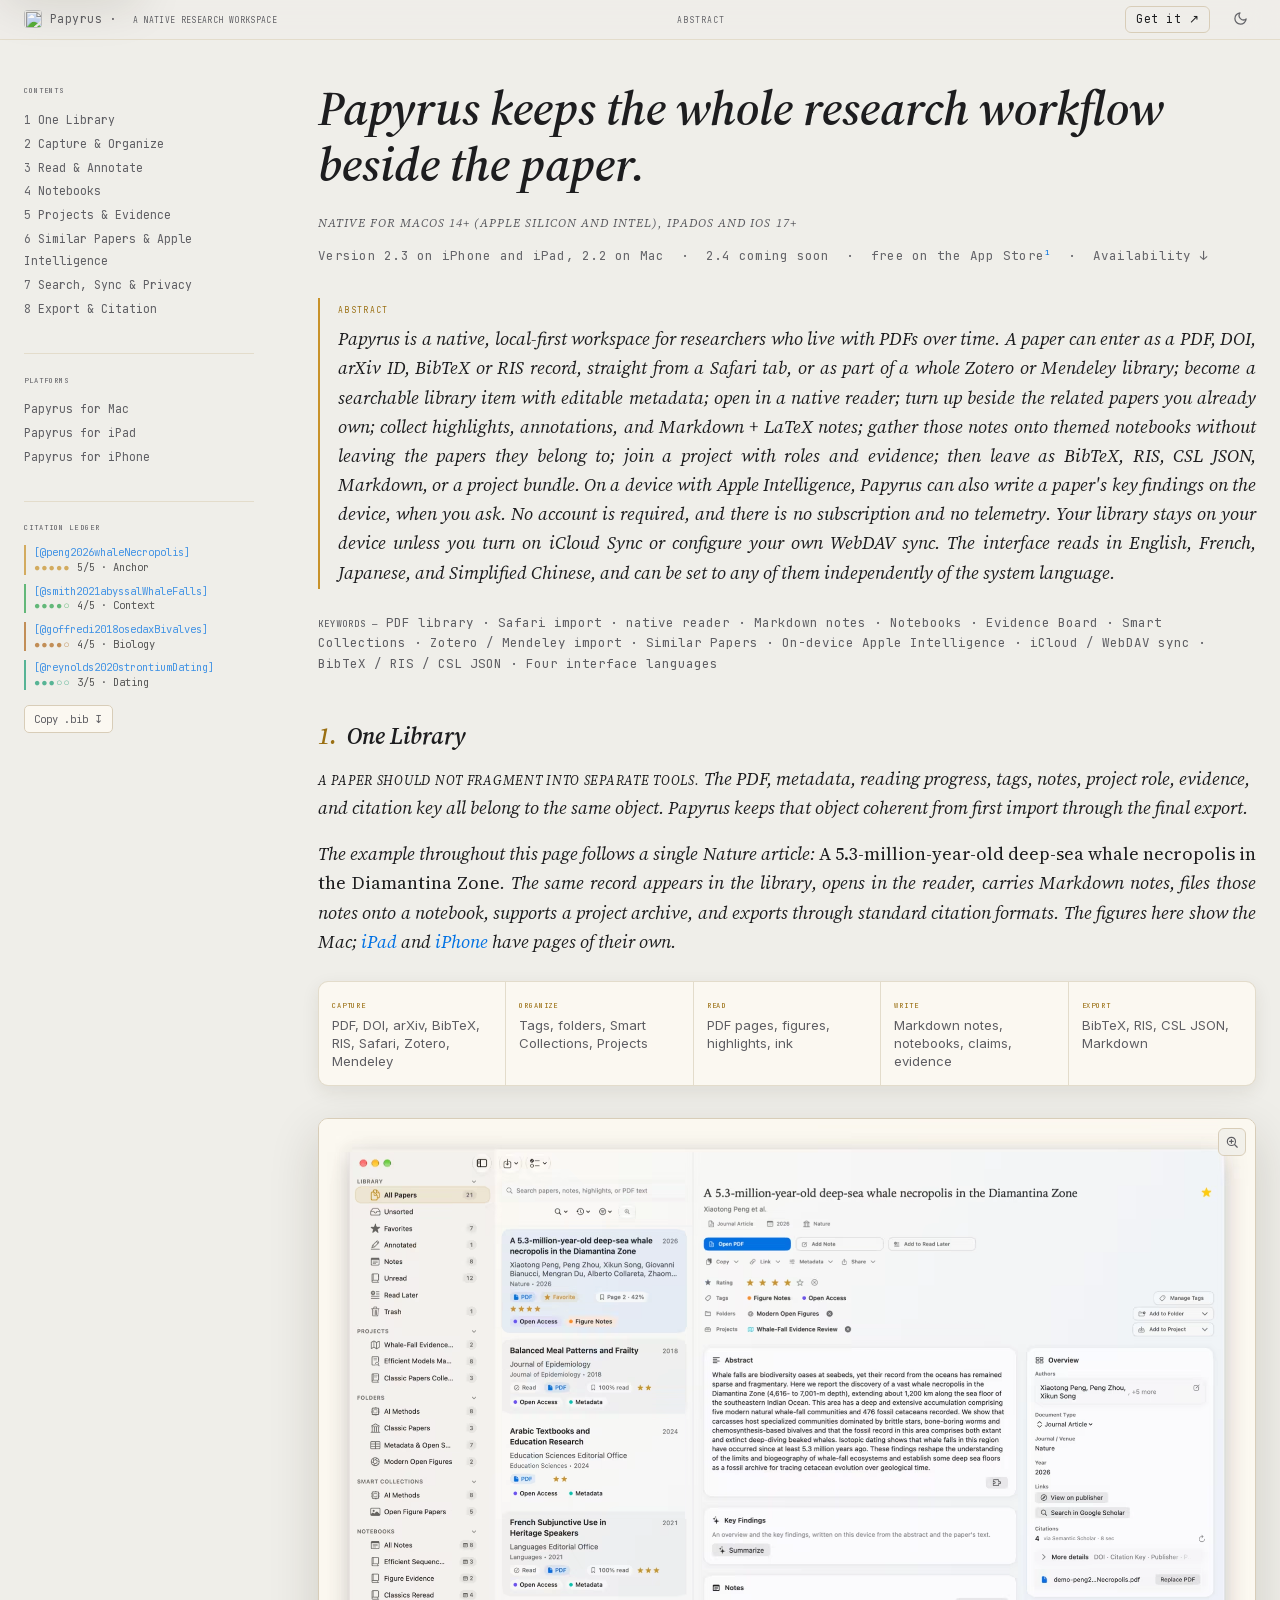
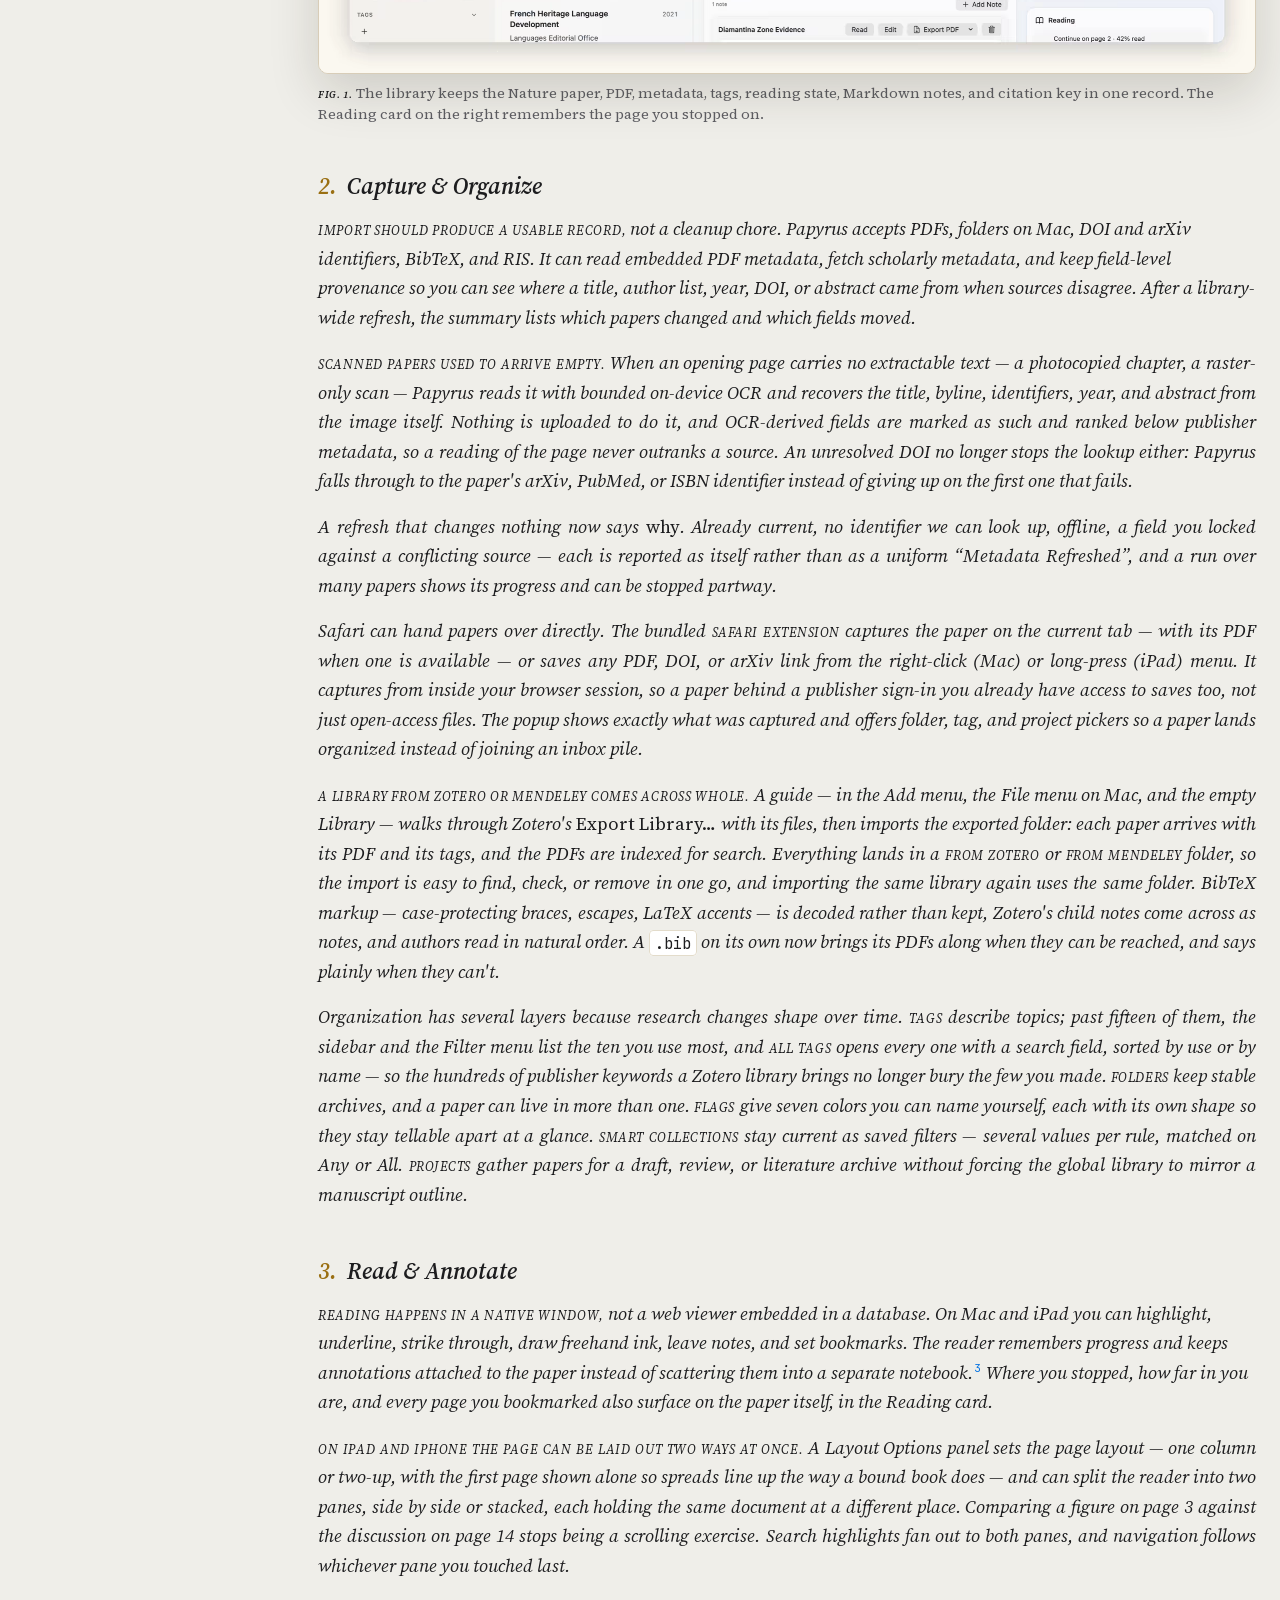
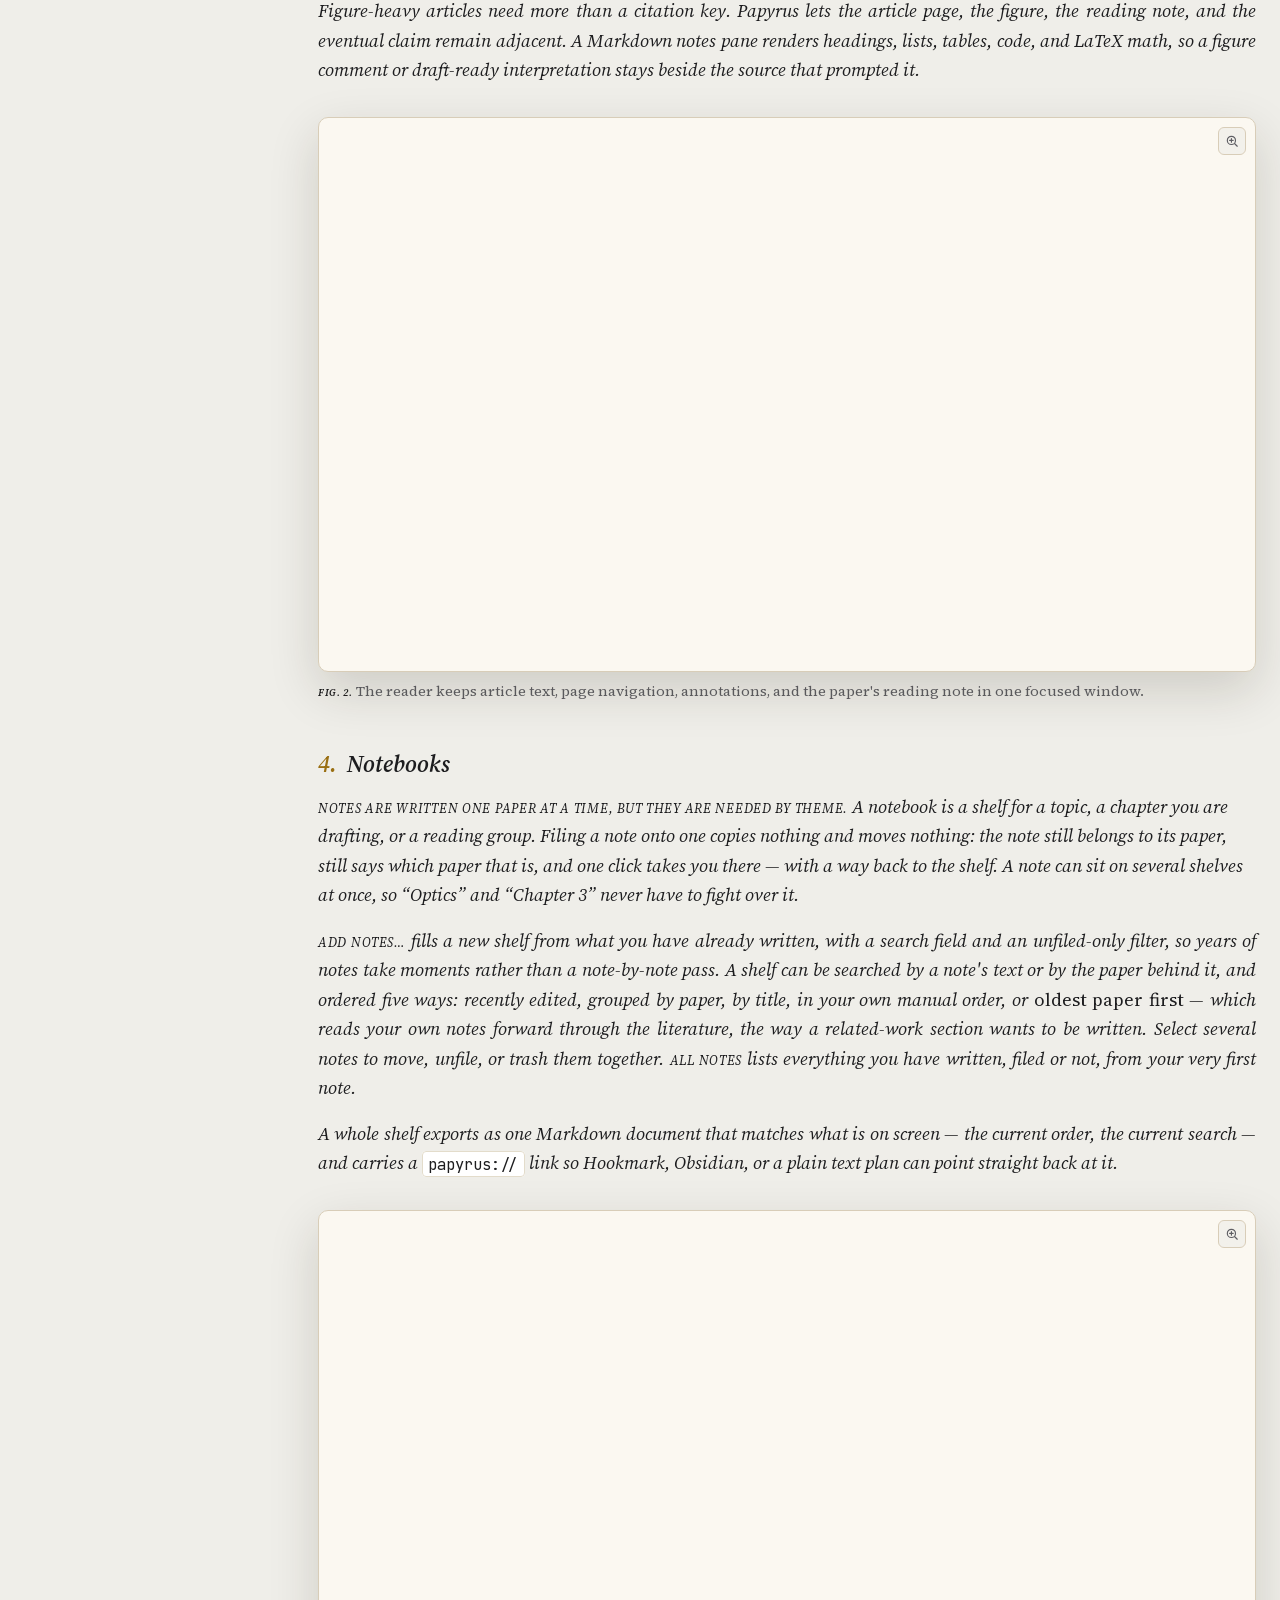
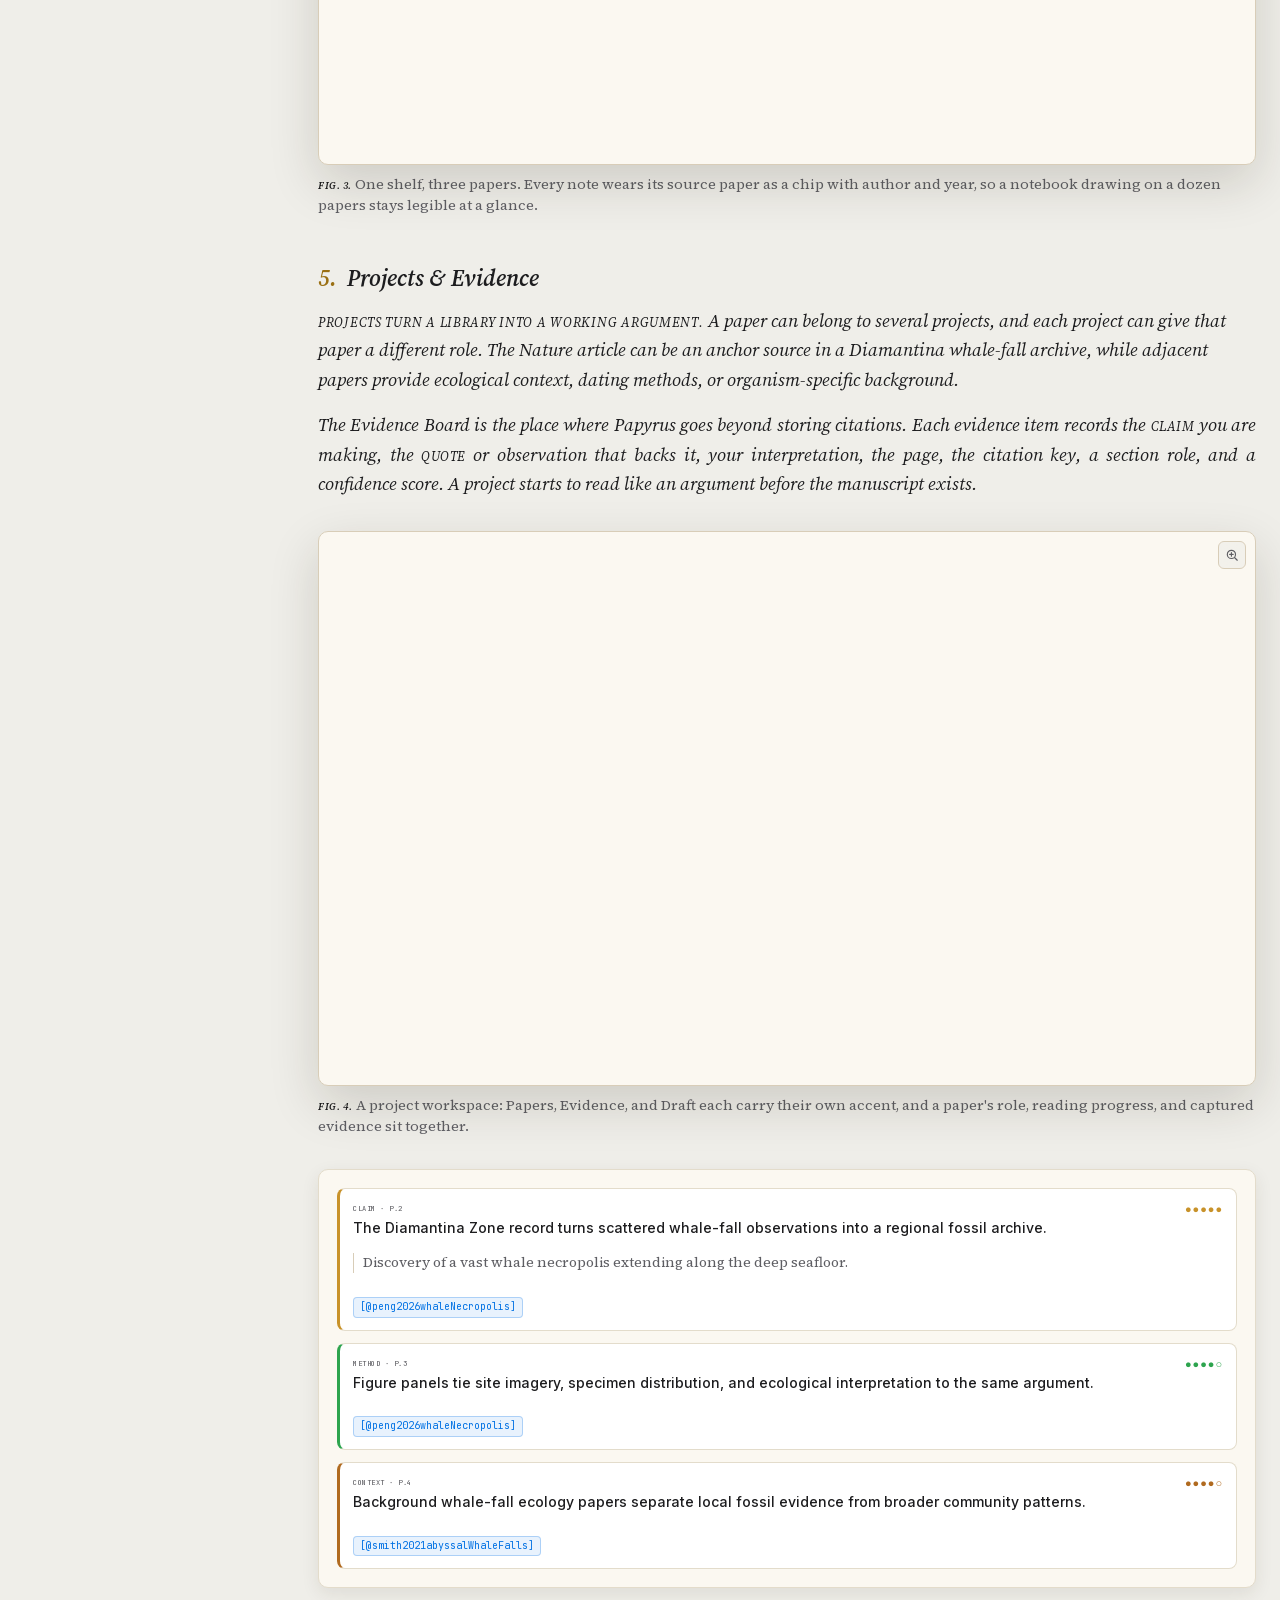
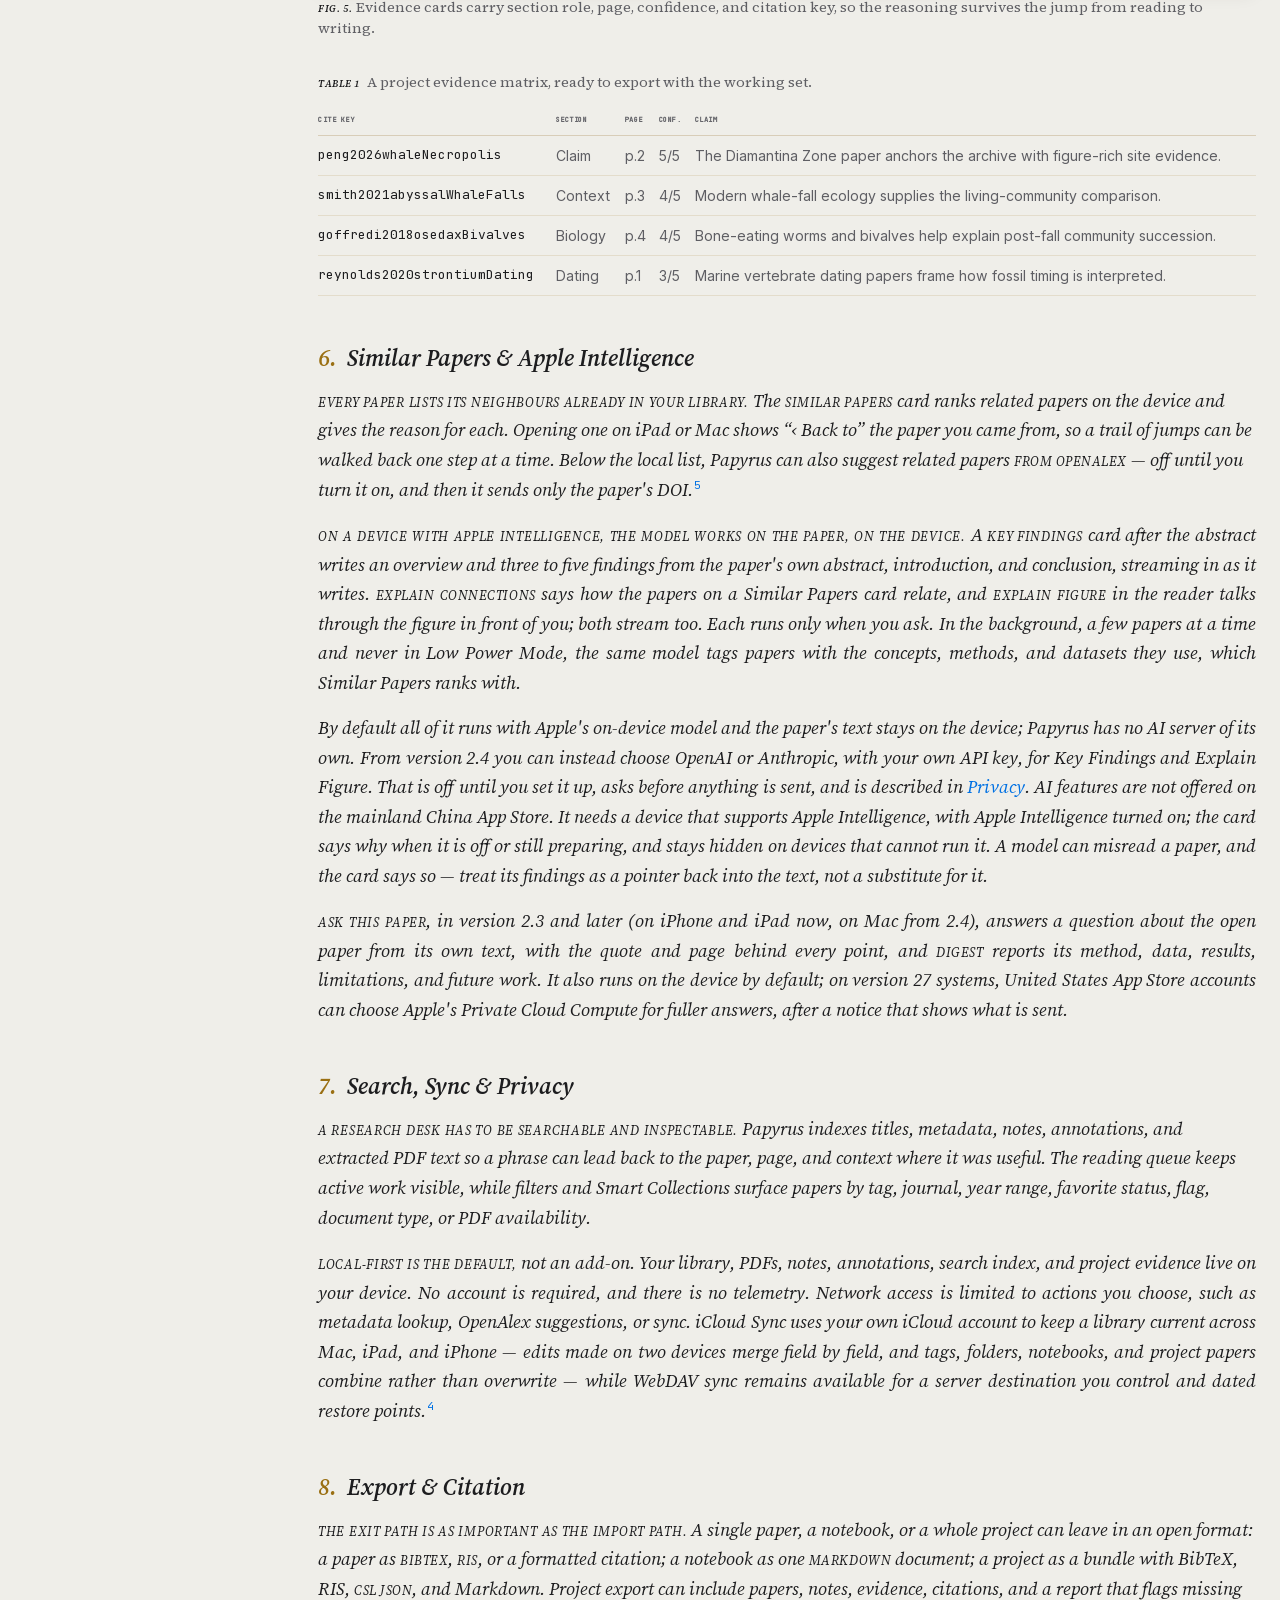
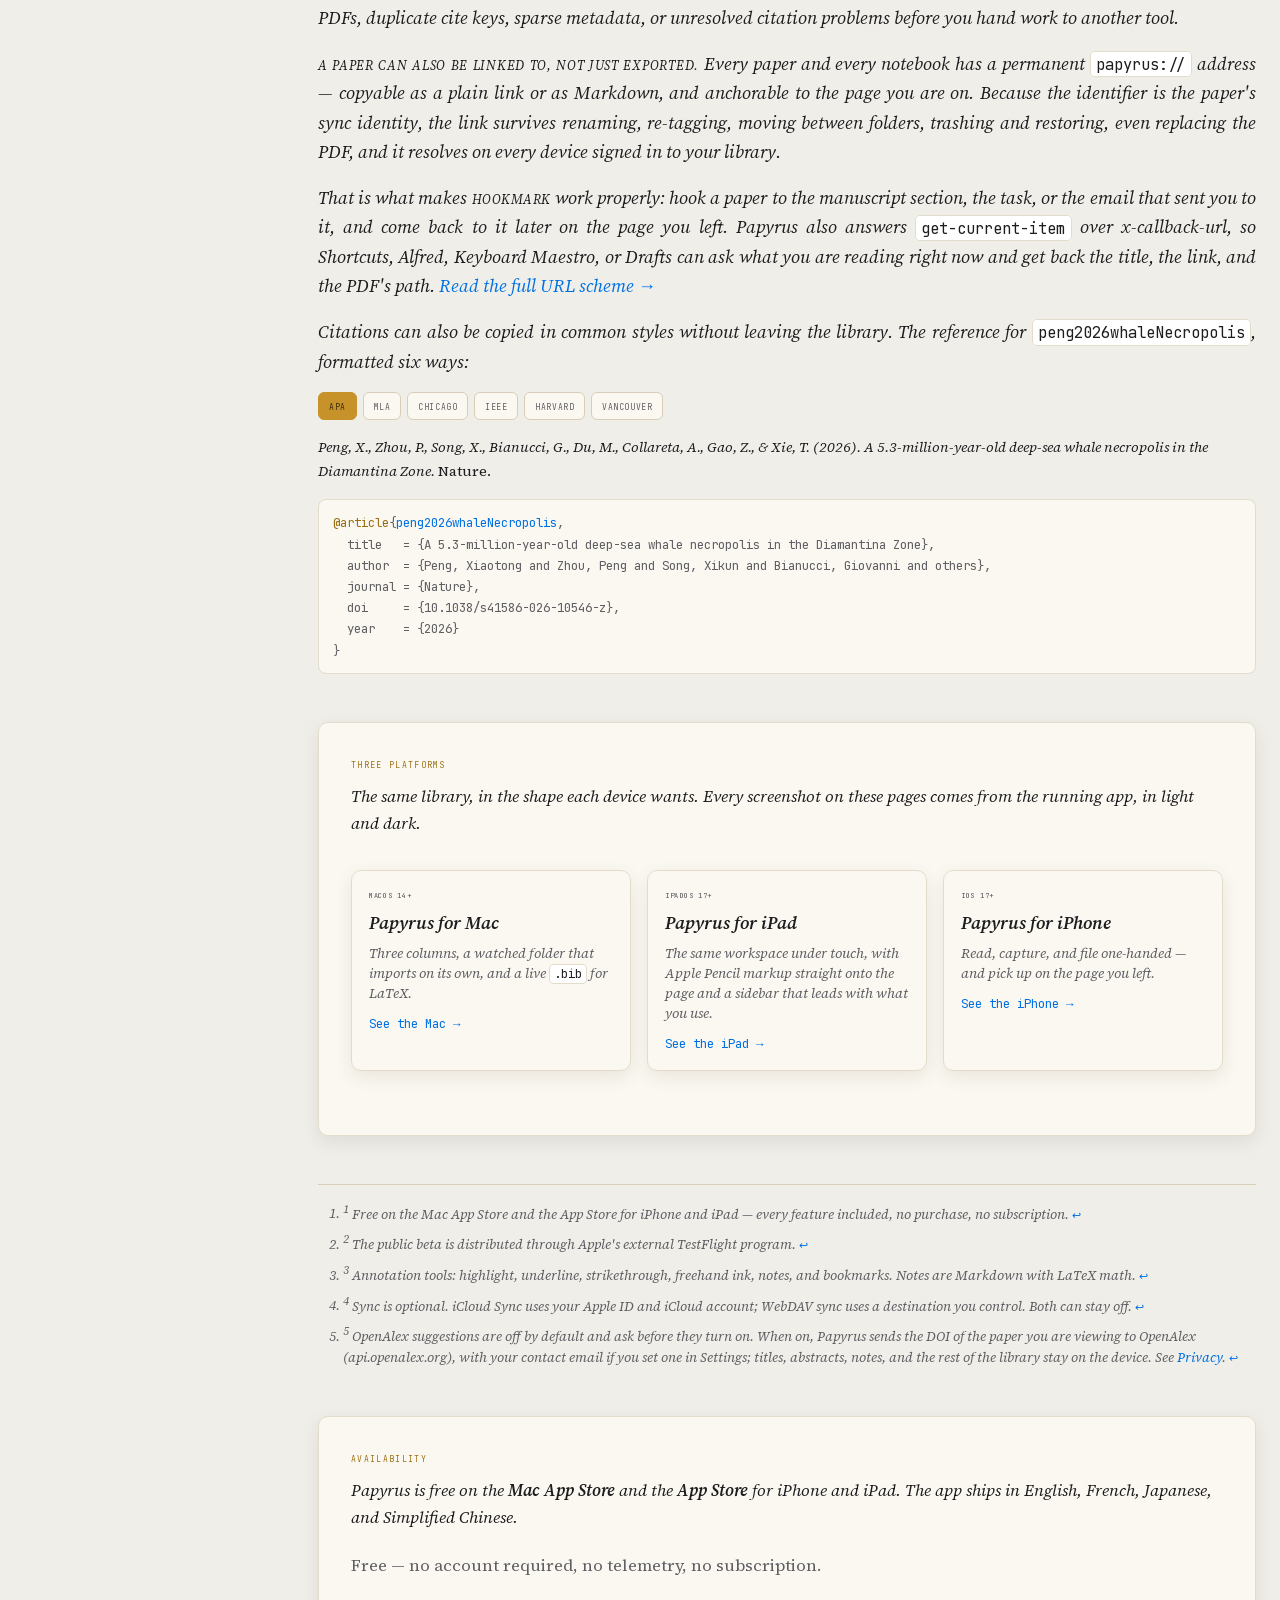
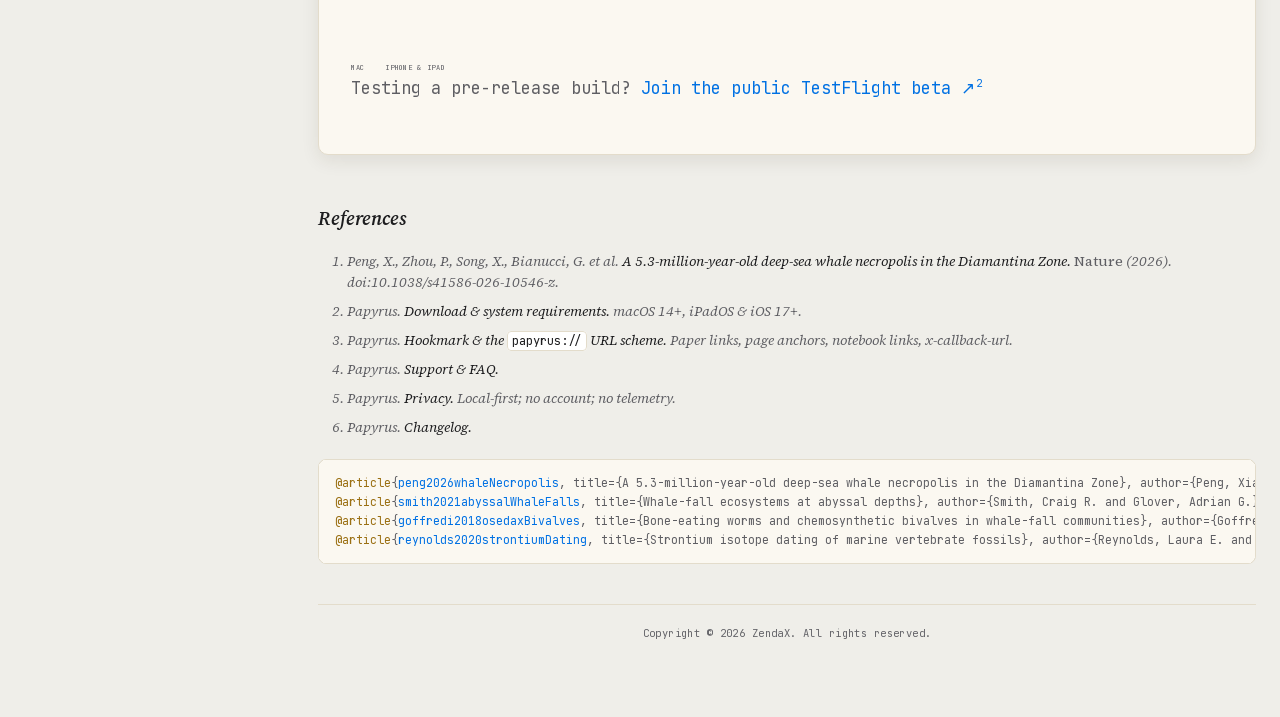
==== commit bc58a0b7: "2.4 is coming soon, not in review; widgets in the 2.4 list and the privacy policy" ====
--- a/index.html
+++ b/index.html
@@ -84,7 +84,7 @@
     <div class="titleblock">
       <h1 id="content" tabindex="-1" class="paper-title">Papyrus keeps the whole research workflow beside the paper.</h1>
       <div class="byline">Native for macOS 14+ (Apple Silicon and Intel), iPadOS and iOS 17+</div>
-      <div class="dateline">Version 2.3 on iPhone and iPad, 2.2 on Mac &nbsp;·&nbsp; 2.4 in App Store review &nbsp;·&nbsp; free on the App Store<sup class="fnref"><a href="#fn1" id="fnref1">1</a></sup> &nbsp;·&nbsp; <a href="#availability">Availability ↓</a></div>
+      <div class="dateline">Version 2.3 on iPhone and iPad, 2.2 on Mac &nbsp;·&nbsp; 2.4 coming soon &nbsp;·&nbsp; free on the App Store<sup class="fnref"><a href="#fn1" id="fnref1">1</a></sup> &nbsp;·&nbsp; <a href="#availability">Availability ↓</a></div>
     </div>
 
     <section class="abstract">
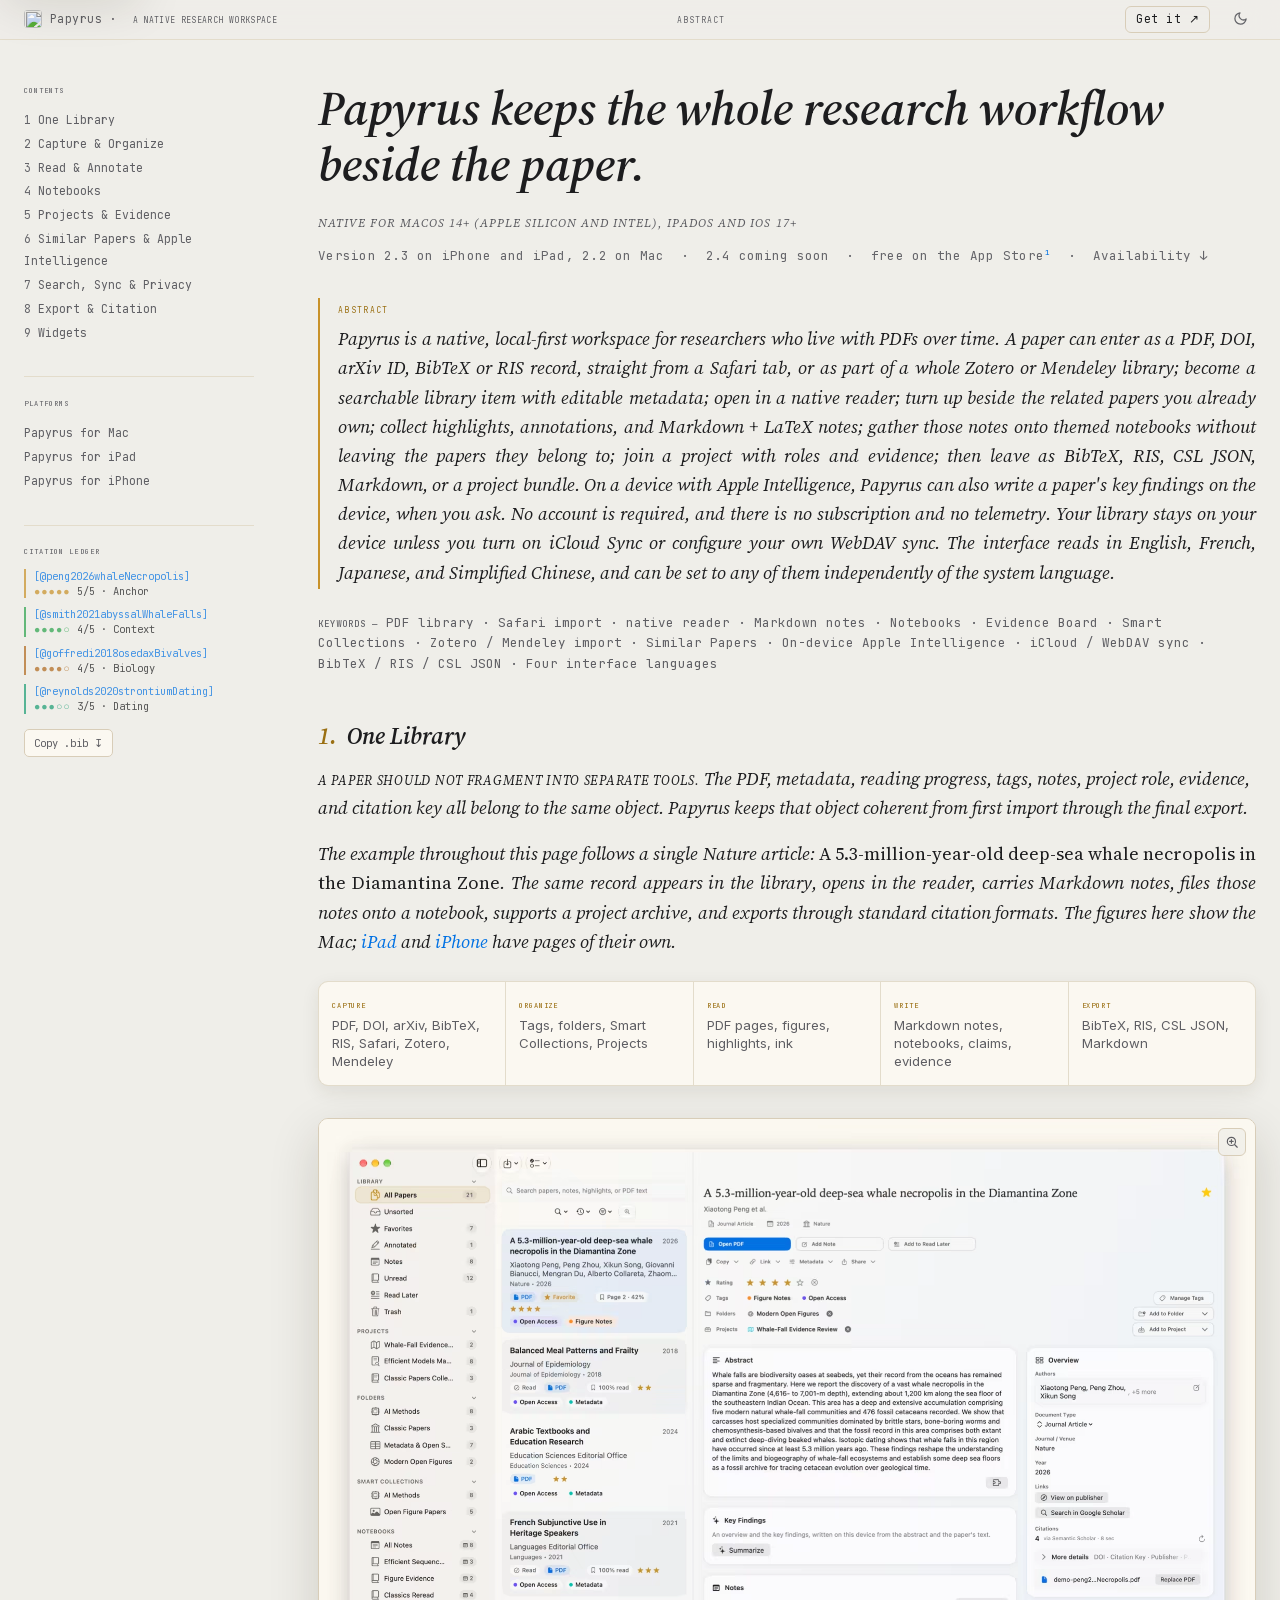
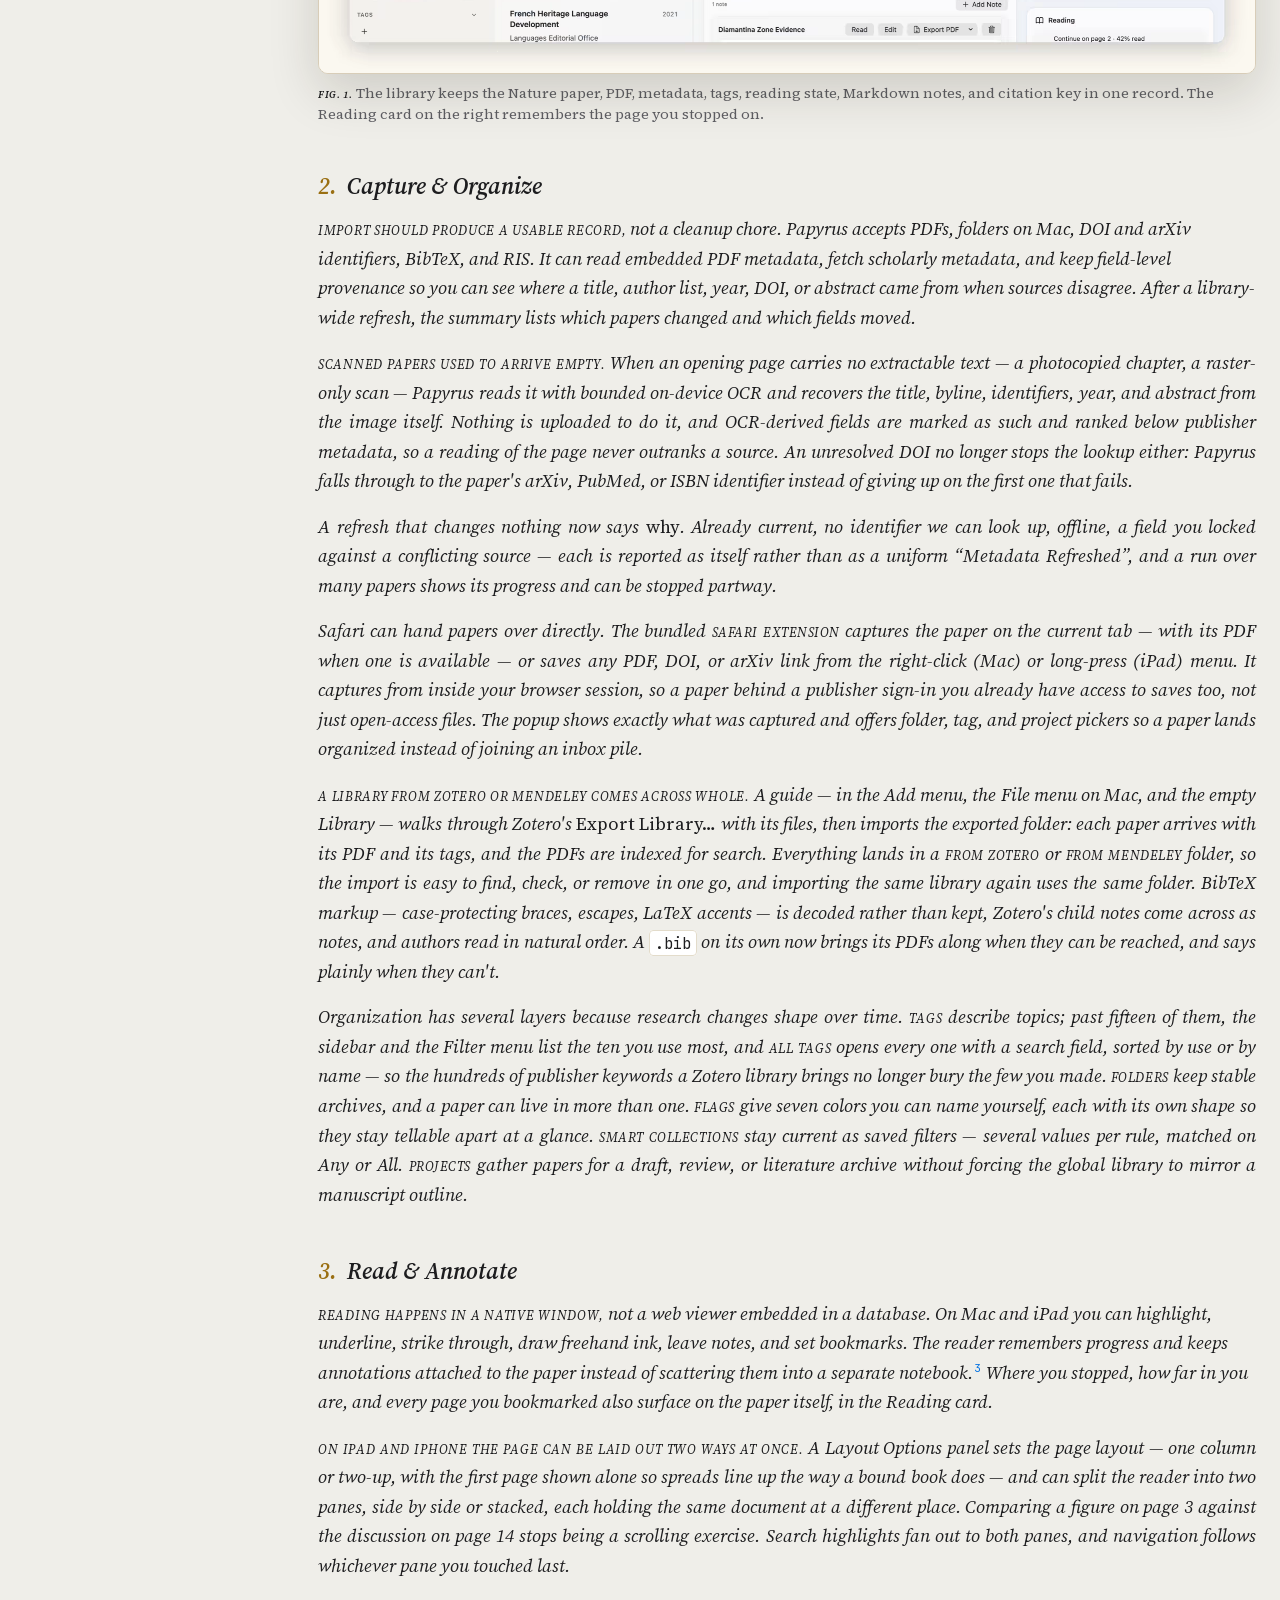
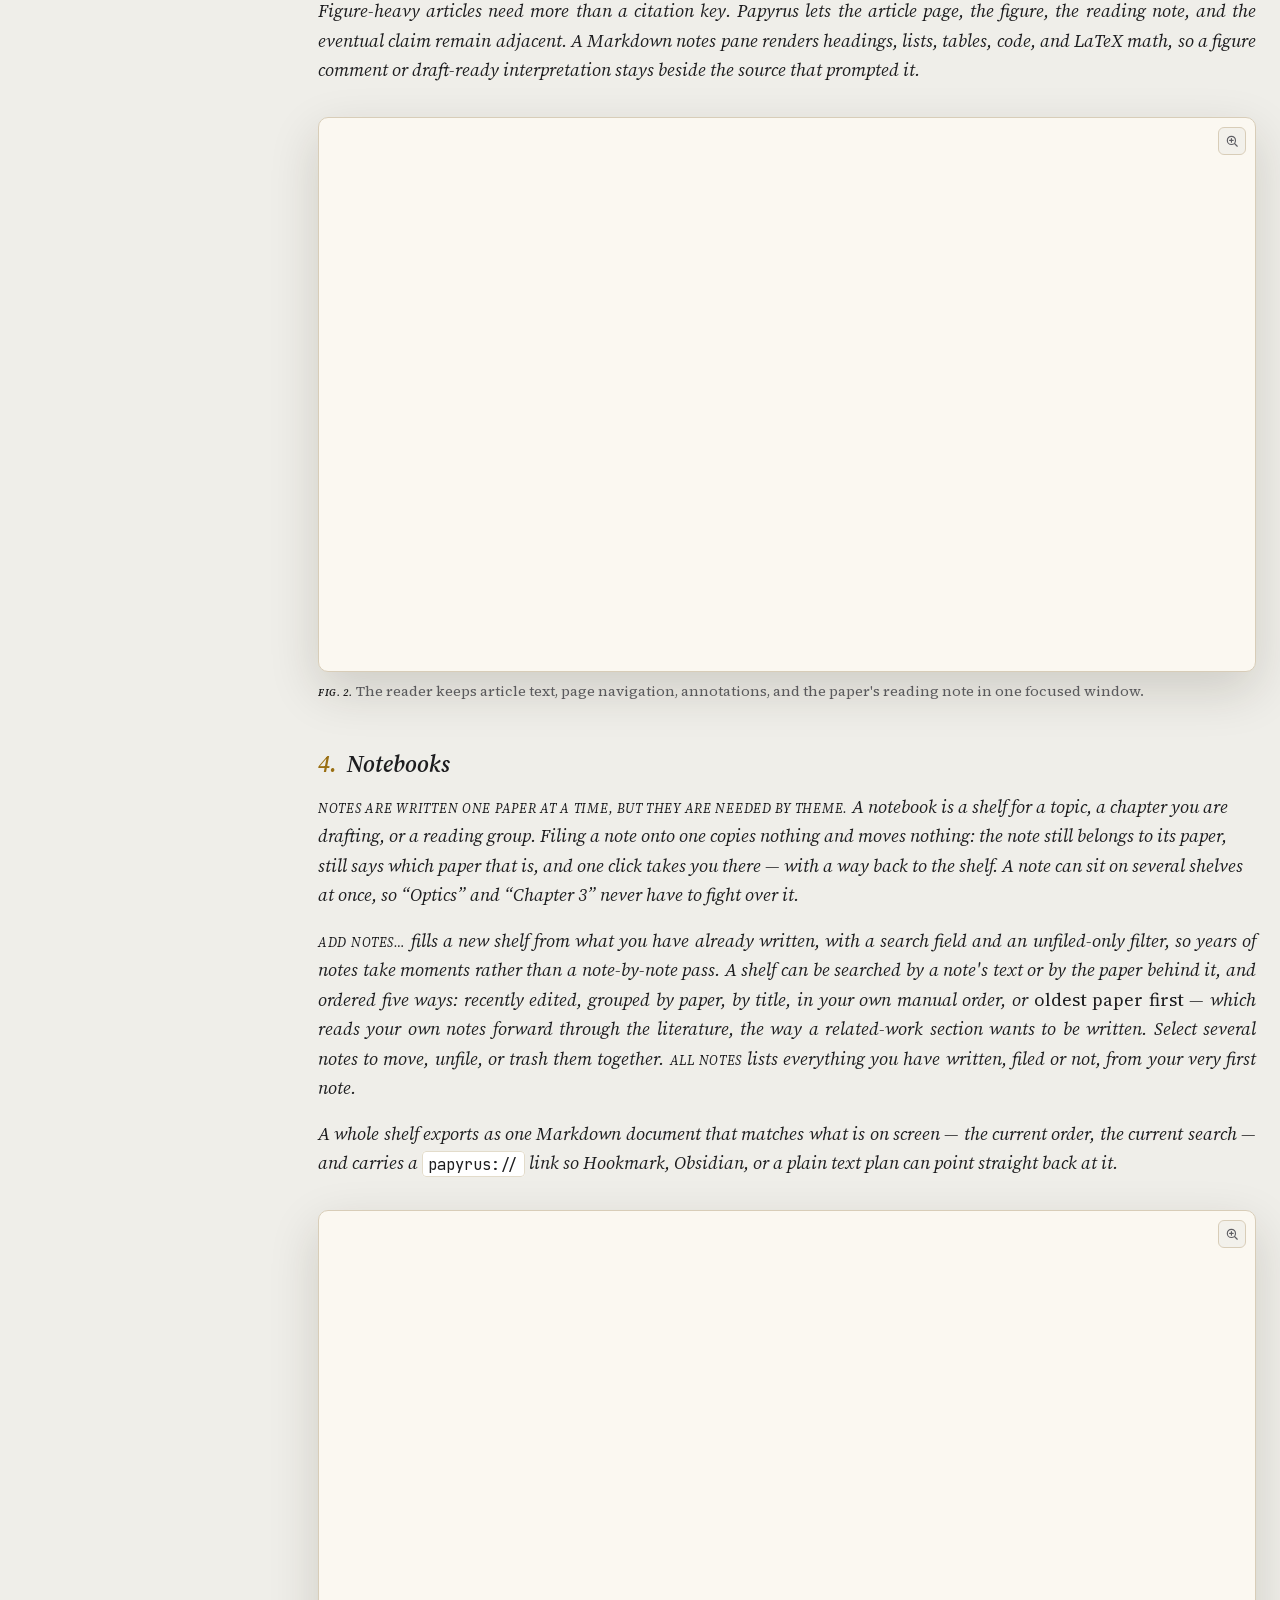
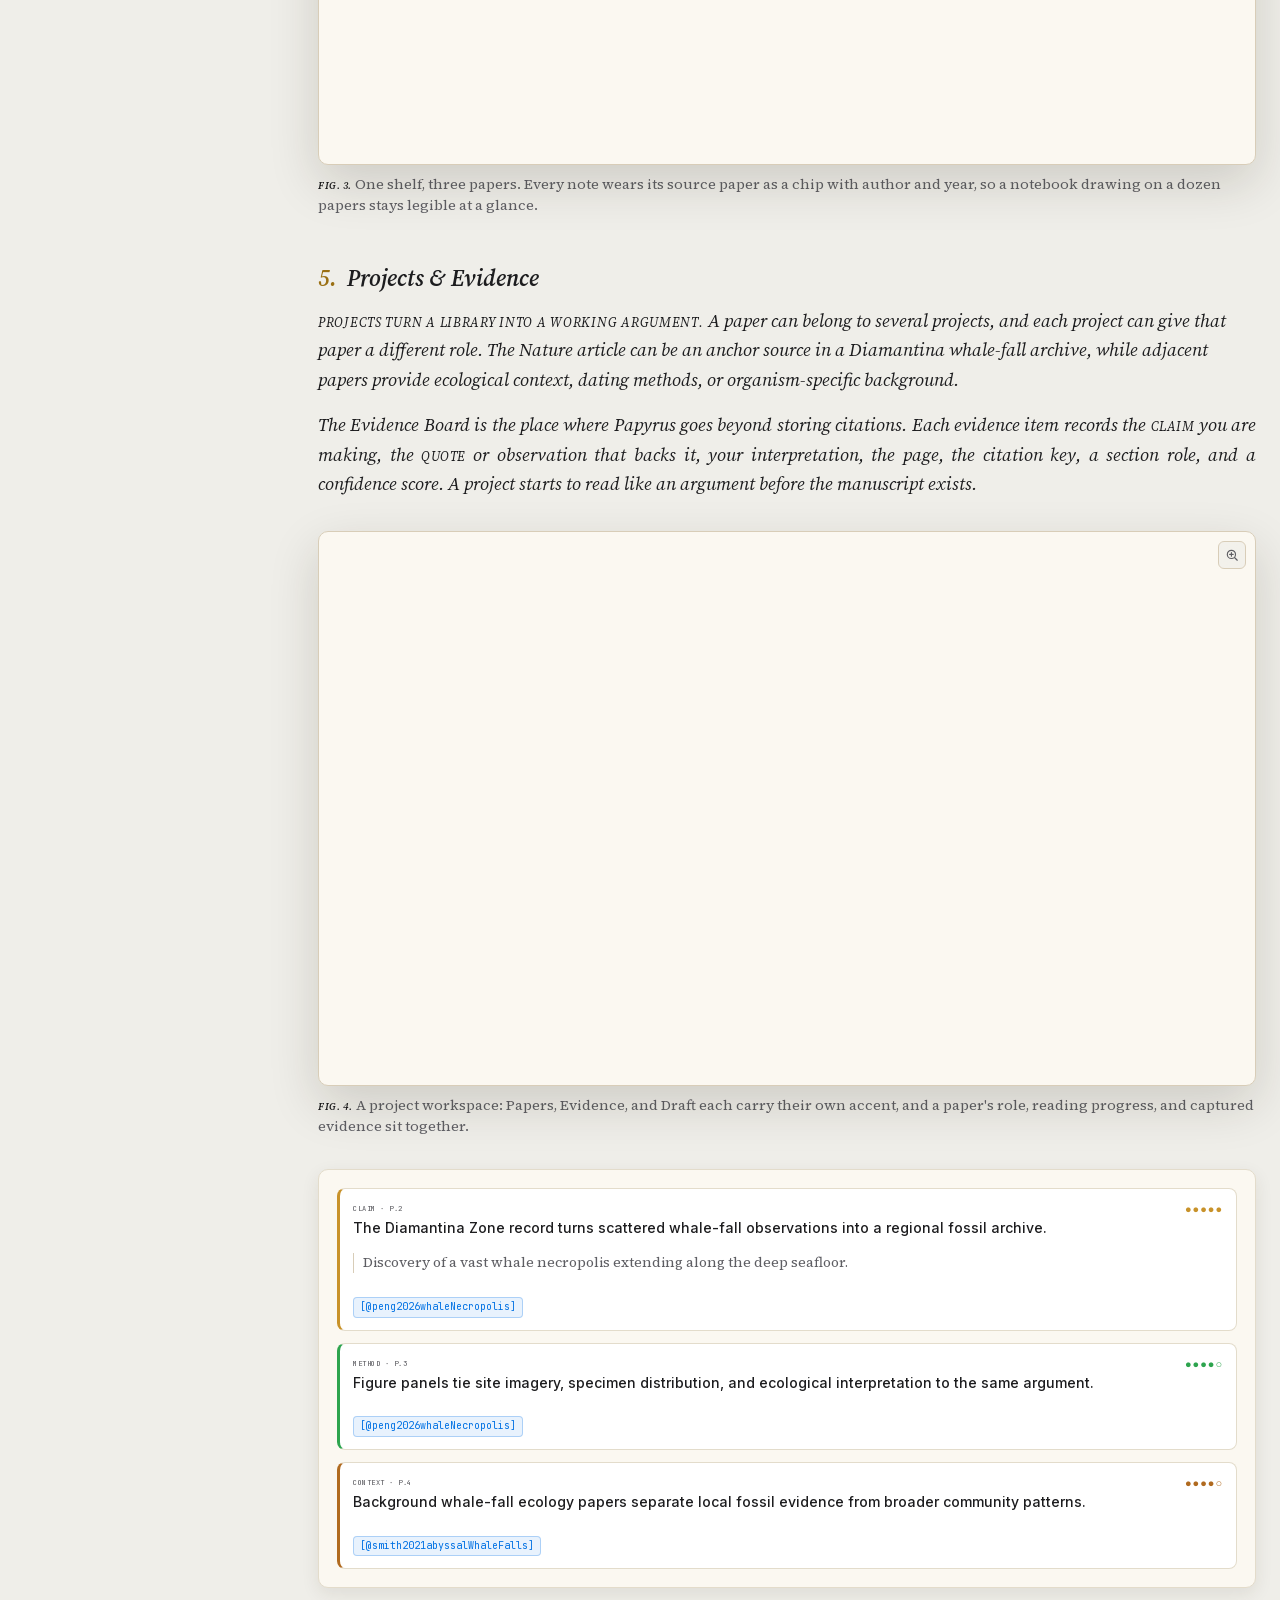
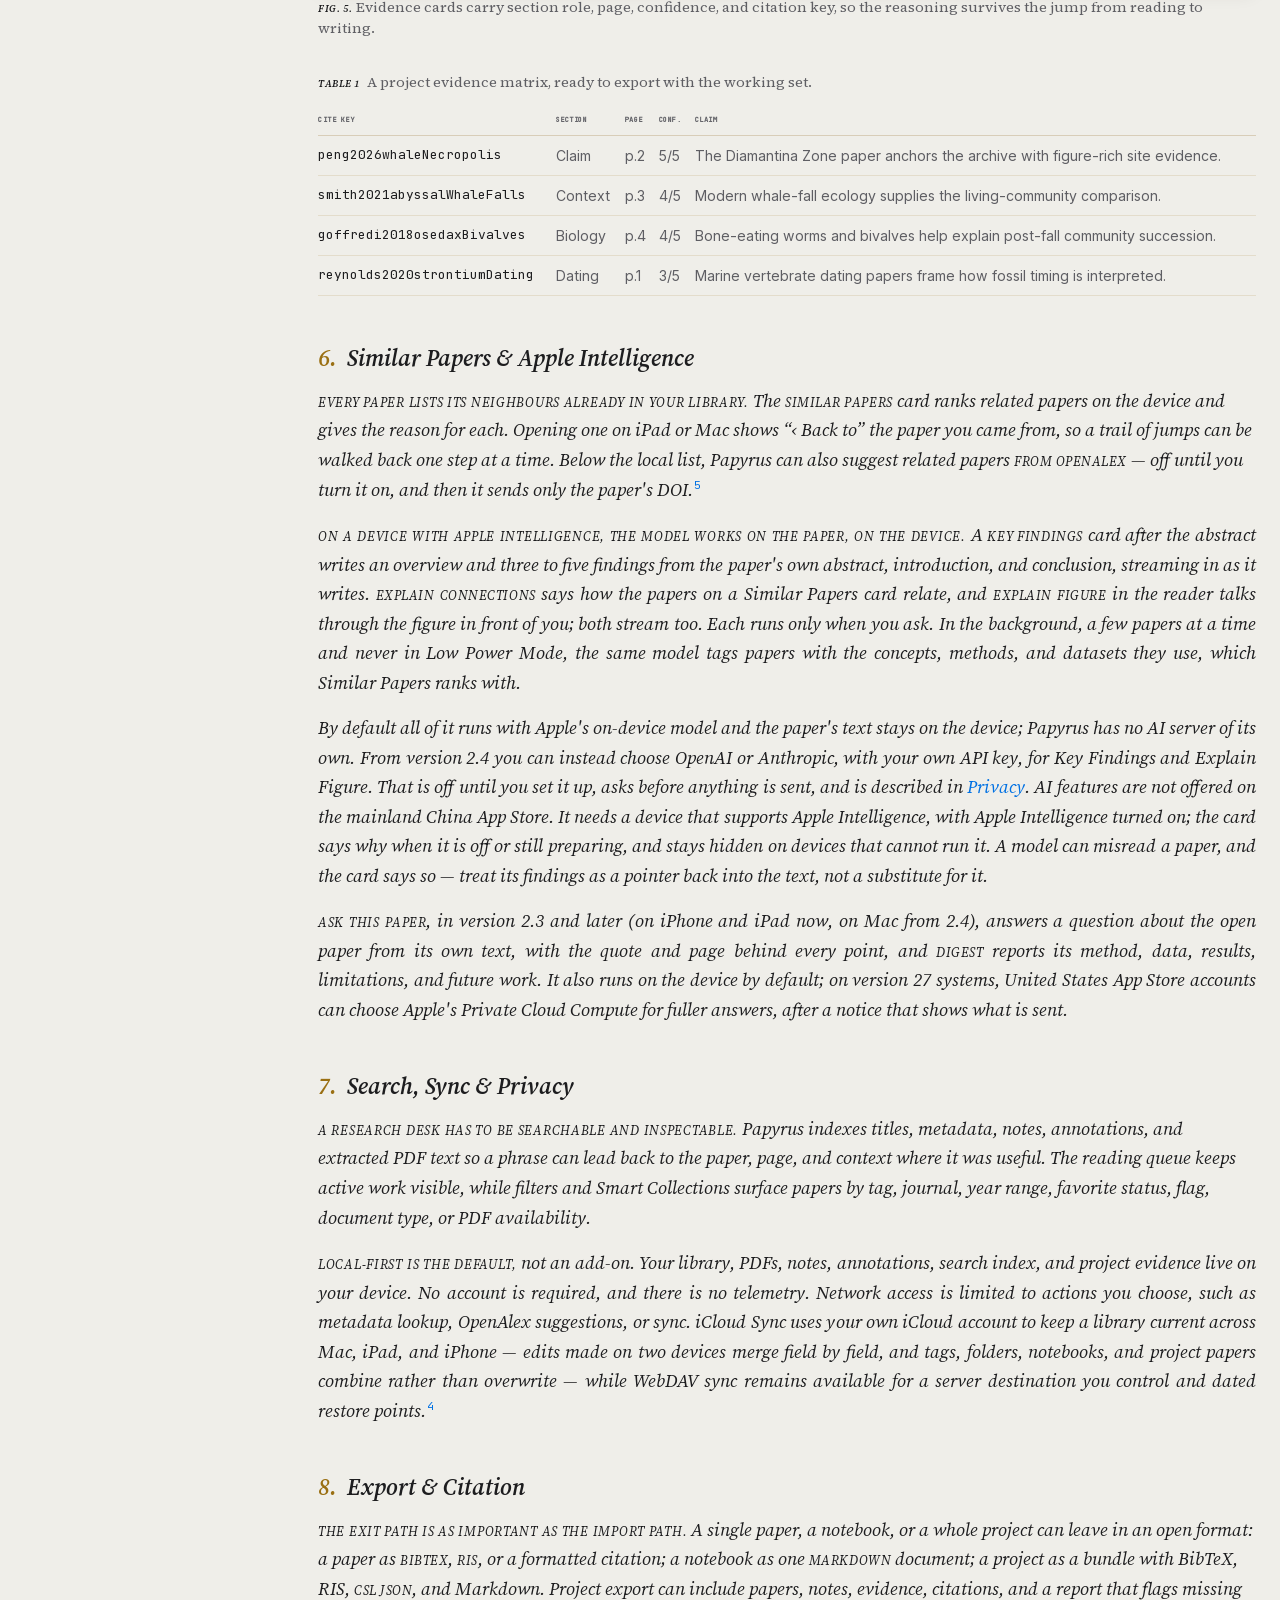
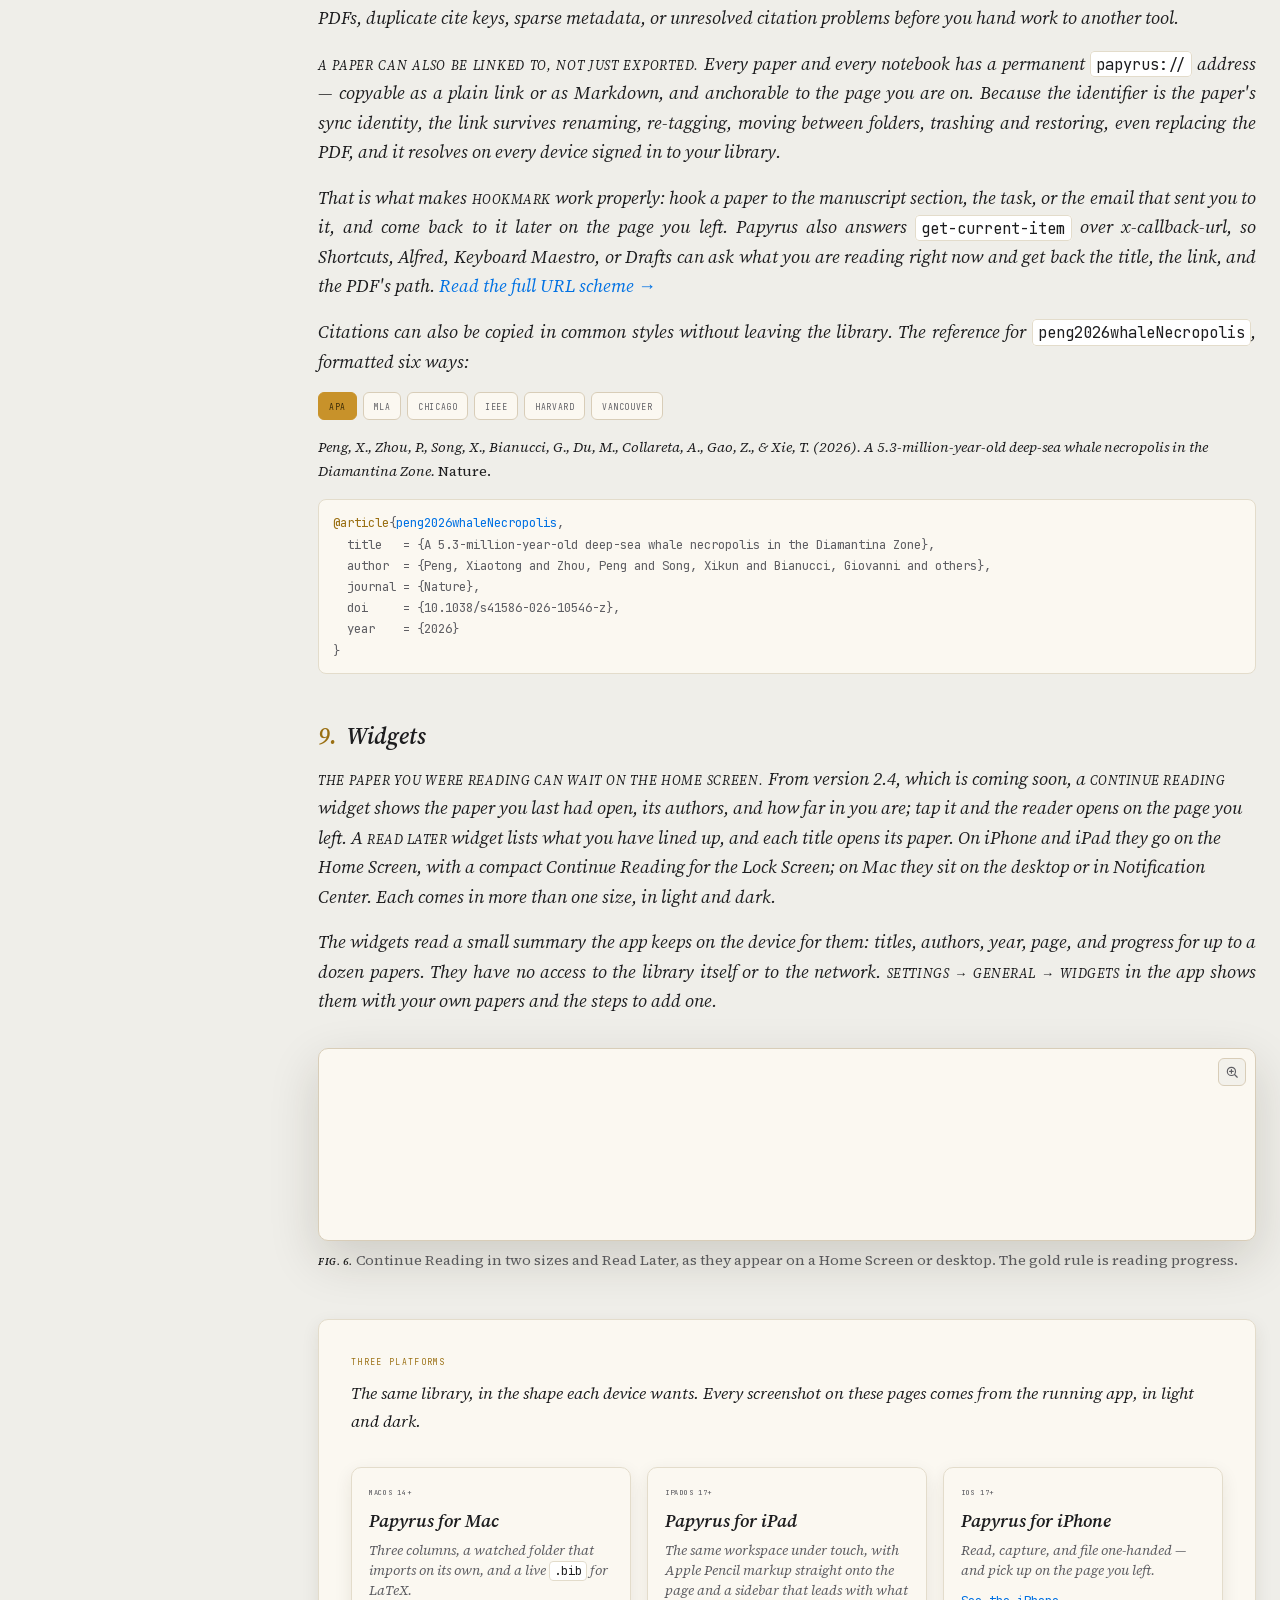
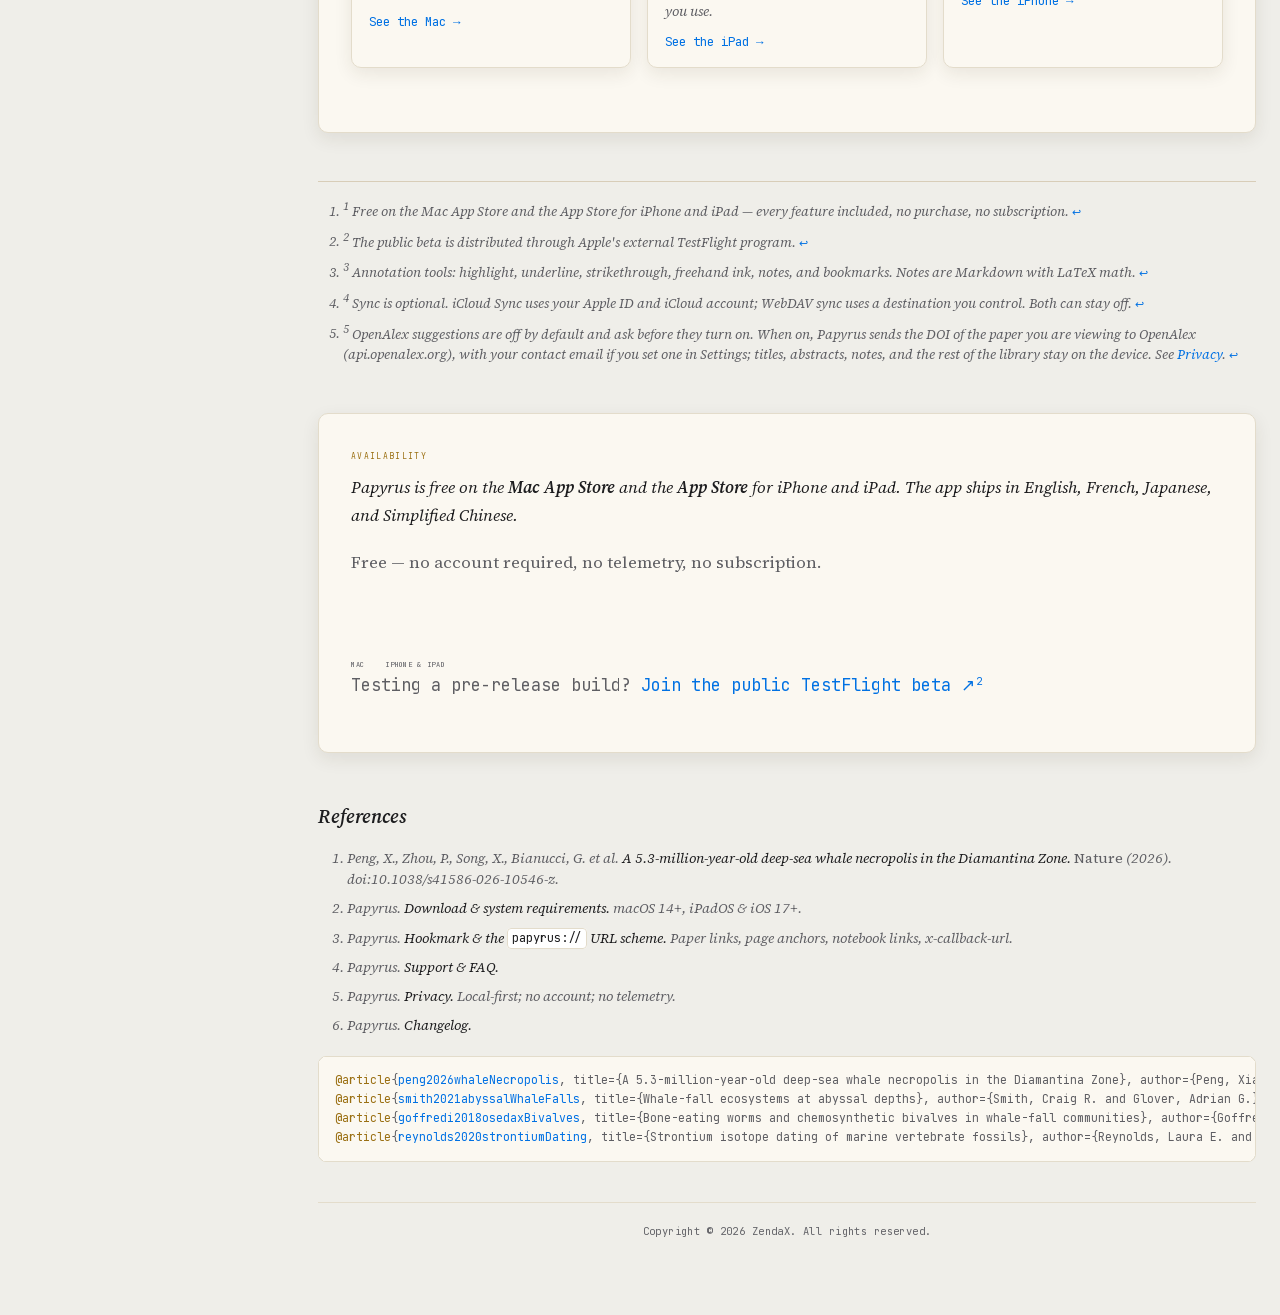
==== commit dbeae94f: "Widgets: a section on the home page with a figure, and on the Mac, iPad and iPhone pages" ====
--- a/index.html
+++ b/index.html
@@ -60,6 +60,7 @@
       <a href="#s-connect"><span class="n">6</span>Similar Papers &amp; Apple Intelligence</a>
       <a href="#s-method"><span class="n">7</span>Search, Sync &amp; Privacy</a>
       <a href="#s-export"><span class="n">8</span>Export &amp; Citation</a>
+      <a href="#s-widgets"><span class="n">9</span>Widgets</a>
     </nav>
     <nav class="doc-toc doc-toc--secondary" aria-label="Platform pages">
       <div class="toc__head">Platforms</div>
@@ -272,6 +273,22 @@
     </section>
 
     <!-- Platform pages -->
+    <!-- §9 -->
+    <section class="sec" id="s-widgets">
+      <h2 class="sec__h">Widgets</h2>
+      <p><span class="lead-in">The paper you were reading can wait on the Home Screen.</span> From version 2.4, which is coming soon, a <span class="term">Continue Reading</span> widget shows the paper you last had open, its authors, and how far in you are; tap it and the reader opens on the page you left. A <span class="term">Read Later</span> widget lists what you have lined up, and each title opens its paper. On iPhone and iPad they go on the Home Screen, with a compact Continue Reading for the Lock Screen; on Mac they sit on the desktop or in Notification Center. Each comes in more than one size, in light and dark.</p>
+      <p>The widgets read a small summary the app keeps on the device for them: titles, authors, year, page, and progress for up to a dozen papers. They have no access to the library itself or to the network. <span class="term">Settings → General → Widgets</span> in the app shows them with your own papers and the steps to add one.</p>
+      <figure class="plate">
+        <div class="shot">
+          <picture>
+            <source data-scheme="dark" media="(prefers-color-scheme: dark)" srcset="assets/app-captures/widgets/widgets-dark.jpg">
+            <img class="screenshot" src="assets/app-captures/widgets/widgets-light.jpg" width="2012" height="412" loading="lazy" decoding="async" alt="Three Papyrus widgets: a small Continue Reading widget with a paper's title, authors, a progress bar and Page 6 of 14; a medium Continue Reading widget that also lists two other papers in progress; and a medium Read Later widget listing three papers.">
+          </picture>
+        </div>
+        <figcaption><b>Fig. 6.</b> Continue Reading in two sizes and Read Later, as they appear on a Home Screen or desktop. The gold rule is reading progress.</figcaption>
+      </figure>
+    </section>
+
     <section class="colophon" id="platforms">
       <div class="colophon__label">Three platforms</div>
       <p>The same library, in the shape each device wants. Every screenshot on these pages comes from the running app, in light and dark.</p>
